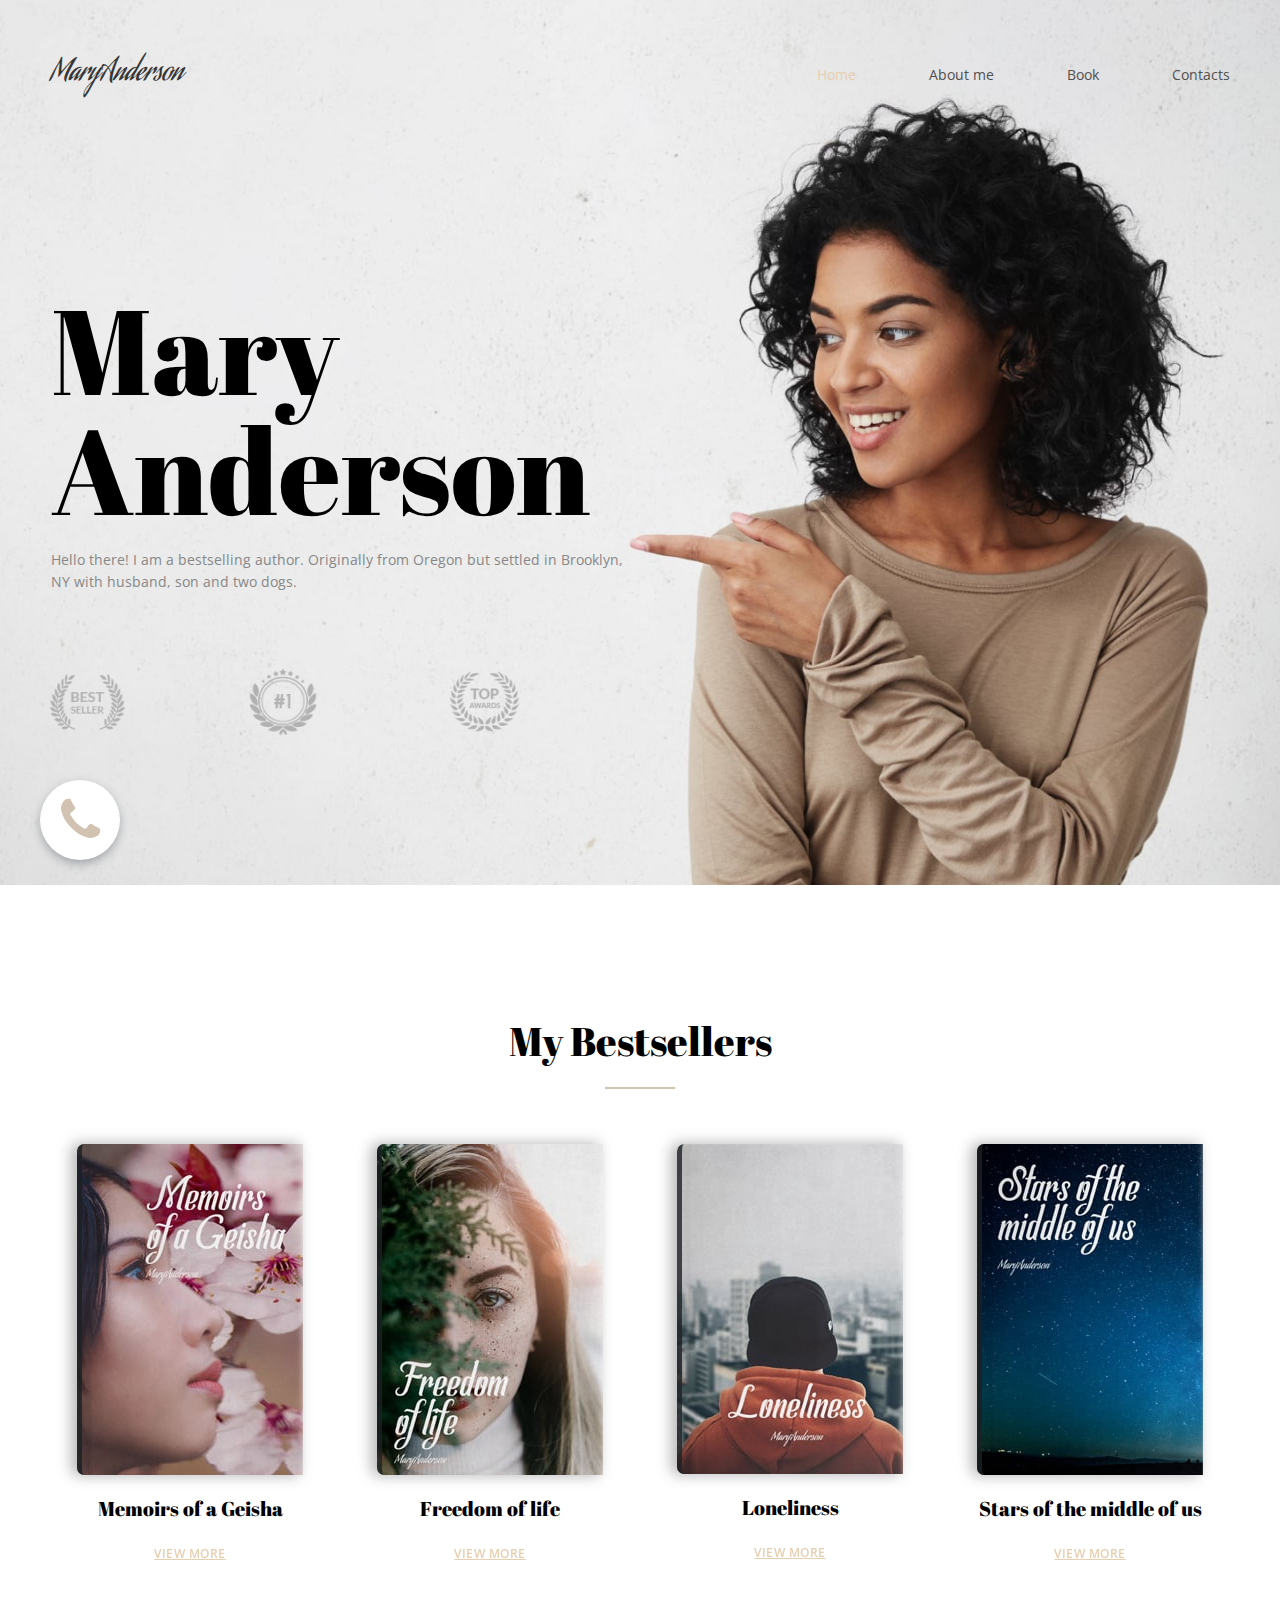
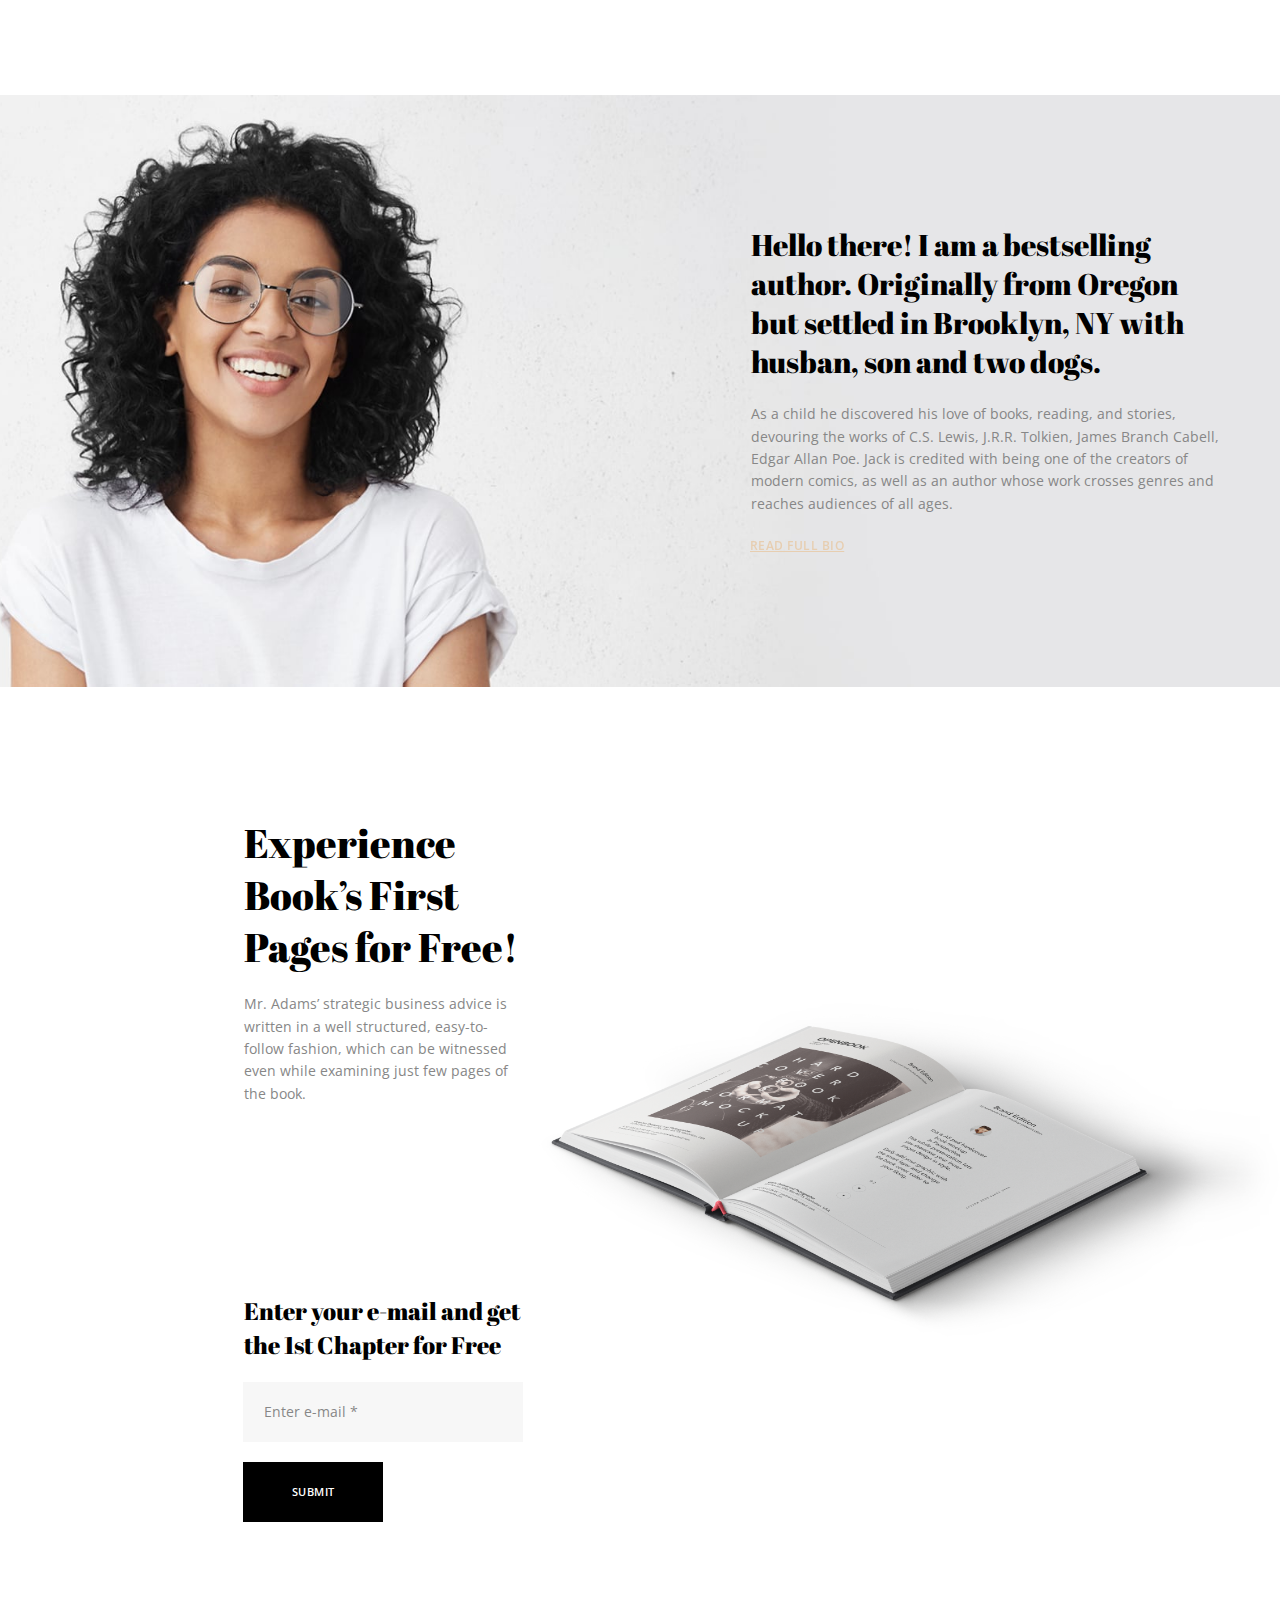
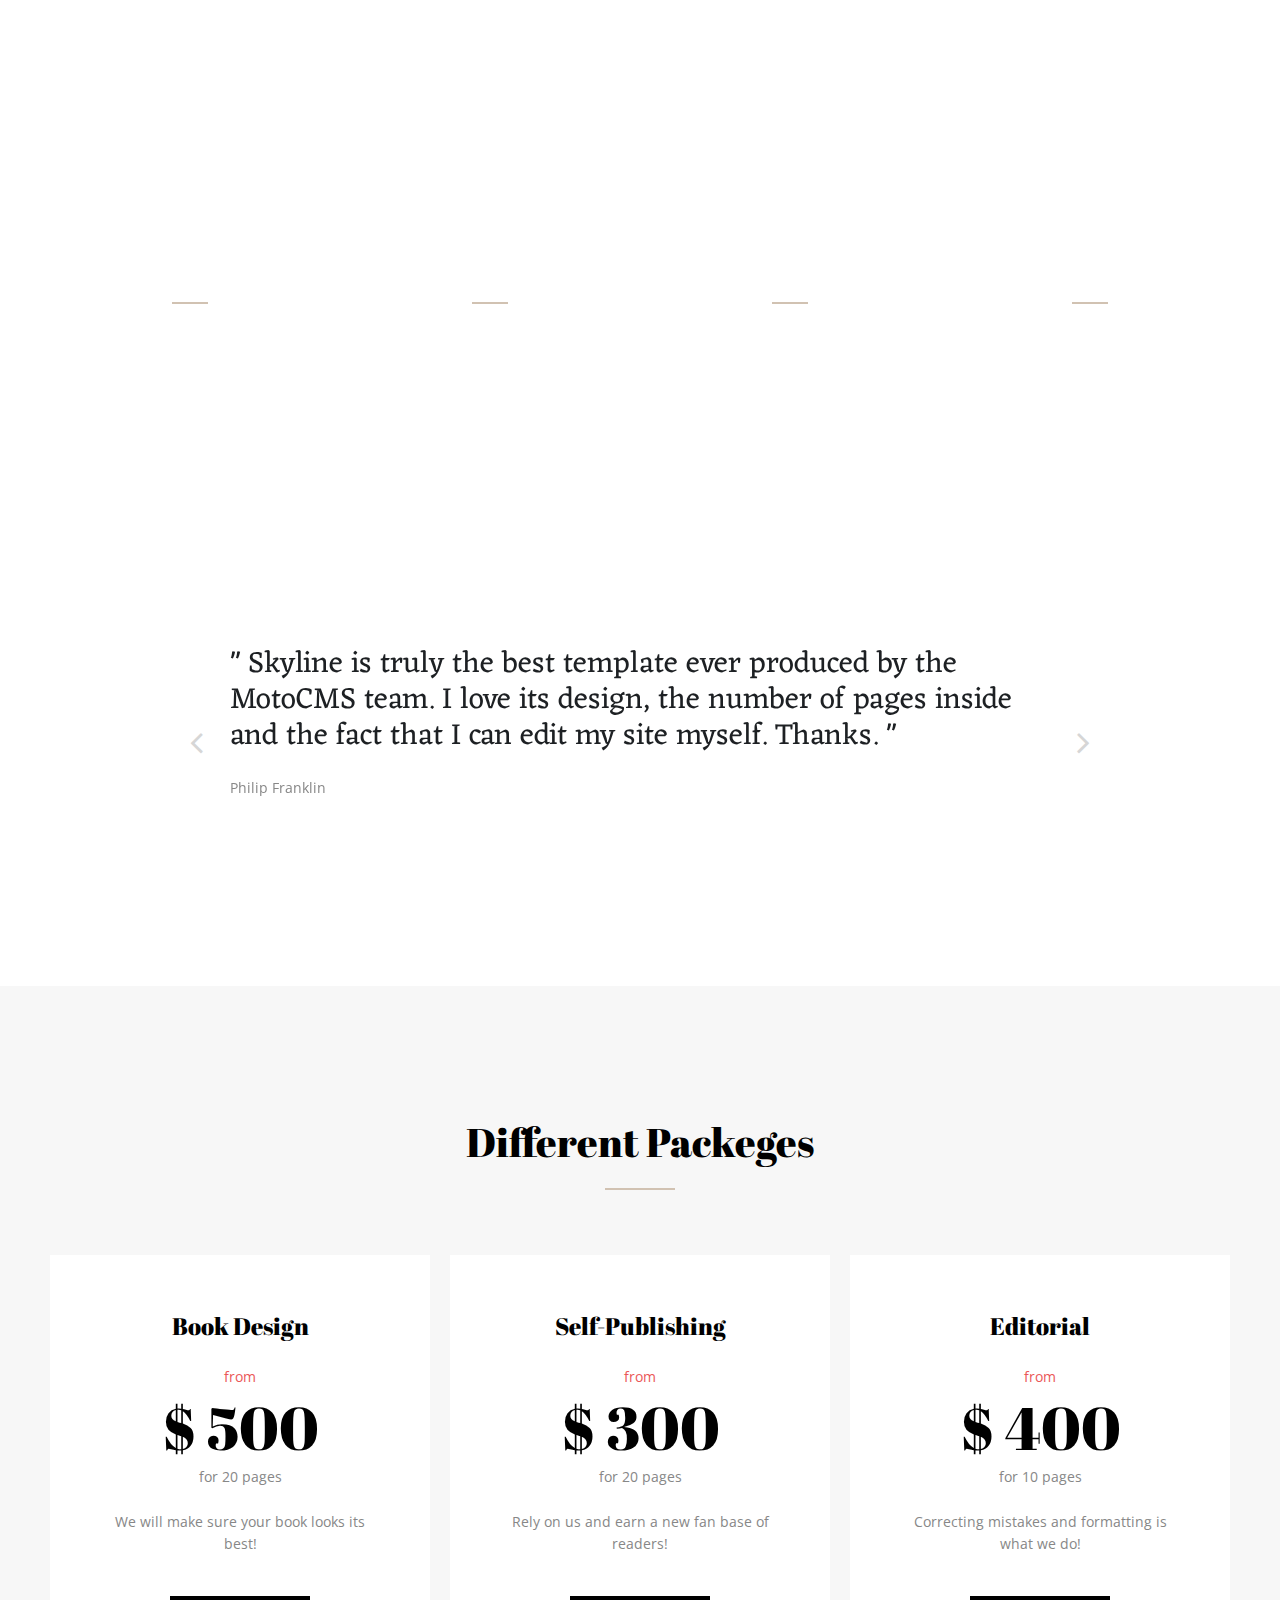
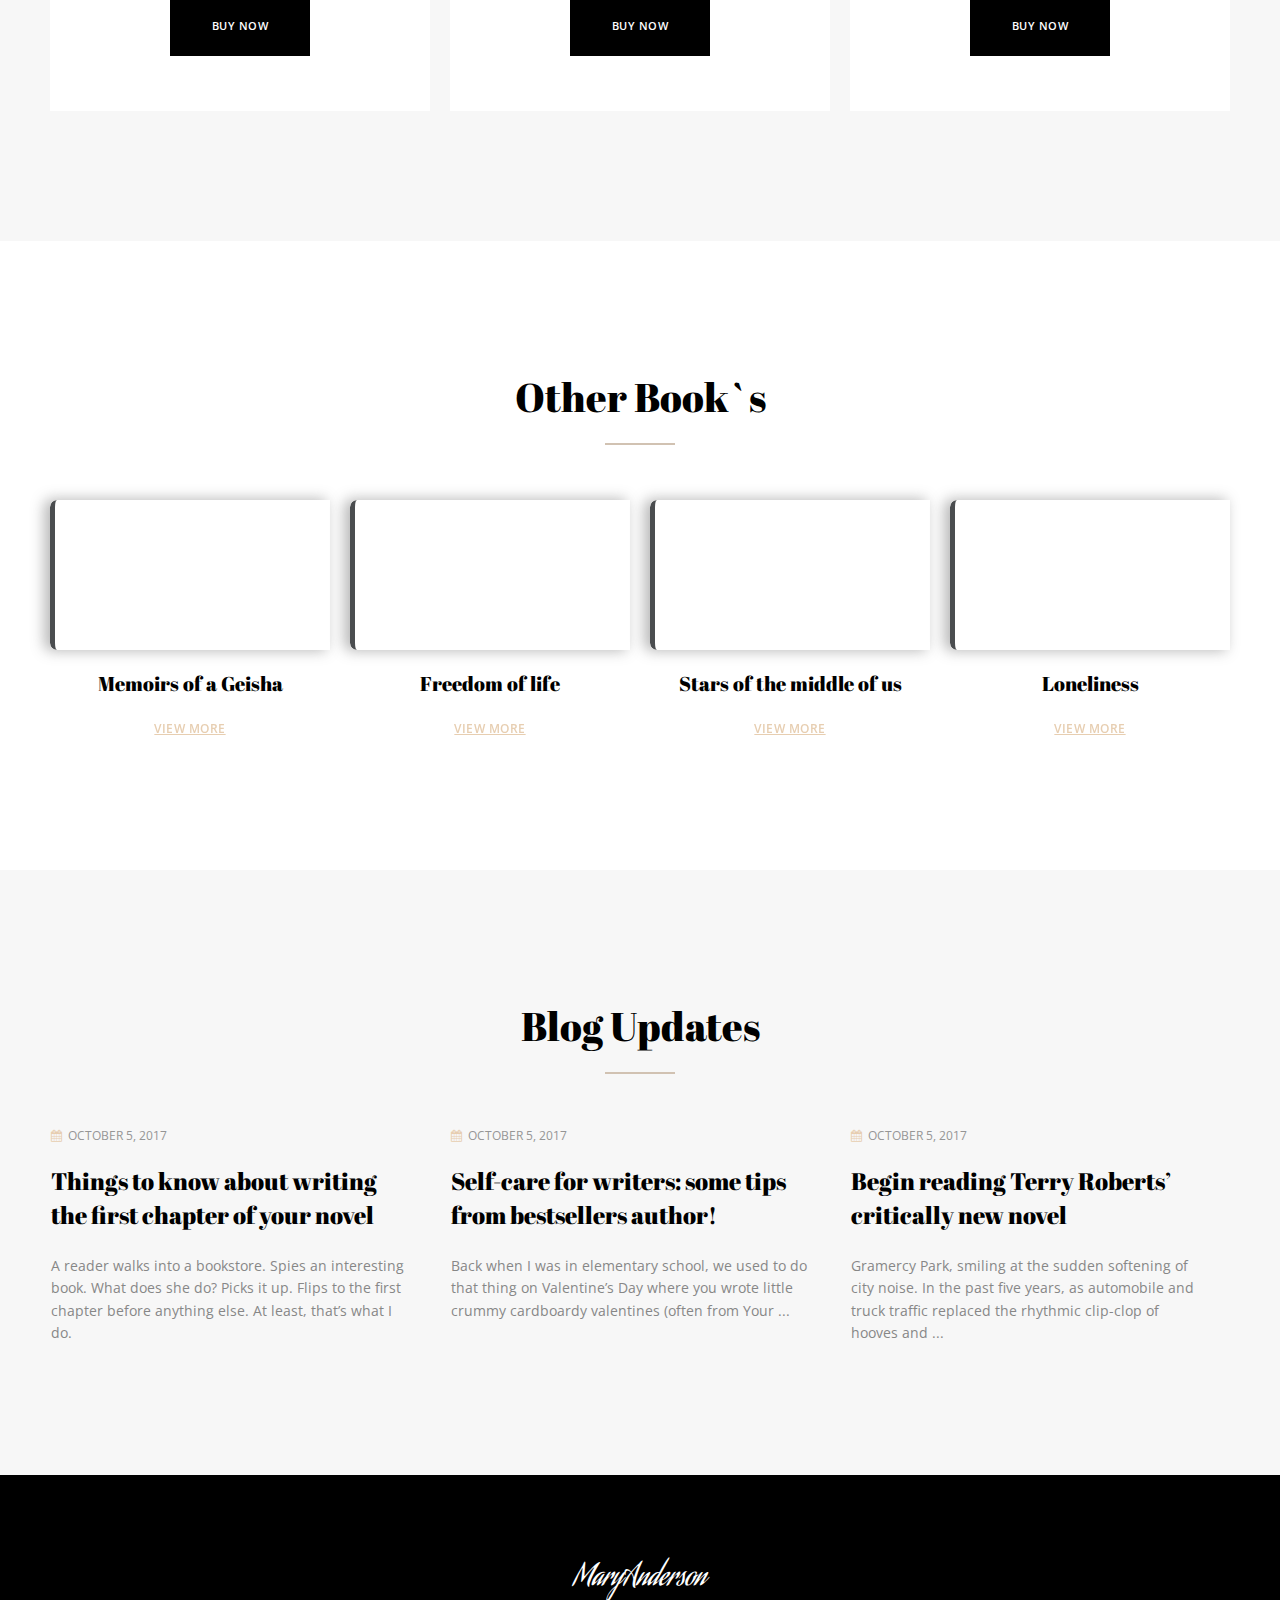
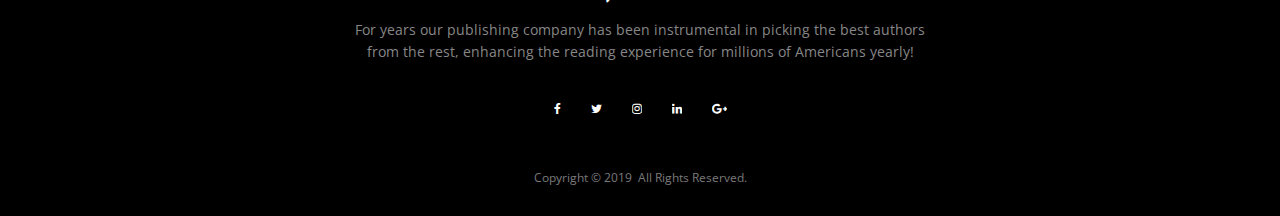
==== index.html @ b08235ab "chore: first commit" ====
<!DOCTYPE html>
<html lang="en" data-ng-app="website">

<head>
    <meta charset="utf-8">
    <title>Home</title>
    <link rel="SHORTCUT ICON" href="assets/images/favicon.ico" type="image/vnd.microsoft.icon">
    <link rel="canonical" href="https://template65305.motopreview.com/">
    <meta property="og:title" content="Home">
    <meta property="og:url" content="https://template65305.motopreview.com/">
    <meta property="og:type" content="website">
    <meta http-equiv="X-UA-Compatible" content="IE=Edge">
    <meta name="viewport" content="width=device-width, initial-scale=1.0">
    <link rel="preload" as="font" type="font/woff2" crossorigin href="assets/fonts/fontawesome-webfont.woff2?v=4.7.0">
    <link rel="stylesheet" href="assets/css/assets.min.css">
    <style>
        @import url(assets/css/css.css);
    </style>
    <link rel="stylesheet" href="assets/css/styles.css" id="moto-website-style">
</head>

<body class="moto-background moto-website_live">






    <div class="page">

        <header id="section-header" class="header moto-section" data-widget="section" data-container="section">
            <div class="moto-widget moto-widget-block moto-spacing-top-medium moto-spacing-right-auto moto-spacing-bottom-large moto-spacing-left-auto" data-widget="block" data-spacing="mala" style="background-image:url(assets/images/mt-1302-content-bg01.jpg);background-position:top;background-repeat:no-repeat;background-size:cover;"
                data-bg-image="2018/01/mt-1302-content-bg01.jpg" data-bg-position="top">

                <div class="container-fluid">
                    <div class="row">
                        <div class="moto-cell col-sm-12" data-container="container">

                            <div class="moto-widget moto-widget-row row-fixed moto-justify-content_center moto-spacing-top-auto moto-spacing-right-auto moto-spacing-bottom-auto moto-spacing-left-auto" data-grid-type="sm" data-widget="row" data-spacing="aaaa" style data-draggable-disabled
                                data-bg-position="left top">

                                <div class="container-fluid">
                                    <div class="row" data-container="container">


                                        <div class="moto-widget moto-widget-row__column moto-cell col-sm-3 moto-spacing-top-auto moto-spacing-right-auto moto-spacing-bottom-auto moto-spacing-left-auto" style data-widget="row.column" data-container="container" data-spacing="aaaa" data-bg-position="left top">

                                            <div class="moto-widget moto-widget-text moto-preset-default moto-spacing-top-auto moto-spacing-right-auto moto-spacing-bottom-auto moto-spacing-left-auto" data-widget="text" data-preset="default" data-spacing="aaaa" data-animation data-draggable-disabled>
                                                <div class="moto-widget-text-content moto-widget-text-editable">
                                                    <p class="moto-text_system_1"><a href="index.html" data-action="page" data-id="1" class="moto-link">MaryAnderson</a></p>
                                                </div>
                                            </div>
                                        </div>
                                        <div class="moto-widget moto-widget-row__column moto-cell col-sm-9 moto-spacing-top-auto moto-spacing-right-auto moto-spacing-bottom-auto moto-spacing-left-auto" style data-widget="row.column" data-container="container" data-spacing="aaaa" data-bg-position="left top">

                                            <div data-widget-id="wid_1514887620_1k9qmtarx" class="moto-widget moto-widget-menu moto-preset-default moto-align-right moto-align-center_mobile-h moto-spacing-top-auto moto-spacing-right-auto moto-spacing-bottom-auto moto-spacing-left-auto" data-preset="default"
                                                data-widget="menu">
                                                <a href="#" class="moto-widget-menu-toggle-btn"><i class="moto-widget-menu-toggle-btn-icon fa fa-bars"></i></a>
                                                <ul class="moto-widget-menu-list moto-widget-menu-list_horizontal">
                                                    <li class="moto-widget-menu-item">
                                                        <a href="index.html" data-action="page" class="moto-widget-menu-link moto-widget-menu-link-level-1 moto-widget-menu-link-active moto-link">Home</a>
                                                    </li>
                                                    <li class="moto-widget-menu-item moto-widget-menu-item-has-submenu">
                                                        <a href="about-me.html" data-action="page" class="moto-widget-menu-link moto-widget-menu-link-level-1 moto-widget-menu-link-submenu moto-link">About me<span class="fa moto-widget-menu-link-arrow"></span></a>
                                                    </li>
                                                    <li class="moto-widget-menu-item">
                                                        <a href="book.html" data-action="page" class="moto-widget-menu-link moto-widget-menu-link-level-1 moto-link">Book</a>
                                                    </li>
                                                    <li class="moto-widget-menu-item">
                                                        <a href="contacts.html" data-action="page" class="moto-widget-menu-link moto-widget-menu-link-level-1 moto-link">Contacts</a>
                                                    </li>
                                                </ul>
                                            </div>
                                        </div>



                                    </div>
                                </div>
                            </div>
                            <div data-widget-id="wid_1514894308_2rultzh0u" class="moto-widget moto-widget-spacer moto-preset-default moto-spacing-top-medium moto-spacing-right-auto moto-spacing-bottom-auto moto-spacing-left-auto moto-visible-on_desktop" data-widget="spacer" data-preset="default"
                                data-spacing="maaa" data-visible-on="desktop">
                                <div class="moto-widget-spacer-block" style="height:10px"></div>
                            </div>
                            <div class="moto-widget moto-widget-row row-fixed moto-spacing-top-large moto-spacing-right-auto moto-spacing-bottom-auto moto-spacing-left-auto" data-grid-type="xs" data-widget="row" data-spacing="laaa" style data-bg-position="left top">

                                <div class="container-fluid">
                                    <div class="row" data-container="container">


                                        <div class="moto-widget moto-widget-row__column moto-cell col-xs-6 moto-spacing-top-auto moto-spacing-right-auto moto-spacing-bottom-auto moto-spacing-left-auto" style data-widget="row.column" data-container="container" data-spacing="aaaa" data-bg-position="left top">

                                            <div class="moto-widget moto-widget-text moto-preset-default moto-spacing-top-auto moto-spacing-right-auto moto-spacing-bottom-small moto-spacing-left-auto" data-widget="text" data-preset="default" data-spacing="aasa" data-animation>
                                                <div class="moto-widget-text-content moto-widget-text-editable">
                                                    <h1 class="moto-text_system_3">Mary Anderson</h1>
                                                </div>
                                            </div>
                                            <div class="moto-widget moto-widget-text moto-preset-default moto-spacing-top-auto moto-spacing-right-auto moto-spacing-bottom-medium moto-spacing-left-auto" data-widget="text" data-preset="default" data-spacing="aama" data-animation>
                                                <div class="moto-widget-text-content moto-widget-text-editable">
                                                    <p class="moto-text_normal">Hello there! I am a bestselling author. Originally from Oregon but settled in Brooklyn, NY with husband, son and two dogs.</p>
                                                </div>
                                            </div>
                                            <div class="moto-widget moto-widget-row moto-justify-content_center moto-spacing-top-auto moto-spacing-right-auto moto-spacing-bottom-auto moto-spacing-left-auto" data-grid-type="xs" data-widget="row" data-spacing="aaaa" style data-bg-position="left top">

                                                <div class="container-fluid">
                                                    <div class="row" data-container="container">


                                                        <div class="moto-widget moto-widget-row__column moto-cell col-xs-4 moto-spacing-top-auto moto-spacing-right-auto moto-spacing-bottom-auto moto-spacing-left-auto" style data-widget="row.column" data-container="container" data-spacing="aaaa" data-bg-position="left top">

                                                            <div data-widget-id="wid_1514894178_jkrromp4s" class="moto-widget moto-widget-image moto-widget_with-deferred-content moto-preset-default moto-align-left moto-spacing-top-small moto-spacing-right-auto moto-spacing-bottom-small moto-spacing-left-auto  "
                                                                data-widget="image">
                                                                <span class="moto-widget-image-link">
                <img data-src="assets/images/mt-1302-home-icon01.png" src="data:image/svg+xml,%3Csvg xmlns=&#x27;http://www.w3.org/2000/svg&#x27; viewBox=&#x27;0 0  &#x27;%3E%3C/svg%3E" class="moto-widget-image-picture moto-widget-deferred-content lazyload" data-id="170" title alt>
            </span>
                                                            </div>
                                                        </div>
                                                        <div class="moto-widget moto-widget-row__column moto-cell col-xs-4 moto-spacing-top-auto moto-spacing-right-auto moto-spacing-bottom-auto moto-spacing-left-auto" style data-widget="row.column" data-container="container" data-spacing="aaaa" data-bg-position="left top">

                                                            <div data-widget-id="wid_1514894191_2c03gb74r" class="moto-widget moto-widget-image moto-widget_with-deferred-content moto-preset-default moto-align-left moto-spacing-top-small moto-spacing-right-auto moto-spacing-bottom-small moto-spacing-left-auto  "
                                                                data-widget="image">
                                                                <span class="moto-widget-image-link">
                <img data-src="assets/images/mt-1302-home-icon02.png" src="data:image/svg+xml,%3Csvg xmlns=&#x27;http://www.w3.org/2000/svg&#x27; viewBox=&#x27;0 0  &#x27;%3E%3C/svg%3E" class="moto-widget-image-picture moto-widget-deferred-content lazyload" data-id="172" title alt>
            </span>
                                                            </div>
                                                        </div>
                                                        <div class="moto-widget moto-widget-row__column moto-cell col-xs-4 moto-spacing-top-auto moto-spacing-right-auto moto-spacing-bottom-auto moto-spacing-left-auto" style data-widget="row.column" data-container="container" data-spacing="aaaa" data-bg-position="left top">

                                                            <div data-widget-id="wid_1514894195_hib9j2krj" class="moto-widget moto-widget-image moto-widget_with-deferred-content moto-preset-default moto-align-left moto-spacing-top-small moto-spacing-right-auto moto-spacing-bottom-small moto-spacing-left-auto  "
                                                                data-widget="image">
                                                                <span class="moto-widget-image-link">
                <img data-src="assets/images/mt-1302-home-icon03.png" src="data:image/svg+xml,%3Csvg xmlns=&#x27;http://www.w3.org/2000/svg&#x27; viewBox=&#x27;0 0  &#x27;%3E%3C/svg%3E" class="moto-widget-image-picture moto-widget-deferred-content lazyload" data-id="173" title alt>
            </span>
                                                            </div>
                                                        </div>



                                                    </div>
                                                </div>
                                            </div>
                                        </div>
                                        <div class="moto-widget moto-widget-row__column moto-cell col-xs-6 moto-spacing-top-auto moto-spacing-right-auto moto-spacing-bottom-auto moto-spacing-left-auto" style data-widget="row.column" data-container="container" data-spacing="aaaa" data-bg-position="left top">

                                        </div>



                                    </div>
                                </div>
                            </div>
                        </div>
                    </div>
                </div>
            </div>
        </header>

        <section id="section-content" class="content page-1 moto-section" data-widget="section" data-container="section">
            <div class="moto-widget moto-widget-block moto-spacing-top-large moto-spacing-right-auto moto-spacing-bottom-large moto-spacing-left-auto" data-widget="block" data-spacing="lala" style data-bg-position="left top">

                <div class="container-fluid">
                    <div class="row">
                        <div class="moto-cell col-sm-12" data-container="container">

                            <div class="moto-widget moto-widget-row row-fixed moto-spacing-top-auto moto-spacing-right-auto moto-spacing-bottom-auto moto-spacing-left-auto" data-grid-type="sm" data-widget="row" data-spacing="aaaa" style data-bg-position="left top">

                                <div class="container-fluid">
                                    <div class="row" data-container="container">


                                        <div class="moto-widget moto-widget-row__column moto-cell col-sm-12 moto-spacing-top-auto moto-spacing-right-auto moto-spacing-bottom-auto moto-spacing-left-auto" style data-widget="row.column" data-container="container" data-spacing="aaaa" data-bg-position="left top">

                                            <div class="moto-widget moto-widget-text moto-preset-default moto-spacing-top-auto moto-spacing-right-auto moto-spacing-bottom-auto moto-spacing-left-auto" data-widget="text" data-preset="default" data-spacing="aaaa" data-animation>
                                                <div class="moto-widget-text-content moto-widget-text-editable">
                                                    <h2 class="moto-text_system_8" style="text-align: center;">My Bestsellers</h2>
                                                </div>
                                            </div>
                                            <div data-widget-id="wid_1514890378_5pl8dmbt2" class="moto-widget moto-widget-divider moto-preset-default moto-align-center moto-spacing-top-small moto-spacing-right-auto moto-spacing-bottom-zero moto-spacing-left-auto  " data-widget="divider_horizontal"
                                                data-preset="default">
                                                <hr class="moto-widget-divider-line" style="max-width:100%;width:6%;">
                                            </div>
                                            <div class="moto-widget moto-widget-row moto-spacing-top-auto moto-spacing-right-auto moto-spacing-bottom-auto moto-spacing-left-auto" data-grid-type="sm" data-widget="row" data-spacing="aaaa" style data-bg-position="left top">

                                                <div class="container-fluid">
                                                    <div class="row" data-container="container">


                                                        <div class="moto-widget moto-widget-row__column moto-cell col-sm-3 moto-spacing-top-auto moto-spacing-right-auto moto-spacing-bottom-auto moto-spacing-left-auto" style data-widget="row.column" data-container="container" data-spacing="aaaa" data-bg-position="left top">

                                                            <div data-widget-id="wid_1514886761_5rmrgktd1" class="moto-widget moto-widget-image moto-widget_with-deferred-content moto-preset-3 moto-align-center moto-spacing-top-medium moto-spacing-right-auto moto-spacing-bottom-small moto-spacing-left-auto  " data-widget="image">
                                                                <span class="moto-widget-image-link">
                <img data-src="assets/images/mt-1302-home-img01.jpg" src="data:image/svg+xml,%3Csvg xmlns=&#x27;http://www.w3.org/2000/svg&#x27; viewBox=&#x27;0 0  &#x27;%3E%3C/svg%3E" class="moto-widget-image-picture moto-widget-deferred-content lazyload" data-id="174" title alt>
            </span>
                                                            </div>
                                                            <div class="moto-widget moto-widget-text moto-preset-default moto-spacing-top-auto moto-spacing-right-auto moto-spacing-bottom-small moto-spacing-left-auto" data-widget="text" data-preset="default" data-spacing="aasa" data-animation>
                                                                <div class="moto-widget-text-content moto-widget-text-editable">
                                                                    <h3 class="moto-text_system_9" style="text-align: center;"><a target="_self" data-action="url" class="moto-link" href="#">Memoirs of a Geisha</a></h3>
                                                                </div>
                                                            </div>
                                                            <div data-widget-id="wid_1514890466_bv6mpfcj9" class="moto-widget moto-widget-button moto-preset-5 moto-preset-provider-default moto-align-center moto-spacing-top-auto moto-spacing-right-auto moto-spacing-bottom-auto moto-spacing-left-auto  " data-widget="button">
                                                                <a href="/more/" data-action="page" class="moto-widget-button-link moto-size-medium moto-link"><span class="fa moto-widget-theme-icon"></span> <span class="moto-widget-button-label">VIEW MORE</span></a>
                                                            </div>
                                                        </div>
                                                        <div class="moto-widget moto-widget-row__column moto-cell col-sm-3 moto-spacing-top-auto moto-spacing-right-auto moto-spacing-bottom-auto moto-spacing-left-auto" style data-widget="row.column" data-container="container" data-spacing="aaaa" data-bg-position="left top">


                                                            <div data-widget-id="wid_1514890682_chz9a1miq" class="moto-widget moto-widget-image moto-widget_with-deferred-content moto-preset-3 moto-align-center moto-spacing-top-medium moto-spacing-right-auto moto-spacing-bottom-small moto-spacing-left-auto  " data-widget="image">
                                                                <span class="moto-widget-image-link">
                <img data-src="assets/images/mt-1302-home-img02.jpg" src="data:image/svg+xml,%3Csvg xmlns=&#x27;http://www.w3.org/2000/svg&#x27; viewBox=&#x27;0 0  &#x27;%3E%3C/svg%3E" class="moto-widget-image-picture moto-widget-deferred-content lazyload" data-id="175" title alt>
            </span>
                                                            </div>



                                                            <div class="moto-widget moto-widget-text moto-preset-default moto-spacing-top-auto moto-spacing-right-auto moto-spacing-bottom-small moto-spacing-left-auto" data-widget="text" data-preset="default" data-spacing="aasa" data-animation>
                                                                <div class="moto-widget-text-content moto-widget-text-editable">
                                                                    <h3 class="moto-text_system_9" style="text-align: center;"><a target="_self" data-action="url" class="moto-link" href="#">Freedom of life</a></h3>
                                                                </div>
                                                            </div>



                                                            <div data-widget-id="wid_1514890682_aopxlvz3a" class="moto-widget moto-widget-button moto-preset-5 moto-preset-provider-default moto-align-center moto-spacing-top-auto moto-spacing-right-auto moto-spacing-bottom-auto moto-spacing-left-auto  " data-widget="button">
                                                                <a href="/more/" data-action="page" class="moto-widget-button-link moto-size-medium moto-link"><span class="fa moto-widget-theme-icon"></span> <span class="moto-widget-button-label">VIEW MORE</span></a>
                                                            </div>


                                                        </div>
                                                        <div class="moto-widget moto-widget-row__column moto-cell col-sm-3 moto-spacing-top-auto moto-spacing-right-auto moto-spacing-bottom-auto moto-spacing-left-auto" style data-widget="row.column" data-container="container" data-spacing="aaaa" data-bg-position="left top">


                                                            <div data-widget-id="wid_1514890682_x271bhb07" class="moto-widget moto-widget-image moto-widget_with-deferred-content moto-preset-3 moto-align-center moto-spacing-top-medium moto-spacing-right-auto moto-spacing-bottom-small moto-spacing-left-auto  " data-widget="image">
                                                                <span class="moto-widget-image-link">
                <img data-src="assets/images/mt-1302-home-img04.jpg" src="data:image/svg+xml,%3Csvg xmlns=&#x27;http://www.w3.org/2000/svg&#x27; viewBox=&#x27;0 0  &#x27;%3E%3C/svg%3E" class="moto-widget-image-picture moto-widget-deferred-content lazyload" data-id="176" title alt>
            </span>
                                                            </div>



                                                            <div class="moto-widget moto-widget-text moto-preset-default moto-spacing-top-auto moto-spacing-right-auto moto-spacing-bottom-small moto-spacing-left-auto" data-widget="text" data-preset="default" data-spacing="aasa" data-animation>
                                                                <div class="moto-widget-text-content moto-widget-text-editable">
                                                                    <h3 class="moto-text_system_9" style="text-align: center;"><a target="_self" data-action="url" class="moto-link" href="#">Loneliness</a></h3>
                                                                </div>
                                                            </div>



                                                            <div data-widget-id="wid_1514890682_vuo8gjgym" class="moto-widget moto-widget-button moto-preset-5 moto-preset-provider-default moto-align-center moto-spacing-top-auto moto-spacing-right-auto moto-spacing-bottom-auto moto-spacing-left-auto  " data-widget="button">
                                                                <a href="/more/" data-action="page" class="moto-widget-button-link moto-size-medium moto-link"><span class="fa moto-widget-theme-icon"></span> <span class="moto-widget-button-label">VIEW MORE</span></a>
                                                            </div>


                                                        </div>



                                                        <div class="moto-widget moto-widget-row__column moto-cell col-sm-3 moto-spacing-top-auto moto-spacing-right-auto moto-spacing-bottom-auto moto-spacing-left-auto" style data-widget="row.column" data-container="container" data-spacing="aaaa" data-bg-position="left top">


                                                            <div data-widget-id="wid_1514890686_6smrvwv4f" class="moto-widget moto-widget-image moto-widget_with-deferred-content moto-preset-3 moto-align-center moto-spacing-top-medium moto-spacing-right-auto moto-spacing-bottom-small moto-spacing-left-auto  " data-widget="image">
                                                                <span class="moto-widget-image-link">
                <img data-src="assets/images/mt-1302-home-img03.jpg" src="data:image/svg+xml,%3Csvg xmlns=&#x27;http://www.w3.org/2000/svg&#x27; viewBox=&#x27;0 0  &#x27;%3E%3C/svg%3E" class="moto-widget-image-picture moto-widget-deferred-content lazyload" data-id="177" title alt>
            </span>
                                                            </div>



                                                            <div class="moto-widget moto-widget-text moto-preset-default moto-spacing-top-auto moto-spacing-right-auto moto-spacing-bottom-small moto-spacing-left-auto" data-widget="text" data-preset="default" data-spacing="aasa" data-animation>
                                                                <div class="moto-widget-text-content moto-widget-text-editable">
                                                                    <h3 class="moto-text_system_9" style="text-align: center;"><a target="_self" data-action="url" class="moto-link" href="#">Stars of the middle of us</a></h3>
                                                                </div>
                                                            </div>



                                                            <div data-widget-id="wid_1514890686_izjd4cp6x" class="moto-widget moto-widget-button moto-preset-5 moto-preset-provider-default moto-align-center moto-spacing-top-auto moto-spacing-right-auto moto-spacing-bottom-auto moto-spacing-left-auto  " data-widget="button">
                                                                <a href="/more/" data-action="page" class="moto-widget-button-link moto-size-medium moto-link"><span class="fa moto-widget-theme-icon"></span> <span class="moto-widget-button-label">VIEW MORE</span></a>
                                                            </div>


                                                        </div>
                                                    </div>
                                                </div>
                                            </div>
                                        </div>



                                    </div>
                                </div>
                            </div>
                        </div>
                    </div>
                </div>
            </div>
            <div class="moto-widget moto-widget-block moto-spacing-top-large moto-spacing-right-auto moto-spacing-bottom-large moto-spacing-left-auto" data-widget="block" data-spacing="lala" style="background-image:url(assets/images/mt-1302-content-bg02.jpg);background-position:right;background-repeat:no-repeat;background-size:cover;"
                data-bg-image="2018/01/mt-1302-content-bg02.jpg" data-bg-position="right">

                <div class="container-fluid">
                    <div class="row">
                        <div class="moto-cell col-sm-12" data-container="container">

                            <div class="moto-widget moto-widget-row row-fixed moto-spacing-top-auto moto-spacing-right-auto moto-spacing-bottom-auto moto-spacing-left-auto" data-grid-type="sm" data-widget="row" data-spacing="aaaa" style data-bg-position="left top">

                                <div class="container-fluid">
                                    <div class="row" data-container="container">


                                        <div class="moto-widget moto-widget-row__column moto-cell col-sm-7 moto-spacing-top-auto moto-spacing-right-auto moto-spacing-bottom-auto moto-spacing-left-auto" style data-widget="row.column" data-container="container" data-spacing="aaaa" data-bg-position="left top">

                                        </div>
                                        <div class="moto-widget moto-widget-row__column moto-cell col-sm-5 moto-spacing-top-auto moto-spacing-right-auto moto-spacing-bottom-auto moto-spacing-left-auto" style data-widget="row.column" data-container="container" data-spacing="aaaa" data-bg-position="left top">

                                            <div class="moto-widget moto-widget-text moto-preset-default moto-spacing-top-auto moto-spacing-right-auto moto-spacing-bottom-small moto-spacing-left-auto" data-widget="text" data-preset="default" data-spacing="aasa" data-animation>
                                                <div class="moto-widget-text-content moto-widget-text-editable">
                                                    <h2 class="moto-text_system_7">Hello there! I am a bestselling author. Originally from Oregon but settled in Brooklyn, NY with husban, son and two dogs.</h2>
                                                    <p class="moto-text_normal">&nbsp;</p>
                                                    <p class="moto-text_normal">As a child he discovered his love of books, reading, and stories, devouring the works of C.S. Lewis, J.R.R. Tolkien, James Branch Cabell, Edgar Allan Poe. Jack is credited with being one of the creators
                                                        of modern comics, as well as an author whose work crosses genres and reaches audiences of all ages.</p>
                                                </div>
                                            </div>
                                            <div data-widget-id="wid_1514894738_u54rqbf54" class="moto-widget moto-widget-button moto-preset-5 moto-preset-provider-default moto-align-left moto-spacing-top-auto moto-spacing-right-auto moto-spacing-bottom-auto moto-spacing-left-auto  " data-widget="button">
                                                <a href="about-me.html" data-action="page" class="moto-widget-button-link moto-size-medium moto-link"><span class="fa moto-widget-theme-icon"></span> <span class="moto-widget-button-label">READ FULL BIO</span></a>
                                            </div>
                                        </div>



                                    </div>
                                </div>
                            </div>
                        </div>
                    </div>
                </div>
            </div>
            <div class="moto-widget moto-widget-block moto-spacing-top-large moto-spacing-right-auto moto-spacing-bottom-large moto-spacing-left-auto" data-widget="block" data-spacing="lala" style data-bg-position="left top">

                <div class="container-fluid">
                    <div class="row">
                        <div class="moto-cell col-sm-12" data-container="container">

                            <div class="moto-widget moto-widget-row moto-spacing-top-auto moto-spacing-right-auto moto-spacing-bottom-auto moto-spacing-left-auto" data-grid-type="sm" data-widget="row" data-spacing="aaaa" style data-bg-position="left top">

                                <div class="container-fluid">
                                    <div class="row" data-container="container">


                                        <div class="moto-widget moto-widget-row__column moto-cell col-sm-2 moto-spacing-top-auto moto-spacing-right-auto moto-spacing-bottom-auto moto-spacing-left-auto" style data-widget="row.column" data-container="container" data-spacing="aaaa" data-bg-position="left top">

                                        </div>
                                        <div class="moto-widget moto-widget-row__column moto-cell col-sm-3 moto-spacing-top-auto moto-spacing-right-auto moto-spacing-bottom-auto moto-spacing-left-auto" style data-widget="row.column" data-container="container" data-spacing="aaaa" data-bg-position="left top">

                                            <div class="moto-widget moto-widget-text moto-preset-default moto-spacing-top-auto moto-spacing-right-auto moto-spacing-bottom-small moto-spacing-left-small" data-widget="text" data-preset="default" data-spacing="aass" data-animation>
                                                <div class="moto-widget-text-content moto-widget-text-editable">
                                                    <h2 class="moto-text_system_8">Experience Book’s First Pages for Free!</h2>
                                                </div>
                                            </div>
                                            <div class="moto-widget moto-widget-text moto-preset-default moto-spacing-top-auto moto-spacing-right-auto moto-spacing-bottom-auto moto-spacing-left-small" data-widget="text" data-preset="default" data-spacing="aaas" data-animation>
                                                <div class="moto-widget-text-content moto-widget-text-editable">
                                                    <p class="moto-text_normal">Mr. Adams’ strategic business advice is written in a well structured, easy-to-follow fashion, which can be witnessed even while examining just few pages of the book.</p>
                                                </div>
                                            </div>
                                            <div class="moto-widget moto-widget-row moto-justify-content_center moto-spacing-top-small moto-spacing-right-auto moto-spacing-bottom-small moto-spacing-left-auto" data-grid-type="xs" data-widget="row" data-spacing="sasa" style data-bg-position="left top">

                                                <div class="container-fluid">
                                                    <div class="row" data-container="container">


                                                        <div class="moto-widget moto-widget-row__column moto-cell col-xs-4 moto-spacing-top-auto moto-spacing-right-auto moto-spacing-bottom-auto moto-spacing-left-auto" style data-widget="row.column" data-container="container" data-spacing="aaaa" data-bg-position="left top">

                                                            <div data-widget-id="wid_1514894953_23d4f9g8e" class="moto-widget moto-widget-image moto-widget_with-deferred-content moto-preset-default  moto-spacing-top-auto moto-spacing-right-auto moto-spacing-bottom-auto moto-spacing-left-small  " data-widget="image">
                                                                <span class="moto-widget-image-link">
                <img data-src="assets/images/mt-1302-home-icon01.png" src="data:image/svg+xml,%3Csvg xmlns=&#x27;http://www.w3.org/2000/svg&#x27; viewBox=&#x27;0 0  &#x27;%3E%3C/svg%3E" class="moto-widget-image-picture moto-widget-deferred-content lazyload" data-id="170" title alt>
            </span>
                                                            </div>
                                                        </div>
                                                        <div class="moto-widget moto-widget-row__column moto-cell col-xs-4 moto-spacing-top-auto moto-spacing-right-auto moto-spacing-bottom-auto moto-spacing-left-auto" style data-widget="row.column" data-container="container" data-spacing="aaaa" data-bg-position="left top">

                                                            <div data-widget-id="wid_1514894961_842oximx3" class="moto-widget moto-widget-image moto-widget_with-deferred-content moto-preset-default  moto-spacing-top-auto moto-spacing-right-auto moto-spacing-bottom-auto moto-spacing-left-small  " data-widget="image">
                                                                <span class="moto-widget-image-link">
                <img data-src="assets/images/mt-1302-home-icon02.png" src="data:image/svg+xml,%3Csvg xmlns=&#x27;http://www.w3.org/2000/svg&#x27; viewBox=&#x27;0 0  &#x27;%3E%3C/svg%3E" class="moto-widget-image-picture moto-widget-deferred-content lazyload" data-id="172" title alt>
            </span>
                                                            </div>
                                                        </div>
                                                        <div class="moto-widget moto-widget-row__column moto-cell col-xs-4 moto-spacing-top-auto moto-spacing-right-auto moto-spacing-bottom-auto moto-spacing-left-auto" style data-widget="row.column" data-container="container" data-spacing="aaaa" data-bg-position="left top">

                                                            <div data-widget-id="wid_1514894966_k92b6vj4l" class="moto-widget moto-widget-image moto-widget_with-deferred-content moto-preset-default  moto-spacing-top-auto moto-spacing-right-auto moto-spacing-bottom-auto moto-spacing-left-small  " data-widget="image">
                                                                <span class="moto-widget-image-link">
                <img data-src="assets/images/mt-1302-home-icon03.png" src="data:image/svg+xml,%3Csvg xmlns=&#x27;http://www.w3.org/2000/svg&#x27; viewBox=&#x27;0 0  &#x27;%3E%3C/svg%3E" class="moto-widget-image-picture moto-widget-deferred-content lazyload" data-id="173" title alt>
            </span>
                                                            </div>
                                                        </div>



                                                    </div>
                                                </div>
                                            </div>
                                            <div class="moto-widget moto-widget-text moto-preset-default moto-spacing-top-auto moto-spacing-right-auto moto-spacing-bottom-small moto-spacing-left-small" data-widget="text" data-preset="default" data-spacing="aass" data-animation>
                                                <div class="moto-widget-text-content moto-widget-text-editable">
                                                    <p class="moto-text_system_12">Enter your e-mail and get the 1st Chapter for Free</p>
                                                </div>
                                            </div>
                                            <div id="wid_1514895124_vslf3h2gx" class="moto-widget moto-widget-mail_chimp moto-widget-contact_form moto-preset-default moto-spacing-top-auto moto-spacing-right-auto moto-spacing-bottom-auto moto-spacing-left-small  " data-widget="mail_chimp" data-preset="default">
                                                <div ng-controller="widget.MailChimp.Controller" ng-init="listId = '';actionAfterSubmission={&quot;action&quot;:&quot;none&quot;,&quot;url&quot;:&quot;&quot;,&quot;target&quot;:&quot;_self&quot;,&quot;id&quot;:&quot;&quot;};resetAfterSubmission=false;">


                                                    <form id="wid_1514895124_vslf3h2gx__form" class="moto-widget-contact_form-form" role="form" name="subscribeForm" ng-submit="submit()" novalidate>
                                                        <div ng-show="sending" class="contact-form-loading"></div>
                                                        <div class="moto-widget-contact_form-group">
                                                            <label for="field_email_wid_1514895124_vslf3h2gx" class="moto-widget-contact_form-label">Enter e-mail</label>
                                                            <input type="text" class="moto-widget-contact_form-field moto-widget-contact_form-input" placeholder="Enter e-mail *" ng-blur="validate('email')" required ng-model-options="{ updateOn: 'blur' }" name="email" id="field_email_wid_1514895124_vslf3h2gx" ng-model="message.email">
                                                            <span class="moto-widget-contact_form-field-error ng-cloak" ng-cloak ng-show="subscribeForm.email.$invalid && !subscribeForm.email.$pristine && !subscribeForm.email.emailInvalid">Field is required</span>
                                                            <span class="moto-widget-contact_form-field-error ng-cloak" ng-cloak ng-show="subscribeForm.email.emailInvalid && !subscribeForm.email.$pristine">Incorrect email</span>
                                                        </div>

                                                        <input type="hidden" name="status" value="subscribed">
                                                        <div class="moto-widget-contact_form-success ng-cloak" ng-cloak ng-show="showSuccessMessage">
                                                            You have successfully subscribed to the newsletter
                                                        </div>
                                                        <div class="moto-widget-contact_form-danger ng-cloak" ng-cloak ng-show="emailError && !isSubscribed">
                                                            You were not subscribed. Please try again
                                                        </div>
                                                        <div class="moto-widget-contact_form-danger ng-cloak" ng-cloak ng-show="emailError && isSubscribed">
                                                            You are already subscribed to this newsletter
                                                        </div>

                                                        <div class="moto-widget-contact_form-buttons">
                                                            <div class="moto-widget moto-widget-button moto-preset-default moto-preset-provider-default moto-align-left" data-preset="default" data-align="left">
                                                                <button type="submit" class="moto-widget-button-link moto-size-small" data-size="small"><span class="fa moto-widget-theme-icon"></span><span class="moto-widget-button-label">SUBMIT</span></button>
                                                            </div>
                                                        </div>
                                                    </form>
                                                </div>
                                            </div>
                                        </div>
                                        <div class="moto-widget moto-widget-row__column moto-cell col-sm-7 moto-spacing-top-auto moto-spacing-right-auto moto-spacing-bottom-auto moto-spacing-left-auto" style="background-image:url(assets/images/mt-1302-content-bg03.png);background-position:center;background-repeat:no-repeat;background-size:contain;"
                                            data-widget="row.column" data-container="container" data-spacing="aaaa" data-bg-image="2018/01/mt-1302-content-bg03.png" data-bg-position="center">

                                            <div data-widget-id="wid_1514895204_rozc5jlgf" class="moto-widget moto-widget-spacer moto-preset-default moto-spacing-top-auto moto-spacing-right-auto moto-spacing-bottom-auto moto-spacing-left-auto " data-widget="spacer" data-preset="default" data-spacing="aaaa"
                                                data-visible-on="mobile-v">
                                                <div class="moto-widget-spacer-block" style="height:300px"></div>
                                            </div>
                                        </div>



                                    </div>
                                </div>
                            </div>
                        </div>
                    </div>
                </div>
            </div>
            <div class="moto-widget moto-widget-block moto-background-fixed moto-spacing-top-large moto-spacing-right-auto moto-spacing-bottom-large moto-spacing-left-auto" data-widget="block" data-spacing="lala" style="background-image:url(assets/images/mt-1302-content-bg04.jpg);background-position:left top;background-repeat:no-repeat;background-size:cover;"
                data-bg-image="2018/01/mt-1302-content-bg04.jpg" data-bg-position="left top">

                <div class="container-fluid">
                    <div class="row">
                        <div class="moto-cell col-sm-12" data-container="container">

                            <div class="moto-widget moto-widget-row row-fixed moto-spacing-top-auto moto-spacing-right-auto moto-spacing-bottom-auto moto-spacing-left-auto" data-grid-type="sm" data-widget="row" data-spacing="aaaa" style data-bg-position="left top">

                                <div class="container-fluid">
                                    <div class="row" data-container="container">


                                        <div class="moto-widget moto-widget-row__column moto-cell col-sm-3 moto-spacing-top-auto moto-spacing-right-auto moto-spacing-bottom-auto moto-spacing-left-auto" style data-widget="row.column" data-container="container" data-spacing="aaaa" data-bg-position="left top">

                                            <div class="moto-widget moto-widget-text moto-preset-default moto-spacing-top-small moto-spacing-right-auto moto-spacing-bottom-auto moto-spacing-left-auto" data-widget="text" data-preset="default" data-spacing="saaa" data-animation>
                                                <div class="moto-widget-text-content moto-widget-text-editable">
                                                    <p class="moto-text_system_5" style="text-align: center;"><span class="moto-color5_5">736</span></p>
                                                </div>
                                            </div>
                                            <div data-widget-id="wid_1514895447_stwmb4l5l" class="moto-widget moto-widget-divider moto-preset-default moto-align-center moto-spacing-top-small moto-spacing-right-auto moto-spacing-bottom-small moto-spacing-left-auto  " data-widget="divider_horizontal"
                                                data-preset="default">
                                                <hr class="moto-widget-divider-line" style="max-width:100%;width:13%;">
                                            </div>
                                            <div class="moto-widget moto-widget-text moto-preset-default moto-spacing-top-auto moto-spacing-right-auto moto-spacing-bottom-small moto-spacing-left-auto" data-widget="text" data-preset="default" data-spacing="aasa" data-animation>
                                                <div class="moto-widget-text-content moto-widget-text-editable">
                                                    <p class="moto-text_normal" style="text-align: center;"><span class="moto-color5_5">Total Pages</span></p>
                                                </div>
                                            </div>
                                        </div>
                                        <div class="moto-widget moto-widget-row__column moto-cell col-sm-3 moto-spacing-top-auto moto-spacing-right-auto moto-spacing-bottom-auto moto-spacing-left-auto" style data-widget="row.column" data-container="container" data-spacing="aaaa" data-bg-position="left top">


                                            <div class="moto-widget moto-widget-text moto-preset-default moto-spacing-top-small moto-spacing-right-auto moto-spacing-bottom-auto moto-spacing-left-auto" data-widget="text" data-preset="default" data-spacing="saaa" data-animation>
                                                <div class="moto-widget-text-content moto-widget-text-editable">
                                                    <p class="moto-text_system_5" style="text-align: center;"><span class="moto-color5_5"></span><span class="moto-color5_5">1,5m</span><span class="moto-color5_5"></span></p>
                                                </div>
                                            </div>



                                            <div data-widget-id="wid_1514899151_d1ktp73ad" class="moto-widget moto-widget-divider moto-preset-default moto-align-center moto-spacing-top-small moto-spacing-right-auto moto-spacing-bottom-small moto-spacing-left-auto  " data-widget="divider_horizontal"
                                                data-preset="default">
                                                <hr class="moto-widget-divider-line" style="max-width:100%;width:13%;">
                                            </div>



                                            <div class="moto-widget moto-widget-text moto-preset-default moto-spacing-top-auto moto-spacing-right-auto moto-spacing-bottom-small moto-spacing-left-auto" data-widget="text" data-preset="default" data-spacing="aasa" data-animation>
                                                <div class="moto-widget-text-content moto-widget-text-editable">
                                                    <p class="moto-text_normal" style="text-align: center;"><span class="moto-color5_5"></span><span class="moto-color5_5">Active Readers</span><span class="moto-color5_5"></span></p>
                                                </div>
                                            </div>


                                        </div>
                                        <div class="moto-widget moto-widget-row__column moto-cell col-sm-3 moto-spacing-top-auto moto-spacing-right-auto moto-spacing-bottom-auto moto-spacing-left-auto" style data-widget="row.column" data-container="container" data-spacing="aaaa" data-bg-position="left top">


                                            <div class="moto-widget moto-widget-text moto-preset-default moto-spacing-top-small moto-spacing-right-auto moto-spacing-bottom-auto moto-spacing-left-auto" data-widget="text" data-preset="default" data-spacing="saaa" data-animation>
                                                <div class="moto-widget-text-content moto-widget-text-editable">
                                                    <p class="moto-text_system_5" style="text-align: center;"><span class="moto-color5_5"></span><span class="moto-color5_5">41k</span><span class="moto-color5_5"></span></p>
                                                </div>
                                            </div>



                                            <div data-widget-id="wid_1514899154_ebpr1f706" class="moto-widget moto-widget-divider moto-preset-default moto-align-center moto-spacing-top-small moto-spacing-right-auto moto-spacing-bottom-small moto-spacing-left-auto  " data-widget="divider_horizontal"
                                                data-preset="default">
                                                <hr class="moto-widget-divider-line" style="max-width:100%;width:13%;">
                                            </div>



                                            <div class="moto-widget moto-widget-text moto-preset-default moto-spacing-top-auto moto-spacing-right-auto moto-spacing-bottom-small moto-spacing-left-auto" data-widget="text" data-preset="default" data-spacing="aasa" data-animation>
                                                <div class="moto-widget-text-content moto-widget-text-editable">
                                                    <p class="moto-text_normal" style="text-align: center;"><span class="moto-color5_5"></span><span class="moto-color5_5">Working Hours</span><span class="moto-color5_5"></span></p>
                                                </div>
                                            </div>


                                        </div>
                                        <div class="moto-widget moto-widget-row__column moto-cell col-sm-3 moto-spacing-top-auto moto-spacing-right-auto moto-spacing-bottom-auto moto-spacing-left-auto" style data-widget="row.column" data-container="container" data-spacing="aaaa" data-bg-position="left top">


                                            <div class="moto-widget moto-widget-text moto-preset-default moto-spacing-top-small moto-spacing-right-auto moto-spacing-bottom-auto moto-spacing-left-auto" data-widget="text" data-preset="default" data-spacing="saaa" data-animation>
                                                <div class="moto-widget-text-content moto-widget-text-editable">
                                                    <p class="moto-text_system_5" style="text-align: center;"><span class="moto-color5_5"></span><span class="moto-color5_5">651</span><span class="moto-color5_5"></span></p>
                                                </div>
                                            </div>



                                            <div data-widget-id="wid_1514899150_wdjp3325y" class="moto-widget moto-widget-divider moto-preset-default moto-align-center moto-spacing-top-small moto-spacing-right-auto moto-spacing-bottom-small moto-spacing-left-auto  " data-widget="divider_horizontal"
                                                data-preset="default">
                                                <hr class="moto-widget-divider-line" style="max-width:100%;width:13%;">
                                            </div>
                                            <div class="moto-widget moto-widget-text moto-preset-default moto-spacing-top-auto moto-spacing-right-auto moto-spacing-bottom-small moto-spacing-left-auto" data-widget="text" data-preset="default" data-spacing="aasa" data-animation>
                                                <div class="moto-widget-text-content moto-widget-text-editable">
                                                    <p class="moto-text_normal" style="text-align: center;"><span class="moto-color5_5"></span><span class="moto-color5_5">Tea Cups</span><span class="moto-color5_5"></span></p>
                                                </div>
                                            </div>






                                        </div>



                                    </div>
                                </div>
                            </div>
                        </div>
                    </div>
                </div>
            </div>
            <div class="moto-widget moto-widget-block moto-spacing-top-large moto-spacing-right-auto moto-spacing-bottom-auto moto-spacing-left-auto" data-widget="block" data-spacing="laaa" style data-bg-position="left top">

                <div class="container-fluid">
                    <div class="row">
                        <div class="moto-cell col-sm-12" data-container="container">

                            <div class="moto-widget moto-widget-row row-fixed moto-spacing-top-auto moto-spacing-right-auto moto-spacing-bottom-auto moto-spacing-left-auto" data-grid-type="sm" data-widget="row" data-spacing="aaaa" style data-bg-position="left top">

                                <div class="container-fluid">
                                    <div class="row" data-container="container">


                                        <div class="moto-widget moto-widget-row__column moto-cell col-sm-12 moto-spacing-top-auto moto-spacing-right-auto moto-spacing-bottom-auto moto-spacing-left-auto" style data-widget="row.column" data-container="container" data-spacing="aaaa" data-bg-position="left top">

                                            <div data-widget-id="wid_1514899243_ssx8klmqi" class="moto-widget moto-widget-slider moto-widget-carousel moto-preset-default moto-spacing-top-auto moto-spacing-right-auto moto-spacing-bottom-auto moto-spacing-left-auto   moto-widget-carousel-loader"
                                                data-widget="carousel" data-preset="default">
                                                <div class="loading-block">
                                                    <div class="loading-circle">
                                                        <div></div>
                                                    </div>
                                                    <div class="loading-circle">
                                                        <div></div>
                                                    </div>
                                                    <div class="loading-circle">
                                                        <div></div>
                                                    </div>
                                                    <div class="loading-circle">
                                                        <div></div>
                                                    </div>
                                                </div>
                                                <div class="carousel-block">
                                                    <div class="moto-widget-carousel-list" data-moto-carousel-options="{&quot;slideshowEnabled&quot;:true,&quot;slideshowDelay&quot;:5,&quot;showNextPrev&quot;:true,&quot;showPaginationDots&quot;:false,&quot;slideWidth&quot;:900,&quot;minSlides&quot;:1,&quot;maxSlides&quot;:1,&quot;moveSlides&quot;:1,&quot;margins&quot;:20,&quot;itemsCount&quot;:3}">
                                                        <div class="moto-widget-carousel-item">
                                                            <a class="moto-widget-carousel-link moto-link"><img src="assets/images/mt-1302-carousel-img.png" alt="mt-1302-carousel-img.png"></a>
                                                            <div class="moto-widget-carousel-caption moto-widget-text">
                                                                <p class="moto-text_system_13">&quot; Skyline is truly the best template ever produced by the MotoCMS team. I love its design, the number of pages inside and the fact that I can edit my site myself. Thanks. &quot;</p>
                                                                <p class="moto-text_normal">&nbsp;</p>
                                                                <p class="moto-text_normal">Philip Franklin</p>
                                                            </div>
                                                        </div>
                                                        <div class="moto-widget-carousel-item">
                                                            <a class="moto-widget-carousel-link moto-link"><img src="assets/images/mt-1302-carousel-img.png" alt="mt-1302-carousel-img.png"></a>
                                                            <div class="moto-widget-carousel-caption moto-widget-text">
                                                                <p class="moto-text_system_13">I follow up on Jack Baker&rsquo;s bibliography since 2005. I&rsquo;ve read all his books, business ones and fiction as well. I find him a talented author who gives a lot of useful tips and
                                                                    generously sharing with his readers.</p>
                                                                <p class="moto-text_normal">&nbsp;</p>
                                                                <p class="moto-text_normal">Mary Chambers</p>
                                                            </div>
                                                        </div>
                                                        <div class="moto-widget-carousel-item">
                                                            <a class="moto-widget-carousel-link moto-link"><img src="assets/images/mt-1302-carousel-img.png" alt="mt-1302-carousel-img.png"></a>
                                                            <div class="moto-widget-carousel-caption moto-widget-text">
                                                                <p class="moto-text_system_13">I like to read while I&rsquo;m travelling. Last year I took The Immoralist by Jack Baker and was surprised with his vision, language and points of view. This year I&rsquo;m going to read
                                                                    Clerk &amp; Writer!</p>
                                                                <p class="moto-text_normal">&nbsp;</p>
                                                                <p class="moto-text_normal">Steven Larocette</p>
                                                            </div>
                                                        </div>
                                                    </div>
                                                </div>
                                            </div>
                                            <div data-widget-id="wid_1514900749_z6lp3pgtt" class="moto-widget moto-widget-spacer moto-preset-default moto-spacing-top-medium moto-spacing-right-auto moto-spacing-bottom-small moto-spacing-left-auto " data-widget="spacer" data-preset="default" data-spacing="masa"
                                                data-visible-on="mobile-v">
                                                <div class="moto-widget-spacer-block" style="height:10px"></div>
                                            </div>
                                        </div>



                                    </div>
                                </div>
                            </div>
                        </div>
                    </div>
                </div>
            </div>
            <div class="moto-widget moto-widget-block moto-bg-color5_3 moto-spacing-top-large moto-spacing-right-auto moto-spacing-bottom-large moto-spacing-left-auto" data-widget="block" data-spacing="lala" style data-bg-position="left top">

                <div class="container-fluid">
                    <div class="row">
                        <div class="moto-cell col-sm-12" data-container="container">

                            <div class="moto-widget moto-widget-row row-fixed moto-spacing-top-auto moto-spacing-right-auto moto-spacing-bottom-auto moto-spacing-left-auto" data-grid-type="sm" data-widget="row" data-spacing="aaaa" style data-bg-position="left top">

                                <div class="container-fluid">
                                    <div class="row" data-container="container">


                                        <div class="moto-widget moto-widget-row__column moto-cell col-sm-12 moto-spacing-top-auto moto-spacing-right-auto moto-spacing-bottom-auto moto-spacing-left-auto" style data-widget="row.column" data-container="container" data-spacing="aaaa" data-bg-position="left top">


                                            <div class="moto-widget moto-widget-text moto-preset-default moto-spacing-top-auto moto-spacing-right-auto moto-spacing-bottom-auto moto-spacing-left-auto" data-widget="text" data-preset="default" data-spacing="aaaa" data-animation>
                                                <div class="moto-widget-text-content moto-widget-text-editable">
                                                    <h2 class="moto-text_system_8" style="text-align: center;">Different Packeges</h2>
                                                </div>
                                            </div>



                                            <div data-widget-id="wid_1514900992_f4dc8qu5f" class="moto-widget moto-widget-divider moto-preset-default moto-align-center moto-spacing-top-small moto-spacing-right-auto moto-spacing-bottom-medium moto-spacing-left-auto  " data-widget="divider_horizontal"
                                                data-preset="default">
                                                <hr class="moto-widget-divider-line" style="max-width:100%;width:6%;">
                                            </div>



                                            <div class="moto-widget moto-widget-row moto-spacing-top-auto moto-spacing-right-auto moto-spacing-bottom-auto moto-spacing-left-auto" data-grid-type="sm" data-widget="row" data-spacing="aaaa" style data-bg-position="left top">

                                                <div class="container-fluid">
                                                    <div class="row" data-container="container">


                                                        <div class="moto-widget moto-widget-row__column moto-cell col-sm-4 moto-spacing-top-auto moto-spacing-right-auto moto-spacing-bottom-auto moto-spacing-left-auto" style data-widget="row.column" data-container="container" data-spacing="aaaa" data-bg-position="left top">

                                                            <div class="moto-widget moto-widget-container moto-container_content_5a4b8e1b1" data-widget="container" data-container="container" data-css-name="moto-container_content_5a4b8e1b1" data-bg-position="left top">


                                                                <div class="moto-widget moto-widget-text moto-preset-default moto-spacing-top-medium moto-spacing-right-medium moto-spacing-bottom-small moto-spacing-left-medium" data-widget="text" data-preset="default" data-spacing="mmsm" data-animation>
                                                                    <div class="moto-widget-text-content moto-widget-text-editable">
                                                                        <h3 class="moto-text_system_12" style="text-align: center;">Book Design</h3>
                                                                        <p class="moto-text_normal" style="text-align: center;">&nbsp;</p>
                                                                        <p style="text-align: center;" class="moto-text_normal"><span class="moto-color_custom4">from</span></p>
                                                                        <p style="text-align: center;" class="moto-text_system_6">$&nbsp;500</p>
                                                                        <p style="text-align: center;" class="moto-text_normal">for 20 pages</p>
                                                                        <p style="text-align: center;" class="moto-text_normal">&nbsp;</p>
                                                                        <p style="text-align: center;" class="moto-text_normal">We will make sure your book looks its best!</p>
                                                                    </div>
                                                                </div>
                                                                <div data-widget-id="wid_1514901701_vn7fvsqp5" class="moto-widget moto-widget-button moto-preset-default moto-preset-provider-default moto-align-center moto-spacing-top-small moto-spacing-right-auto moto-spacing-bottom-medium moto-spacing-left-auto  "
                                                                    data-widget="button">
                                                                    <a href="#" data-action="popup" data-popup-id="8" class="moto-widget-button-link moto-size-small moto-link"><span class="fa moto-widget-theme-icon"></span> <span class="moto-widget-button-label">BUY NOW</span></a>
                                                                </div>
                                                            </div>
                                                        </div>
                                                        <div class="moto-widget moto-widget-row__column moto-cell col-sm-4 moto-spacing-top-auto moto-spacing-right-auto moto-spacing-bottom-auto moto-spacing-left-auto" style data-widget="row.column" data-container="container" data-spacing="aaaa" data-bg-position="left top">


                                                            <div class="moto-widget moto-widget-container moto-container_content_5a4b91e53" data-widget="container" data-container="container" data-css-name="moto-container_content_5a4b91e53" data-bg-position="left top">



                                                                <div class="moto-widget moto-widget-text moto-preset-default moto-spacing-top-medium moto-spacing-right-medium moto-spacing-bottom-small moto-spacing-left-medium" data-widget="text" data-preset="default" data-spacing="mmsm" data-animation>
                                                                    <div class="moto-widget-text-content moto-widget-text-editable">
                                                                        <h3 class="moto-text_system_12" style="text-align: center;">Self-Publishing</h3>
                                                                        <p class="moto-text_normal" style="text-align: center;">&nbsp;</p>
                                                                        <p style="text-align: center;" class="moto-text_normal"><span class="moto-color_custom4">from</span></p>
                                                                        <p style="text-align: center;" class="moto-text_system_6">$&nbsp;300</p>
                                                                        <p style="text-align: center;" class="moto-text_normal">for 20 pages</p>
                                                                        <p style="text-align: center;" class="moto-text_normal">&nbsp;</p>
                                                                        <p style="text-align: center;" class="moto-text_normal">Rely on us and earn a new fan base of readers!</p>
                                                                    </div>
                                                                </div>



                                                                <div data-widget-id="wid_1514901989_8ngadrkvm" class="moto-widget moto-widget-button moto-preset-default moto-preset-provider-default moto-align-center moto-spacing-top-small moto-spacing-right-auto moto-spacing-bottom-medium moto-spacing-left-auto  "
                                                                    data-widget="button">
                                                                    <a href="#" data-action="popup" data-popup-id="8" class="moto-widget-button-link moto-size-small moto-link"><span class="fa moto-widget-theme-icon"></span> <span class="moto-widget-button-label">BUY NOW</span></a>
                                                                </div>


                                                            </div>


                                                        </div>
                                                        <div class="moto-widget moto-widget-row__column moto-cell col-sm-4 moto-spacing-top-auto moto-spacing-right-auto moto-spacing-bottom-auto moto-spacing-left-auto" style data-widget="row.column" data-container="container" data-spacing="aaaa" data-bg-position="left top">


                                                            <div class="moto-widget moto-widget-container moto-container_content_5a4b91e42" data-widget="container" data-container="container" data-css-name="moto-container_content_5a4b91e42" data-bg-position="left top">



                                                                <div class="moto-widget moto-widget-text moto-preset-default moto-spacing-top-medium moto-spacing-right-medium moto-spacing-bottom-small moto-spacing-left-medium" data-widget="text" data-preset="default" data-spacing="mmsm" data-animation>
                                                                    <div class="moto-widget-text-content moto-widget-text-editable">
                                                                        <h3 class="moto-text_system_12" style="text-align: center;">Editorial</h3>
                                                                        <p class="moto-text_normal" style="text-align: center;">&nbsp;</p>
                                                                        <p style="text-align: center;" class="moto-text_normal"><span class="moto-color_custom4">from</span></p>
                                                                        <p style="text-align: center;" class="moto-text_system_6">$&nbsp;400</p>
                                                                        <p style="text-align: center;" class="moto-text_normal">for 10 pages</p>
                                                                        <p style="text-align: center;" class="moto-text_normal">&nbsp;</p>
                                                                        <p style="text-align: center;" class="moto-text_normal">Correcting mistakes and formatting is what we do!</p>
                                                                    </div>
                                                                </div>



                                                                <div data-widget-id="wid_1514901988_iwd0mjl3s" class="moto-widget moto-widget-button moto-preset-default moto-preset-provider-default moto-align-center moto-spacing-top-small moto-spacing-right-auto moto-spacing-bottom-medium moto-spacing-left-auto  "
                                                                    data-widget="button">
                                                                    <a href="#" data-action="popup" data-popup-id="8" class="moto-widget-button-link moto-size-small moto-link"><span class="fa moto-widget-theme-icon"></span> <span class="moto-widget-button-label">BUY NOW</span></a>
                                                                </div>


                                                            </div>


                                                        </div>



                                                    </div>
                                                </div>
                                            </div>


                                        </div>



                                    </div>
                                </div>
                            </div>
                        </div>
                    </div>
                </div>
            </div>
            <div class="moto-widget moto-widget-block moto-spacing-top-large moto-spacing-right-auto moto-spacing-bottom-large moto-spacing-left-auto" data-widget="block" data-spacing="lala" style data-bg-position="left top">

                <div class="container-fluid">
                    <div class="row">
                        <div class="moto-cell col-sm-12" data-container="container">


                            <div class="moto-widget moto-widget-row row-fixed moto-spacing-top-auto moto-spacing-right-auto moto-spacing-bottom-auto moto-spacing-left-auto" data-grid-type="sm" data-widget="row" data-spacing="aaaa" style data-bg-position="left top">

                                <div class="container-fluid">
                                    <div class="row" data-container="container">


                                        <div class="moto-widget moto-widget-row__column moto-cell col-sm-12 moto-spacing-top-auto moto-spacing-right-auto moto-spacing-bottom-auto moto-spacing-left-auto" style data-widget="row.column" data-container="container" data-spacing="aaaa" data-bg-position="left top">


                                            <div class="moto-widget moto-widget-text moto-preset-default moto-spacing-top-auto moto-spacing-right-auto moto-spacing-bottom-auto moto-spacing-left-auto" data-widget="text" data-preset="default" data-spacing="aaaa" data-animation>
                                                <div class="moto-widget-text-content moto-widget-text-editable">
                                                    <h2 class="moto-text_system_8" style="text-align: center;">Other Book`s</h2>
                                                </div>
                                            </div>



                                            <div data-widget-id="wid_1514902203_n5z7ae7je" class="moto-widget moto-widget-divider moto-preset-default moto-align-center moto-spacing-top-small moto-spacing-right-auto moto-spacing-bottom-zero moto-spacing-left-auto  " data-widget="divider_horizontal"
                                                data-preset="default">
                                                <hr class="moto-widget-divider-line" style="max-width:100%;width:6%;">
                                            </div>



                                            <div class="moto-widget moto-widget-row moto-spacing-top-auto moto-spacing-right-auto moto-spacing-bottom-auto moto-spacing-left-auto" data-grid-type="sm" data-widget="row" data-spacing="aaaa" style data-bg-position="left top">

                                                <div class="container-fluid">
                                                    <div class="row" data-container="container">


                                                        <div class="moto-widget moto-widget-row__column moto-cell col-sm-3 moto-spacing-top-auto moto-spacing-right-auto moto-spacing-bottom-auto moto-spacing-left-auto" style data-widget="row.column" data-container="container" data-spacing="aaaa" data-bg-position="left top">


                                                            <div data-widget-id="wid_1514902203_oo46rhveb" class="moto-widget moto-widget-image moto-widget_with-deferred-content moto-preset-3 moto-align-center moto-spacing-top-medium moto-spacing-right-auto moto-spacing-bottom-small moto-spacing-left-auto  " data-widget="image">
                                                                <span class="moto-widget-image-link">
                <img data-src="assets/images/mt-1302-books-img01.jpg" src="data:image/svg+xml,%3Csvg xmlns=&#x27;http://www.w3.org/2000/svg&#x27; viewBox=&#x27;0 0  &#x27;%3E%3C/svg%3E" class="moto-widget-image-picture moto-widget-deferred-content lazyload" data-id="147" title alt>
            </span>
                                                            </div>



                                                            <div class="moto-widget moto-widget-text moto-preset-default moto-spacing-top-auto moto-spacing-right-auto moto-spacing-bottom-small moto-spacing-left-auto" data-widget="text" data-preset="default" data-spacing="aasa" data-animation>
                                                                <div class="moto-widget-text-content moto-widget-text-editable">
                                                                    <p class="moto-text_system_9" style="text-align: center;"><a target="_self" data-action="url" class="moto-link" href="#">Memoirs of a Geisha</a></p>
                                                                </div>
                                                            </div>



                                                            <div data-widget-id="wid_1514902203_jvlc2vvc6" class="moto-widget moto-widget-button moto-preset-5 moto-preset-provider-default moto-align-center moto-spacing-top-auto moto-spacing-right-auto moto-spacing-bottom-auto moto-spacing-left-auto  " data-widget="button">
                                                                <a href="/more/" data-action="page" class="moto-widget-button-link moto-size-medium moto-link"><span class="fa moto-widget-theme-icon"></span> <span class="moto-widget-button-label">VIEW MORE</span></a>
                                                            </div>


                                                        </div>




                                                        <div class="moto-widget moto-widget-row__column moto-cell col-sm-3 moto-spacing-top-auto moto-spacing-right-auto moto-spacing-bottom-auto moto-spacing-left-auto" style data-widget="row.column" data-container="container" data-spacing="aaaa" data-bg-position="left top">


                                                            <div data-widget-id="wid_1514902203_whdfr789h" class="moto-widget moto-widget-image moto-widget_with-deferred-content moto-preset-3 moto-align-center moto-spacing-top-medium moto-spacing-right-auto moto-spacing-bottom-small moto-spacing-left-auto  " data-widget="image">
                                                                <span class="moto-widget-image-link">
                <img data-src="assets/images/mt-1302-books-img02.jpg" src="data:image/svg+xml,%3Csvg xmlns=&#x27;http://www.w3.org/2000/svg&#x27; viewBox=&#x27;0 0  &#x27;%3E%3C/svg%3E" class="moto-widget-image-picture moto-widget-deferred-content lazyload" data-id="148" title alt>
            </span>
                                                            </div>



                                                            <div class="moto-widget moto-widget-text moto-preset-default moto-spacing-top-auto moto-spacing-right-auto moto-spacing-bottom-small moto-spacing-left-auto" data-widget="text" data-preset="default" data-spacing="aasa" data-animation>
                                                                <div class="moto-widget-text-content moto-widget-text-editable">
                                                                    <p class="moto-text_system_9" style="text-align: center;">
                                                                        <a target="_self" data-action="url" class="moto-link" href="#"></a><a href="#" target="_self" data-action="url" class="moto-link">Freedom of life​​​​​​​</a>
                                                                        <a target="_self" data-action="url" class="moto-link" href="#"></a>
                                                                    </p>
                                                                </div>
                                                            </div>



                                                            <div data-widget-id="wid_1514902203_uki49jd7s" class="moto-widget moto-widget-button moto-preset-5 moto-preset-provider-default moto-align-center moto-spacing-top-auto moto-spacing-right-auto moto-spacing-bottom-auto moto-spacing-left-auto  " data-widget="button">
                                                                <a href="/more/" data-action="page" class="moto-widget-button-link moto-size-medium moto-link"><span class="fa moto-widget-theme-icon"></span> <span class="moto-widget-button-label">VIEW MORE</span></a>
                                                            </div>


                                                        </div>




                                                        <div class="moto-widget moto-widget-row__column moto-cell col-sm-3 moto-spacing-top-auto moto-spacing-right-auto moto-spacing-bottom-auto moto-spacing-left-auto" style data-widget="row.column" data-container="container" data-spacing="aaaa" data-bg-position="left top">


                                                            <div data-widget-id="wid_1514902203_60dq3bn7j" class="moto-widget moto-widget-image moto-widget_with-deferred-content moto-preset-3 moto-align-center moto-spacing-top-medium moto-spacing-right-auto moto-spacing-bottom-small moto-spacing-left-auto  " data-widget="image">
                                                                <span class="moto-widget-image-link">
                <img data-src="assets/images/mt-1302-books-img03.jpg" src="data:image/svg+xml,%3Csvg xmlns=&#x27;http://www.w3.org/2000/svg&#x27; viewBox=&#x27;0 0  &#x27;%3E%3C/svg%3E" class="moto-widget-image-picture moto-widget-deferred-content lazyload" data-id="149" title alt>
            </span>
                                                            </div>



                                                            <div class="moto-widget moto-widget-text moto-preset-default moto-spacing-top-auto moto-spacing-right-auto moto-spacing-bottom-small moto-spacing-left-auto" data-widget="text" data-preset="default" data-spacing="aasa" data-animation>
                                                                <div class="moto-widget-text-content moto-widget-text-editable">
                                                                    <p class="moto-text_system_9" style="text-align: center;"><a href="#" target="_self" data-action="url" class="moto-link">Stars of the middle of us</a></p>
                                                                </div>
                                                            </div>



                                                            <div data-widget-id="wid_1514902203_l40re94yh" class="moto-widget moto-widget-button moto-preset-5 moto-preset-provider-default moto-align-center moto-spacing-top-auto moto-spacing-right-auto moto-spacing-bottom-auto moto-spacing-left-auto  " data-widget="button">
                                                                <a href="/more/" data-action="page" class="moto-widget-button-link moto-size-medium moto-link"><span class="fa moto-widget-theme-icon"></span> <span class="moto-widget-button-label">VIEW MORE</span></a>
                                                            </div>


                                                        </div>




                                                        <div class="moto-widget moto-widget-row__column moto-cell col-sm-3 moto-spacing-top-auto moto-spacing-right-auto moto-spacing-bottom-auto moto-spacing-left-auto" style data-widget="row.column" data-container="container" data-spacing="aaaa" data-bg-position="left top">


                                                            <div data-widget-id="wid_1514902203_zndu678wz" class="moto-widget moto-widget-image moto-widget_with-deferred-content moto-preset-3 moto-align-center moto-spacing-top-medium moto-spacing-right-auto moto-spacing-bottom-small moto-spacing-left-auto  " data-widget="image">
                                                                <span class="moto-widget-image-link">
                <img data-src="assets/images/mt-1302-books-img04.jpg" src="data:image/svg+xml,%3Csvg xmlns=&#x27;http://www.w3.org/2000/svg&#x27; viewBox=&#x27;0 0  &#x27;%3E%3C/svg%3E" class="moto-widget-image-picture moto-widget-deferred-content lazyload" data-id="150" title alt>
            </span>
                                                            </div>



                                                            <div class="moto-widget moto-widget-text moto-preset-default moto-spacing-top-auto moto-spacing-right-auto moto-spacing-bottom-small moto-spacing-left-auto" data-widget="text" data-preset="default" data-spacing="aasa" data-animation>
                                                                <div class="moto-widget-text-content moto-widget-text-editable">
                                                                    <p class="moto-text_system_9" style="text-align: center;"><a href="#" target="_self" data-action="url" class="moto-link">Loneliness</a></p>
                                                                </div>
                                                            </div>



                                                            <div data-widget-id="wid_1514902203_50zhf5ig9" class="moto-widget moto-widget-button moto-preset-5 moto-preset-provider-default moto-align-center moto-spacing-top-auto moto-spacing-right-auto moto-spacing-bottom-auto moto-spacing-left-auto  " data-widget="button">
                                                                <a href="/more/" data-action="page" class="moto-widget-button-link moto-size-medium moto-link"><span class="fa moto-widget-theme-icon"></span> <span class="moto-widget-button-label">VIEW MORE</span></a>
                                                            </div>


                                                        </div>



                                                    </div>
                                                </div>
                                            </div>


                                        </div>



                                    </div>
                                </div>
                            </div>


                        </div>
                    </div>
                </div>
            </div>
            <div class="moto-widget moto-widget-block moto-bg-color5_3 moto-spacing-top-large moto-spacing-right-auto moto-spacing-bottom-large moto-spacing-left-auto" data-widget="block" data-spacing="lala" style data-bg-position="left top">

                <div class="container-fluid">
                    <div class="row">
                        <div class="moto-cell col-sm-12" data-container="container">


                            <div class="moto-widget moto-widget-row row-fixed moto-spacing-top-auto moto-spacing-right-auto moto-spacing-bottom-auto moto-spacing-left-auto" data-grid-type="sm" data-widget="row" data-spacing="aaaa" style data-bg-position="left top">

                                <div class="container-fluid">
                                    <div class="row" data-container="container">


                                        <div class="moto-widget moto-widget-row__column moto-cell col-sm-12 moto-spacing-top-auto moto-spacing-right-auto moto-spacing-bottom-auto moto-spacing-left-auto" style data-widget="row.column" data-container="container" data-spacing="aaaa" data-bg-position="left top">


                                            <div class="moto-widget moto-widget-text moto-preset-default moto-spacing-top-auto moto-spacing-right-auto moto-spacing-bottom-auto moto-spacing-left-auto" data-widget="text" data-preset="default" data-spacing="aaaa" data-animation>
                                                <div class="moto-widget-text-content moto-widget-text-editable">
                                                    <h2 class="moto-text_system_8" style="text-align: center;">Blog Updates</h2>
                                                </div>
                                            </div>



                                            <div data-widget-id="wid_1514902384_k4zhyoo52" class="moto-widget moto-widget-divider moto-preset-default moto-align-center moto-spacing-top-small moto-spacing-right-auto moto-spacing-bottom-auto moto-spacing-left-auto  " data-widget="divider_horizontal"
                                                data-preset="default">
                                                <hr class="moto-widget-divider-line" style="max-width:100%;width:6%;">
                                            </div>



                                            <div class="moto-widget moto-widget-row moto-spacing-top-medium moto-spacing-right-auto moto-spacing-bottom-auto moto-spacing-left-auto" data-grid-type="sm" data-widget="row" data-spacing="maaa" style data-bg-position="left top">

                                                <div class="container-fluid">
                                                    <div class="row" data-container="container">


                                                        <div class="moto-widget moto-widget-row__column moto-cell col-sm-4 moto-spacing-top-auto moto-spacing-right-auto moto-spacing-bottom-auto moto-spacing-left-auto" style data-widget="row.column" data-container="container" data-spacing="aaaa" data-bg-position="left top">


                                                            <div class="moto-widget moto-widget-text moto-preset-default moto-spacing-top-auto moto-spacing-right-small moto-spacing-bottom-auto moto-spacing-left-auto" data-widget="text" data-preset="default" data-spacing="asaa" data-animation>
                                                                <div class="moto-widget-text-content moto-widget-text-editable">
                                                                    <p class="moto-text_system_10"><span class="moto-color2_3"><span class="fa"></span></span>&nbsp; OCTOBER 5, 2017</p>
                                                                    <p class="moto-text_normal">&nbsp;</p>
                                                                    <h3 class="moto-text_system_12"><a data-action="blog.index" data-id="3" class="moto-link" href="/blog/">Things to know about writing the first chapter of your novel</a></h3>
                                                                    <p class="moto-text_normal">&nbsp;</p>
                                                                    <p class="moto-text_normal">A reader walks into a bookstore. Spies an interesting book. What does she do? Picks it up. Flips to the first chapter before anything else. At least, that’s what I do.</p>
                                                                </div>
                                                            </div>


                                                        </div>













                                                        <div class="moto-widget moto-widget-row__column moto-cell col-sm-4 moto-spacing-top-auto moto-spacing-right-auto moto-spacing-bottom-auto moto-spacing-left-auto" style data-widget="row.column" data-container="container" data-spacing="aaaa" data-bg-position="left top">


                                                            <div class="moto-widget moto-widget-text moto-preset-default moto-spacing-top-auto moto-spacing-right-small moto-spacing-bottom-auto moto-spacing-left-auto" data-widget="text" data-preset="default" data-spacing="asaa" data-animation>
                                                                <div class="moto-widget-text-content moto-widget-text-editable">
                                                                    <p class="moto-text_system_10"><span class="moto-color2_3"><span class="fa"></span></span>&nbsp; OCTOBER 5, 2017</p>
                                                                    <p class="moto-text_normal">&nbsp;</p>
                                                                    <h3 class="moto-text_system_12"><a data-action="blog.index" data-id="3" class="moto-link" href="/blog/">Self-care for writers: some tips from bestsellers author!</a></h3>
                                                                    <p class="moto-text_normal">&nbsp;</p>
                                                                    <p class="moto-text_normal">Back when I was in elementary school, we used to do that thing on Valentine’s Day where you wrote little crummy cardboardy valentines (often from Your ...</p>
                                                                </div>
                                                            </div>


                                                        </div>
                                                        <div class="moto-widget moto-widget-row__column moto-cell col-sm-4 moto-spacing-top-auto moto-spacing-right-auto moto-spacing-bottom-auto moto-spacing-left-auto" style data-widget="row.column" data-container="container" data-spacing="aaaa" data-bg-position="left top">


                                                            <div class="moto-widget moto-widget-text moto-preset-default moto-spacing-top-auto moto-spacing-right-small moto-spacing-bottom-auto moto-spacing-left-auto" data-widget="text" data-preset="default" data-spacing="asaa" data-animation>
                                                                <div class="moto-widget-text-content moto-widget-text-editable">
                                                                    <p class="moto-text_system_10"><span class="moto-color2_3"><span class="fa"></span></span>&nbsp; OCTOBER 5, 2017</p>
                                                                    <p class="moto-text_normal">&nbsp;</p>
                                                                    <h3 class="moto-text_system_12"><a data-action="blog.index" data-id="3" class="moto-link" href="/blog/">Begin reading Terry Roberts’ critically new novel</a></h3>
                                                                    <p class="moto-text_normal">&nbsp;</p>
                                                                    <p class="moto-text_normal">Gramercy Park, smiling at the sudden softening of city noise. In the past five years, as automobile and truck traffic replaced the rhythmic clip-clop of hooves and ...</p>
                                                                </div>
                                                            </div>


                                                        </div>
                                                    </div>
                                                </div>
                                            </div>


                                        </div>



                                    </div>
                                </div>
                            </div>


                        </div>
                    </div>
                </div>
            </div>
        </section>
    </div>

    <footer id="section-footer" class="footer moto-section" data-widget="section" data-container="section" data-moto-sticky="{mode:'smallHeight', direction:'bottom', mobile: 0}">
        <div class="moto-widget moto-widget-block moto-bg-color_custom1 moto-spacing-top-auto moto-spacing-right-auto moto-spacing-bottom-auto moto-spacing-left-auto" data-widget="block" data-spacing="aaaa" style data-bg-position="left top">

            <div class="container-fluid">
                <div class="row">
                    <div class="moto-cell col-sm-12" data-container="container">

                        <div data-widget-id="wid_1514903255_umajjwga5" class="moto-widget moto-widget-spacer moto-preset-default moto-spacing-top-small moto-spacing-right-auto moto-spacing-bottom-medium moto-spacing-left-auto " data-widget="spacer" data-preset="default" data-spacing="sama"
                            data-visible-on="mobile-v">
                            <div class="moto-widget-spacer-block" style="height:10px"></div>
                        </div>
                        <div class="moto-widget moto-widget-row row-fixed moto-spacing-top-auto moto-spacing-right-auto moto-spacing-bottom-small moto-spacing-left-auto" data-grid-type="sm" data-widget="row" data-spacing="aasa" style data-bg-position="left top">

                            <div class="container-fluid">
                                <div class="row" data-container="container">


                                    <div class="moto-widget moto-widget-row__column moto-cell col-sm-3 moto-spacing-top-auto moto-spacing-right-auto moto-spacing-bottom-auto moto-spacing-left-auto" style data-widget="row.column" data-container="container" data-spacing="aaaa" data-bg-position="left top">

                                    </div>
                                    <div class="moto-widget moto-widget-row__column moto-cell col-sm-6 moto-spacing-top-auto moto-spacing-right-auto moto-spacing-bottom-auto moto-spacing-left-auto" style data-widget="row.column" data-container="container" data-spacing="aaaa" data-bg-position="left top">

                                        <div class="moto-widget moto-widget-text moto-preset-default moto-spacing-top-auto moto-spacing-right-auto moto-spacing-bottom-small moto-spacing-left-auto" data-widget="text" data-preset="default" data-spacing="aasa" data-animation>
                                            <div class="moto-widget-text-content moto-widget-text-editable">
                                                <p class="moto-text_system_1" style="text-align: center;"><span class="moto-color5_5"></span><a href="index.html" data-action="page" data-id="1" class="moto-link"><span class="moto-color5_5">MaryAnderson</span></a><span class="moto-color5_5"></span></p>
                                            </div>
                                        </div>
                                        <div class="moto-widget moto-widget-text moto-preset-default moto-spacing-top-auto moto-spacing-right-auto moto-spacing-bottom-auto moto-spacing-left-auto" data-widget="text" data-preset="default" data-spacing="aaaa" data-animation>
                                            <div class="moto-widget-text-content moto-widget-text-editable">
                                                <p class="moto-text_normal" style="text-align: center;">For years our publishing company has been instrumental in picking the best authors from the rest, enhancing the reading experience for millions of Americans yearly!</p>
                                            </div>
                                        </div>
                                    </div>
                                    <div class="moto-widget moto-widget-row__column moto-cell col-sm-3 moto-spacing-top-auto moto-spacing-right-auto moto-spacing-bottom-auto moto-spacing-left-auto" style data-widget="row.column" data-container="container" data-spacing="aaaa" data-bg-position="left top">

                                    </div>



                                </div>
                            </div>
                        </div>
                        <div id="wid_1549008863_8befmo5x1" data-widget-id="wid_1549008863_8befmo5x1" class="moto-widget moto-widget-social-links-extended moto-preset-3 moto-align-center moto-spacing-top-small moto-spacing-right-auto moto-spacing-bottom-medium moto-spacing-left-auto  "
                            data-widget="social_links_extended" data-preset="3">
                            <ul class="moto-widget-social-links-extended__list">
                                <li class="moto-widget-social-links-extended__item moto-widget-social-links-extended__item-1">
                                    <a href="#" class="moto-widget-social-links-extended__link" target="_self">
                                        <span class="moto-widget-social-links-extended__icon fa">&#xf09a;</span>
                                    </a>
                                </li>
                                <li class="moto-widget-social-links-extended__item moto-widget-social-links-extended__item-2">
                                    <a href="#" class="moto-widget-social-links-extended__link" target="_self">
                                        <span class="moto-widget-social-links-extended__icon fa">&#xf099;</span>
                                    </a>
                                </li>
                                <li class="moto-widget-social-links-extended__item moto-widget-social-links-extended__item-3">
                                    <a href="#" class="moto-widget-social-links-extended__link" target="_self">
                                        <span class="moto-widget-social-links-extended__icon fa">&#xf16d;</span>
                                    </a>
                                </li>
                                <li class="moto-widget-social-links-extended__item moto-widget-social-links-extended__item-4">
                                    <a href="#" class="moto-widget-social-links-extended__link" target="_self">
                                        <span class="moto-widget-social-links-extended__icon fa">&#xf0e1;</span>
                                    </a>
                                </li>
                                <li class="moto-widget-social-links-extended__item moto-widget-social-links-extended__item-5">
                                    <a href="#" class="moto-widget-social-links-extended__link" target="_self">
                                        <span class="moto-widget-social-links-extended__icon fa">&#xf0d5;</span>
                                    </a>
                                </li>
                            </ul>
                            <style type="text/css">

                            </style>
                        </div>
                        <div class="moto-widget moto-widget-text moto-preset-default moto-spacing-top-auto moto-spacing-right-auto moto-spacing-bottom-auto moto-spacing-left-auto" data-widget="text" data-preset="default" data-spacing="aaaa" data-animation>
                            <div class="moto-widget-text-content moto-widget-text-editable">
                                <p class="moto-text_system_14" style="text-align: center;">Copyright © 2019&nbsp;&nbsp;<a data-action="page" data-id="18" class="moto-link" href="privacy.html">All Rights Reserved</a>.</p>
                            </div>
                        </div>
                        <div data-widget-id="wid_1514903271_rjcw7czxf" class="moto-widget moto-widget-spacer moto-preset-default moto-spacing-top-small moto-spacing-right-auto moto-spacing-bottom-auto moto-spacing-left-auto " data-widget="spacer" data-preset="default" data-spacing="saaa"
                            data-visible-on="mobile-v">
                            <div class="moto-widget-spacer-block" style="height:10px"></div>
                        </div>
                    </div>
                </div>
            </div>
        </div>
    </footer>



    <div data-moto-back-to-top-button class="moto-back-to-top-button">
        <a ng-click="toTop($event)" class="moto-back-to-top-button-link">
            <span class="moto-back-to-top-button-icon fa"></span>
        </a>
    </div>

    <div data-moto-widget-callback class="moto-widget-callback moto-widget-callback_closed moto-preset-default">
        <div class="moto-widget-callback__wrapper">
            <div class="moto-widget-callback__open-button moto-widget-callback__thumbnail-wrapper moto-widget-callback__thumbnail-wrapper_icon">
                <div class="moto-widget-callback__overlay moto-widget-callback__overlay_open-button"></div>
                <div class="moto-widget-callback__thumbnail moto-widget-callback__thumbnail_icon fa fa-fw fa-phone"></div>

            </div>
            <div class="moto-widget-callback__body" style="display: none;">
                <div class="moto-widget-callback__agent moto-widget-callback__thumbnail-wrapper moto-widget-callback__thumbnail-wrapper_icon">
                    <div class="moto-widget-callback__thumbnail moto-widget-callback__thumbnail_icon fa fa-fw fa-user-circle-o"></div>

                </div>
                <div class="moto-widget-callback__description moto-widget-text">
                    <p class="moto-text_system_7" style="text-align: center;">John Smith</p>
                    <p class="moto-text_normal" style="text-align: center;">agent</p>
                    <p class="moto-text_system_9" style="text-align: center;"><a class="moto-link" data-action="call" href="tel:+112233445566"><span class="fa"></span> +112233445566</a></p>
                </div>
                <div class="moto-widget-callback__close-button fa fa-times"></div>
            </div>
        </div>
    </div>
    <script type="text/javascript" data-cfasync="false">
        var websiteConfig = websiteConfig || {};
        websiteConfig.address = 'https://template65305.motopreview.com/';
        websiteConfig.relativeAddress = '/';
        websiteConfig.addressHash = '30ef02d0d2da449922950bf3066dec87';
        websiteConfig.apiUrl = '/api.php';
        websiteConfig.preferredLocale = 'en_US';
        websiteConfig.preferredLanguage = websiteConfig.preferredLocale.substring(0, 2);
        websiteConfig.back_to_top_button = {
            "topOffset": 300,
            "animationTime": 500,
            "type": "theme"
        };
        websiteConfig.popup_preferences = {
            "loading_error_message": "The content could not be loaded."
        };
        websiteConfig.lazy_loading = {
            "enabled": true
        };
        websiteConfig.cookie_notification = {
            "enabled": false,
            "content": "<p class=\"moto-text_normal\">This website uses cookies to ensure you get the best experience on our website.<\/p>",
            "content_hash": "6610aef7f7138423e25ee33c75f23279",
            "controls": {
                "visible": "close,accept",
                "accept": {
                    "label": "Got it",
                    "preset": "default",
                    "size": "medium",
                    "cookie_lifetime": 365
                }
            }
        };
        if (window.websiteConfig.lazy_loading && !window.websiteConfig.lazy_loading.enabled) {
            window.lazySizesConfig = window.lazySizesConfig || {};
            window.lazySizesConfig.preloadAfterLoad = true;
        }
    </script>
    <script src="assets/js/website.assets.min.js" type="text/javascript" data-cfasync="false"></script>
    <script type="text/javascript" data-cfasync="false">
        angular.module('website.plugins', []);
    </script>
    <script src="assets/js/website.min.js" type="text/javascript" data-cfasync="false"></script>
    <script type="text/javascript">
        $.fn.motoGoogleMap.setApiKey('AIzaSyCPbz3W389x_owB2TlrqPuMEYCTFVuRvMY');
    </script>



</body>

</html>
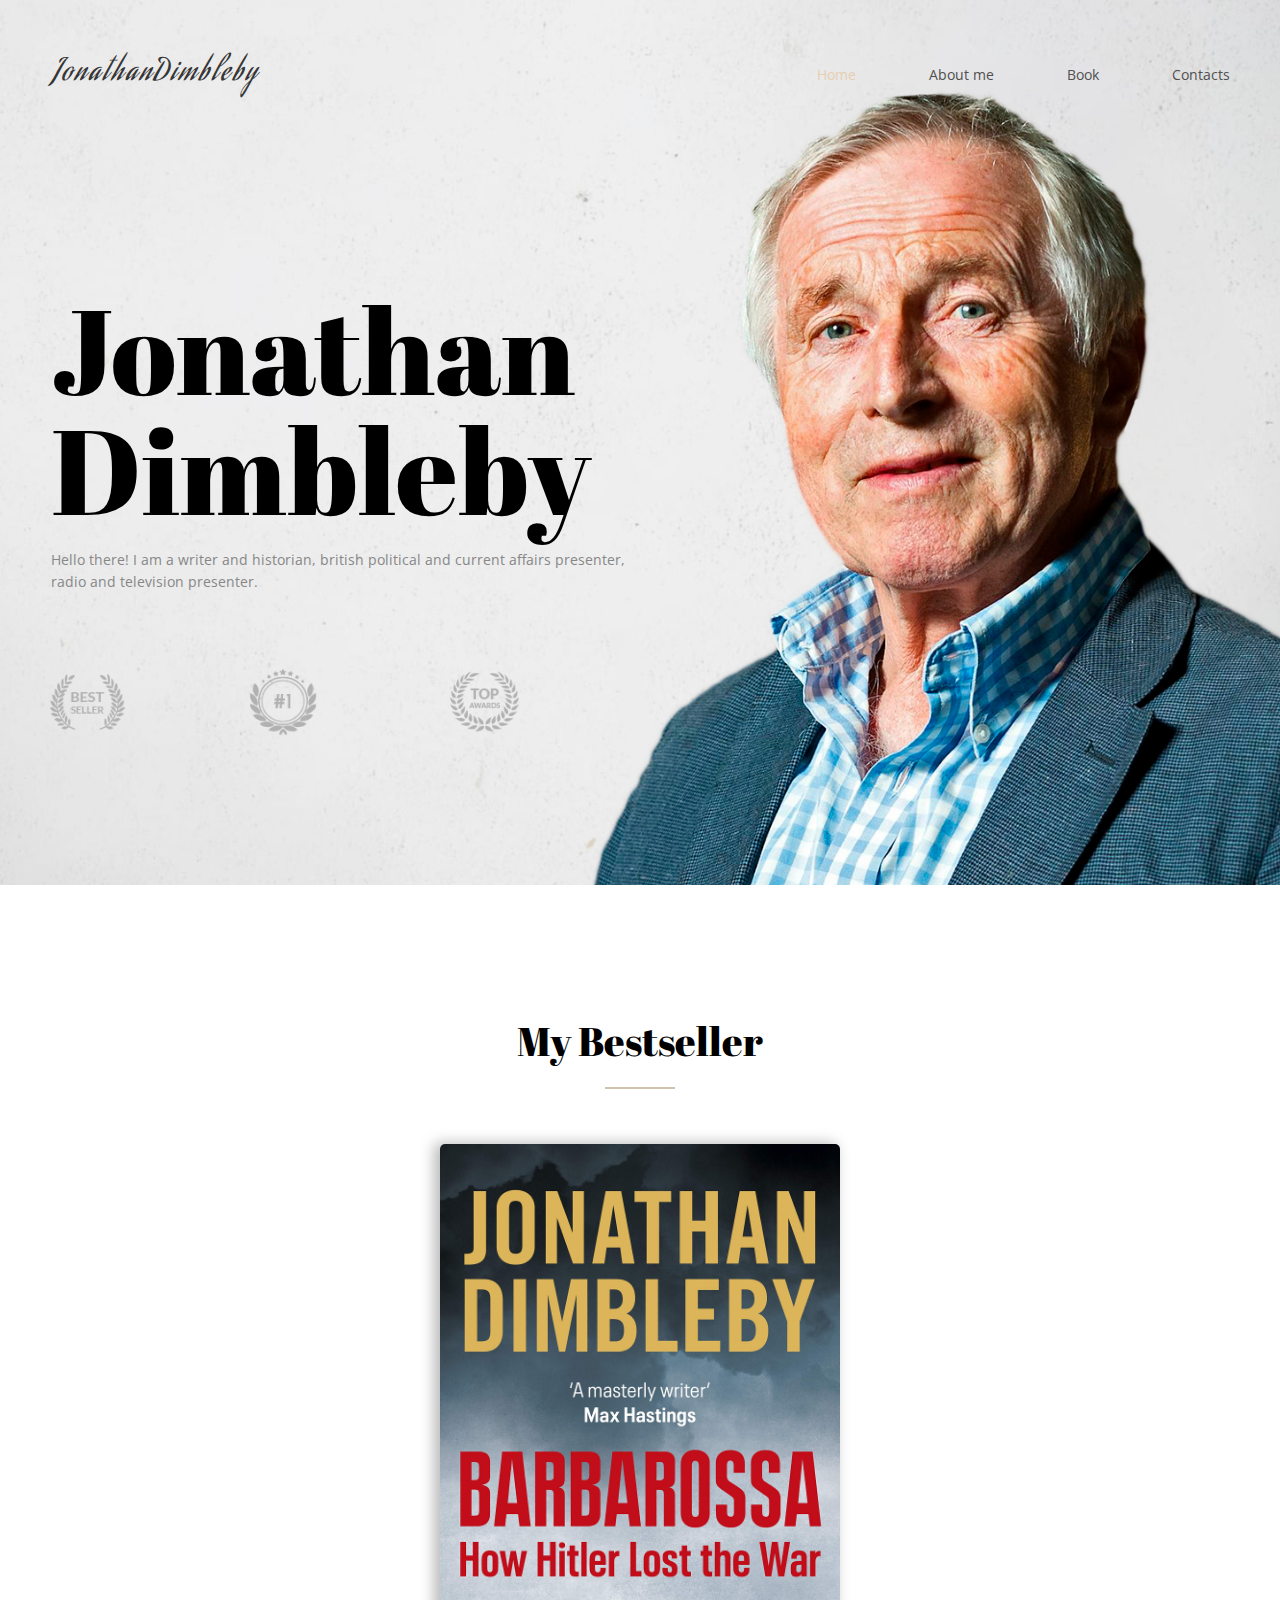
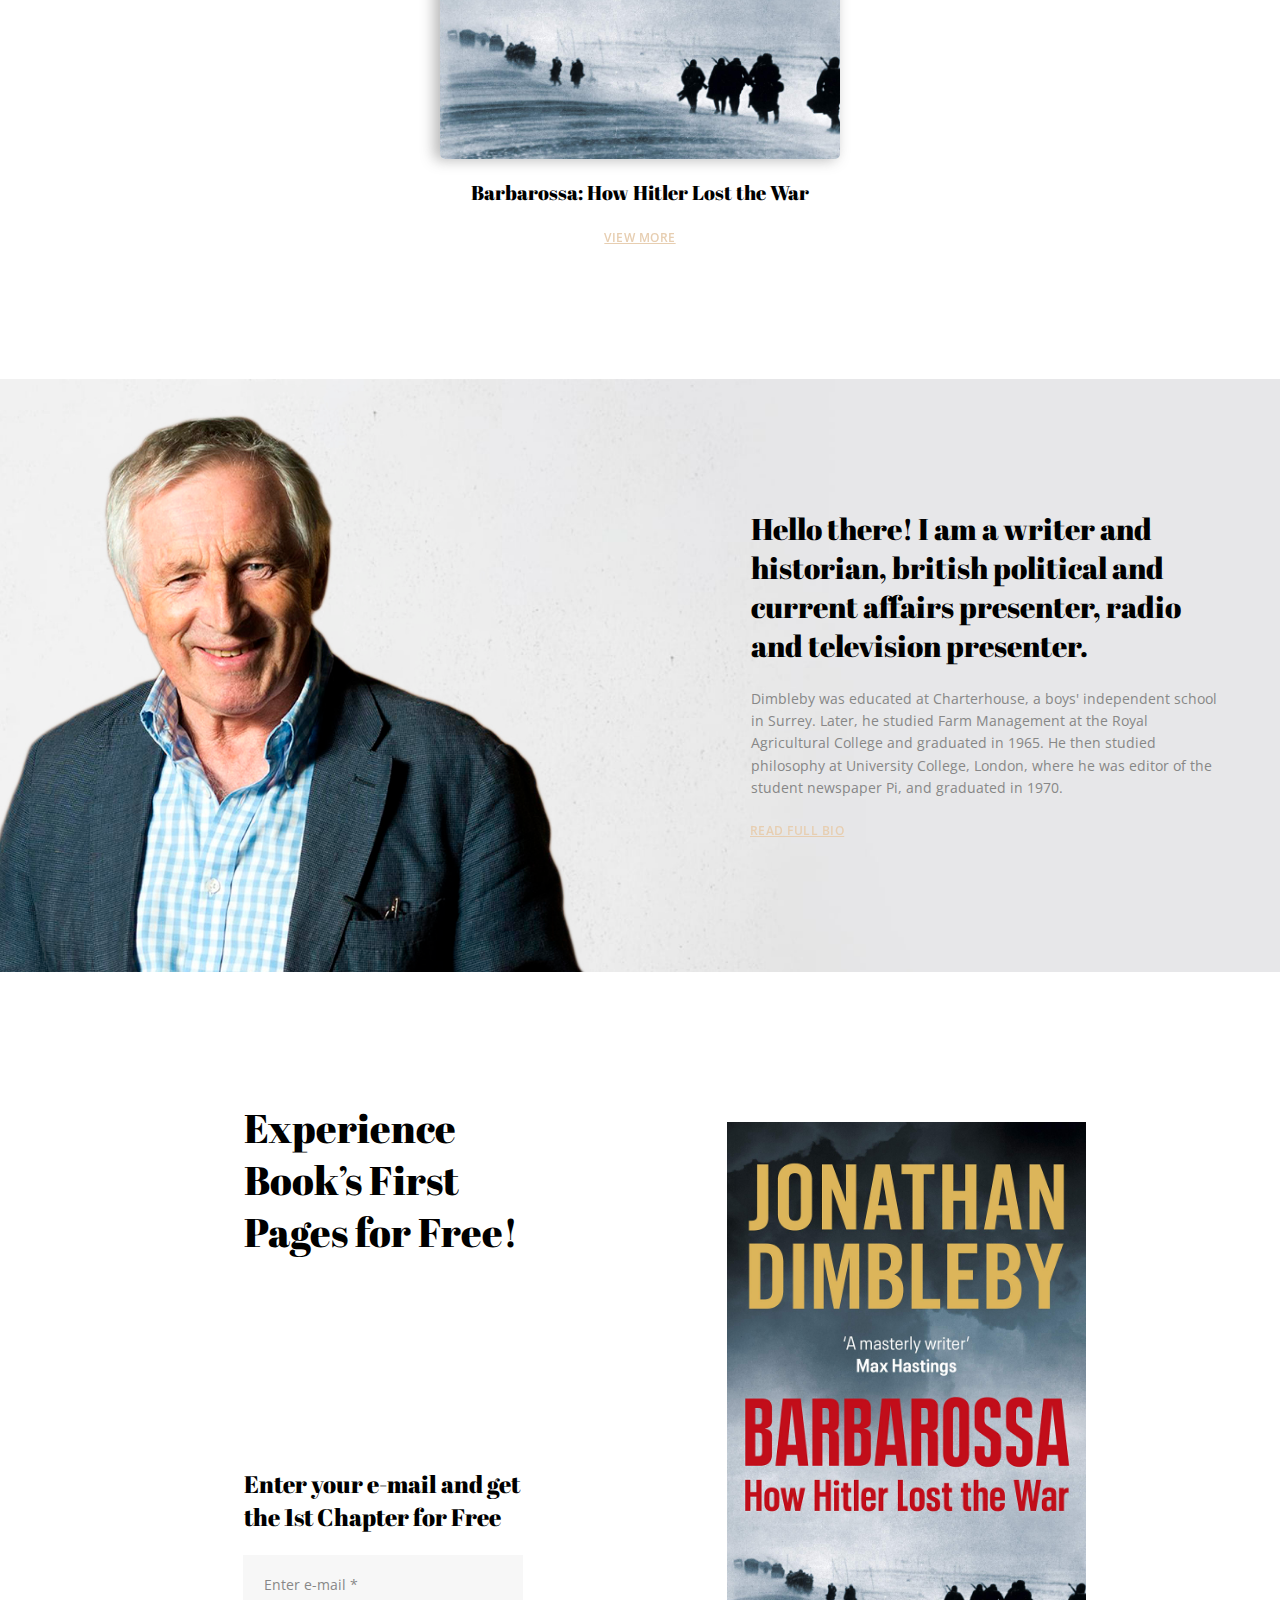
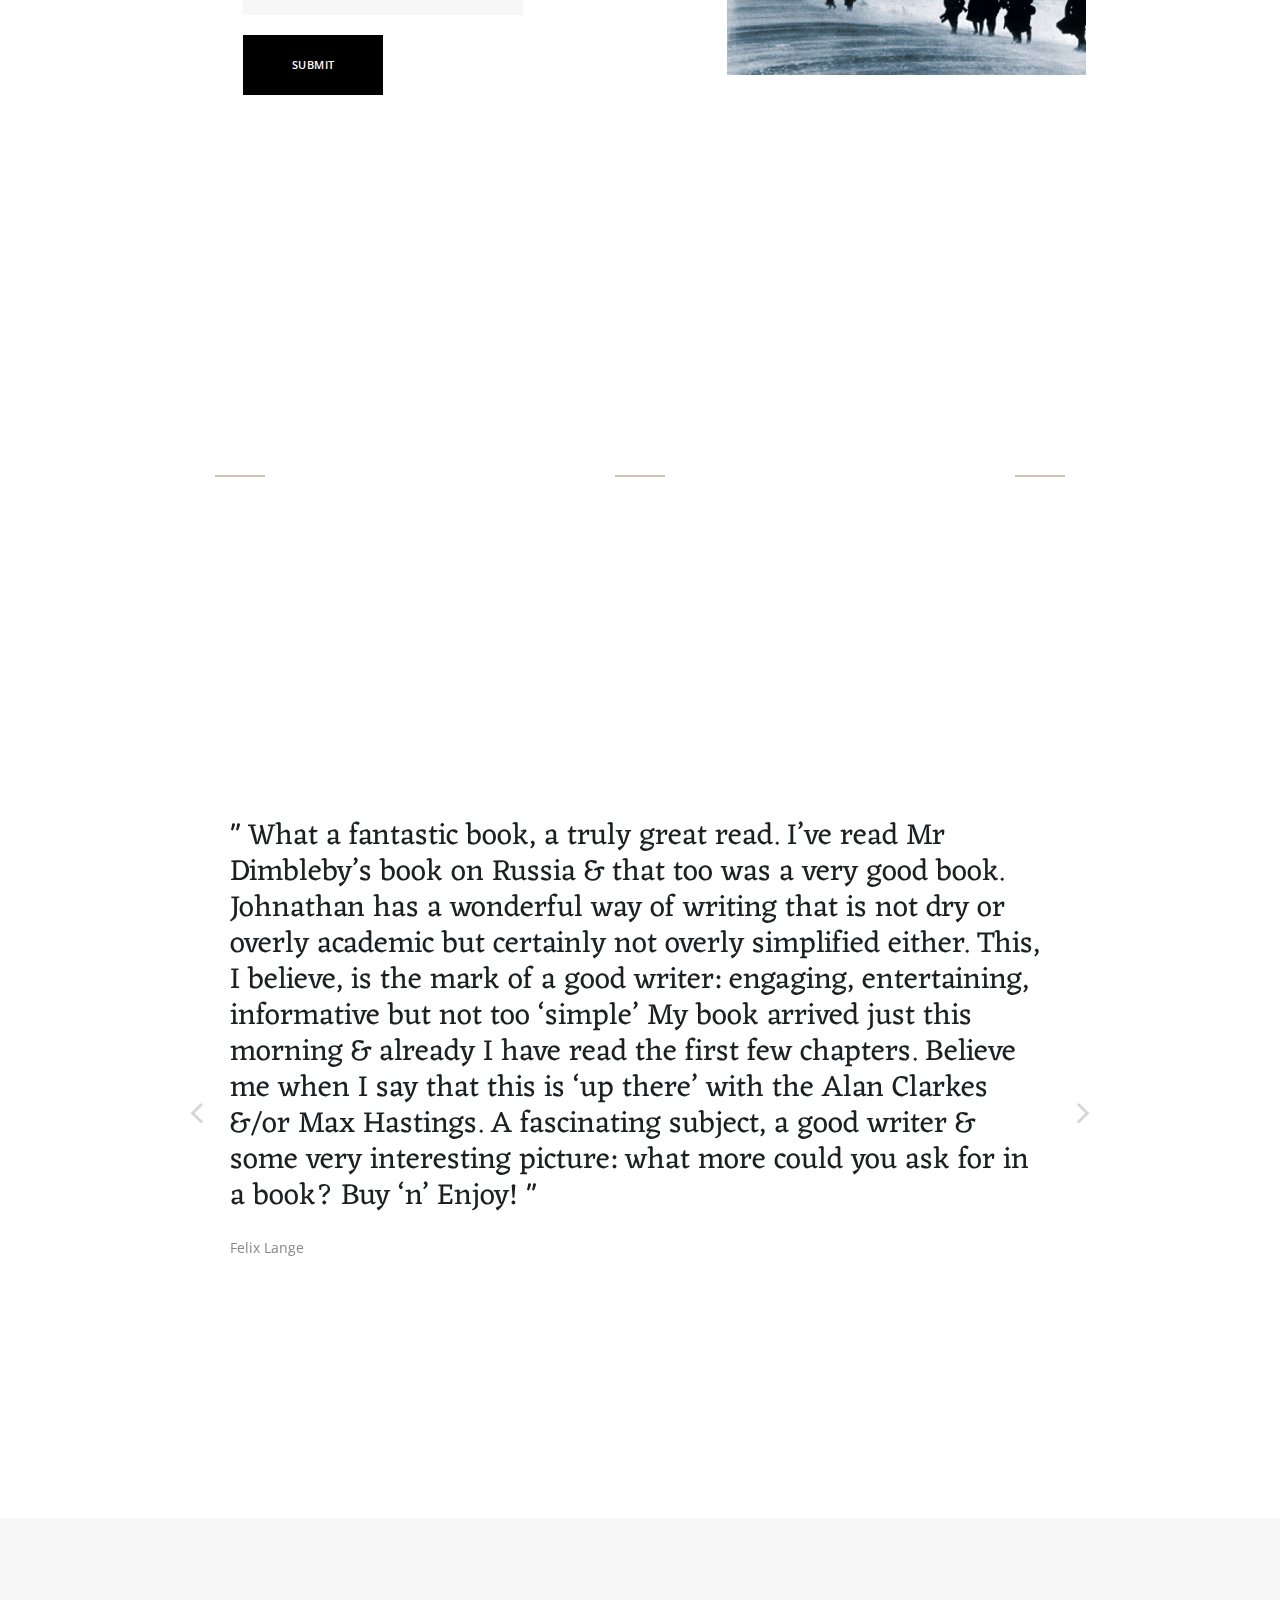
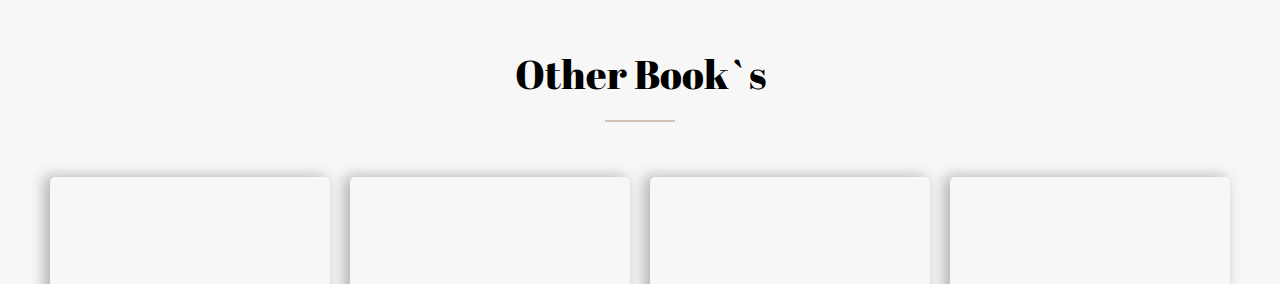
==== commit ad297e0a: "chore: progress" ====
--- a/index.html
+++ b/index.html
@@ -3,7 +3,7 @@
 
 <head>
     <meta charset="utf-8">
-    <title>Home</title>
+    <title>Jonathan Dimbleby</title>
     <link rel="SHORTCUT ICON" href="assets/images/favicon.ico" type="image/vnd.microsoft.icon">
     <link rel="canonical" href="https://template65305.motopreview.com/">
     <meta property="og:title" content="Home">
@@ -47,7 +47,7 @@
 
                                             <div class="moto-widget moto-widget-text moto-preset-default moto-spacing-top-auto moto-spacing-right-auto moto-spacing-bottom-auto moto-spacing-left-auto" data-widget="text" data-preset="default" data-spacing="aaaa" data-animation data-draggable-disabled>
                                                 <div class="moto-widget-text-content moto-widget-text-editable">
-                                                    <p class="moto-text_system_1"><a href="index.html" data-action="page" data-id="1" class="moto-link">MaryAnderson</a></p>
+                                                    <p class="moto-text_system_1"><a href="index.html" data-action="page" data-id="1" class="moto-link">JonathanDimbleby</a></p>
                                                 </div>
                                             </div>
                                         </div>
@@ -61,7 +61,7 @@
                                                         <a href="index.html" data-action="page" class="moto-widget-menu-link moto-widget-menu-link-level-1 moto-widget-menu-link-active moto-link">Home</a>
                                                     </li>
                                                     <li class="moto-widget-menu-item moto-widget-menu-item-has-submenu">
-                                                        <a href="about-me.html" data-action="page" class="moto-widget-menu-link moto-widget-menu-link-level-1 moto-widget-menu-link-submenu moto-link">About me<span class="fa moto-widget-menu-link-arrow"></span></a>
+                                                        <a href="about-me.html" data-action="page" class="moto-widget-menu-link moto-widget-menu-link-level-1 moto-widget-menu-link-submenu moto-link">About me</a>
                                                     </li>
                                                     <li class="moto-widget-menu-item">
                                                         <a href="book.html" data-action="page" class="moto-widget-menu-link moto-widget-menu-link-level-1 moto-link">Book</a>
@@ -92,12 +92,12 @@
 
                                             <div class="moto-widget moto-widget-text moto-preset-default moto-spacing-top-auto moto-spacing-right-auto moto-spacing-bottom-small moto-spacing-left-auto" data-widget="text" data-preset="default" data-spacing="aasa" data-animation>
                                                 <div class="moto-widget-text-content moto-widget-text-editable">
-                                                    <h1 class="moto-text_system_3">Mary Anderson</h1>
+                                                    <h1 class="moto-text_system_3">Jonathan Dimbleby</h1>
                                                 </div>
                                             </div>
                                             <div class="moto-widget moto-widget-text moto-preset-default moto-spacing-top-auto moto-spacing-right-auto moto-spacing-bottom-medium moto-spacing-left-auto" data-widget="text" data-preset="default" data-spacing="aama" data-animation>
                                                 <div class="moto-widget-text-content moto-widget-text-editable">
-                                                    <p class="moto-text_normal">Hello there! I am a bestselling author. Originally from Oregon but settled in Brooklyn, NY with husband, son and two dogs.</p>
+                                                    <p class="moto-text_normal">Hello there! I am a writer and historian, british political and current affairs presenter, radio and television presenter.</p>
                                                 </div>
                                             </div>
                                             <div class="moto-widget moto-widget-row moto-justify-content_center moto-spacing-top-auto moto-spacing-right-auto moto-spacing-bottom-auto moto-spacing-left-auto" data-grid-type="xs" data-widget="row" data-spacing="aaaa" style data-bg-position="left top">
@@ -108,7 +108,7 @@
 
                                                         <div class="moto-widget moto-widget-row__column moto-cell col-xs-4 moto-spacing-top-auto moto-spacing-right-auto moto-spacing-bottom-auto moto-spacing-left-auto" style data-widget="row.column" data-container="container" data-spacing="aaaa" data-bg-position="left top">
 
-                                                            <div data-widget-id="wid_1514894178_jkrromp4s" class="moto-widget moto-widget-image moto-widget_with-deferred-content moto-preset-default moto-align-left moto-spacing-top-small moto-spacing-right-auto moto-spacing-bottom-small moto-spacing-left-auto  "
+                                                            <div data-widget-id="wid_1514894178_jkrromp4s" class="moto-widget moto-widget-image moto-widget_with-deferred-content moto-preset-default moto-align-left moto-spacing-top-small moto-spacing-right-auto moto-spacing-bottom-small moto-spacing-left-auto "
                                                                 data-widget="image">
                                                                 <span class="moto-widget-image-link">
                 <img data-src="assets/images/mt-1302-home-icon01.png" src="data:image/svg+xml,%3Csvg xmlns=&#x27;http://www.w3.org/2000/svg&#x27; viewBox=&#x27;0 0  &#x27;%3E%3C/svg%3E" class="moto-widget-image-picture moto-widget-deferred-content lazyload" data-id="170" title alt>
@@ -117,7 +117,7 @@
                                                         </div>
                                                         <div class="moto-widget moto-widget-row__column moto-cell col-xs-4 moto-spacing-top-auto moto-spacing-right-auto moto-spacing-bottom-auto moto-spacing-left-auto" style data-widget="row.column" data-container="container" data-spacing="aaaa" data-bg-position="left top">
 
-                                                            <div data-widget-id="wid_1514894191_2c03gb74r" class="moto-widget moto-widget-image moto-widget_with-deferred-content moto-preset-default moto-align-left moto-spacing-top-small moto-spacing-right-auto moto-spacing-bottom-small moto-spacing-left-auto  "
+                                                            <div data-widget-id="wid_1514894191_2c03gb74r" class="moto-widget moto-widget-image moto-widget_with-deferred-content moto-preset-default moto-align-left moto-spacing-top-small moto-spacing-right-auto moto-spacing-bottom-small moto-spacing-left-auto "
                                                                 data-widget="image">
                                                                 <span class="moto-widget-image-link">
                 <img data-src="assets/images/mt-1302-home-icon02.png" src="data:image/svg+xml,%3Csvg xmlns=&#x27;http://www.w3.org/2000/svg&#x27; viewBox=&#x27;0 0  &#x27;%3E%3C/svg%3E" class="moto-widget-image-picture moto-widget-deferred-content lazyload" data-id="172" title alt>
@@ -126,7 +126,7 @@
                                                         </div>
                                                         <div class="moto-widget moto-widget-row__column moto-cell col-xs-4 moto-spacing-top-auto moto-spacing-right-auto moto-spacing-bottom-auto moto-spacing-left-auto" style data-widget="row.column" data-container="container" data-spacing="aaaa" data-bg-position="left top">
 
-                                                            <div data-widget-id="wid_1514894195_hib9j2krj" class="moto-widget moto-widget-image moto-widget_with-deferred-content moto-preset-default moto-align-left moto-spacing-top-small moto-spacing-right-auto moto-spacing-bottom-small moto-spacing-left-auto  "
+                                                            <div data-widget-id="wid_1514894195_hib9j2krj" class="moto-widget moto-widget-image moto-widget_with-deferred-content moto-preset-default moto-align-left moto-spacing-top-small moto-spacing-right-auto moto-spacing-bottom-small moto-spacing-left-auto "
                                                                 data-widget="image">
                                                                 <span class="moto-widget-image-link">
                 <img data-src="assets/images/mt-1302-home-icon03.png" src="data:image/svg+xml,%3Csvg xmlns=&#x27;http://www.w3.org/2000/svg&#x27; viewBox=&#x27;0 0  &#x27;%3E%3C/svg%3E" class="moto-widget-image-picture moto-widget-deferred-content lazyload" data-id="173" title alt>
@@ -172,10 +172,10 @@
 
                                             <div class="moto-widget moto-widget-text moto-preset-default moto-spacing-top-auto moto-spacing-right-auto moto-spacing-bottom-auto moto-spacing-left-auto" data-widget="text" data-preset="default" data-spacing="aaaa" data-animation>
                                                 <div class="moto-widget-text-content moto-widget-text-editable">
-                                                    <h2 class="moto-text_system_8" style="text-align: center;">My Bestsellers</h2>
-                                                </div>
-                                            </div>
-                                            <div data-widget-id="wid_1514890378_5pl8dmbt2" class="moto-widget moto-widget-divider moto-preset-default moto-align-center moto-spacing-top-small moto-spacing-right-auto moto-spacing-bottom-zero moto-spacing-left-auto  " data-widget="divider_horizontal"
+                                                    <h2 class="moto-text_system_8" style="text-align: center;">My Bestseller</h2>
+                                                </div>
+                                            </div>
+                                            <div data-widget-id="wid_1514890378_5pl8dmbt2" class="moto-widget moto-widget-divider moto-preset-default moto-align-center moto-spacing-top-small moto-spacing-right-auto moto-spacing-bottom-zero moto-spacing-left-auto " data-widget="divider_horizontal"
                                                 data-preset="default">
                                                 <hr class="moto-widget-divider-line" style="max-width:100%;width:6%;">
                                             </div>
@@ -185,99 +185,23 @@
                                                     <div class="row" data-container="container">
 
 
-                                                        <div class="moto-widget moto-widget-row__column moto-cell col-sm-3 moto-spacing-top-auto moto-spacing-right-auto moto-spacing-bottom-auto moto-spacing-left-auto" style data-widget="row.column" data-container="container" data-spacing="aaaa" data-bg-position="left top">
-
-                                                            <div data-widget-id="wid_1514886761_5rmrgktd1" class="moto-widget moto-widget-image moto-widget_with-deferred-content moto-preset-3 moto-align-center moto-spacing-top-medium moto-spacing-right-auto moto-spacing-bottom-small moto-spacing-left-auto  " data-widget="image">
-                                                                <span class="moto-widget-image-link">
-                <img data-src="assets/images/mt-1302-home-img01.jpg" src="data:image/svg+xml,%3Csvg xmlns=&#x27;http://www.w3.org/2000/svg&#x27; viewBox=&#x27;0 0  &#x27;%3E%3C/svg%3E" class="moto-widget-image-picture moto-widget-deferred-content lazyload" data-id="174" title alt>
-            </span>
+                                                        <div class="moto-widget moto-widget-row__column moto-cell col-12 moto-spacing-top-auto moto-spacing-right-auto moto-spacing-bottom-auto moto-spacing-left-auto" style data-widget="row.column" data-container="container" data-spacing="aaaa" data-bg-position="left top">
+
+                                                            <div data-widget-id="wid_1514886761_5rmrgktd1" class="moto-widget moto-widget-image moto-widget_with-deferred-content moto-preset-3 moto-align-center moto-spacing-top-medium moto-spacing-right-auto moto-spacing-bottom-small moto-spacing-left-auto " data-widget="image">
+                                                                <a href="book.html">
+                                                                    <span class="moto-widget-image-link">
+                                                                        <img data-src="assets/images/book-main.jpg" src="data:image/svg+xml,%3Csvg xmlns=&#x27;http://www.w3.org/2000/svg&#x27; viewBox=&#x27;0 0  &#x27;%3E%3C/svg%3E" class="moto-widget-image-picture moto-widget-image-picture_main moto-widget-deferred-content lazyload" data-id="174" title alt>
+                                                                    </span>
+                                                                </a>
                                                             </div>
                                                             <div class="moto-widget moto-widget-text moto-preset-default moto-spacing-top-auto moto-spacing-right-auto moto-spacing-bottom-small moto-spacing-left-auto" data-widget="text" data-preset="default" data-spacing="aasa" data-animation>
                                                                 <div class="moto-widget-text-content moto-widget-text-editable">
-                                                                    <h3 class="moto-text_system_9" style="text-align: center;"><a target="_self" data-action="url" class="moto-link" href="#">Memoirs of a Geisha</a></h3>
+                                                                    <h3 class="moto-text_system_9" style="text-align: center;"><a target="_self" data-action="url" class="moto-link" href="book.html">Barbarossa: How Hitler Lost the War</a></h3>
                                                                 </div>
                                                             </div>
-                                                            <div data-widget-id="wid_1514890466_bv6mpfcj9" class="moto-widget moto-widget-button moto-preset-5 moto-preset-provider-default moto-align-center moto-spacing-top-auto moto-spacing-right-auto moto-spacing-bottom-auto moto-spacing-left-auto  " data-widget="button">
-                                                                <a href="/more/" data-action="page" class="moto-widget-button-link moto-size-medium moto-link"><span class="fa moto-widget-theme-icon"></span> <span class="moto-widget-button-label">VIEW MORE</span></a>
-                                                            </div>
-                                                        </div>
-                                                        <div class="moto-widget moto-widget-row__column moto-cell col-sm-3 moto-spacing-top-auto moto-spacing-right-auto moto-spacing-bottom-auto moto-spacing-left-auto" style data-widget="row.column" data-container="container" data-spacing="aaaa" data-bg-position="left top">
-
-
-                                                            <div data-widget-id="wid_1514890682_chz9a1miq" class="moto-widget moto-widget-image moto-widget_with-deferred-content moto-preset-3 moto-align-center moto-spacing-top-medium moto-spacing-right-auto moto-spacing-bottom-small moto-spacing-left-auto  " data-widget="image">
-                                                                <span class="moto-widget-image-link">
-                <img data-src="assets/images/mt-1302-home-img02.jpg" src="data:image/svg+xml,%3Csvg xmlns=&#x27;http://www.w3.org/2000/svg&#x27; viewBox=&#x27;0 0  &#x27;%3E%3C/svg%3E" class="moto-widget-image-picture moto-widget-deferred-content lazyload" data-id="175" title alt>
-            </span>
-                                                            </div>
-
-
-
-                                                            <div class="moto-widget moto-widget-text moto-preset-default moto-spacing-top-auto moto-spacing-right-auto moto-spacing-bottom-small moto-spacing-left-auto" data-widget="text" data-preset="default" data-spacing="aasa" data-animation>
-                                                                <div class="moto-widget-text-content moto-widget-text-editable">
-                                                                    <h3 class="moto-text_system_9" style="text-align: center;"><a target="_self" data-action="url" class="moto-link" href="#">Freedom of life</a></h3>
-                                                                </div>
-                                                            </div>
-
-
-
-                                                            <div data-widget-id="wid_1514890682_aopxlvz3a" class="moto-widget moto-widget-button moto-preset-5 moto-preset-provider-default moto-align-center moto-spacing-top-auto moto-spacing-right-auto moto-spacing-bottom-auto moto-spacing-left-auto  " data-widget="button">
-                                                                <a href="/more/" data-action="page" class="moto-widget-button-link moto-size-medium moto-link"><span class="fa moto-widget-theme-icon"></span> <span class="moto-widget-button-label">VIEW MORE</span></a>
-                                                            </div>
-
-
-                                                        </div>
-                                                        <div class="moto-widget moto-widget-row__column moto-cell col-sm-3 moto-spacing-top-auto moto-spacing-right-auto moto-spacing-bottom-auto moto-spacing-left-auto" style data-widget="row.column" data-container="container" data-spacing="aaaa" data-bg-position="left top">
-
-
-                                                            <div data-widget-id="wid_1514890682_x271bhb07" class="moto-widget moto-widget-image moto-widget_with-deferred-content moto-preset-3 moto-align-center moto-spacing-top-medium moto-spacing-right-auto moto-spacing-bottom-small moto-spacing-left-auto  " data-widget="image">
-                                                                <span class="moto-widget-image-link">
-                <img data-src="assets/images/mt-1302-home-img04.jpg" src="data:image/svg+xml,%3Csvg xmlns=&#x27;http://www.w3.org/2000/svg&#x27; viewBox=&#x27;0 0  &#x27;%3E%3C/svg%3E" class="moto-widget-image-picture moto-widget-deferred-content lazyload" data-id="176" title alt>
-            </span>
-                                                            </div>
-
-
-
-                                                            <div class="moto-widget moto-widget-text moto-preset-default moto-spacing-top-auto moto-spacing-right-auto moto-spacing-bottom-small moto-spacing-left-auto" data-widget="text" data-preset="default" data-spacing="aasa" data-animation>
-                                                                <div class="moto-widget-text-content moto-widget-text-editable">
-                                                                    <h3 class="moto-text_system_9" style="text-align: center;"><a target="_self" data-action="url" class="moto-link" href="#">Loneliness</a></h3>
-                                                                </div>
-                                                            </div>
-
-
-
-                                                            <div data-widget-id="wid_1514890682_vuo8gjgym" class="moto-widget moto-widget-button moto-preset-5 moto-preset-provider-default moto-align-center moto-spacing-top-auto moto-spacing-right-auto moto-spacing-bottom-auto moto-spacing-left-auto  " data-widget="button">
-                                                                <a href="/more/" data-action="page" class="moto-widget-button-link moto-size-medium moto-link"><span class="fa moto-widget-theme-icon"></span> <span class="moto-widget-button-label">VIEW MORE</span></a>
-                                                            </div>
-
-
-                                                        </div>
-
-
-
-                                                        <div class="moto-widget moto-widget-row__column moto-cell col-sm-3 moto-spacing-top-auto moto-spacing-right-auto moto-spacing-bottom-auto moto-spacing-left-auto" style data-widget="row.column" data-container="container" data-spacing="aaaa" data-bg-position="left top">
-
-
-                                                            <div data-widget-id="wid_1514890686_6smrvwv4f" class="moto-widget moto-widget-image moto-widget_with-deferred-content moto-preset-3 moto-align-center moto-spacing-top-medium moto-spacing-right-auto moto-spacing-bottom-small moto-spacing-left-auto  " data-widget="image">
-                                                                <span class="moto-widget-image-link">
-                <img data-src="assets/images/mt-1302-home-img03.jpg" src="data:image/svg+xml,%3Csvg xmlns=&#x27;http://www.w3.org/2000/svg&#x27; viewBox=&#x27;0 0  &#x27;%3E%3C/svg%3E" class="moto-widget-image-picture moto-widget-deferred-content lazyload" data-id="177" title alt>
-            </span>
-                                                            </div>
-
-
-
-                                                            <div class="moto-widget moto-widget-text moto-preset-default moto-spacing-top-auto moto-spacing-right-auto moto-spacing-bottom-small moto-spacing-left-auto" data-widget="text" data-preset="default" data-spacing="aasa" data-animation>
-                                                                <div class="moto-widget-text-content moto-widget-text-editable">
-                                                                    <h3 class="moto-text_system_9" style="text-align: center;"><a target="_self" data-action="url" class="moto-link" href="#">Stars of the middle of us</a></h3>
-                                                                </div>
-                                                            </div>
-
-
-
-                                                            <div data-widget-id="wid_1514890686_izjd4cp6x" class="moto-widget moto-widget-button moto-preset-5 moto-preset-provider-default moto-align-center moto-spacing-top-auto moto-spacing-right-auto moto-spacing-bottom-auto moto-spacing-left-auto  " data-widget="button">
-                                                                <a href="/more/" data-action="page" class="moto-widget-button-link moto-size-medium moto-link"><span class="fa moto-widget-theme-icon"></span> <span class="moto-widget-button-label">VIEW MORE</span></a>
-                                                            </div>
-
-
+                                                            <div data-widget-id="wid_1514890466_bv6mpfcj9" class="moto-widget moto-widget-button moto-preset-5 moto-preset-provider-default moto-align-center moto-spacing-top-auto moto-spacing-right-auto moto-spacing-bottom-auto moto-spacing-left-auto " data-widget="button">
+                                                                <a href="book.html" data-action="page" class="moto-widget-button-link moto-size-medium moto-link"><span class="fa moto-widget-theme-icon"></span> <span class="moto-widget-button-label">VIEW MORE</span></a>
+                                                            </div>
                                                         </div>
                                                     </div>
                                                 </div>
@@ -313,13 +237,15 @@
 
                                             <div class="moto-widget moto-widget-text moto-preset-default moto-spacing-top-auto moto-spacing-right-auto moto-spacing-bottom-small moto-spacing-left-auto" data-widget="text" data-preset="default" data-spacing="aasa" data-animation>
                                                 <div class="moto-widget-text-content moto-widget-text-editable">
-                                                    <h2 class="moto-text_system_7">Hello there! I am a bestselling author. Originally from Oregon but settled in Brooklyn, NY with husban, son and two dogs.</h2>
+                                                    <h2 class="moto-text_system_7">Hello there! I am a writer and historian, british political and current affairs presenter, radio and television presenter.</h2>
                                                     <p class="moto-text_normal">&nbsp;</p>
-                                                    <p class="moto-text_normal">As a child he discovered his love of books, reading, and stories, devouring the works of C.S. Lewis, J.R.R. Tolkien, James Branch Cabell, Edgar Allan Poe. Jack is credited with being one of the creators
-                                                        of modern comics, as well as an author whose work crosses genres and reaches audiences of all ages.</p>
-                                                </div>
-                                            </div>
-                                            <div data-widget-id="wid_1514894738_u54rqbf54" class="moto-widget moto-widget-button moto-preset-5 moto-preset-provider-default moto-align-left moto-spacing-top-auto moto-spacing-right-auto moto-spacing-bottom-auto moto-spacing-left-auto  " data-widget="button">
+                                                    <p class="moto-text_normal">
+                                                        Dimbleby was educated at Charterhouse, a boys' independent school in Surrey. Later, he studied Farm Management at the Royal Agricultural College and graduated in 1965. He then studied philosophy at University College, London, where he was editor of the
+                                                        student newspaper Pi, and graduated in 1970.
+                                                    </p>
+                                                </div>
+                                            </div>
+                                            <div data-widget-id="wid_1514894738_u54rqbf54" class="moto-widget moto-widget-button moto-preset-5 moto-preset-provider-default moto-align-left moto-spacing-top-auto moto-spacing-right-auto moto-spacing-bottom-auto moto-spacing-left-auto " data-widget="button">
                                                 <a href="about-me.html" data-action="page" class="moto-widget-button-link moto-size-medium moto-link"><span class="fa moto-widget-theme-icon"></span> <span class="moto-widget-button-label">READ FULL BIO</span></a>
                                             </div>
                                         </div>
@@ -355,11 +281,6 @@
                                                     <h2 class="moto-text_system_8">Experience Book’s First Pages for Free!</h2>
                                                 </div>
                                             </div>
-                                            <div class="moto-widget moto-widget-text moto-preset-default moto-spacing-top-auto moto-spacing-right-auto moto-spacing-bottom-auto moto-spacing-left-small" data-widget="text" data-preset="default" data-spacing="aaas" data-animation>
-                                                <div class="moto-widget-text-content moto-widget-text-editable">
-                                                    <p class="moto-text_normal">Mr. Adams’ strategic business advice is written in a well structured, easy-to-follow fashion, which can be witnessed even while examining just few pages of the book.</p>
-                                                </div>
-                                            </div>
                                             <div class="moto-widget moto-widget-row moto-justify-content_center moto-spacing-top-small moto-spacing-right-auto moto-spacing-bottom-small moto-spacing-left-auto" data-grid-type="xs" data-widget="row" data-spacing="sasa" style data-bg-position="left top">
 
                                                 <div class="container-fluid">
@@ -368,7 +289,7 @@
 
                                                         <div class="moto-widget moto-widget-row__column moto-cell col-xs-4 moto-spacing-top-auto moto-spacing-right-auto moto-spacing-bottom-auto moto-spacing-left-auto" style data-widget="row.column" data-container="container" data-spacing="aaaa" data-bg-position="left top">
 
-                                                            <div data-widget-id="wid_1514894953_23d4f9g8e" class="moto-widget moto-widget-image moto-widget_with-deferred-content moto-preset-default  moto-spacing-top-auto moto-spacing-right-auto moto-spacing-bottom-auto moto-spacing-left-small  " data-widget="image">
+                                                            <div data-widget-id="wid_1514894953_23d4f9g8e" class="moto-widget moto-widget-image moto-widget_with-deferred-content moto-preset-default  moto-spacing-top-auto moto-spacing-right-auto moto-spacing-bottom-auto moto-spacing-left-small " data-widget="image">
                                                                 <span class="moto-widget-image-link">
                 <img data-src="assets/images/mt-1302-home-icon01.png" src="data:image/svg+xml,%3Csvg xmlns=&#x27;http://www.w3.org/2000/svg&#x27; viewBox=&#x27;0 0  &#x27;%3E%3C/svg%3E" class="moto-widget-image-picture moto-widget-deferred-content lazyload" data-id="170" title alt>
             </span>
@@ -376,7 +297,7 @@
                                                         </div>
                                                         <div class="moto-widget moto-widget-row__column moto-cell col-xs-4 moto-spacing-top-auto moto-spacing-right-auto moto-spacing-bottom-auto moto-spacing-left-auto" style data-widget="row.column" data-container="container" data-spacing="aaaa" data-bg-position="left top">
 
-                                                            <div data-widget-id="wid_1514894961_842oximx3" class="moto-widget moto-widget-image moto-widget_with-deferred-content moto-preset-default  moto-spacing-top-auto moto-spacing-right-auto moto-spacing-bottom-auto moto-spacing-left-small  " data-widget="image">
+                                                            <div data-widget-id="wid_1514894961_842oximx3" class="moto-widget moto-widget-image moto-widget_with-deferred-content moto-preset-default  moto-spacing-top-auto moto-spacing-right-auto moto-spacing-bottom-auto moto-spacing-left-small " data-widget="image">
                                                                 <span class="moto-widget-image-link">
                 <img data-src="assets/images/mt-1302-home-icon02.png" src="data:image/svg+xml,%3Csvg xmlns=&#x27;http://www.w3.org/2000/svg&#x27; viewBox=&#x27;0 0  &#x27;%3E%3C/svg%3E" class="moto-widget-image-picture moto-widget-deferred-content lazyload" data-id="172" title alt>
             </span>
@@ -384,7 +305,7 @@
                                                         </div>
                                                         <div class="moto-widget moto-widget-row__column moto-cell col-xs-4 moto-spacing-top-auto moto-spacing-right-auto moto-spacing-bottom-auto moto-spacing-left-auto" style data-widget="row.column" data-container="container" data-spacing="aaaa" data-bg-position="left top">
 
-                                                            <div data-widget-id="wid_1514894966_k92b6vj4l" class="moto-widget moto-widget-image moto-widget_with-deferred-content moto-preset-default  moto-spacing-top-auto moto-spacing-right-auto moto-spacing-bottom-auto moto-spacing-left-small  " data-widget="image">
+                                                            <div data-widget-id="wid_1514894966_k92b6vj4l" class="moto-widget moto-widget-image moto-widget_with-deferred-content moto-preset-default  moto-spacing-top-auto moto-spacing-right-auto moto-spacing-bottom-auto moto-spacing-left-small " data-widget="image">
                                                                 <span class="moto-widget-image-link">
                 <img data-src="assets/images/mt-1302-home-icon03.png" src="data:image/svg+xml,%3Csvg xmlns=&#x27;http://www.w3.org/2000/svg&#x27; viewBox=&#x27;0 0  &#x27;%3E%3C/svg%3E" class="moto-widget-image-picture moto-widget-deferred-content lazyload" data-id="173" title alt>
             </span>
@@ -401,7 +322,7 @@
                                                     <p class="moto-text_system_12">Enter your e-mail and get the 1st Chapter for Free</p>
                                                 </div>
                                             </div>
-                                            <div id="wid_1514895124_vslf3h2gx" class="moto-widget moto-widget-mail_chimp moto-widget-contact_form moto-preset-default moto-spacing-top-auto moto-spacing-right-auto moto-spacing-bottom-auto moto-spacing-left-small  " data-widget="mail_chimp" data-preset="default">
+                                            <div id="wid_1514895124_vslf3h2gx" class="moto-widget moto-widget-mail_chimp moto-widget-contact_form moto-preset-default moto-spacing-top-auto moto-spacing-right-auto moto-spacing-bottom-auto moto-spacing-left-small " data-widget="mail_chimp" data-preset="default">
                                                 <div ng-controller="widget.MailChimp.Controller" ng-init="listId = '';actionAfterSubmission={&quot;action&quot;:&quot;none&quot;,&quot;url&quot;:&quot;&quot;,&quot;target&quot;:&quot;_self&quot;,&quot;id&quot;:&quot;&quot;};resetAfterSubmission=false;">
 
 
@@ -434,10 +355,10 @@
                                                 </div>
                                             </div>
                                         </div>
-                                        <div class="moto-widget moto-widget-row__column moto-cell col-sm-7 moto-spacing-top-auto moto-spacing-right-auto moto-spacing-bottom-auto moto-spacing-left-auto" style="background-image:url(assets/images/mt-1302-content-bg03.png);background-position:center;background-repeat:no-repeat;background-size:contain;"
+                                        <div class="moto-widget moto-widget-row__column moto-cell col-sm-7 moto-spacing-top-auto moto-spacing-right-auto moto-spacing-bottom-auto moto-spacing-left-auto" style="background-image:url(assets/images/book-main.jpg);background-position:center;background-repeat:no-repeat;background-size:contain;margin: 20px 0;"
                                             data-widget="row.column" data-container="container" data-spacing="aaaa" data-bg-image="2018/01/mt-1302-content-bg03.png" data-bg-position="center">
 
-                                            <div data-widget-id="wid_1514895204_rozc5jlgf" class="moto-widget moto-widget-spacer moto-preset-default moto-spacing-top-auto moto-spacing-right-auto moto-spacing-bottom-auto moto-spacing-left-auto " data-widget="spacer" data-preset="default" data-spacing="aaaa"
+                                            <div data-widget-id="wid_1514895204_rozc5jlgf" class="moto-widget moto-widget-spacer moto-preset-default moto-spacing-top-auto moto-spacing-right-auto moto-spacing-bottom-auto moto-spacing-left-auto" data-widget="spacer" data-preset="default" data-spacing="aaaa"
                                                 data-visible-on="mobile-v">
                                                 <div class="moto-widget-spacer-block" style="height:300px"></div>
                                             </div>
@@ -465,35 +386,44 @@
                                     <div class="row" data-container="container">
 
 
-                                        <div class="moto-widget moto-widget-row__column moto-cell col-sm-3 moto-spacing-top-auto moto-spacing-right-auto moto-spacing-bottom-auto moto-spacing-left-auto" style data-widget="row.column" data-container="container" data-spacing="aaaa" data-bg-position="left top">
+                                        <div class="moto-widget moto-widget-row__column moto-cell col-sm-4 moto-spacing-top-auto moto-spacing-right-auto moto-spacing-bottom-auto moto-spacing-left-auto" style data-widget="row.column" data-container="container" data-spacing="aaaa" data-bg-position="left top">
+
 
                                             <div class="moto-widget moto-widget-text moto-preset-default moto-spacing-top-small moto-spacing-right-auto moto-spacing-bottom-auto moto-spacing-left-auto" data-widget="text" data-preset="default" data-spacing="saaa" data-animation>
                                                 <div class="moto-widget-text-content moto-widget-text-editable">
-                                                    <p class="moto-text_system_5" style="text-align: center;"><span class="moto-color5_5">736</span></p>
-                                                </div>
-                                            </div>
-                                            <div data-widget-id="wid_1514895447_stwmb4l5l" class="moto-widget moto-widget-divider moto-preset-default moto-align-center moto-spacing-top-small moto-spacing-right-auto moto-spacing-bottom-small moto-spacing-left-auto  " data-widget="divider_horizontal"
+                                                    <p class="moto-text_system_5" style="text-align: center;"><span class="moto-color5_5"></span><span class="moto-color5_5">1,5m</span><span class="moto-color5_5"></span></p>
+                                                </div>
+                                            </div>
+
+
+
+                                            <div data-widget-id="wid_1514899151_d1ktp73ad" class="moto-widget moto-widget-divider moto-preset-default moto-align-center moto-spacing-top-small moto-spacing-right-auto moto-spacing-bottom-small moto-spacing-left-auto " data-widget="divider_horizontal"
                                                 data-preset="default">
                                                 <hr class="moto-widget-divider-line" style="max-width:100%;width:13%;">
                                             </div>
+
+
+
                                             <div class="moto-widget moto-widget-text moto-preset-default moto-spacing-top-auto moto-spacing-right-auto moto-spacing-bottom-small moto-spacing-left-auto" data-widget="text" data-preset="default" data-spacing="aasa" data-animation>
                                                 <div class="moto-widget-text-content moto-widget-text-editable">
-                                                    <p class="moto-text_normal" style="text-align: center;"><span class="moto-color5_5">Total Pages</span></p>
-                                                </div>
-                                            </div>
-                                        </div>
-                                        <div class="moto-widget moto-widget-row__column moto-cell col-sm-3 moto-spacing-top-auto moto-spacing-right-auto moto-spacing-bottom-auto moto-spacing-left-auto" style data-widget="row.column" data-container="container" data-spacing="aaaa" data-bg-position="left top">
+                                                    <p class="moto-text_normal" style="text-align: center;"><span class="moto-color5_5"></span><span class="moto-color5_5">Active Readers</span><span class="moto-color5_5"></span></p>
+                                                </div>
+                                            </div>
+
+
+                                        </div>
+                                        <div class="moto-widget moto-widget-row__column moto-cell col-sm-4 moto-spacing-top-auto moto-spacing-right-auto moto-spacing-bottom-auto moto-spacing-left-auto" style data-widget="row.column" data-container="container" data-spacing="aaaa" data-bg-position="left top">
 
 
                                             <div class="moto-widget moto-widget-text moto-preset-default moto-spacing-top-small moto-spacing-right-auto moto-spacing-bottom-auto moto-spacing-left-auto" data-widget="text" data-preset="default" data-spacing="saaa" data-animation>
                                                 <div class="moto-widget-text-content moto-widget-text-editable">
-                                                    <p class="moto-text_system_5" style="text-align: center;"><span class="moto-color5_5"></span><span class="moto-color5_5">1,5m</span><span class="moto-color5_5"></span></p>
-                                                </div>
-                                            </div>
-
-
-
-                                            <div data-widget-id="wid_1514899151_d1ktp73ad" class="moto-widget moto-widget-divider moto-preset-default moto-align-center moto-spacing-top-small moto-spacing-right-auto moto-spacing-bottom-small moto-spacing-left-auto  " data-widget="divider_horizontal"
+                                                    <p class="moto-text_system_5" style="text-align: center;"><span class="moto-color5_5"></span><span class="moto-color5_5">41k</span><span class="moto-color5_5"></span></p>
+                                                </div>
+                                            </div>
+
+
+
+                                            <div data-widget-id="wid_1514899154_ebpr1f706" class="moto-widget moto-widget-divider moto-preset-default moto-align-center moto-spacing-top-small moto-spacing-right-auto moto-spacing-bottom-small moto-spacing-left-auto " data-widget="divider_horizontal"
                                                 data-preset="default">
                                                 <hr class="moto-widget-divider-line" style="max-width:100%;width:13%;">
                                             </div>
@@ -502,56 +432,30 @@
 
                                             <div class="moto-widget moto-widget-text moto-preset-default moto-spacing-top-auto moto-spacing-right-auto moto-spacing-bottom-small moto-spacing-left-auto" data-widget="text" data-preset="default" data-spacing="aasa" data-animation>
                                                 <div class="moto-widget-text-content moto-widget-text-editable">
-                                                    <p class="moto-text_normal" style="text-align: center;"><span class="moto-color5_5"></span><span class="moto-color5_5">Active Readers</span><span class="moto-color5_5"></span></p>
-                                                </div>
-                                            </div>
-
-
-                                        </div>
-                                        <div class="moto-widget moto-widget-row__column moto-cell col-sm-3 moto-spacing-top-auto moto-spacing-right-auto moto-spacing-bottom-auto moto-spacing-left-auto" style data-widget="row.column" data-container="container" data-spacing="aaaa" data-bg-position="left top">
+                                                    <p class="moto-text_normal" style="text-align: center;"><span class="moto-color5_5"></span><span class="moto-color5_5">Working Hours</span><span class="moto-color5_5"></span></p>
+                                                </div>
+                                            </div>
+
+
+                                        </div>
+                                        <div class="moto-widget moto-widget-row__column moto-cell col-sm-4 moto-spacing-top-auto moto-spacing-right-auto moto-spacing-bottom-auto moto-spacing-left-auto" style data-widget="row.column" data-container="container" data-spacing="aaaa" data-bg-position="left top">
 
 
                                             <div class="moto-widget moto-widget-text moto-preset-default moto-spacing-top-small moto-spacing-right-auto moto-spacing-bottom-auto moto-spacing-left-auto" data-widget="text" data-preset="default" data-spacing="saaa" data-animation>
                                                 <div class="moto-widget-text-content moto-widget-text-editable">
-                                                    <p class="moto-text_system_5" style="text-align: center;"><span class="moto-color5_5"></span><span class="moto-color5_5">41k</span><span class="moto-color5_5"></span></p>
-                                                </div>
-                                            </div>
-
-
-
-                                            <div data-widget-id="wid_1514899154_ebpr1f706" class="moto-widget moto-widget-divider moto-preset-default moto-align-center moto-spacing-top-small moto-spacing-right-auto moto-spacing-bottom-small moto-spacing-left-auto  " data-widget="divider_horizontal"
+                                                    <p class="moto-text_system_5" style="text-align: center;"><span class="moto-color5_5"></span><span class="moto-color5_5">651</span><span class="moto-color5_5"></span></p>
+                                                </div>
+                                            </div>
+
+
+
+                                            <div data-widget-id="wid_1514899150_wdjp3325y" class="moto-widget moto-widget-divider moto-preset-default moto-align-center moto-spacing-top-small moto-spacing-right-auto moto-spacing-bottom-small moto-spacing-left-auto " data-widget="divider_horizontal"
                                                 data-preset="default">
                                                 <hr class="moto-widget-divider-line" style="max-width:100%;width:13%;">
                                             </div>
-
-
-
                                             <div class="moto-widget moto-widget-text moto-preset-default moto-spacing-top-auto moto-spacing-right-auto moto-spacing-bottom-small moto-spacing-left-auto" data-widget="text" data-preset="default" data-spacing="aasa" data-animation>
                                                 <div class="moto-widget-text-content moto-widget-text-editable">
-                                                    <p class="moto-text_normal" style="text-align: center;"><span class="moto-color5_5"></span><span class="moto-color5_5">Working Hours</span><span class="moto-color5_5"></span></p>
-                                                </div>
-                                            </div>
-
-
-                                        </div>
-                                        <div class="moto-widget moto-widget-row__column moto-cell col-sm-3 moto-spacing-top-auto moto-spacing-right-auto moto-spacing-bottom-auto moto-spacing-left-auto" style data-widget="row.column" data-container="container" data-spacing="aaaa" data-bg-position="left top">
-
-
-                                            <div class="moto-widget moto-widget-text moto-preset-default moto-spacing-top-small moto-spacing-right-auto moto-spacing-bottom-auto moto-spacing-left-auto" data-widget="text" data-preset="default" data-spacing="saaa" data-animation>
-                                                <div class="moto-widget-text-content moto-widget-text-editable">
-                                                    <p class="moto-text_system_5" style="text-align: center;"><span class="moto-color5_5"></span><span class="moto-color5_5">651</span><span class="moto-color5_5"></span></p>
-                                                </div>
-                                            </div>
-
-
-
-                                            <div data-widget-id="wid_1514899150_wdjp3325y" class="moto-widget moto-widget-divider moto-preset-default moto-align-center moto-spacing-top-small moto-spacing-right-auto moto-spacing-bottom-small moto-spacing-left-auto  " data-widget="divider_horizontal"
-                                                data-preset="default">
-                                                <hr class="moto-widget-divider-line" style="max-width:100%;width:13%;">
-                                            </div>
-                                            <div class="moto-widget moto-widget-text moto-preset-default moto-spacing-top-auto moto-spacing-right-auto moto-spacing-bottom-small moto-spacing-left-auto" data-widget="text" data-preset="default" data-spacing="aasa" data-animation>
-                                                <div class="moto-widget-text-content moto-widget-text-editable">
-                                                    <p class="moto-text_normal" style="text-align: center;"><span class="moto-color5_5"></span><span class="moto-color5_5">Tea Cups</span><span class="moto-color5_5"></span></p>
+                                                    <p class="moto-text_normal" style="text-align: center;"><span class="moto-color5_5"></span><span class="moto-color5_5">Pages</span><span class="moto-color5_5"></span></p>
                                                 </div>
                                             </div>
 
@@ -606,33 +510,43 @@
                                                         <div class="moto-widget-carousel-item">
                                                             <a class="moto-widget-carousel-link moto-link"><img src="assets/images/mt-1302-carousel-img.png" alt="mt-1302-carousel-img.png"></a>
                                                             <div class="moto-widget-carousel-caption moto-widget-text">
-                                                                <p class="moto-text_system_13">&quot; Skyline is truly the best template ever produced by the MotoCMS team. I love its design, the number of pages inside and the fact that I can edit my site myself. Thanks. &quot;</p>
+                                                                <p class="moto-text_system_13">&quot; What a fantastic book, a truly great read. I’ve read Mr Dimbleby’s book on Russia & that too was a very good book. Johnathan has a wonderful way of writing that is not dry or overly
+                                                                    academic but certainly not overly simplified either. This, I believe, is the mark of a good writer: engaging, entertaining, informative but not too ‘simple’ My book arrived just this
+                                                                    morning & already I have read the first few chapters. Believe me when I say that this is ‘up there’ with the Alan Clarkes &/or Max Hastings. A fascinating subject, a good writer & some
+                                                                    very interesting picture: what more could you ask for in a book? Buy ‘n’ Enjoy! &quot;</p>
                                                                 <p class="moto-text_normal">&nbsp;</p>
-                                                                <p class="moto-text_normal">Philip Franklin</p>
+                                                                <p class="moto-text_normal">Felix Lange</p>
                                                             </div>
                                                         </div>
                                                         <div class="moto-widget-carousel-item">
                                                             <a class="moto-widget-carousel-link moto-link"><img src="assets/images/mt-1302-carousel-img.png" alt="mt-1302-carousel-img.png"></a>
                                                             <div class="moto-widget-carousel-caption moto-widget-text">
-                                                                <p class="moto-text_system_13">I follow up on Jack Baker&rsquo;s bibliography since 2005. I&rsquo;ve read all his books, business ones and fiction as well. I find him a talented author who gives a lot of useful tips and
-                                                                    generously sharing with his readers.</p>
+                                                                <p class="moto-text_system_13">
+                                                                    This was a terrific read - I could not put this down. The sheer number of people who died , the brutality of the German and Russian regimes , and the British / American need to keep Russia fighting . But the biggest idea was that Barbarossa's failure
+                                                                    made German defeat almost inevitable from 1941 - yet it took 3.5 more years to get it done. It does show as well just how the Germans gave Hitler dictator powers / the Russians did the
+                                                                    same for Stalin and both of them used those powers with little or no regard for the people affected.- but you do have to wonder that a Stalin was needed to beat a Hitler .. The behaviours
+                                                                    of the German in the countries they invaded was appalling and brutalised people. This shows you why we need never to do this again ... its gruesome , but difficult to look away.
+                                                                </p>
                                                                 <p class="moto-text_normal">&nbsp;</p>
-                                                                <p class="moto-text_normal">Mary Chambers</p>
+                                                                <p class="moto-text_normal">Maximilian Böhler</p>
                                                             </div>
                                                         </div>
                                                         <div class="moto-widget-carousel-item">
                                                             <a class="moto-widget-carousel-link moto-link"><img src="assets/images/mt-1302-carousel-img.png" alt="mt-1302-carousel-img.png"></a>
                                                             <div class="moto-widget-carousel-caption moto-widget-text">
-                                                                <p class="moto-text_system_13">I like to read while I&rsquo;m travelling. Last year I took The Immoralist by Jack Baker and was surprised with his vision, language and points of view. This year I&rsquo;m going to read
-                                                                    Clerk &amp; Writer!</p>
+                                                                <p class="moto-text_system_13">
+                                                                    The Dimbleby family are surely gifted in how they convey their presentations to us, the general public. This book arrived yesterday overnight shipping and it was very difficult to put down once you start reading. Jonathan Dimbleby is truly a master story
+                                                                    teller who entice you, the reader into his world of presenting hard facts in a very subtle fashion, whereby you feel he is revealing new found facts towards you, at a pace where you can
+                                                                    take it all in without overloading your brain.!
+                                                                </p>
                                                                 <p class="moto-text_normal">&nbsp;</p>
-                                                                <p class="moto-text_normal">Steven Larocette</p>
+                                                                <p class="moto-text_normal">Christian Glöckner</p>
                                                             </div>
                                                         </div>
                                                     </div>
                                                 </div>
                                             </div>
-                                            <div data-widget-id="wid_1514900749_z6lp3pgtt" class="moto-widget moto-widget-spacer moto-preset-default moto-spacing-top-medium moto-spacing-right-auto moto-spacing-bottom-small moto-spacing-left-auto " data-widget="spacer" data-preset="default" data-spacing="masa"
+                                            <div data-widget-id="wid_1514900749_z6lp3pgtt" class="moto-widget moto-widget-spacer moto-preset-default moto-spacing-top-medium moto-spacing-right-auto moto-spacing-bottom-small moto-spacing-left-auto" data-widget="spacer" data-preset="default" data-spacing="masa"
                                                 data-visible-on="mobile-v">
                                                 <div class="moto-widget-spacer-block" style="height:10px"></div>
                                             </div>
@@ -653,6 +567,7 @@
                     <div class="row">
                         <div class="moto-cell col-sm-12" data-container="container">
 
+
                             <div class="moto-widget moto-widget-row row-fixed moto-spacing-top-auto moto-spacing-right-auto moto-spacing-bottom-auto moto-spacing-left-auto" data-grid-type="sm" data-widget="row" data-spacing="aaaa" style data-bg-position="left top">
 
                                 <div class="container-fluid">
@@ -664,13 +579,13 @@
 
                                             <div class="moto-widget moto-widget-text moto-preset-default moto-spacing-top-auto moto-spacing-right-auto moto-spacing-bottom-auto moto-spacing-left-auto" data-widget="text" data-preset="default" data-spacing="aaaa" data-animation>
                                                 <div class="moto-widget-text-content moto-widget-text-editable">
-                                                    <h2 class="moto-text_system_8" style="text-align: center;">Different Packeges</h2>
-                                                </div>
-                                            </div>
-
-
-
-                                            <div data-widget-id="wid_1514900992_f4dc8qu5f" class="moto-widget moto-widget-divider moto-preset-default moto-align-center moto-spacing-top-small moto-spacing-right-auto moto-spacing-bottom-medium moto-spacing-left-auto  " data-widget="divider_horizontal"
+                                                    <h2 class="moto-text_system_8" style="text-align: center;">Other Book`s</h2>
+                                                </div>
+                                            </div>
+
+
+
+                                            <div data-widget-id="wid_1514902203_n5z7ae7je" class="moto-widget moto-widget-divider moto-preset-default moto-align-center moto-spacing-top-small moto-spacing-right-auto moto-spacing-bottom-zero moto-spacing-left-auto " data-widget="divider_horizontal"
                                                 data-preset="default">
                                                 <hr class="moto-widget-divider-line" style="max-width:100%;width:6%;">
                                             </div>
@@ -683,167 +598,29 @@
                                                     <div class="row" data-container="container">
 
 
-                                                        <div class="moto-widget moto-widget-row__column moto-cell col-sm-4 moto-spacing-top-auto moto-spacing-right-auto moto-spacing-bottom-auto moto-spacing-left-auto" style data-widget="row.column" data-container="container" data-spacing="aaaa" data-bg-position="left top">
-
-                                                            <div class="moto-widget moto-widget-container moto-container_content_5a4b8e1b1" data-widget="container" data-container="container" data-css-name="moto-container_content_5a4b8e1b1" data-bg-position="left top">
-
-
-                                                                <div class="moto-widget moto-widget-text moto-preset-default moto-spacing-top-medium moto-spacing-right-medium moto-spacing-bottom-small moto-spacing-left-medium" data-widget="text" data-preset="default" data-spacing="mmsm" data-animation>
-                                                                    <div class="moto-widget-text-content moto-widget-text-editable">
-                                                                        <h3 class="moto-text_system_12" style="text-align: center;">Book Design</h3>
-                                                                        <p class="moto-text_normal" style="text-align: center;">&nbsp;</p>
-                                                                        <p style="text-align: center;" class="moto-text_normal"><span class="moto-color_custom4">from</span></p>
-                                                                        <p style="text-align: center;" class="moto-text_system_6">$&nbsp;500</p>
-                                                                        <p style="text-align: center;" class="moto-text_normal">for 20 pages</p>
-                                                                        <p style="text-align: center;" class="moto-text_normal">&nbsp;</p>
-                                                                        <p style="text-align: center;" class="moto-text_normal">We will make sure your book looks its best!</p>
-                                                                    </div>
-                                                                </div>
-                                                                <div data-widget-id="wid_1514901701_vn7fvsqp5" class="moto-widget moto-widget-button moto-preset-default moto-preset-provider-default moto-align-center moto-spacing-top-small moto-spacing-right-auto moto-spacing-bottom-medium moto-spacing-left-auto  "
-                                                                    data-widget="button">
-                                                                    <a href="#" data-action="popup" data-popup-id="8" class="moto-widget-button-link moto-size-small moto-link"><span class="fa moto-widget-theme-icon"></span> <span class="moto-widget-button-label">BUY NOW</span></a>
-                                                                </div>
-                                                            </div>
-                                                        </div>
-                                                        <div class="moto-widget moto-widget-row__column moto-cell col-sm-4 moto-spacing-top-auto moto-spacing-right-auto moto-spacing-bottom-auto moto-spacing-left-auto" style data-widget="row.column" data-container="container" data-spacing="aaaa" data-bg-position="left top">
-
-
-                                                            <div class="moto-widget moto-widget-container moto-container_content_5a4b91e53" data-widget="container" data-container="container" data-css-name="moto-container_content_5a4b91e53" data-bg-position="left top">
-
-
-
-                                                                <div class="moto-widget moto-widget-text moto-preset-default moto-spacing-top-medium moto-spacing-right-medium moto-spacing-bottom-small moto-spacing-left-medium" data-widget="text" data-preset="default" data-spacing="mmsm" data-animation>
-                                                                    <div class="moto-widget-text-content moto-widget-text-editable">
-                                                                        <h3 class="moto-text_system_12" style="text-align: center;">Self-Publishing</h3>
-                                                                        <p class="moto-text_normal" style="text-align: center;">&nbsp;</p>
-                                                                        <p style="text-align: center;" class="moto-text_normal"><span class="moto-color_custom4">from</span></p>
-                                                                        <p style="text-align: center;" class="moto-text_system_6">$&nbsp;300</p>
-                                                                        <p style="text-align: center;" class="moto-text_normal">for 20 pages</p>
-                                                                        <p style="text-align: center;" class="moto-text_normal">&nbsp;</p>
-                                                                        <p style="text-align: center;" class="moto-text_normal">Rely on us and earn a new fan base of readers!</p>
-                                                                    </div>
-                                                                </div>
-
-
-
-                                                                <div data-widget-id="wid_1514901989_8ngadrkvm" class="moto-widget moto-widget-button moto-preset-default moto-preset-provider-default moto-align-center moto-spacing-top-small moto-spacing-right-auto moto-spacing-bottom-medium moto-spacing-left-auto  "
-                                                                    data-widget="button">
-                                                                    <a href="#" data-action="popup" data-popup-id="8" class="moto-widget-button-link moto-size-small moto-link"><span class="fa moto-widget-theme-icon"></span> <span class="moto-widget-button-label">BUY NOW</span></a>
-                                                                </div>
-
-
-                                                            </div>
-
-
-                                                        </div>
-                                                        <div class="moto-widget moto-widget-row__column moto-cell col-sm-4 moto-spacing-top-auto moto-spacing-right-auto moto-spacing-bottom-auto moto-spacing-left-auto" style data-widget="row.column" data-container="container" data-spacing="aaaa" data-bg-position="left top">
-
-
-                                                            <div class="moto-widget moto-widget-container moto-container_content_5a4b91e42" data-widget="container" data-container="container" data-css-name="moto-container_content_5a4b91e42" data-bg-position="left top">
-
-
-
-                                                                <div class="moto-widget moto-widget-text moto-preset-default moto-spacing-top-medium moto-spacing-right-medium moto-spacing-bottom-small moto-spacing-left-medium" data-widget="text" data-preset="default" data-spacing="mmsm" data-animation>
-                                                                    <div class="moto-widget-text-content moto-widget-text-editable">
-                                                                        <h3 class="moto-text_system_12" style="text-align: center;">Editorial</h3>
-                                                                        <p class="moto-text_normal" style="text-align: center;">&nbsp;</p>
-                                                                        <p style="text-align: center;" class="moto-text_normal"><span class="moto-color_custom4">from</span></p>
-                                                                        <p style="text-align: center;" class="moto-text_system_6">$&nbsp;400</p>
-                                                                        <p style="text-align: center;" class="moto-text_normal">for 10 pages</p>
-                                                                        <p style="text-align: center;" class="moto-text_normal">&nbsp;</p>
-                                                                        <p style="text-align: center;" class="moto-text_normal">Correcting mistakes and formatting is what we do!</p>
-                                                                    </div>
-                                                                </div>
-
-
-
-                                                                <div data-widget-id="wid_1514901988_iwd0mjl3s" class="moto-widget moto-widget-button moto-preset-default moto-preset-provider-default moto-align-center moto-spacing-top-small moto-spacing-right-auto moto-spacing-bottom-medium moto-spacing-left-auto  "
-                                                                    data-widget="button">
-                                                                    <a href="#" data-action="popup" data-popup-id="8" class="moto-widget-button-link moto-size-small moto-link"><span class="fa moto-widget-theme-icon"></span> <span class="moto-widget-button-label">BUY NOW</span></a>
-                                                                </div>
-
-
-                                                            </div>
-
-
-                                                        </div>
-
-
-
-                                                    </div>
-                                                </div>
-                                            </div>
-
-
-                                        </div>
-
-
-
-                                    </div>
-                                </div>
-                            </div>
-                        </div>
-                    </div>
-                </div>
-            </div>
-            <div class="moto-widget moto-widget-block moto-spacing-top-large moto-spacing-right-auto moto-spacing-bottom-large moto-spacing-left-auto" data-widget="block" data-spacing="lala" style data-bg-position="left top">
-
-                <div class="container-fluid">
-                    <div class="row">
-                        <div class="moto-cell col-sm-12" data-container="container">
-
-
-                            <div class="moto-widget moto-widget-row row-fixed moto-spacing-top-auto moto-spacing-right-auto moto-spacing-bottom-auto moto-spacing-left-auto" data-grid-type="sm" data-widget="row" data-spacing="aaaa" style data-bg-position="left top">
-
-                                <div class="container-fluid">
-                                    <div class="row" data-container="container">
-
-
-                                        <div class="moto-widget moto-widget-row__column moto-cell col-sm-12 moto-spacing-top-auto moto-spacing-right-auto moto-spacing-bottom-auto moto-spacing-left-auto" style data-widget="row.column" data-container="container" data-spacing="aaaa" data-bg-position="left top">
-
-
-                                            <div class="moto-widget moto-widget-text moto-preset-default moto-spacing-top-auto moto-spacing-right-auto moto-spacing-bottom-auto moto-spacing-left-auto" data-widget="text" data-preset="default" data-spacing="aaaa" data-animation>
-                                                <div class="moto-widget-text-content moto-widget-text-editable">
-                                                    <h2 class="moto-text_system_8" style="text-align: center;">Other Book`s</h2>
-                                                </div>
-                                            </div>
-
-
-
-                                            <div data-widget-id="wid_1514902203_n5z7ae7je" class="moto-widget moto-widget-divider moto-preset-default moto-align-center moto-spacing-top-small moto-spacing-right-auto moto-spacing-bottom-zero moto-spacing-left-auto  " data-widget="divider_horizontal"
-                                                data-preset="default">
-                                                <hr class="moto-widget-divider-line" style="max-width:100%;width:6%;">
-                                            </div>
-
-
-
-                                            <div class="moto-widget moto-widget-row moto-spacing-top-auto moto-spacing-right-auto moto-spacing-bottom-auto moto-spacing-left-auto" data-grid-type="sm" data-widget="row" data-spacing="aaaa" style data-bg-position="left top">
-
-                                                <div class="container-fluid">
-                                                    <div class="row" data-container="container">
-
-
                                                         <div class="moto-widget moto-widget-row__column moto-cell col-sm-3 moto-spacing-top-auto moto-spacing-right-auto moto-spacing-bottom-auto moto-spacing-left-auto" style data-widget="row.column" data-container="container" data-spacing="aaaa" data-bg-position="left top">
 
 
-                                                            <div data-widget-id="wid_1514902203_oo46rhveb" class="moto-widget moto-widget-image moto-widget_with-deferred-content moto-preset-3 moto-align-center moto-spacing-top-medium moto-spacing-right-auto moto-spacing-bottom-small moto-spacing-left-auto  " data-widget="image">
-                                                                <span class="moto-widget-image-link">
-                <img data-src="assets/images/mt-1302-books-img01.jpg" src="data:image/svg+xml,%3Csvg xmlns=&#x27;http://www.w3.org/2000/svg&#x27; viewBox=&#x27;0 0  &#x27;%3E%3C/svg%3E" class="moto-widget-image-picture moto-widget-deferred-content lazyload" data-id="147" title alt>
-            </span>
+                                                            <div data-widget-id="wid_1514902203_oo46rhveb" class="moto-widget moto-widget-image moto-widget_with-deferred-content moto-preset-3 moto-align-center moto-spacing-top-medium moto-spacing-right-auto moto-spacing-bottom-small moto-spacing-left-auto " data-widget="image">
+                                                                <a href="book-1.html">
+                                                                    <span class="moto-widget-image-link">
+                                                                        <img data-src="assets/images/book-1-226x331.jpg" src="data:image/svg+xml,%3Csvg xmlns=&#x27;http://www.w3.org/2000/svg&#x27; viewBox=&#x27;0 0  &#x27;%3E%3C/svg%3E" class="moto-widget-image-picture moto-widget-deferred-content lazyload" data-id="147" title alt>
+                                                                    </span>
+                                                                </a>
                                                             </div>
 
 
 
                                                             <div class="moto-widget moto-widget-text moto-preset-default moto-spacing-top-auto moto-spacing-right-auto moto-spacing-bottom-small moto-spacing-left-auto" data-widget="text" data-preset="default" data-spacing="aasa" data-animation>
                                                                 <div class="moto-widget-text-content moto-widget-text-editable">
-                                                                    <p class="moto-text_system_9" style="text-align: center;"><a target="_self" data-action="url" class="moto-link" href="#">Memoirs of a Geisha</a></p>
+                                                                    <p class="moto-text_system_9" style="text-align: center;"><a target="_self" data-action="url" class="moto-link" href="book-1.html">Operation Barbarossa: The History of a Cataclysm</a></p>
                                                                 </div>
                                                             </div>
 
 
 
-                                                            <div data-widget-id="wid_1514902203_jvlc2vvc6" class="moto-widget moto-widget-button moto-preset-5 moto-preset-provider-default moto-align-center moto-spacing-top-auto moto-spacing-right-auto moto-spacing-bottom-auto moto-spacing-left-auto  " data-widget="button">
-                                                                <a href="/more/" data-action="page" class="moto-widget-button-link moto-size-medium moto-link"><span class="fa moto-widget-theme-icon"></span> <span class="moto-widget-button-label">VIEW MORE</span></a>
+                                                            <div data-widget-id="wid_1514902203_jvlc2vvc6" class="moto-widget moto-widget-button moto-preset-5 moto-preset-provider-default moto-align-center moto-spacing-top-auto moto-spacing-right-auto moto-spacing-bottom-auto moto-spacing-left-auto " data-widget="button">
+                                                                <a href="book-1.html" data-action="page" class="moto-widget-button-link moto-size-medium moto-link"><span class="fa moto-widget-theme-icon"></span> <span class="moto-widget-button-label">VIEW MORE</span></a>
                                                             </div>
 
 
@@ -855,10 +632,12 @@
                                                         <div class="moto-widget moto-widget-row__column moto-cell col-sm-3 moto-spacing-top-auto moto-spacing-right-auto moto-spacing-bottom-auto moto-spacing-left-auto" style data-widget="row.column" data-container="container" data-spacing="aaaa" data-bg-position="left top">
 
 
-                                                            <div data-widget-id="wid_1514902203_whdfr789h" class="moto-widget moto-widget-image moto-widget_with-deferred-content moto-preset-3 moto-align-center moto-spacing-top-medium moto-spacing-right-auto moto-spacing-bottom-small moto-spacing-left-auto  " data-widget="image">
-                                                                <span class="moto-widget-image-link">
-                <img data-src="assets/images/mt-1302-books-img02.jpg" src="data:image/svg+xml,%3Csvg xmlns=&#x27;http://www.w3.org/2000/svg&#x27; viewBox=&#x27;0 0  &#x27;%3E%3C/svg%3E" class="moto-widget-image-picture moto-widget-deferred-content lazyload" data-id="148" title alt>
-            </span>
+                                                            <div data-widget-id="wid_1514902203_whdfr789h" class="moto-widget moto-widget-image moto-widget_with-deferred-content moto-preset-3 moto-align-center moto-spacing-top-medium moto-spacing-right-auto moto-spacing-bottom-small moto-spacing-left-auto " data-widget="image">
+                                                                <a href="book-2.html">
+                                                                    <span class="moto-widget-image-link">
+                                                                        <img data-src="assets/images/book-2-226x331.jpg" src="data:image/svg+xml,%3Csvg xmlns=&#x27;http://www.w3.org/2000/svg&#x27; viewBox=&#x27;0 0  &#x27;%3E%3C/svg%3E" class="moto-widget-image-picture moto-widget-deferred-content lazyload" data-id="148" title alt>
+                                                                    </span>
+                                                                </a>
                                                             </div>
 
 
@@ -866,7 +645,7 @@
                                                             <div class="moto-widget moto-widget-text moto-preset-default moto-spacing-top-auto moto-spacing-right-auto moto-spacing-bottom-small moto-spacing-left-auto" data-widget="text" data-preset="default" data-spacing="aasa" data-animation>
                                                                 <div class="moto-widget-text-content moto-widget-text-editable">
                                                                     <p class="moto-text_system_9" style="text-align: center;">
-                                                                        <a target="_self" data-action="url" class="moto-link" href="#"></a><a href="#" target="_self" data-action="url" class="moto-link">Freedom of life​​​​​​​</a>
+                                                                        <a target="_self" data-action="url" class="moto-link" href="#"></a><a href="book-2.html" target="_self" data-action="url" class="moto-link">The Battle of the Atlantic: How the Allies Won the War​​​​​​​</a>
                                                                         <a target="_self" data-action="url" class="moto-link" href="#"></a>
                                                                     </p>
                                                                 </div>
@@ -874,8 +653,8 @@
 
 
 
-                                                            <div data-widget-id="wid_1514902203_uki49jd7s" class="moto-widget moto-widget-button moto-preset-5 moto-preset-provider-default moto-align-center moto-spacing-top-auto moto-spacing-right-auto moto-spacing-bottom-auto moto-spacing-left-auto  " data-widget="button">
-                                                                <a href="/more/" data-action="page" class="moto-widget-button-link moto-size-medium moto-link"><span class="fa moto-widget-theme-icon"></span> <span class="moto-widget-button-label">VIEW MORE</span></a>
+                                                            <div data-widget-id="wid_1514902203_uki49jd7s" class="moto-widget moto-widget-button moto-preset-5 moto-preset-provider-default moto-align-center moto-spacing-top-auto moto-spacing-right-auto moto-spacing-bottom-auto moto-spacing-left-auto " data-widget="button">
+                                                                <a href="book-2.html" data-action="page" class="moto-widget-button-link moto-size-medium moto-link"><span class="fa moto-widget-theme-icon"></span> <span class="moto-widget-button-label">VIEW MORE</span></a>
                                                             </div>
 
 
@@ -887,24 +666,26 @@
                                                         <div class="moto-widget moto-widget-row__column moto-cell col-sm-3 moto-spacing-top-auto moto-spacing-right-auto moto-spacing-bottom-auto moto-spacing-left-auto" style data-widget="row.column" data-container="container" data-spacing="aaaa" data-bg-position="left top">
 
 
-                                                            <div data-widget-id="wid_1514902203_60dq3bn7j" class="moto-widget moto-widget-image moto-widget_with-deferred-content moto-preset-3 moto-align-center moto-spacing-top-medium moto-spacing-right-auto moto-spacing-bottom-small moto-spacing-left-auto  " data-widget="image">
-                                                                <span class="moto-widget-image-link">
-                <img data-src="assets/images/mt-1302-books-img03.jpg" src="data:image/svg+xml,%3Csvg xmlns=&#x27;http://www.w3.org/2000/svg&#x27; viewBox=&#x27;0 0  &#x27;%3E%3C/svg%3E" class="moto-widget-image-picture moto-widget-deferred-content lazyload" data-id="149" title alt>
-            </span>
+                                                            <div data-widget-id="wid_1514902203_60dq3bn7j" class="moto-widget moto-widget-image moto-widget_with-deferred-content moto-preset-3 moto-align-center moto-spacing-top-medium moto-spacing-right-auto moto-spacing-bottom-small moto-spacing-left-auto " data-widget="image">
+                                                                <a href="book-3.html">
+                                                                    <span class="moto-widget-image-link">
+                                                                        <img data-src="assets/images/book-3-226x331.jpg" src="data:image/svg+xml,%3Csvg xmlns=&#x27;http://www.w3.org/2000/svg&#x27; viewBox=&#x27;0 0  &#x27;%3E%3C/svg%3E" class="moto-widget-image-picture moto-widget-deferred-content lazyload" data-id="149" title alt>
+                                                                    </span>
+                                                                </a>
                                                             </div>
 
 
 
                                                             <div class="moto-widget moto-widget-text moto-preset-default moto-spacing-top-auto moto-spacing-right-auto moto-spacing-bottom-small moto-spacing-left-auto" data-widget="text" data-preset="default" data-spacing="aasa" data-animation>
                                                                 <div class="moto-widget-text-content moto-widget-text-editable">
-                                                                    <p class="moto-text_system_9" style="text-align: center;"><a href="#" target="_self" data-action="url" class="moto-link">Stars of the middle of us</a></p>
+                                                                    <p class="moto-text_system_9" style="text-align: center;"><a href="book-3.html" target="_self" data-action="url" class="moto-link">Destiny in the Desert: The road to El Alamein - the Battle that Turned the Tide</a></p>
                                                                 </div>
                                                             </div>
 
 
 
-                                                            <div data-widget-id="wid_1514902203_l40re94yh" class="moto-widget moto-widget-button moto-preset-5 moto-preset-provider-default moto-align-center moto-spacing-top-auto moto-spacing-right-auto moto-spacing-bottom-auto moto-spacing-left-auto  " data-widget="button">
-                                                                <a href="/more/" data-action="page" class="moto-widget-button-link moto-size-medium moto-link"><span class="fa moto-widget-theme-icon"></span> <span class="moto-widget-button-label">VIEW MORE</span></a>
+                                                            <div data-widget-id="wid_1514902203_l40re94yh" class="moto-widget moto-widget-button moto-preset-5 moto-preset-provider-default moto-align-center moto-spacing-top-auto moto-spacing-right-auto moto-spacing-bottom-auto moto-spacing-left-auto " data-widget="button">
+                                                                <a href="book-3.html" data-action="page" class="moto-widget-button-link moto-size-medium moto-link"><span class="fa moto-widget-theme-icon"></span> <span class="moto-widget-button-label">VIEW MORE</span></a>
                                                             </div>
 
 
@@ -916,144 +697,33 @@
                                                         <div class="moto-widget moto-widget-row__column moto-cell col-sm-3 moto-spacing-top-auto moto-spacing-right-auto moto-spacing-bottom-auto moto-spacing-left-auto" style data-widget="row.column" data-container="container" data-spacing="aaaa" data-bg-position="left top">
 
 
-                                                            <div data-widget-id="wid_1514902203_zndu678wz" class="moto-widget moto-widget-image moto-widget_with-deferred-content moto-preset-3 moto-align-center moto-spacing-top-medium moto-spacing-right-auto moto-spacing-bottom-small moto-spacing-left-auto  " data-widget="image">
-                                                                <span class="moto-widget-image-link">
-                <img data-src="assets/images/mt-1302-books-img04.jpg" src="data:image/svg+xml,%3Csvg xmlns=&#x27;http://www.w3.org/2000/svg&#x27; viewBox=&#x27;0 0  &#x27;%3E%3C/svg%3E" class="moto-widget-image-picture moto-widget-deferred-content lazyload" data-id="150" title alt>
-            </span>
+                                                            <div data-widget-id="wid_1514902203_zndu678wz" class="moto-widget moto-widget-image moto-widget_with-deferred-content moto-preset-3 moto-align-center moto-spacing-top-medium moto-spacing-right-auto moto-spacing-bottom-small moto-spacing-left-auto " data-widget="image">
+                                                                <a href="book-4.html">
+                                                                    <span class="moto-widget-image-link">
+                                                                        <img data-src="assets/images/book-4-226x331.jpg" src="data:image/svg+xml,%3Csvg xmlns=&#x27;http://www.w3.org/2000/svg&#x27; viewBox=&#x27;0 0  &#x27;%3E%3C/svg%3E" class="moto-widget-image-picture moto-widget-deferred-content lazyload" data-id="150" title alt>
+                                                                    </span>
+                                                                </a>
                                                             </div>
 
 
 
                                                             <div class="moto-widget moto-widget-text moto-preset-default moto-spacing-top-auto moto-spacing-right-auto moto-spacing-bottom-small moto-spacing-left-auto" data-widget="text" data-preset="default" data-spacing="aasa" data-animation>
                                                                 <div class="moto-widget-text-content moto-widget-text-editable">
-                                                                    <p class="moto-text_system_9" style="text-align: center;"><a href="#" target="_self" data-action="url" class="moto-link">Loneliness</a></p>
+                                                                    <p class="moto-text_system_9" style="text-align: center;"><a href="book-4.html" target="_self" data-action="url" class="moto-link">Russia: A Journey to the Heart of a Land and its People</a></p>
                                                                 </div>
                                                             </div>
 
 
 
-                                                            <div data-widget-id="wid_1514902203_50zhf5ig9" class="moto-widget moto-widget-button moto-preset-5 moto-preset-provider-default moto-align-center moto-spacing-top-auto moto-spacing-right-auto moto-spacing-bottom-auto moto-spacing-left-auto  " data-widget="button">
-                                                                <a href="/more/" data-action="page" class="moto-widget-button-link moto-size-medium moto-link"><span class="fa moto-widget-theme-icon"></span> <span class="moto-widget-button-label">VIEW MORE</span></a>
-                                                            </div>
-
-
-                                                        </div>
-
-
-
-                                                    </div>
-                                                </div>
-                                            </div>
-
-
-                                        </div>
-
-
-
-                                    </div>
-                                </div>
-                            </div>
-
-
-                        </div>
-                    </div>
-                </div>
-            </div>
-            <div class="moto-widget moto-widget-block moto-bg-color5_3 moto-spacing-top-large moto-spacing-right-auto moto-spacing-bottom-large moto-spacing-left-auto" data-widget="block" data-spacing="lala" style data-bg-position="left top">
-
-                <div class="container-fluid">
-                    <div class="row">
-                        <div class="moto-cell col-sm-12" data-container="container">
-
-
-                            <div class="moto-widget moto-widget-row row-fixed moto-spacing-top-auto moto-spacing-right-auto moto-spacing-bottom-auto moto-spacing-left-auto" data-grid-type="sm" data-widget="row" data-spacing="aaaa" style data-bg-position="left top">
-
-                                <div class="container-fluid">
-                                    <div class="row" data-container="container">
-
-
-                                        <div class="moto-widget moto-widget-row__column moto-cell col-sm-12 moto-spacing-top-auto moto-spacing-right-auto moto-spacing-bottom-auto moto-spacing-left-auto" style data-widget="row.column" data-container="container" data-spacing="aaaa" data-bg-position="left top">
-
-
-                                            <div class="moto-widget moto-widget-text moto-preset-default moto-spacing-top-auto moto-spacing-right-auto moto-spacing-bottom-auto moto-spacing-left-auto" data-widget="text" data-preset="default" data-spacing="aaaa" data-animation>
-                                                <div class="moto-widget-text-content moto-widget-text-editable">
-                                                    <h2 class="moto-text_system_8" style="text-align: center;">Blog Updates</h2>
-                                                </div>
-                                            </div>
-
-
-
-                                            <div data-widget-id="wid_1514902384_k4zhyoo52" class="moto-widget moto-widget-divider moto-preset-default moto-align-center moto-spacing-top-small moto-spacing-right-auto moto-spacing-bottom-auto moto-spacing-left-auto  " data-widget="divider_horizontal"
-                                                data-preset="default">
-                                                <hr class="moto-widget-divider-line" style="max-width:100%;width:6%;">
-                                            </div>
-
-
-
-                                            <div class="moto-widget moto-widget-row moto-spacing-top-medium moto-spacing-right-auto moto-spacing-bottom-auto moto-spacing-left-auto" data-grid-type="sm" data-widget="row" data-spacing="maaa" style data-bg-position="left top">
-
-                                                <div class="container-fluid">
-                                                    <div class="row" data-container="container">
-
-
-                                                        <div class="moto-widget moto-widget-row__column moto-cell col-sm-4 moto-spacing-top-auto moto-spacing-right-auto moto-spacing-bottom-auto moto-spacing-left-auto" style data-widget="row.column" data-container="container" data-spacing="aaaa" data-bg-position="left top">
-
-
-                                                            <div class="moto-widget moto-widget-text moto-preset-default moto-spacing-top-auto moto-spacing-right-small moto-spacing-bottom-auto moto-spacing-left-auto" data-widget="text" data-preset="default" data-spacing="asaa" data-animation>
-                                                                <div class="moto-widget-text-content moto-widget-text-editable">
-                                                                    <p class="moto-text_system_10"><span class="moto-color2_3"><span class="fa"></span></span>&nbsp; OCTOBER 5, 2017</p>
-                                                                    <p class="moto-text_normal">&nbsp;</p>
-                                                                    <h3 class="moto-text_system_12"><a data-action="blog.index" data-id="3" class="moto-link" href="/blog/">Things to know about writing the first chapter of your novel</a></h3>
-                                                                    <p class="moto-text_normal">&nbsp;</p>
-                                                                    <p class="moto-text_normal">A reader walks into a bookstore. Spies an interesting book. What does she do? Picks it up. Flips to the first chapter before anything else. At least, that’s what I do.</p>
-                                                                </div>
-                                                            </div>
-
-
-                                                        </div>
-
-
-
-
-
-
-
-
-
-
-
-
-
-                                                        <div class="moto-widget moto-widget-row__column moto-cell col-sm-4 moto-spacing-top-auto moto-spacing-right-auto moto-spacing-bottom-auto moto-spacing-left-auto" style data-widget="row.column" data-container="container" data-spacing="aaaa" data-bg-position="left top">
-
-
-                                                            <div class="moto-widget moto-widget-text moto-preset-default moto-spacing-top-auto moto-spacing-right-small moto-spacing-bottom-auto moto-spacing-left-auto" data-widget="text" data-preset="default" data-spacing="asaa" data-animation>
-                                                                <div class="moto-widget-text-content moto-widget-text-editable">
-                                                                    <p class="moto-text_system_10"><span class="moto-color2_3"><span class="fa"></span></span>&nbsp; OCTOBER 5, 2017</p>
-                                                                    <p class="moto-text_normal">&nbsp;</p>
-                                                                    <h3 class="moto-text_system_12"><a data-action="blog.index" data-id="3" class="moto-link" href="/blog/">Self-care for writers: some tips from bestsellers author!</a></h3>
-                                                                    <p class="moto-text_normal">&nbsp;</p>
-                                                                    <p class="moto-text_normal">Back when I was in elementary school, we used to do that thing on Valentine’s Day where you wrote little crummy cardboardy valentines (often from Your ...</p>
-                                                                </div>
-                                                            </div>
-
-
-                                                        </div>
-                                                        <div class="moto-widget moto-widget-row__column moto-cell col-sm-4 moto-spacing-top-auto moto-spacing-right-auto moto-spacing-bottom-auto moto-spacing-left-auto" style data-widget="row.column" data-container="container" data-spacing="aaaa" data-bg-position="left top">
-
-
-                                                            <div class="moto-widget moto-widget-text moto-preset-default moto-spacing-top-auto moto-spacing-right-small moto-spacing-bottom-auto moto-spacing-left-auto" data-widget="text" data-preset="default" data-spacing="asaa" data-animation>
-                                                                <div class="moto-widget-text-content moto-widget-text-editable">
-                                                                    <p class="moto-text_system_10"><span class="moto-color2_3"><span class="fa"></span></span>&nbsp; OCTOBER 5, 2017</p>
-                                                                    <p class="moto-text_normal">&nbsp;</p>
-                                                                    <h3 class="moto-text_system_12"><a data-action="blog.index" data-id="3" class="moto-link" href="/blog/">Begin reading Terry Roberts’ critically new novel</a></h3>
-                                                                    <p class="moto-text_normal">&nbsp;</p>
-                                                                    <p class="moto-text_normal">Gramercy Park, smiling at the sudden softening of city noise. In the past five years, as automobile and truck traffic replaced the rhythmic clip-clop of hooves and ...</p>
-                                                                </div>
-                                                            </div>
-
-
-                                                        </div>
+                                                            <div data-widget-id="wid_1514902203_50zhf5ig9" class="moto-widget moto-widget-button moto-preset-5 moto-preset-provider-default moto-align-center moto-spacing-top-auto moto-spacing-right-auto moto-spacing-bottom-auto moto-spacing-left-auto " data-widget="button">
+                                                                <a href="book-4.html" data-action="page" class="moto-widget-button-link moto-size-medium moto-link"><span class="fa moto-widget-theme-icon"></span> <span class="moto-widget-button-label">VIEW MORE</span></a>
+                                                            </div>
+
+
+                                                        </div>
+
+
+
                                                     </div>
                                                 </div>
                                             </div>
@@ -1082,7 +752,7 @@
                 <div class="row">
                     <div class="moto-cell col-sm-12" data-container="container">
 
-                        <div data-widget-id="wid_1514903255_umajjwga5" class="moto-widget moto-widget-spacer moto-preset-default moto-spacing-top-small moto-spacing-right-auto moto-spacing-bottom-medium moto-spacing-left-auto " data-widget="spacer" data-preset="default" data-spacing="sama"
+                        <div data-widget-id="wid_1514903255_umajjwga5" class="moto-widget moto-widget-spacer moto-preset-default moto-spacing-top-small moto-spacing-right-auto moto-spacing-bottom-medium moto-spacing-left-auto" data-widget="spacer" data-preset="default" data-spacing="sama"
                             data-visible-on="mobile-v">
                             <div class="moto-widget-spacer-block" style="height:10px"></div>
                         </div>
@@ -1099,12 +769,7 @@
 
                                         <div class="moto-widget moto-widget-text moto-preset-default moto-spacing-top-auto moto-spacing-right-auto moto-spacing-bottom-small moto-spacing-left-auto" data-widget="text" data-preset="default" data-spacing="aasa" data-animation>
                                             <div class="moto-widget-text-content moto-widget-text-editable">
-                                                <p class="moto-text_system_1" style="text-align: center;"><span class="moto-color5_5"></span><a href="index.html" data-action="page" data-id="1" class="moto-link"><span class="moto-color5_5">MaryAnderson</span></a><span class="moto-color5_5"></span></p>
-                                            </div>
-                                        </div>
-                                        <div class="moto-widget moto-widget-text moto-preset-default moto-spacing-top-auto moto-spacing-right-auto moto-spacing-bottom-auto moto-spacing-left-auto" data-widget="text" data-preset="default" data-spacing="aaaa" data-animation>
-                                            <div class="moto-widget-text-content moto-widget-text-editable">
-                                                <p class="moto-text_normal" style="text-align: center;">For years our publishing company has been instrumental in picking the best authors from the rest, enhancing the reading experience for millions of Americans yearly!</p>
+                                                <p class="moto-text_system_1" style="text-align: center;"><span class="moto-color5_5"></span><a href="index.html" data-action="page" data-id="1" class="moto-link"><span class="moto-color5_5">JonathanDimbleby</span></a><span class="moto-color5_5"></span></p>
                                             </div>
                                         </div>
                                     </div>
@@ -1117,7 +782,7 @@
                                 </div>
                             </div>
                         </div>
-                        <div id="wid_1549008863_8befmo5x1" data-widget-id="wid_1549008863_8befmo5x1" class="moto-widget moto-widget-social-links-extended moto-preset-3 moto-align-center moto-spacing-top-small moto-spacing-right-auto moto-spacing-bottom-medium moto-spacing-left-auto  "
+                        <div id="wid_1549008863_8befmo5x1" data-widget-id="wid_1549008863_8befmo5x1" class="moto-widget moto-widget-social-links-extended moto-preset-3 moto-align-center moto-spacing-top-small moto-spacing-right-auto moto-spacing-bottom-medium moto-spacing-left-auto "
                             data-widget="social_links_extended" data-preset="3">
                             <ul class="moto-widget-social-links-extended__list">
                                 <li class="moto-widget-social-links-extended__item moto-widget-social-links-extended__item-1">
@@ -1152,10 +817,10 @@
                         </div>
                         <div class="moto-widget moto-widget-text moto-preset-default moto-spacing-top-auto moto-spacing-right-auto moto-spacing-bottom-auto moto-spacing-left-auto" data-widget="text" data-preset="default" data-spacing="aaaa" data-animation>
                             <div class="moto-widget-text-content moto-widget-text-editable">
-                                <p class="moto-text_system_14" style="text-align: center;">Copyright © 2019&nbsp;&nbsp;<a data-action="page" data-id="18" class="moto-link" href="privacy.html">All Rights Reserved</a>.</p>
-                            </div>
-                        </div>
-                        <div data-widget-id="wid_1514903271_rjcw7czxf" class="moto-widget moto-widget-spacer moto-preset-default moto-spacing-top-small moto-spacing-right-auto moto-spacing-bottom-auto moto-spacing-left-auto " data-widget="spacer" data-preset="default" data-spacing="saaa"
+                                <p class="moto-text_system_14" style="text-align: center;">Copyright © 2022&nbsp;&nbsp;<a data-action="page" data-id="18" class="moto-link" href="privacy.html">All Rights Reserved</a>.</p>
+                            </div>
+                        </div>
+                        <div data-widget-id="wid_1514903271_rjcw7czxf" class="moto-widget moto-widget-spacer moto-preset-default moto-spacing-top-small moto-spacing-right-auto moto-spacing-bottom-auto moto-spacing-left-auto" data-widget="spacer" data-preset="default" data-spacing="saaa"
                             data-visible-on="mobile-v">
                             <div class="moto-widget-spacer-block" style="height:10px"></div>
                         </div>
@@ -1173,27 +838,7 @@
         </a>
     </div>
 
-    <div data-moto-widget-callback class="moto-widget-callback moto-widget-callback_closed moto-preset-default">
-        <div class="moto-widget-callback__wrapper">
-            <div class="moto-widget-callback__open-button moto-widget-callback__thumbnail-wrapper moto-widget-callback__thumbnail-wrapper_icon">
-                <div class="moto-widget-callback__overlay moto-widget-callback__overlay_open-button"></div>
-                <div class="moto-widget-callback__thumbnail moto-widget-callback__thumbnail_icon fa fa-fw fa-phone"></div>
-
-            </div>
-            <div class="moto-widget-callback__body" style="display: none;">
-                <div class="moto-widget-callback__agent moto-widget-callback__thumbnail-wrapper moto-widget-callback__thumbnail-wrapper_icon">
-                    <div class="moto-widget-callback__thumbnail moto-widget-callback__thumbnail_icon fa fa-fw fa-user-circle-o"></div>
-
-                </div>
-                <div class="moto-widget-callback__description moto-widget-text">
-                    <p class="moto-text_system_7" style="text-align: center;">John Smith</p>
-                    <p class="moto-text_normal" style="text-align: center;">agent</p>
-                    <p class="moto-text_system_9" style="text-align: center;"><a class="moto-link" data-action="call" href="tel:+112233445566"><span class="fa"></span> +112233445566</a></p>
-                </div>
-                <div class="moto-widget-callback__close-button fa fa-times"></div>
-            </div>
-        </div>
-    </div>
+
     <script type="text/javascript" data-cfasync="false">
         var websiteConfig = websiteConfig || {};
         websiteConfig.address = 'https://template65305.motopreview.com/';
--- a/assets/css/styles.css
+++ b/assets/css/styles.css
@@ -1,6076 +1,7211 @@
 @charset "UTF-8";
 .moto-color1 {
-  color: #4f4f4f;
-}
+    color: #4f4f4f;
+}
+
 .moto-color1_1 {
-  color: #363636;
-}
+    color: #363636;
+}
+
 .moto-color1_2 {
-  color: #424242;
-}
+    color: #424242;
+}
+
 .moto-color1_3 {
-  color: #4f4f4f;
-}
+    color: #4f4f4f;
+}
+
 .moto-color1_4 {
-  color: #5c5c5c;
-}
+    color: #5c5c5c;
+}
+
 .moto-color1_5 {
-  color: #696969;
-}
+    color: #696969;
+}
+
 .moto-color2 {
-  color: #e7ceb1;
-}
+    color: #e7ceb1;
+}
+
 .moto-color2_1 {
-  color: #dbb68a;
-}
+    color: #dbb68a;
+}
+
 .moto-color2_2 {
-  color: #e1c29e;
-}
+    color: #e1c29e;
+}
+
 .moto-color2_3 {
-  color: #e7ceb1;
-}
+    color: #e7ceb1;
+}
+
 .moto-color2_4 {
-  color: #eddac4;
-}
+    color: #eddac4;
+}
+
 .moto-color2_5 {
-  color: #f3e7d8;
-}
+    color: #f3e7d8;
+}
+
 .moto-color3 {
-  color: #959595;
-}
+    color: #959595;
+}
+
 .moto-color3_1 {
-  color: #7a7a7a;
-}
+    color: #7a7a7a;
+}
+
 .moto-color3_2 {
-  color: #878787;
-}
+    color: #878787;
+}
+
 .moto-color3_3 {
-  color: #959595;
-}
+    color: #959595;
+}
+
 .moto-color3_4 {
-  color: #a1a1a1;
-}
+    color: #a1a1a1;
+}
+
 .moto-color3_5 {
-  color: #adadad;
-}
+    color: #adadad;
+}
+
 .moto-color4 {
-  color: #bdbdbd;
-}
+    color: #bdbdbd;
+}
+
 .moto-color4_1 {
-  color: #a3a3a3;
-}
+    color: #a3a3a3;
+}
+
 .moto-color4_2 {
-  color: #b0b0b0;
-}
+    color: #b0b0b0;
+}
+
 .moto-color4_3 {
-  color: #bdbdbd;
-}
+    color: #bdbdbd;
+}
+
 .moto-color4_4 {
-  color: #c9c9c9;
-}
+    color: #c9c9c9;
+}
+
 .moto-color4_5 {
-  color: #d6d6d6;
-}
+    color: #d6d6d6;
+}
+
 .moto-color5 {
-  color: #f7f7f7;
-}
+    color: #f7f7f7;
+}
+
 .moto-color5_1 {
-  color: #dedede;
-}
+    color: #dedede;
+}
+
 .moto-color5_2 {
-  color: #ebebeb;
-}
+    color: #ebebeb;
+}
+
 .moto-color5_3 {
-  color: #f7f7f7;
-}
+    color: #f7f7f7;
+}
+
 .moto-color5_4 {
-  color: #ffffff;
-}
+    color: #ffffff;
+}
+
 .moto-color5_5 {
-  color: #ffffff;
-}
+    color: #ffffff;
+}
+
 .moto-color_custom1 {
-  color: #000000;
-}
+    color: #000000;
+}
+
 .moto-color_custom2 {
-  color: #d1c2b2;
-}
+    color: #d1c2b2;
+}
+
 .moto-color_custom3 {
-  color: #4ad313;
-}
+    color: #4ad313;
+}
+
 .moto-color_custom4 {
-  color: #eb5757;
-}
+    color: #eb5757;
+}
+
 .moto-color_custom5 {
-  color: #1d2023;
-}
+    color: #1d2023;
+}
+
 .moto-bg-color1 {
-  background: #4f4f4f;
-}
+    background: #4f4f4f;
+}
+
 .moto-bg-color1_1 {
-  background: #363636;
-}
+    background: #363636;
+}
+
 .moto-bg-color1_2 {
-  background: #424242;
-}
+    background: #424242;
+}
+
 .moto-bg-color1_3 {
-  background: #4f4f4f;
-}
+    background: #4f4f4f;
+}
+
 .moto-bg-color1_4 {
-  background: #5c5c5c;
-}
+    background: #5c5c5c;
+}
+
 .moto-bg-color1_5 {
-  background: #696969;
-}
+    background: #696969;
+}
+
 .moto-bg-color2 {
-  background: #e7ceb1;
-}
+    background: #e7ceb1;
+}
+
 .moto-bg-color2_1 {
-  background: #dbb68a;
-}
+    background: #dbb68a;
+}
+
 .moto-bg-color2_2 {
-  background: #e1c29e;
-}
+    background: #e1c29e;
+}
+
 .moto-bg-color2_3 {
-  background: #e7ceb1;
-}
+    background: #e7ceb1;
+}
+
 .moto-bg-color2_4 {
-  background: #eddac4;
-}
+    background: #eddac4;
+}
+
 .moto-bg-color2_5 {
-  background: #f3e7d8;
-}
+    background: #f3e7d8;
+}
+
 .moto-bg-color3 {
-  background: #959595;
-}
+    background: #959595;
+}
+
 .moto-bg-color3_1 {
-  background: #7a7a7a;
-}
+    background: #7a7a7a;
+}
+
 .moto-bg-color3_2 {
-  background: #878787;
-}
+    background: #878787;
+}
+
 .moto-bg-color3_3 {
-  background: #959595;
-}
+    background: #959595;
+}
+
 .moto-bg-color3_4 {
-  background: #a1a1a1;
-}
+    background: #a1a1a1;
+}
+
 .moto-bg-color3_5 {
-  background: #adadad;
-}
+    background: #adadad;
+}
+
 .moto-bg-color4 {
-  background: #bdbdbd;
-}
+    background: #bdbdbd;
+}
+
 .moto-bg-color4_1 {
-  background: #a3a3a3;
-}
+    background: #a3a3a3;
+}
+
 .moto-bg-color4_2 {
-  background: #b0b0b0;
-}
+    background: #b0b0b0;
+}
+
 .moto-bg-color4_3 {
-  background: #bdbdbd;
-}
+    background: #bdbdbd;
+}
+
 .moto-bg-color4_4 {
-  background: #c9c9c9;
-}
+    background: #c9c9c9;
+}
+
 .moto-bg-color4_5 {
-  background: #d6d6d6;
-}
+    background: #d6d6d6;
+}
+
 .moto-bg-color5 {
-  background: #f7f7f7;
-}
+    background: #f7f7f7;
+}
+
 .moto-bg-color5_1 {
-  background: #dedede;
-}
+    background: #dedede;
+}
+
 .moto-bg-color5_2 {
-  background: #ebebeb;
-}
+    background: #ebebeb;
+}
+
 .moto-bg-color5_3 {
-  background: #f7f7f7;
-}
+    background: #f7f7f7;
+}
+
 .moto-bg-color5_4 {
-  background: #ffffff;
-}
+    background: #ffffff;
+}
+
 .moto-bg-color5_5 {
-  background: #ffffff;
-}
+    background: #ffffff;
+}
+
 .moto-bg-color_custom1 {
-  background: #000000;
-}
+    background: #000000;
+}
+
 .moto-bg-color_custom2 {
-  background: #d1c2b2;
-}
+    background: #d1c2b2;
+}
+
 .moto-bg-color_custom3 {
-  background: #4ad313;
-}
+    background: #4ad313;
+}
+
 .moto-bg-color_custom4 {
-  background: #eb5757;
-}
+    background: #eb5757;
+}
+
 .moto-bg-color_custom5 {
-  background: #1d2023;
-}
+    background: #1d2023;
+}
+
 @media screen and (min-width: 1039px) {
-  .moto-parallax,
-  .moto-background-fixed {
-    background-attachment: fixed;
-  }
-}
+    .moto-parallax,
+    .moto-background-fixed {
+        background-attachment: fixed;
+    }
+}
+
 .moto-text_207 {
-  font-weight: 400;
-  font-style: normal;
-  font-family: 'Open Sans', sans-serif;
-  color: #878787;
-  font-size: 14px;
-  line-height: 1.2;
-  letter-spacing: 0px;
-}
-.moto-text_207 a {
-  color: #878787;
-  text-decoration: none;
-  font-weight: 400;
-  font-style: normal;
-}
-.moto-text_207 a:hover {
-  text-decoration: none;
-  font-weight: 400;
-  font-style: normal;
-  color: #e7ceb1;
-}
-@media (max-width: 1039px) {
-  .moto-text_207 {
+    font-weight: 400;
+    font-style: normal;
+    font-family: 'Open Sans', sans-serif;
+    color: #878787;
     font-size: 14px;
-    line-height: 1;
-    letter-spacing: 0px;
-  }
-}
-@media (max-width: 767px) {
-  .moto-text_207 {
-    font-size: 13px;
-    line-height: 1.1;
-    letter-spacing: 0px;
-  }
-}
-@media (max-width: 479px) {
-  .moto-text_207 {
-    font-size: 13px;
-    line-height: 1.1;
-    letter-spacing: 0px;
-  }
-}
-.moto-text_206 {
-  font-weight: 400;
-  font-style: normal;
-  font-family: 'Open Sans', sans-serif;
-  color: #878787;
-  font-size: 16px;
-  line-height: 1.7;
-  letter-spacing: 0px;
-}
-.moto-text_206 a {
-  color: #bdbdbd;
-  text-decoration: none;
-  font-weight: 400;
-  font-style: normal;
-}
-.moto-text_206 a:hover {
-  text-decoration: none;
-  font-weight: 400;
-  font-style: normal;
-  color: #e7ceb1;
-}
-.moto-container_header_5a4b99577 {
-  margin-top: 0px;
-  margin-bottom: 0px;
-  margin-left: 0px;
-  margin-right: 0px;
-  padding-top: 0px;
-  padding-bottom: 0px;
-  padding-left: 0px;
-  padding-right: 0px;
-  background-color: #ffffff;
-  border-style: none;
-  border-color: #fff;
-  border-left-width: 0px;
-  border-right-width: 0px;
-  border-top-width: 0px;
-  border-bottom-width: 0px;
-  border-top-left-radius: 0px;
-  border-top-right-radius: 0px;
-  border-bottom-left-radius: 0px;
-  border-bottom-right-radius: 0px;
-}
-.moto-container_content_5a4b91e42 {
-  margin-top: 10px;
-  background-color: #ffffff;
-  transition-duration: 0.4s;
-  transition-property: background-color, border-color;
-}
-.moto-container_content_5a4b91e42:hover {
-  background-color: rgba(243,231,216,0.7);
-}
-.moto-container_content_5a4b91e53 {
-  margin-top: 10px;
-  background-color: #ffffff;
-  transition-duration: 0.4s;
-  transition-property: background-color, border-color;
-}
-.moto-container_content_5a4b91e53:hover {
-  background-color: rgba(243,231,216,0.7);
-}
-.moto-container_content_5a4b8e1b1 {
-  margin-top: 10px;
-  background-color: #ffffff;
-  transition-duration: 0.4s;
-  transition-property: background-color, border-color;
-}
-.moto-container_content_5a4b8e1b1:hover {
-  background-color: rgba(243,231,216,0.7);
-}
-.moto-text_186 {
-  font-weight: 400;
-  font-style: normal;
-  font-family: 'Abril Fatface', display;
-  color: #000000;
-  font-size: 68px;
-  line-height: 1.2;
-  letter-spacing: 0px;
-}
-.moto-text_186 a {
-  color: #bdbdbd;
-  text-decoration: none;
-  font-weight: 400;
-  font-style: normal;
-}
-.moto-text_186 a:hover {
-  text-decoration: none;
-  font-weight: 400;
-  font-style: normal;
-  color: #d1c2b2;
-}
-@media (max-width: 1039px) {
-  .moto-text_186 {
-    font-size: 50px;
     line-height: 1.2;
     letter-spacing: 0px;
-  }
-}
+}
+
+.moto-text_207 a {
+    color: #878787;
+    text-decoration: none;
+    font-weight: 400;
+    font-style: normal;
+}
+
+.moto-text_207 a:hover {
+    text-decoration: none;
+    font-weight: 400;
+    font-style: normal;
+    color: #e7ceb1;
+}
+
+@media (max-width: 1039px) {
+    .moto-text_207 {
+        font-size: 14px;
+        line-height: 1;
+        letter-spacing: 0px;
+    }
+}
+
 @media (max-width: 767px) {
-  .moto-text_186 {
-    font-size: 45px;
+    .moto-text_207 {
+        font-size: 13px;
+        line-height: 1.1;
+        letter-spacing: 0px;
+    }
+}
+
+@media (max-width: 479px) {
+    .moto-text_207 {
+        font-size: 13px;
+        line-height: 1.1;
+        letter-spacing: 0px;
+    }
+}
+
+.moto-text_206 {
+    font-weight: 400;
+    font-style: normal;
+    font-family: 'Open Sans', sans-serif;
+    color: #878787;
+    font-size: 16px;
+    line-height: 1.7;
+    letter-spacing: 0px;
+}
+
+.moto-text_206 a {
+    color: #bdbdbd;
+    text-decoration: none;
+    font-weight: 400;
+    font-style: normal;
+}
+
+.moto-text_206 a:hover {
+    text-decoration: none;
+    font-weight: 400;
+    font-style: normal;
+    color: #e7ceb1;
+}
+
+.moto-container_header_5a4b99577 {
+    margin-top: 0px;
+    margin-bottom: 0px;
+    margin-left: 0px;
+    margin-right: 0px;
+    padding-top: 0px;
+    padding-bottom: 0px;
+    padding-left: 0px;
+    padding-right: 0px;
+    background-color: #ffffff;
+    border-style: none;
+    border-color: #fff;
+    border-left-width: 0px;
+    border-right-width: 0px;
+    border-top-width: 0px;
+    border-bottom-width: 0px;
+    border-top-left-radius: 0px;
+    border-top-right-radius: 0px;
+    border-bottom-left-radius: 0px;
+    border-bottom-right-radius: 0px;
+}
+
+.moto-container_content_5a4b91e42 {
+    margin-top: 10px;
+    background-color: #ffffff;
+    transition-duration: 0.4s;
+    transition-property: background-color, border-color;
+}
+
+.moto-container_content_5a4b91e42:hover {
+    background-color: rgba(243, 231, 216, 0.7);
+}
+
+.moto-container_content_5a4b91e53 {
+    margin-top: 10px;
+    background-color: #ffffff;
+    transition-duration: 0.4s;
+    transition-property: background-color, border-color;
+}
+
+.moto-container_content_5a4b91e53:hover {
+    background-color: rgba(243, 231, 216, 0.7);
+}
+
+.moto-container_content_5a4b8e1b1 {
+    margin-top: 10px;
+    background-color: #ffffff;
+    transition-duration: 0.4s;
+    transition-property: background-color, border-color;
+}
+
+.moto-container_content_5a4b8e1b1:hover {
+    background-color: rgba(243, 231, 216, 0.7);
+}
+
+.moto-text_186 {
+    font-weight: 400;
+    font-style: normal;
+    font-family: 'Abril Fatface', display;
+    color: #000000;
+    font-size: 68px;
     line-height: 1.2;
     letter-spacing: 0px;
-  }
-}
+}
+
+.moto-text_186 a {
+    color: #bdbdbd;
+    text-decoration: none;
+    font-weight: 400;
+    font-style: normal;
+}
+
+.moto-text_186 a:hover {
+    text-decoration: none;
+    font-weight: 400;
+    font-style: normal;
+    color: #d1c2b2;
+}
+
+@media (max-width: 1039px) {
+    .moto-text_186 {
+        font-size: 50px;
+        line-height: 1.2;
+        letter-spacing: 0px;
+    }
+}
+
+@media (max-width: 767px) {
+    .moto-text_186 {
+        font-size: 45px;
+        line-height: 1.2;
+        letter-spacing: 0px;
+    }
+}
+
 @media (max-width: 479px) {
-  .moto-text_186 {
-    font-size: 40px;
+    .moto-text_186 {
+        font-size: 40px;
+        line-height: 1.2;
+        letter-spacing: 0px;
+    }
+}
+
+.moto-background_2 {
+    background-color: #dbb68a;
+    background-size: cover;
+    background-position: center;
+    background-repeat: no-repeat;
+    background-attachment: fixed;
+    background-image: url(../images/mt-1103-content-bg.jpg);
+}
+
+.moto-background_1 {
+    background-color: #ffffff;
+    background-attachment: fixed;
+    background-image: url(../images/mt-1302-content-bg01.jpg);
+    background-size: cover;
+    background-position: top;
+    background-repeat: no-repeat;
+}
+
+.moto-background {
+    background-color: #ffffff;
+}
+
+.moto-text_system_14 {
+    font-weight: 400;
+    font-style: normal;
+    font-family: 'Open Sans', sans-serif;
+    color: #7a7a7a;
+    font-size: 12px;
+    line-height: 1.3;
+    letter-spacing: 0px;
+}
+
+.moto-text_system_14 a {
+    color: #7a7a7a;
+    text-decoration: none;
+    font-weight: 400;
+    font-style: normal;
+}
+
+.moto-text_system_14 a:hover {
+    text-decoration: none;
+    font-weight: 400;
+    font-style: normal;
+    color: #e7ceb1;
+}
+
+@media (max-width: 1039px) {
+    .moto-text_system_14 {
+        font-size: 12px;
+        line-height: 1.1;
+        letter-spacing: 0px;
+    }
+}
+
+@media (max-width: 767px) {
+    .moto-text_system_14 {
+        font-size: 12px;
+        line-height: 1.2;
+        letter-spacing: 0px;
+    }
+}
+
+@media (max-width: 479px) {
+    .moto-text_system_14 {
+        font-size: 12px;
+        line-height: 1.2;
+        letter-spacing: 0px;
+    }
+}
+
+.moto-text_system_13 {
+    font-weight: 400;
+    font-style: normal;
+    font-family: 'Eczar', serif;
+    color: #1d2023;
+    font-size: 30px;
     line-height: 1.2;
     letter-spacing: 0px;
-  }
-}
-.moto-background_2 {
-  background-color: #dbb68a;
-  background-size: cover;
-  background-position: center;
-  background-repeat: no-repeat;
-  background-attachment: fixed;
-  background-image: url(../images/mt-1103-content-bg.jpg);
-}
-.moto-background_1 {
-  background-color: #ffffff;
-  background-attachment: fixed;
-  background-image: url(../images/mt-1302-content-bg01.jpg);
-  background-size: cover;
-  background-position: top;
-  background-repeat: no-repeat;
-}
-.moto-background {
-  background-color: #ffffff;
-}
-.moto-text_system_14 {
-  font-weight: 400;
-  font-style: normal;
-  font-family: 'Open Sans', sans-serif;
-  color: #7a7a7a;
-  font-size: 12px;
-  line-height: 1.3;
-  letter-spacing: 0px;
-}
-.moto-text_system_14 a {
-  color: #7a7a7a;
-  text-decoration: none;
-  font-weight: 400;
-  font-style: normal;
-}
-.moto-text_system_14 a:hover {
-  text-decoration: none;
-  font-weight: 400;
-  font-style: normal;
-  color: #e7ceb1;
-}
+}
+
+.moto-text_system_13 a {
+    color: #e7ceb1;
+    text-decoration: none;
+    font-weight: 400;
+    font-style: normal;
+}
+
+.moto-text_system_13 a:hover {
+    text-decoration: none;
+    font-weight: 700;
+    font-style: italic;
+    color: #4f4f4f;
+}
+
 @media (max-width: 1039px) {
-  .moto-text_system_14 {
-    font-size: 12px;
-    line-height: 1.1;
+    .moto-text_system_13 {
+        font-size: 20px;
+        line-height: 1.2;
+        letter-spacing: 0px;
+    }
+}
+
+@media (max-width: 767px) {
+    .moto-text_system_13 {
+        font-size: 20px;
+        line-height: 1.2;
+        letter-spacing: 0px;
+    }
+}
+
+@media (max-width: 479px) {
+    .moto-text_system_13 {
+        font-size: 20px;
+        line-height: 1.4;
+        letter-spacing: 0px;
+    }
+}
+
+.moto-text_system_12 {
+    font-weight: 400;
+    font-style: normal;
+    font-family: 'Abril Fatface', display;
+    color: #000000;
+    font-size: 24px;
+    line-height: 1.4;
     letter-spacing: 0px;
-  }
-}
+}
+
+.moto-text_system_12 a {
+    color: #000000;
+    text-decoration: none;
+    font-weight: 400;
+    font-style: normal;
+}
+
+.moto-text_system_12 a:hover {
+    text-decoration: none;
+    font-weight: 400;
+    font-style: normal;
+    color: #e7ceb1;
+}
+
+@media (max-width: 1039px) {
+    .moto-text_system_12 {
+        font-size: 18px;
+        line-height: 1.3;
+        letter-spacing: 0px;
+    }
+}
+
 @media (max-width: 767px) {
-  .moto-text_system_14 {
+    .moto-text_system_12 {
+        font-size: 18px;
+        line-height: 1.5;
+        letter-spacing: 0px;
+    }
+}
+
+@media (max-width: 479px) {
+    .moto-text_system_12 {
+        font-size: 17px;
+        line-height: 1.3;
+        letter-spacing: 0px;
+    }
+}
+
+.moto-text_system_11 {
+    font-weight: 300;
+    font-style: normal;
+    font-family: 'Rubik', sans-serif;
+    color: #bdbdbd;
+    font-size: 14px;
+    line-height: 1.9;
+    letter-spacing: 0px;
+}
+
+.moto-text_system_11 a {
+    color: #bdbdbd;
+    text-decoration: none;
+    font-weight: 400;
+    font-style: normal;
+}
+
+.moto-text_system_11 a:hover {
+    text-decoration: none;
+    font-weight: 400;
+    font-style: normal;
+    color: #e7ceb1;
+}
+
+@media (max-width: 1039px) {
+    .moto-text_system_11 {
+        font-size: 13px;
+        line-height: 1.4;
+        letter-spacing: 0px;
+    }
+}
+
+@media (max-width: 767px) {
+    .moto-text_system_11 {
+        font-size: 12px;
+        line-height: 1.4;
+        letter-spacing: 0px;
+    }
+}
+
+@media (max-width: 479px) {
+    .moto-text_system_11 {
+        font-size: 12px;
+        line-height: 1.4;
+        letter-spacing: 0px;
+    }
+}
+
+.moto-text_system_10 {
+    font-weight: 400;
+    font-style: normal;
+    font-family: 'Open Sans', sans-serif;
+    color: #959595;
     font-size: 12px;
     line-height: 1.2;
     letter-spacing: 0px;
-  }
-}
+}
+
+.moto-text_system_10 a {
+    color: #ffffff;
+    text-decoration: underline;
+    font-weight: 400;
+    font-style: normal;
+}
+
+.moto-text_system_10 a:hover {
+    text-decoration: none;
+    font-weight: 400;
+    font-style: normal;
+    color: #ffffff;
+}
+
+@media (max-width: 1039px) {
+    .moto-text_system_10 {
+        font-size: 11px;
+        line-height: 1.8;
+        letter-spacing: 0px;
+    }
+}
+
+@media (max-width: 767px) {
+    .moto-text_system_10 {
+        font-size: 12px;
+        line-height: 1.5;
+        letter-spacing: 0px;
+    }
+}
+
 @media (max-width: 479px) {
-  .moto-text_system_14 {
-    font-size: 12px;
-    line-height: 1.2;
-    letter-spacing: 0px;
-  }
-}
-.moto-text_system_13 {
-  font-weight: 400;
-  font-style: normal;
-  font-family: 'Eczar', serif;
-  color: #1d2023;
-  font-size: 30px;
-  line-height: 1.2;
-  letter-spacing: 0px;
-}
-.moto-text_system_13 a {
-  color: #e7ceb1;
-  text-decoration: none;
-  font-weight: 400;
-  font-style: normal;
-}
-.moto-text_system_13 a:hover {
-  text-decoration: none;
-  font-weight: 700;
-  font-style: italic;
-  color: #4f4f4f;
-}
-@media (max-width: 1039px) {
-  .moto-text_system_13 {
-    font-size: 20px;
-    line-height: 1.2;
-    letter-spacing: 0px;
-  }
-}
-@media (max-width: 767px) {
-  .moto-text_system_13 {
-    font-size: 20px;
-    line-height: 1.2;
-    letter-spacing: 0px;
-  }
-}
-@media (max-width: 479px) {
-  .moto-text_system_13 {
+    .moto-text_system_10 {
+        font-size: 12px;
+        line-height: 1.4;
+        letter-spacing: 0px;
+    }
+}
+
+.moto-text_system_9 {
+    font-weight: 400;
+    font-style: normal;
+    font-family: 'Abril Fatface', display;
+    color: #000000;
     font-size: 20px;
     line-height: 1.4;
     letter-spacing: 0px;
-  }
-}
-.moto-text_system_12 {
-  font-weight: 400;
-  font-style: normal;
-  font-family: 'Abril Fatface', display;
-  color: #000000;
-  font-size: 24px;
-  line-height: 1.4;
-  letter-spacing: 0px;
-}
-.moto-text_system_12 a {
-  color: #000000;
-  text-decoration: none;
-  font-weight: 400;
-  font-style: normal;
-}
-.moto-text_system_12 a:hover {
-  text-decoration: none;
-  font-weight: 400;
-  font-style: normal;
-  color: #e7ceb1;
-}
+}
+
+.moto-text_system_9 a {
+    color: #000000;
+    text-decoration: none;
+    font-weight: 400;
+    font-style: normal;
+}
+
+.moto-text_system_9 a:hover {
+    text-decoration: none;
+    font-weight: 400;
+    font-style: normal;
+    color: #e7ceb1;
+}
+
 @media (max-width: 1039px) {
-  .moto-text_system_12 {
-    font-size: 18px;
-    line-height: 1.3;
-    letter-spacing: 0px;
-  }
-}
+    .moto-text_system_9 {
+        font-size: 18px;
+        line-height: 1.2;
+        letter-spacing: 0px;
+    }
+}
+
 @media (max-width: 767px) {
-  .moto-text_system_12 {
-    font-size: 18px;
-    line-height: 1.5;
-    letter-spacing: 0px;
-  }
-}
+    .moto-text_system_9 {
+        font-size: 15px;
+        line-height: 1.4;
+        letter-spacing: 0px;
+    }
+}
+
 @media (max-width: 479px) {
-  .moto-text_system_12 {
-    font-size: 17px;
-    line-height: 1.3;
-    letter-spacing: 0px;
-  }
-}
-.moto-text_system_11 {
-  font-weight: 300;
-  font-style: normal;
-  font-family: 'Rubik', sans-serif;
-  color: #bdbdbd;
-  font-size: 14px;
-  line-height: 1.9;
-  letter-spacing: 0px;
-}
-.moto-text_system_11 a {
-  color: #bdbdbd;
-  text-decoration: none;
-  font-weight: 400;
-  font-style: normal;
-}
-.moto-text_system_11 a:hover {
-  text-decoration: none;
-  font-weight: 400;
-  font-style: normal;
-  color: #e7ceb1;
-}
-@media (max-width: 1039px) {
-  .moto-text_system_11 {
-    font-size: 13px;
-    line-height: 1.4;
-    letter-spacing: 0px;
-  }
-}
-@media (max-width: 767px) {
-  .moto-text_system_11 {
-    font-size: 12px;
-    line-height: 1.4;
-    letter-spacing: 0px;
-  }
-}
-@media (max-width: 479px) {
-  .moto-text_system_11 {
-    font-size: 12px;
-    line-height: 1.4;
-    letter-spacing: 0px;
-  }
-}
-.moto-text_system_10 {
-  font-weight: 400;
-  font-style: normal;
-  font-family: 'Open Sans', sans-serif;
-  color: #959595;
-  font-size: 12px;
-  line-height: 1.2;
-  letter-spacing: 0px;
-}
-.moto-text_system_10 a {
-  color: #ffffff;
-  text-decoration: underline;
-  font-weight: 400;
-  font-style: normal;
-}
-.moto-text_system_10 a:hover {
-  text-decoration: none;
-  font-weight: 400;
-  font-style: normal;
-  color: #ffffff;
-}
-@media (max-width: 1039px) {
-  .moto-text_system_10 {
-    font-size: 11px;
-    line-height: 1.8;
-    letter-spacing: 0px;
-  }
-}
-@media (max-width: 767px) {
-  .moto-text_system_10 {
-    font-size: 12px;
-    line-height: 1.5;
-    letter-spacing: 0px;
-  }
-}
-@media (max-width: 479px) {
-  .moto-text_system_10 {
-    font-size: 12px;
-    line-height: 1.4;
-    letter-spacing: 0px;
-  }
-}
-.moto-text_system_9 {
-  font-weight: 400;
-  font-style: normal;
-  font-family: 'Abril Fatface', display;
-  color: #000000;
-  font-size: 20px;
-  line-height: 1.4;
-  letter-spacing: 0px;
-}
-.moto-text_system_9 a {
-  color: #000000;
-  text-decoration: none;
-  font-weight: 400;
-  font-style: normal;
-}
-.moto-text_system_9 a:hover {
-  text-decoration: none;
-  font-weight: 400;
-  font-style: normal;
-  color: #e7ceb1;
-}
-@media (max-width: 1039px) {
-  .moto-text_system_9 {
-    font-size: 18px;
-    line-height: 1.2;
-    letter-spacing: 0px;
-  }
-}
-@media (max-width: 767px) {
-  .moto-text_system_9 {
-    font-size: 15px;
-    line-height: 1.4;
-    letter-spacing: 0px;
-  }
-}
-@media (max-width: 479px) {
-  .moto-text_system_9 {
-    font-size: 14px;
-    line-height: 1.3;
-    letter-spacing: 0px;
-  }
-}
+    .moto-text_system_9 {
+        font-size: 14px;
+        line-height: 1.3;
+        letter-spacing: 0px;
+    }
+}
+
 .moto-text_system_8 {
-  font-weight: 400;
-  font-style: normal;
-  font-family: 'Abril Fatface', display;
-  color: #000000;
-  font-size: 40px;
-  line-height: 1.3;
-  letter-spacing: 0px;
-}
-.moto-text_system_8 a {
-  color: #000000;
-  text-decoration: none;
-  font-weight: 400;
-  font-style: normal;
-}
-.moto-text_system_8 a:hover {
-  text-decoration: none;
-  font-weight: 400;
-  font-style: normal;
-  color: #e7ceb1;
-}
-@media (max-width: 1039px) {
-  .moto-text_system_8 {
-    font-size: 25px;
-    line-height: 1.1;
-    letter-spacing: 0px;
-  }
-}
-@media (max-width: 767px) {
-  .moto-text_system_8 {
-    font-size: 25px;
-    line-height: 1.2;
-    letter-spacing: 0px;
-  }
-}
-@media (max-width: 479px) {
-  .moto-text_system_8 {
-    font-size: 25px;
-    line-height: 1.2;
-    letter-spacing: 0px;
-  }
-}
-.moto-text_system_7 {
-  font-weight: 400;
-  font-style: normal;
-  font-family: 'Abril Fatface', display;
-  color: #000000;
-  font-size: 30px;
-  line-height: 1.3;
-  letter-spacing: 0px;
-}
-.moto-text_system_7 a {
-  color: #000000;
-  text-decoration: none;
-  font-weight: 400;
-  font-style: normal;
-}
-.moto-text_system_7 a:hover {
-  text-decoration: none;
-  font-weight: 700;
-  font-style: normal;
-  color: #e7ceb1;
-}
-@media (max-width: 1039px) {
-  .moto-text_system_7 {
-    font-size: 20px;
-    line-height: 1.2;
-    letter-spacing: 0px;
-  }
-}
-@media (max-width: 767px) {
-  .moto-text_system_7 {
-    font-size: 20px;
-    line-height: 1.1;
-    letter-spacing: 0px;
-  }
-}
-@media (max-width: 479px) {
-  .moto-text_system_7 {
-    font-size: 18px;
-    line-height: 1.2;
-    letter-spacing: 0px;
-  }
-}
-.moto-text_system_6 {
-  font-weight: 400;
-  font-style: normal;
-  font-family: 'Abril Fatface', display;
-  color: #000000;
-  font-size: 60px;
-  line-height: 1.3;
-  letter-spacing: 0px;
-}
-.moto-text_system_6 a {
-  color: #959595;
-  text-decoration: none;
-  font-weight: 400;
-  font-style: normal;
-}
-.moto-text_system_6 a:hover {
-  text-decoration: none;
-  font-weight: 400;
-  font-style: normal;
-  color: #4f4f4f;
-}
-@media (max-width: 1039px) {
-  .moto-text_system_6 {
-    font-size: 50px;
-    line-height: 1.2;
-    letter-spacing: 0px;
-  }
-}
-@media (max-width: 767px) {
-  .moto-text_system_6 {
-    font-size: 40px;
-    line-height: 1.4;
-    letter-spacing: 0px;
-  }
-}
-@media (max-width: 479px) {
-  .moto-text_system_6 {
+    font-weight: 400;
+    font-style: normal;
+    font-family: 'Abril Fatface', display;
+    color: #000000;
     font-size: 40px;
     line-height: 1.3;
     letter-spacing: 0px;
-  }
-}
+}
+
+.moto-text_system_8 a {
+    color: #000000;
+    text-decoration: none;
+    font-weight: 400;
+    font-style: normal;
+}
+
+.moto-text_system_8 a:hover {
+    text-decoration: none;
+    font-weight: 400;
+    font-style: normal;
+    color: #e7ceb1;
+}
+
+@media (max-width: 1039px) {
+    .moto-text_system_8 {
+        font-size: 25px;
+        line-height: 1.1;
+        letter-spacing: 0px;
+    }
+}
+
+@media (max-width: 767px) {
+    .moto-text_system_8 {
+        font-size: 25px;
+        line-height: 1.2;
+        letter-spacing: 0px;
+    }
+}
+
+@media (max-width: 479px) {
+    .moto-text_system_8 {
+        font-size: 25px;
+        line-height: 1.2;
+        letter-spacing: 0px;
+    }
+}
+
+.moto-text_system_7 {
+    font-weight: 400;
+    font-style: normal;
+    font-family: 'Abril Fatface', display;
+    color: #000000;
+    font-size: 30px;
+    line-height: 1.3;
+    letter-spacing: 0px;
+}
+
+.moto-text_system_7 a {
+    color: #000000;
+    text-decoration: none;
+    font-weight: 400;
+    font-style: normal;
+}
+
+.moto-text_system_7 a:hover {
+    text-decoration: none;
+    font-weight: 700;
+    font-style: normal;
+    color: #e7ceb1;
+}
+
+@media (max-width: 1039px) {
+    .moto-text_system_7 {
+        font-size: 20px;
+        line-height: 1.2;
+        letter-spacing: 0px;
+    }
+}
+
+@media (max-width: 767px) {
+    .moto-text_system_7 {
+        font-size: 20px;
+        line-height: 1.1;
+        letter-spacing: 0px;
+    }
+}
+
+@media (max-width: 479px) {
+    .moto-text_system_7 {
+        font-size: 18px;
+        line-height: 1.2;
+        letter-spacing: 0px;
+    }
+}
+
+.moto-text_system_6 {
+    font-weight: 400;
+    font-style: normal;
+    font-family: 'Abril Fatface', display;
+    color: #000000;
+    font-size: 60px;
+    line-height: 1.3;
+    letter-spacing: 0px;
+}
+
+.moto-text_system_6 a {
+    color: #959595;
+    text-decoration: none;
+    font-weight: 400;
+    font-style: normal;
+}
+
+.moto-text_system_6 a:hover {
+    text-decoration: none;
+    font-weight: 400;
+    font-style: normal;
+    color: #4f4f4f;
+}
+
+@media (max-width: 1039px) {
+    .moto-text_system_6 {
+        font-size: 50px;
+        line-height: 1.2;
+        letter-spacing: 0px;
+    }
+}
+
+@media (max-width: 767px) {
+    .moto-text_system_6 {
+        font-size: 40px;
+        line-height: 1.4;
+        letter-spacing: 0px;
+    }
+}
+
+@media (max-width: 479px) {
+    .moto-text_system_6 {
+        font-size: 40px;
+        line-height: 1.3;
+        letter-spacing: 0px;
+    }
+}
+
 .moto-text_system_5 {
-  font-weight: 400;
-  font-style: normal;
-  font-family: 'Abril Fatface', display;
-  color: #000000;
-  font-size: 80px;
-  line-height: 1;
-  letter-spacing: 0px;
-}
-.moto-text_system_5 a {
-  color: #e7ceb1;
-  text-decoration: none;
-  font-weight: 400;
-  font-style: normal;
-}
-.moto-text_system_5 a:hover {
-  text-decoration: none;
-  font-weight: 400;
-  font-style: normal;
-  color: #4f4f4f;
-}
-@media (max-width: 1039px) {
-  .moto-text_system_5 {
-    font-size: 45px;
+    font-weight: 400;
+    font-style: normal;
+    font-family: 'Abril Fatface', display;
+    color: #000000;
+    font-size: 80px;
     line-height: 1;
     letter-spacing: 0px;
-  }
-}
+}
+
+.moto-text_system_5 a {
+    color: #e7ceb1;
+    text-decoration: none;
+    font-weight: 400;
+    font-style: normal;
+}
+
+.moto-text_system_5 a:hover {
+    text-decoration: none;
+    font-weight: 400;
+    font-style: normal;
+    color: #4f4f4f;
+}
+
+@media (max-width: 1039px) {
+    .moto-text_system_5 {
+        font-size: 45px;
+        line-height: 1;
+        letter-spacing: 0px;
+    }
+}
+
 @media (max-width: 767px) {
-  .moto-text_system_5 {
-    font-size: 35px;
-    line-height: 1.2;
-    letter-spacing: 0px;
-  }
-}
+    .moto-text_system_5 {
+        font-size: 35px;
+        line-height: 1.2;
+        letter-spacing: 0px;
+    }
+}
+
 @media (max-width: 479px) {
-  .moto-text_system_5 {
-    font-size: 35px;
-    line-height: 1.2;
-    letter-spacing: 0px;
-  }
-}
+    .moto-text_system_5 {
+        font-size: 35px;
+        line-height: 1.2;
+        letter-spacing: 0px;
+    }
+}
+
 .moto-text_system_4 {
-  font-weight: 300;
-  font-style: normal;
-  font-family: 'Rubik', sans-serif;
-  color: #ffffff;
-  font-size: 120px;
-  line-height: 1.3;
-  letter-spacing: 1px;
-}
+    font-weight: 300;
+    font-style: normal;
+    font-family: 'Rubik', sans-serif;
+    color: #ffffff;
+    font-size: 120px;
+    line-height: 1.3;
+    letter-spacing: 1px;
+}
+
 .moto-text_system_4 a {
-  color: #e7ceb1;
-  text-decoration: none;
-  font-weight: 400;
-  font-style: normal;
-}
+    color: #e7ceb1;
+    text-decoration: none;
+    font-weight: 400;
+    font-style: normal;
+}
+
 .moto-text_system_4 a:hover {
-  text-decoration: none;
-  font-weight: 400;
-  font-style: normal;
-  color: #4f4f4f;
-}
+    text-decoration: none;
+    font-weight: 400;
+    font-style: normal;
+    color: #4f4f4f;
+}
+
 @media (max-width: 1039px) {
-  .moto-text_system_4 {
-    font-size: 110px;
-    line-height: 0.9;
-    letter-spacing: 0px;
-  }
-}
+    .moto-text_system_4 {
+        font-size: 110px;
+        line-height: 0.9;
+        letter-spacing: 0px;
+    }
+}
+
 @media (max-width: 767px) {
-  .moto-text_system_4 {
-    font-size: 100px;
-    line-height: 1.2;
-    letter-spacing: 0px;
-  }
-}
+    .moto-text_system_4 {
+        font-size: 100px;
+        line-height: 1.2;
+        letter-spacing: 0px;
+    }
+}
+
 @media (max-width: 479px) {
-  .moto-text_system_4 {
-    font-size: 100px;
-    line-height: 1.2;
-    letter-spacing: 0px;
-  }
-}
+    .moto-text_system_4 {
+        font-size: 100px;
+        line-height: 1.2;
+        letter-spacing: 0px;
+    }
+}
+
 .moto-text_system_3 {
-  font-weight: 400;
-  font-style: normal;
-  font-family: 'Abril Fatface', display;
-  color: #000000;
-  font-size: 120px;
-  line-height: 1;
-  letter-spacing: 0px;
-}
-.moto-text_system_3 a {
-  color: #e7ceb1;
-  text-decoration: none;
-  font-weight: 400;
-  font-style: normal;
-}
-.moto-text_system_3 a:hover {
-  text-decoration: none;
-  font-weight: 700;
-  font-style: normal;
-  color: #4f4f4f;
-}
-@media (max-width: 1039px) {
-  .moto-text_system_3 {
-    font-size: 100px;
+    font-weight: 400;
+    font-style: normal;
+    font-family: 'Abril Fatface', display;
+    color: #000000;
+    font-size: 120px;
     line-height: 1;
     letter-spacing: 0px;
-  }
-}
+}
+
+.moto-text_system_3 a {
+    color: #e7ceb1;
+    text-decoration: none;
+    font-weight: 400;
+    font-style: normal;
+}
+
+.moto-text_system_3 a:hover {
+    text-decoration: none;
+    font-weight: 700;
+    font-style: normal;
+    color: #4f4f4f;
+}
+
+@media (max-width: 1039px) {
+    .moto-text_system_3 {
+        font-size: 100px;
+        line-height: 1;
+        letter-spacing: 0px;
+    }
+}
+
 @media (max-width: 767px) {
-  .moto-text_system_3 {
-    font-size: 80px;
-    line-height: 1.1;
-    letter-spacing: 0px;
-  }
-}
+    .moto-text_system_3 {
+        font-size: 80px;
+        line-height: 1.1;
+        letter-spacing: 0px;
+    }
+}
+
 @media (max-width: 479px) {
-  .moto-text_system_3 {
-    font-size: 65px;
-    line-height: 1.1;
-    letter-spacing: 0px;
-  }
-}
+    .moto-text_system_3 {
+        font-size: 65px;
+        line-height: 1.1;
+        letter-spacing: 0px;
+    }
+}
+
 .moto-text_system_2 {
-  font-weight: 300;
-  font-style: normal;
-  font-family: 'Rubik', sans-serif;
-  color: #ffffff;
-  font-size: 14px;
-  line-height: 1.5;
-  letter-spacing: 0px;
-}
-.moto-text_system_2 a {
-  color: #ffffff;
-  text-decoration: none;
-  font-weight: 300;
-  font-style: normal;
-}
-.moto-text_system_2 a:hover {
-  text-decoration: none;
-  font-weight: 300;
-  font-style: normal;
-  color: #ffffff;
-}
-@media (max-width: 1039px) {
-  .moto-text_system_2 {
-    font-size: 14px;
-    line-height: 1.4;
-    letter-spacing: 0px;
-  }
-}
-@media (max-width: 767px) {
-  .moto-text_system_2 {
+    font-weight: 300;
+    font-style: normal;
+    font-family: 'Rubik', sans-serif;
+    color: #ffffff;
     font-size: 14px;
     line-height: 1.5;
     letter-spacing: 0px;
-  }
-}
+}
+
+.moto-text_system_2 a {
+    color: #ffffff;
+    text-decoration: none;
+    font-weight: 300;
+    font-style: normal;
+}
+
+.moto-text_system_2 a:hover {
+    text-decoration: none;
+    font-weight: 300;
+    font-style: normal;
+    color: #ffffff;
+}
+
+@media (max-width: 1039px) {
+    .moto-text_system_2 {
+        font-size: 14px;
+        line-height: 1.4;
+        letter-spacing: 0px;
+    }
+}
+
+@media (max-width: 767px) {
+    .moto-text_system_2 {
+        font-size: 14px;
+        line-height: 1.5;
+        letter-spacing: 0px;
+    }
+}
+
 @media (max-width: 479px) {
-  .moto-text_system_2 {
+    .moto-text_system_2 {
+        font-size: 14px;
+        line-height: 1.6;
+        letter-spacing: 0px;
+    }
+}
+
+.moto-text_system_1 {
+    font-weight: 400;
+    font-style: normal;
+    font-family: 'Aguafina Script', handwriting;
+    color: #363636;
+    font-size: 30px;
+    line-height: 1.3;
+    letter-spacing: 0px;
+}
+
+.moto-text_system_1 a {
+    color: #363636;
+    text-decoration: none;
+    font-weight: 400;
+    font-style: normal;
+    letter-spacing: 3px;
+}
+
+.moto-text_system_1 a:hover {
+    text-decoration: none;
+    font-weight: 400;
+    font-style: normal;
+    color: #363636;
+}
+
+@media (max-width: 1039px) {
+    .moto-text_system_1 {
+        font-size: 26px;
+        line-height: 1.1;
+        letter-spacing: 0px;
+    }
+}
+
+@media (max-width: 767px) {
+    .moto-text_system_1 {
+        font-size: 26px;
+        line-height: 1.3;
+        letter-spacing: 0px;
+    }
+}
+
+@media (max-width: 479px) {
+    .moto-text_system_1 {
+        font-size: 26px;
+        line-height: 1.5;
+        letter-spacing: 0px;
+    }
+}
+
+.moto-text_normal {
+    font-weight: 400;
+    font-style: normal;
+    font-family: 'Open Sans', sans-serif;
+    color: #878787;
     font-size: 14px;
     line-height: 1.6;
     letter-spacing: 0px;
-  }
-}
-.moto-text_system_1 {
-  font-weight: 400;
-  font-style: normal;
-  font-family: 'Aguafina Script', handwriting;
-  color: #363636;
-  font-size: 30px;
-  line-height: 1.3;
-  letter-spacing: 0px;
-}
-.moto-text_system_1 a {
-  color: #363636;
-  text-decoration: none;
-  font-weight: 400;
-  font-style: normal;
-}
-.moto-text_system_1 a:hover {
-  text-decoration: none;
-  font-weight: 400;
-  font-style: normal;
-  color: #363636;
-}
+}
+
+.moto-text_normal a {
+    color: #878787;
+    text-decoration: none;
+    font-weight: 400;
+    font-style: normal;
+}
+
+.moto-text_normal a:hover {
+    text-decoration: none;
+    font-weight: 400;
+    font-style: normal;
+    color: #e7ceb1;
+}
+
 @media (max-width: 1039px) {
-  .moto-text_system_1 {
-    font-size: 26px;
-    line-height: 1.1;
-    letter-spacing: 0px;
-  }
-}
+    .moto-text_normal {
+        font-size: 13px;
+        line-height: 1.3;
+        letter-spacing: 0px;
+    }
+}
+
 @media (max-width: 767px) {
-  .moto-text_system_1 {
-    font-size: 26px;
-    line-height: 1.3;
-    letter-spacing: 0px;
-  }
-}
+    .moto-text_normal {
+        font-size: 13px;
+        line-height: 1.4;
+        letter-spacing: 0px;
+    }
+}
+
 @media (max-width: 479px) {
-  .moto-text_system_1 {
-    font-size: 26px;
-    line-height: 1.5;
-    letter-spacing: 0px;
-  }
-}
-.moto-text_normal {
-  font-weight: 400;
-  font-style: normal;
-  font-family: 'Open Sans', sans-serif;
-  color: #878787;
-  font-size: 14px;
-  line-height: 1.6;
-  letter-spacing: 0px;
-}
-.moto-text_normal a {
-  color: #878787;
-  text-decoration: none;
-  font-weight: 400;
-  font-style: normal;
-}
-.moto-text_normal a:hover {
-  text-decoration: none;
-  font-weight: 400;
-  font-style: normal;
-  color: #e7ceb1;
-}
-@media (max-width: 1039px) {
-  .moto-text_normal {
+    .moto-text_normal {
+        font-size: 13px;
+        line-height: 1.3;
+        letter-spacing: 0px;
+    }
+}
+
+.moto-widget-text * {
+    transition: .3s;
+}
+
+.moto-widget-text li {
+    position: relative;
+}
+
+.moto-widget-text ul li {
+    padding: 0 0 0 30px;
+}
+
+.moto-widget-text ul li:not(:last-child) {
+    margin-bottom: 10px;
+}
+
+@media screen and (max-width: 1039px) {
+    .moto-widget-text ul li {
+        padding: 0 0 0 18px;
+    }
+    .moto-widget-text ul li:not(:last-child) {
+        margin-bottom: 8px;
+    }
+}
+
+@media screen and (max-width: 767px) {
+    .moto-widget-text ul li {
+        padding: 0 0 0 12px;
+    }
+    .moto-widget-text ul li:not(:last-child) {
+        margin-bottom: 7px;
+    }
+}
+
+.moto-widget-text ul li:before {
+    position: absolute;
+    display: inline-block;
+    top: 50%;
+    left: 0;
+    -webkit-transform: translate(0, -50%);
+    transform: translate(0, -50%);
+    -ms-transform: translate(0, -50%);
+    z-index: 0;
+    font: 16px/1 FontAwesome;
+    color: #e7ceb1;
+    content: "\f105";
+}
+
+.moto-widget-text ol {
+    counter-reset: moto-counter;
+}
+
+.moto-widget-text ol li {
+    padding: 0 0 0 100px;
+}
+
+.moto-widget-text ol li:not(:last-child) {
+    margin-bottom: 25px;
+}
+
+.moto-widget-text ol li:before {
+    position: absolute;
+    display: inline-block;
+    top: 0;
+    left: 0;
+    z-index: 0;
+    font: 700 52px/1 'Open Sans', sans-serif;
+    color: #1d2023;
+    content: counter(moto-counter, decimal-leading-zero);
+    counter-increment: moto-counter;
+}
+
+.moto-widget-menu-toggle-btn {
+    width: 40px;
+    height: 40px;
+    padding: 0 8px;
+}
+
+.moto-widget-menu-toggle-btn-icon {
+    font-size: 24px;
+    line-height: 40px;
+}
+
+.moto-widget-menu-link {
+    padding: 10px 20px;
+    font-size: 14px;
+    line-height: 22px;
+    position: relative;
+    display: block;
+    text-align: left;
+    transition: .3s;
+    z-index: 1;
+}
+
+.moto-widget-menu .moto-widget-menu-list {
+    display: inline-block;
+}
+
+@media screen and (max-width: 767px) {
+    .moto-widget-menu .moto-widget-menu-list {
+        display: none;
+    }
+}
+
+.moto-widget-menu .moto-widget-menu-list>.moto-widget-menu-item .moto-widget-menu-sublist {
+    top: calc(100% + 15px);
+    min-width: 200px;
+    left: 0;
+    padding: 26px 0;
+}
+
+@media screen and (max-width: 1039px) {
+    .moto-widget-menu .moto-widget-menu-list>.moto-widget-menu-item .moto-widget-menu-sublist {
+        min-width: 150px;
+        padding: 15px 0;
+    }
+}
+
+.moto-widget-menu .moto-widget-menu-list>.moto-widget-menu-item .moto-widget-menu-sublist:before {
+    position: absolute;
+    top: -17px;
+    height: 17px;
+    left: 0;
+    width: 100%;
+    content: "";
+}
+
+.moto-widget-menu .moto-widget-menu-list>.moto-widget-menu-item .moto-widget-menu-sublist .moto-widget-menu-item .moto-widget-menu-link {
+    font-size: 14px;
+    line-height: 23px;
+    padding: 5px 20px;
+}
+
+@media screen and (max-width: 1039px) {
+    .moto-widget-menu .moto-widget-menu-list>.moto-widget-menu-item .moto-widget-menu-sublist .moto-widget-menu-item .moto-widget-menu-link {
+        padding: 5px 15px;
+        font-size: 13px;
+    }
+}
+
+.moto-widget-menu .moto-widget-menu-list>.moto-widget-menu-item .moto-widget-menu-sublist .moto-widget-menu-item .moto-widget-menu-sublist {
+    top: -26px;
+    left: calc(100% + 5px);
+}
+
+@media screen and (max-width: 1039px) {
+    .moto-widget-menu .moto-widget-menu-list>.moto-widget-menu-item .moto-widget-menu-sublist .moto-widget-menu-item .moto-widget-menu-sublist {
+        top: -15px;
+    }
+}
+
+.moto-widget-menu .moto-widget-menu-list>.moto-widget-menu-item .moto-widget-menu-sublist .moto-widget-menu-item .moto-widget-menu-sublist:before {
+    content: "";
+    width: 7px;
+    height: 100%;
+    top: 0;
+    left: -7px;
+    position: absolute;
+}
+
+.moto-widget-menu.moto-preset-default .moto-widget-menu-list>.moto-widget-menu-item:not(:first-child) {
+    margin-left: 69px;
+}
+
+@media screen and (max-width: 1039px) {
+    .moto-widget-menu.moto-preset-default .moto-widget-menu-list>.moto-widget-menu-item:not(:first-child) {
+        margin-left: 20px;
+    }
+}
+
+.moto-widget-menu.moto-preset-default .moto-widget-menu-list>.moto-widget-menu-item>.moto-widget-menu-link {
+    padding: 0;
+}
+
+.moto-widget-menu.moto-preset-default .moto-widget-menu-list>.moto-widget-menu-item .moto-widget-menu-sublist {
+    border-width: 1px;
+    border-style: solid;
+    box-shadow: 0 2px 10px 0 rgba(79, 79, 79, 0.2);
+}
+
+.moto-widget-menu.moto-preset-default .moto-widget-menu-list>.moto-widget-menu-item .moto-widget-menu-sublist .moto-widget-menu-item .moto-widget-menu-link .moto-widget-menu-link-arrow {
+    position: absolute;
+    right: 10px;
+    font: 16px 'FontAwesome';
+    transition: .33s all ease;
+    line-height: 23px;
+    transform: none;
+    -webkit-transform: none;
+}
+
+.moto-widget-menu.moto-preset-default .moto-widget-menu-list>.moto-widget-menu-item .moto-widget-menu-sublist .moto-widget-menu-item .moto-widget-menu-link .moto-widget-menu-link-arrow:before {
+    content: '\f105';
+}
+
+.moto-widget-menu.moto-preset-default .moto-widget-menu-list>.moto-widget-menu-item .moto-widget-menu-sublist .moto-widget-menu-item .moto-widget-menu-link:after {
+    content: '';
+    height: 1px;
+    position: absolute;
+    width: 100%;
+    bottom: 0;
+    left: 0;
+}
+
+.moto-widget-menu.moto-preset-default .moto-widget-menu-list>.moto-widget-menu-item .moto-widget-menu-sublist .moto-widget-menu-item:last-child .moto-widget-menu-link:after {
+    display: none;
+}
+
+.moto-widget-menu.moto-preset-default .moto-widget-menu-list>.moto-widget-menu-item .moto-widget-menu-sublist .moto-widget-menu-item .moto-widget-menu-sublist {
+    top: -27px;
+}
+
+@media screen and (max-width: 1039px) {
+    .moto-widget-menu.moto-preset-default .moto-widget-menu-list>.moto-widget-menu-item .moto-widget-menu-sublist .moto-widget-menu-item .moto-widget-menu-sublist {
+        top: -16px;
+    }
+}
+
+.moto-widget-menu.moto-preset-2 .moto-widget-menu-list>.moto-widget-menu-item:not(:first-child) {
+    margin-left: 12px;
+}
+
+@media screen and (max-width: 1039px) {
+    .moto-widget-menu.moto-preset-2 .moto-widget-menu-list>.moto-widget-menu-item:not(:first-child):not(:first-child) {
+        margin-left: 3px;
+    }
+}
+
+.moto-widget-menu.moto-preset-2 .moto-widget-menu-list>.moto-widget-menu-item>.moto-widget-menu-link {
+    line-height: 21px;
+    border: 2px solid;
+}
+
+@media screen and (max-width: 1039px) {
+    .moto-widget-menu.moto-preset-2 .moto-widget-menu-list>.moto-widget-menu-item>.moto-widget-menu-link {
+        font-size: 11px;
+    }
+}
+
+.moto-widget-menu.moto-preset-2 .moto-widget-menu-list>.moto-widget-menu-item .moto-widget-menu-sublist .moto-widget-menu-item .moto-widget-menu-link .moto-widget-menu-link-arrow {
+    position: relative;
+    font: 16px 'FontAwesome';
+    transition: .33s all ease;
+    padding-left: 5px;
+    line-height: 21px;
+    transform: none;
+    -webkit-transform: none;
+}
+
+.moto-widget-menu.moto-preset-2 .moto-widget-menu-list>.moto-widget-menu-item .moto-widget-menu-sublist .moto-widget-menu-item .moto-widget-menu-link .moto-widget-menu-link-arrow:before {
+    content: '\f105';
+}
+
+.moto-widget-menu.moto-preset-2 .moto-widget-menu-list>.moto-widget-menu-item .moto-widget-menu-sublist .moto-widget-menu-item .moto-widget-menu-link:after {
+    content: '';
+    height: 1px;
+    position: absolute;
+    width: 100%;
+    bottom: 0;
+    left: 0;
+}
+
+.moto-widget-menu.moto-preset-3 .moto-widget-menu-list>.moto-widget-menu-item:not(:first-child) {
+    margin-left: 51px;
+}
+
+@media screen and (max-width: 1039px) {
+    .moto-widget-menu.moto-preset-3 .moto-widget-menu-list>.moto-widget-menu-item:not(:first-child) {
+        margin-left: 20px;
+    }
+}
+
+.moto-widget-menu.moto-preset-3 .moto-widget-menu-list>.moto-widget-menu-item>.moto-widget-menu-link {
+    line-height: 17px;
+    padding: 0;
+}
+
+.moto-widget-menu.moto-preset-3 .moto-widget-menu-list>.moto-widget-menu-item .moto-widget-menu-sublist .moto-widget-menu-item .moto-widget-menu-link .moto-widget-menu-link-arrow {
+    position: absolute;
+    right: 10px;
+    font: 16px 'FontAwesome';
+    transition: .33s all ease;
+    line-height: 21px;
+    transform: none;
+    -webkit-transform: none;
+}
+
+.moto-widget-menu.moto-preset-3 .moto-widget-menu-list>.moto-widget-menu-item .moto-widget-menu-sublist .moto-widget-menu-item .moto-widget-menu-link .moto-widget-menu-link-arrow:before {
+    content: '\f105';
+}
+
+.moto-widget-menu.moto-preset-3 .moto-widget-menu-list>.moto-widget-menu-item .moto-widget-menu-sublist .moto-widget-menu-item .moto-widget-menu-link:after {
+    content: '';
+    height: 1px;
+    position: absolute;
+    width: 100%;
+    bottom: 0;
+    left: 0;
+}
+
+@media screen and (max-width: 767px) {
+    .moto-widget-menu.moto-widget-menu-mobile-open .moto-widget-menu-list {
+        border: 2px solid;
+        max-width: auto;
+    }
+    .moto-widget-menu.moto-widget-menu-mobile-open .moto-widget-menu-list .moto-widget-menu-item {
+        border: none;
+        margin: 0 !important;
+        padding: 0;
+    }
+    .moto-widget-menu.moto-widget-menu-mobile-open .moto-widget-menu-list .moto-widget-menu-item:after,
+    .moto-widget-menu.moto-widget-menu-mobile-open .moto-widget-menu-list .moto-widget-menu-item:before {
+        display: none;
+    }
+    .moto-widget-menu.moto-widget-menu-mobile-open .moto-widget-menu-list .moto-widget-menu-item .moto-widget-menu-link {
+        padding: 10px 50px 10px 20px;
+        font-size: 14px;
+        line-height: 1.2;
+        text-align: left;
+        border: none;
+        border-radius: 0;
+    }
+    .moto-widget-menu.moto-widget-menu-mobile-open .moto-widget-menu-list .moto-widget-menu-item .moto-widget-menu-link:after,
+    .moto-widget-menu.moto-widget-menu-mobile-open .moto-widget-menu-list .moto-widget-menu-item .moto-widget-menu-link:before {
+        display: none;
+    }
+    .moto-widget-menu.moto-widget-menu-mobile-open .moto-widget-menu-list .moto-widget-menu-item .moto-widget-menu-link .moto-widget-menu-link-arrow {
+        display: block !important;
+        position: absolute !important;
+        right: 0 !important;
+        top: 0;
+        text-align: center !important;
+        width: 50px !important;
+        height: 100%;
+        transition: .3s;
+        font-family: FontAwesome !important;
+        color: inherit !important;
+    }
+    .moto-widget-menu.moto-widget-menu-mobile-open .moto-widget-menu-list .moto-widget-menu-item .moto-widget-menu-link .moto-widget-menu-link-arrow:after {
+        content: "\f107";
+        display: -webkit-box;
+        display: -webkit-flex;
+        display: flex;
+        -webkit-box-pack: center;
+        -webkit-justify-content: center;
+        justify-content: center;
+        -webkit-box-align: center;
+        -webkit-align-items: center;
+        align-items: center;
+        height: 100%;
+        color: inherit !important;
+    }
+    .moto-widget-menu.moto-widget-menu-mobile-open .moto-widget-menu-list .moto-widget-menu-item .moto-widget-menu-link .moto-widget-menu-link-arrow:before {
+        display: none;
+    }
+    .moto-widget-menu.moto-widget-menu-mobile-open .moto-widget-menu-list .moto-widget-menu-item .moto-widget-menu-sublist {
+        width: 100%;
+        padding: 0;
+        border: none;
+        box-shadow: none;
+        border-radius: 0;
+        -webkit-transform: translate(0, 0);
+        transform: translate(0, 0);
+    }
+    .moto-widget-menu.moto-widget-menu-mobile-open .moto-widget-menu-list .moto-widget-menu-item .moto-widget-menu-sublist:before,
+    .moto-widget-menu.moto-widget-menu-mobile-open .moto-widget-menu-list .moto-widget-menu-item .moto-widget-menu-sublist:after {
+        content: none;
+    }
+    .moto-widget-menu.moto-widget-menu-mobile-open .moto-widget-menu-list .moto-widget-menu-item .moto-widget-menu-sublist .moto-widget-menu-item {
+        width: 100%;
+        border-bottom: none;
+    }
+    .moto-widget-menu.moto-widget-menu-mobile-open .moto-widget-menu-list .moto-widget-menu-item .moto-widget-menu-sublist .moto-widget-menu-item .moto-widget-menu-link {
+        padding: 7px 40px;
+        font-size: 14px;
+        margin: 0;
+        border: none;
+        text-align: left;
+    }
+    .moto-widget-menu.moto-widget-menu-mobile-open .moto-widget-menu-list .moto-widget-menu-item .moto-widget-menu-sublist .moto-widget-menu-item .moto-widget-menu-link:before,
+    .moto-widget-menu.moto-widget-menu-mobile-open .moto-widget-menu-list .moto-widget-menu-item .moto-widget-menu-sublist .moto-widget-menu-item .moto-widget-menu-link:after {
+        display: none;
+    }
+    .moto-widget-menu.moto-widget-menu-mobile-open .moto-widget-menu-list .moto-widget-menu-item .moto-widget-menu-sublist .moto-widget-menu-sublist .moto-widget-menu-item .moto-widget-menu-link {
+        padding: 7px 40px 7px 60px;
+    }
+}
+
+.moto-widget-button .moto-widget-button-link {
+    position: relative;
+    text-align: center;
+    z-index: 1;
+    -webkit-backface-visibility: hidden;
+    transition: .3s;
+    line-height: 22px;
+    border: 2px solid;
+    letter-spacing: .48px;
+}
+
+.moto-widget-button .moto-widget-button-link.moto-size-small {
+    font-size: 11px;
+    padding: 17px 15px;
+    min-width: 140px;
+}
+
+@media screen and (max-width: 1039px) {
+    .moto-widget-button .moto-widget-button-link.moto-size-small {
+        min-width: 100px;
+        padding: 11px 5px;
+    }
+}
+
+.moto-widget-button .moto-widget-button-link.moto-size-medium {
+    font-size: 12px;
+    padding: 17px 10px;
+    min-width: 180px;
+}
+
+@media screen and (max-width: 1039px) {
+    .moto-widget-button .moto-widget-button-link.moto-size-medium {
+        min-width: 124px;
+        padding: 11px 8px;
+    }
+}
+
+.moto-widget-button .moto-widget-button-link.moto-size-large {
     font-size: 13px;
-    line-height: 1.3;
-    letter-spacing: 0px;
-  }
-}
-@media (max-width: 767px) {
-  .moto-text_normal {
-    font-size: 13px;
-    line-height: 1.4;
-    letter-spacing: 0px;
-  }
-}
-@media (max-width: 479px) {
-  .moto-text_normal {
-    font-size: 13px;
-    line-height: 1.3;
-    letter-spacing: 0px;
-  }
-}
-.moto-widget-text * {
-  transition: .3s;
-}
-.moto-widget-text li {
-  position: relative;
-}
-.moto-widget-text ul li {
-  padding: 0 0 0 30px;
-}
-.moto-widget-text ul li:not(:last-child) {
-  margin-bottom: 10px;
-}
+    padding: 17px 15px;
+    min-width: 200px;
+}
+
 @media screen and (max-width: 1039px) {
-  .moto-widget-text ul li {
-    padding: 0 0 0 18px;
-  }
-  .moto-widget-text ul li:not(:last-child) {
-    margin-bottom: 8px;
-  }
-}
-@media screen and (max-width: 767px) {
-  .moto-widget-text ul li {
-    padding: 0 0 0 12px;
-  }
-  .moto-widget-text ul li:not(:last-child) {
-    margin-bottom: 7px;
-  }
-}
-.moto-widget-text ul li:before {
-  position: absolute;
-  display: inline-block;
-  top: 50%;
-  left: 0;
-  -webkit-transform: translate(0,-50%);
-  transform: translate(0,-50%);
-  -ms-transform: translate(0,-50%);
-  z-index: 0;
-  font: 16px/1 FontAwesome;
-  color: #e7ceb1;
-  content: "\f105";
-}
-.moto-widget-text ol {
-  counter-reset: moto-counter;
-}
-.moto-widget-text ol li {
-  padding: 0 0 0 100px;
-}
-.moto-widget-text ol li:not(:last-child) {
-  margin-bottom: 25px;
-}
-.moto-widget-text ol li:before {
-  position: absolute;
-  display: inline-block;
-  top: 0;
-  left: 0;
-  z-index: 0;
-  font: 700 52px/1 'Open Sans', sans-serif;
-  color: #1d2023;
-  content: counter(moto-counter,decimal-leading-zero);
-  counter-increment: moto-counter;
-}
-.moto-widget-menu-toggle-btn {
-  width: 40px;
-  height: 40px;
-  padding: 0 8px;
-}
-.moto-widget-menu-toggle-btn-icon {
-  font-size: 24px;
-  line-height: 40px;
-}
-.moto-widget-menu-link {
-  padding: 10px 20px;
-  font-size: 14px;
-  line-height: 22px;
-  position: relative;
-  display: block;
-  text-align: left;
-  transition: .3s;
-  z-index: 1;
-}
-.moto-widget-menu .moto-widget-menu-list {
-  display: inline-block;
-}
-@media screen and (max-width: 767px) {
-  .moto-widget-menu .moto-widget-menu-list {
-    display: none;
-  }
-}
-.moto-widget-menu .moto-widget-menu-list >.moto-widget-menu-item .moto-widget-menu-sublist {
-  top: calc(100% + 15px);
-  min-width: 200px;
-  left: 0;
-  padding: 26px 0;
-}
-@media screen and (max-width: 1039px) {
-  .moto-widget-menu .moto-widget-menu-list >.moto-widget-menu-item .moto-widget-menu-sublist {
-    min-width: 150px;
-    padding: 15px 0;
-  }
-}
-.moto-widget-menu .moto-widget-menu-list >.moto-widget-menu-item .moto-widget-menu-sublist:before {
-  position: absolute;
-  top: -17px;
-  height: 17px;
-  left: 0;
-  width: 100%;
-  content: "";
-}
-.moto-widget-menu .moto-widget-menu-list >.moto-widget-menu-item .moto-widget-menu-sublist .moto-widget-menu-item .moto-widget-menu-link {
-  font-size: 14px;
-  line-height: 23px;
-  padding: 5px 20px;
-}
-@media screen and (max-width: 1039px) {
-  .moto-widget-menu .moto-widget-menu-list >.moto-widget-menu-item .moto-widget-menu-sublist .moto-widget-menu-item .moto-widget-menu-link {
-    padding: 5px 15px;
-    font-size: 13px;
-  }
-}
-.moto-widget-menu .moto-widget-menu-list >.moto-widget-menu-item .moto-widget-menu-sublist .moto-widget-menu-item .moto-widget-menu-sublist {
-  top: -26px;
-  left: calc(100% + 5px);
-}
-@media screen and (max-width: 1039px) {
-  .moto-widget-menu .moto-widget-menu-list >.moto-widget-menu-item .moto-widget-menu-sublist .moto-widget-menu-item .moto-widget-menu-sublist {
-    top: -15px;
-  }
-}
-.moto-widget-menu .moto-widget-menu-list >.moto-widget-menu-item .moto-widget-menu-sublist .moto-widget-menu-item .moto-widget-menu-sublist:before {
-  content: "";
-  width: 7px;
-  height: 100%;
-  top: 0;
-  left: -7px;
-  position: absolute;
-}
-.moto-widget-menu.moto-preset-default .moto-widget-menu-list >.moto-widget-menu-item:not(:first-child) {
-  margin-left: 69px;
-}
-@media screen and (max-width: 1039px) {
-  .moto-widget-menu.moto-preset-default .moto-widget-menu-list >.moto-widget-menu-item:not(:first-child) {
-    margin-left: 20px;
-  }
-}
-.moto-widget-menu.moto-preset-default .moto-widget-menu-list >.moto-widget-menu-item >.moto-widget-menu-link {
-  padding: 0;
-}
-.moto-widget-menu.moto-preset-default .moto-widget-menu-list >.moto-widget-menu-item .moto-widget-menu-sublist {
-  border-width: 1px;
-  border-style: solid;
-  box-shadow: 0 2px 10px 0 rgba(79,79,79,0.2);
-}
-.moto-widget-menu.moto-preset-default .moto-widget-menu-list >.moto-widget-menu-item .moto-widget-menu-sublist .moto-widget-menu-item .moto-widget-menu-link .moto-widget-menu-link-arrow {
-  position: absolute;
-  right: 10px;
-  font: 16px 'FontAwesome';
-  transition: .33s all ease;
-  line-height: 23px;
-  transform: none;
-  -webkit-transform: none;
-}
-.moto-widget-menu.moto-preset-default .moto-widget-menu-list >.moto-widget-menu-item .moto-widget-menu-sublist .moto-widget-menu-item .moto-widget-menu-link .moto-widget-menu-link-arrow:before {
-  content: '\f105';
-}
-.moto-widget-menu.moto-preset-default .moto-widget-menu-list >.moto-widget-menu-item .moto-widget-menu-sublist .moto-widget-menu-item .moto-widget-menu-link:after {
-  content: '';
-  height: 1px;
-  position: absolute;
-  width: 100%;
-  bottom: 0;
-  left: 0;
-}
-.moto-widget-menu.moto-preset-default .moto-widget-menu-list >.moto-widget-menu-item .moto-widget-menu-sublist .moto-widget-menu-item:last-child .moto-widget-menu-link:after {
-  display: none;
-}
-.moto-widget-menu.moto-preset-default .moto-widget-menu-list >.moto-widget-menu-item .moto-widget-menu-sublist .moto-widget-menu-item .moto-widget-menu-sublist {
-  top: -27px;
-}
-@media screen and (max-width: 1039px) {
-  .moto-widget-menu.moto-preset-default .moto-widget-menu-list >.moto-widget-menu-item .moto-widget-menu-sublist .moto-widget-menu-item .moto-widget-menu-sublist {
-    top: -16px;
-  }
-}
-.moto-widget-menu.moto-preset-2 .moto-widget-menu-list >.moto-widget-menu-item:not(:first-child) {
-  margin-left: 12px;
-}
-@media screen and (max-width: 1039px) {
-  .moto-widget-menu.moto-preset-2 .moto-widget-menu-list >.moto-widget-menu-item:not(:first-child):not(:first-child) {
-    margin-left: 3px;
-  }
-}
-.moto-widget-menu.moto-preset-2 .moto-widget-menu-list >.moto-widget-menu-item >.moto-widget-menu-link {
-  line-height: 21px;
-  border: 2px solid;
-}
-@media screen and (max-width: 1039px) {
-  .moto-widget-menu.moto-preset-2 .moto-widget-menu-list >.moto-widget-menu-item >.moto-widget-menu-link {
-    font-size: 11px;
-  }
-}
-.moto-widget-menu.moto-preset-2 .moto-widget-menu-list >.moto-widget-menu-item .moto-widget-menu-sublist .moto-widget-menu-item .moto-widget-menu-link .moto-widget-menu-link-arrow {
-  position: relative;
-  font: 16px 'FontAwesome';
-  transition: .33s all ease;
-  padding-left: 5px;
-  line-height: 21px;
-  transform: none;
-  -webkit-transform: none;
-}
-.moto-widget-menu.moto-preset-2 .moto-widget-menu-list >.moto-widget-menu-item .moto-widget-menu-sublist .moto-widget-menu-item .moto-widget-menu-link .moto-widget-menu-link-arrow:before {
-  content: '\f105';
-}
-.moto-widget-menu.moto-preset-2 .moto-widget-menu-list >.moto-widget-menu-item .moto-widget-menu-sublist .moto-widget-menu-item .moto-widget-menu-link:after {
-  content: '';
-  height: 1px;
-  position: absolute;
-  width: 100%;
-  bottom: 0;
-  left: 0;
-}
-.moto-widget-menu.moto-preset-3 .moto-widget-menu-list >.moto-widget-menu-item:not(:first-child) {
-  margin-left: 51px;
-}
-@media screen and (max-width: 1039px) {
-  .moto-widget-menu.moto-preset-3 .moto-widget-menu-list >.moto-widget-menu-item:not(:first-child) {
-    margin-left: 20px;
-  }
-}
-.moto-widget-menu.moto-preset-3 .moto-widget-menu-list >.moto-widget-menu-item >.moto-widget-menu-link {
-  line-height: 17px;
-  padding: 0;
-}
-.moto-widget-menu.moto-preset-3 .moto-widget-menu-list >.moto-widget-menu-item .moto-widget-menu-sublist .moto-widget-menu-item .moto-widget-menu-link .moto-widget-menu-link-arrow {
-  position: absolute;
-  right: 10px;
-  font: 16px 'FontAwesome';
-  transition: .33s all ease;
-  line-height: 21px;
-  transform: none;
-  -webkit-transform: none;
-}
-.moto-widget-menu.moto-preset-3 .moto-widget-menu-list >.moto-widget-menu-item .moto-widget-menu-sublist .moto-widget-menu-item .moto-widget-menu-link .moto-widget-menu-link-arrow:before {
-  content: '\f105';
-}
-.moto-widget-menu.moto-preset-3 .moto-widget-menu-list >.moto-widget-menu-item .moto-widget-menu-sublist .moto-widget-menu-item .moto-widget-menu-link:after {
-  content: '';
-  height: 1px;
-  position: absolute;
-  width: 100%;
-  bottom: 0;
-  left: 0;
-}
-@media screen and (max-width: 767px) {
-  .moto-widget-menu.moto-widget-menu-mobile-open .moto-widget-menu-list {
-    border: 2px solid;
-    max-width: auto;
-  }
-  .moto-widget-menu.moto-widget-menu-mobile-open .moto-widget-menu-list .moto-widget-menu-item {
-    border: none;
-    margin: 0 !important;
+    .moto-widget-button .moto-widget-button-link.moto-size-large {
+        min-width: 160px;
+        padding: 11px 8px;
+    }
+}
+
+.moto-widget-button.moto-preset-4 .moto-widget-button-link {
     padding: 0;
-  }
-  .moto-widget-menu.moto-widget-menu-mobile-open .moto-widget-menu-list .moto-widget-menu-item:after,
-  .moto-widget-menu.moto-widget-menu-mobile-open .moto-widget-menu-list .moto-widget-menu-item:before {
-    display: none;
-  }
-  .moto-widget-menu.moto-widget-menu-mobile-open .moto-widget-menu-list .moto-widget-menu-item .moto-widget-menu-link {
-    padding: 10px 50px 10px 20px;
-    font-size: 14px;
-    line-height: 1.2;
-    text-align: left;
     border: none;
     border-radius: 0;
-  }
-  .moto-widget-menu.moto-widget-menu-mobile-open .moto-widget-menu-list .moto-widget-menu-item .moto-widget-menu-link:after,
-  .moto-widget-menu.moto-widget-menu-mobile-open .moto-widget-menu-list .moto-widget-menu-item .moto-widget-menu-link:before {
-    display: none;
-  }
-  .moto-widget-menu.moto-widget-menu-mobile-open .moto-widget-menu-list .moto-widget-menu-item .moto-widget-menu-link .moto-widget-menu-link-arrow {
-    display: block !important;
-    position: absolute !important;
-    right: 0 !important;
-    top: 0;
-    text-align: center !important;
-    width: 50px !important;
-    height: 100%;
-    transition: .3s;
-    font-family: FontAwesome !important;
-    color: inherit !important;
-  }
-  .moto-widget-menu.moto-widget-menu-mobile-open .moto-widget-menu-list .moto-widget-menu-item .moto-widget-menu-link .moto-widget-menu-link-arrow:after {
-    content: "\f107";
-    display: -webkit-box;
-    display: -webkit-flex;
-    display: flex;
-    -webkit-box-pack: center;
-    -webkit-justify-content: center;
-    justify-content: center;
-    -webkit-box-align: center;
-    -webkit-align-items: center;
-    align-items: center;
-    height: 100%;
-    color: inherit !important;
-  }
-  .moto-widget-menu.moto-widget-menu-mobile-open .moto-widget-menu-list .moto-widget-menu-item .moto-widget-menu-link .moto-widget-menu-link-arrow:before {
-    display: none;
-  }
-  .moto-widget-menu.moto-widget-menu-mobile-open .moto-widget-menu-list .moto-widget-menu-item .moto-widget-menu-sublist {
-    width: 100%;
+    min-width: 0;
+    min-height: auto;
+}
+
+.moto-widget-button.moto-preset-5 .moto-widget-button-link {
     padding: 0;
     border: none;
-    box-shadow: none;
     border-radius: 0;
-    -webkit-transform: translate(0,0);
-    transform: translate(0,0);
-  }
-  .moto-widget-menu.moto-widget-menu-mobile-open .moto-widget-menu-list .moto-widget-menu-item .moto-widget-menu-sublist:before,
-  .moto-widget-menu.moto-widget-menu-mobile-open .moto-widget-menu-list .moto-widget-menu-item .moto-widget-menu-sublist:after {
-    content: none;
-  }
-  .moto-widget-menu.moto-widget-menu-mobile-open .moto-widget-menu-list .moto-widget-menu-item .moto-widget-menu-sublist .moto-widget-menu-item {
-    width: 100%;
-    border-bottom: none;
-  }
-  .moto-widget-menu.moto-widget-menu-mobile-open .moto-widget-menu-list .moto-widget-menu-item .moto-widget-menu-sublist .moto-widget-menu-item .moto-widget-menu-link {
-    padding: 7px 40px;
-    font-size: 14px;
-    margin: 0;
-    border: none;
-    text-align: left;
-  }
-  .moto-widget-menu.moto-widget-menu-mobile-open .moto-widget-menu-list .moto-widget-menu-item .moto-widget-menu-sublist .moto-widget-menu-item .moto-widget-menu-link:before,
-  .moto-widget-menu.moto-widget-menu-mobile-open .moto-widget-menu-list .moto-widget-menu-item .moto-widget-menu-sublist .moto-widget-menu-item .moto-widget-menu-link:after {
-    display: none;
-  }
-  .moto-widget-menu.moto-widget-menu-mobile-open .moto-widget-menu-list .moto-widget-menu-item .moto-widget-menu-sublist .moto-widget-menu-sublist .moto-widget-menu-item .moto-widget-menu-link {
-    padding: 7px 40px 7px 60px;
-  }
-}
-.moto-widget-button .moto-widget-button-link {
-  position: relative;
-  text-align: center;
-  z-index: 1;
-  -webkit-backface-visibility: hidden;
-  transition: .3s;
-  line-height: 22px;
-  border: 2px solid;
-  letter-spacing: .48px;
-}
-.moto-widget-button .moto-widget-button-link.moto-size-small {
-  font-size: 11px;
-  padding: 17px 15px;
-  min-width: 140px;
-}
-@media screen and (max-width: 1039px) {
-  .moto-widget-button .moto-widget-button-link.moto-size-small {
-    min-width: 100px;
-    padding: 11px 5px;
-  }
-}
-.moto-widget-button .moto-widget-button-link.moto-size-medium {
-  font-size: 12px;
-  padding: 17px 10px;
-  min-width: 180px;
-}
-@media screen and (max-width: 1039px) {
-  .moto-widget-button .moto-widget-button-link.moto-size-medium {
-    min-width: 124px;
-    padding: 11px 8px;
-  }
-}
-.moto-widget-button .moto-widget-button-link.moto-size-large {
-  font-size: 13px;
-  padding: 17px 15px;
-  min-width: 200px;
-}
-@media screen and (max-width: 1039px) {
-  .moto-widget-button .moto-widget-button-link.moto-size-large {
-    min-width: 160px;
-    padding: 11px 8px;
-  }
-}
-.moto-widget-button.moto-preset-4 .moto-widget-button-link {
-  padding: 0;
-  border: none;
-  border-radius: 0;
-  min-width: 0;
-  min-height: auto;
-}
-.moto-widget-button.moto-preset-5 .moto-widget-button-link {
-  padding: 0;
-  border: none;
-  border-radius: 0;
-  min-width: 0;
-  min-height: auto;
-}
+    min-width: 0;
+    min-height: auto;
+}
+
 .moto-widget-button.moto-preset-5 .moto-widget-button-link.moto-size-small {
-  font-size: 11px;
-}
+    font-size: 11px;
+}
+
 .moto-widget-button.moto-preset-5 .moto-widget-button-link.moto-size-medium {
-  font-size: 12px;
-}
+    font-size: 12px;
+}
+
 .moto-widget-button.moto-preset-5 .moto-widget-button-link.moto-size-large {
-  font-size: 13px;
-}
+    font-size: 13px;
+}
+
 .moto-widget-image .moto-widget-image-link {
-  position: relative;
-  overflow: hidden;
-  transition: .3s;
-}
+    position: relative;
+    overflow: hidden;
+    transition: .3s;
+}
+
 .moto-widget-image .moto-widget-image-link .moto-widget-image-picture {
-  transition: .3s;
-}
+    transition: .3s;
+}
+
 .moto-widget-image .moto-widget-image-link:before,
 .moto-widget-image .moto-widget-image-link:after {
-  content: "";
-  position: absolute;
-  transition: all .3s ease-in-out;
-}
+    content: "";
+    position: absolute;
+    transition: all .3s ease-in-out;
+}
+
 .moto-widget-image .moto-widget-image-link:before {
-  left: 0;
-  bottom: 0;
-  width: 100%;
-  height: 100%;
-  z-index: 1;
-  border: 1px solid;
-}
+    left: 0;
+    bottom: 0;
+    width: 100%;
+    height: 100%;
+    z-index: 1;
+    border: 1px solid;
+}
+
 .moto-widget-image .moto-widget-image-link:after {
-  top: 50%;
-  left: 50%;
-  font-family: FontAwesome;
-  font-size: 34px;
-  z-index: 5;
-  -webkit-transform: translate(-50%,-50%);
-  transform: translate(-50%,-50%);
-  -ms-transform: translate(-50%,-50%);
-}
+    top: 50%;
+    left: 50%;
+    font-family: FontAwesome;
+    font-size: 34px;
+    z-index: 5;
+    -webkit-transform: translate(-50%, -50%);
+    transform: translate(-50%, -50%);
+    -ms-transform: translate(-50%, -50%);
+}
+
 .moto-widget-image.moto-preset-default .moto-widget-image-link:before,
 .moto-widget-image.moto-preset-default .moto-widget-image-link:after {
-  display: none;
-}
+    display: none;
+}
+
 .moto-widget-image.moto-preset-2 .moto-widget-image-link {
-  border-radius: 50%;
-}
+    border-radius: 50%;
+}
+
 .moto-widget-image.moto-preset-2 .moto-widget-image-link:before,
 .moto-widget-image.moto-preset-2 .moto-widget-image-link:after {
-  display: none;
-}
+    display: none;
+}
+
 .moto-widget-image.moto-preset-3 .moto-widget-image-link {
-  border-top-left-radius: 7px;
-  border-bottom-left-radius: 7px;
-  box-shadow: -5px 0px 14px 1px rgba(79,79,79,0.4);
-}
+    border-radius: 5px;
+    box-shadow: -5px 0px 14px 1px rgba(79, 79, 79, 0.4);
+}
+
 .moto-widget-image.moto-preset-3 .moto-widget-image-link:before {
-  border: none;
-  border-left: 5px solid;
-  border-top-left-radius: 7px;
-  border-bottom-left-radius: 7px;
-}
+    border: none;
+    border-radius: 7px;
+}
+
 .moto-widget-image.moto-preset-3 .moto-widget-image-link:after {
-  top: 70%;
-  content: "\f002";
-}
+    top: 70%;
+    content: "\f002";
+}
+
 .moto-widget-image.moto-preset-3 .moto-widget-image-link:hover:after {
-  top: 50%;
-}
+    top: 50%;
+}
+
 .moto-widget-image.moto-preset-4 .moto-widget-image-link:before {
-  border: 2px solid;
-}
+    border: 2px solid;
+}
+
 .moto-widget-image.moto-preset-4 .moto-widget-image-link:after {
-  content: "\f03e";
-  font-size: 40px;
-}
+    content: "\f03e";
+    font-size: 40px;
+}
+
 .moto-widget-image.moto-preset-5 .moto-widget-image-link:before {
-  border: 2px solid;
-}
+    border: 2px solid;
+}
+
 .moto-widget-image.moto-preset-5 .moto-widget-image-link:after {
-  font-size: 24px;
-  content: '\f00e';
-}
+    font-size: 24px;
+    content: '\f00e';
+}
+
 .moto-widget-grid-gallery .moto-widget-grid-gallery-item .moto-widget-grid-gallery-image {
-  transition: .35s;
-}
+    transition: .35s;
+}
+
 .moto-widget-grid-gallery .moto-widget-grid-gallery-item .caption {
-  position: absolute;
-  z-index: 99;
-  display: block;
-  width: auto;
-  padding: 5px;
-  opacity: 0;
-  transition: .35s;
-}
+    position: absolute;
+    z-index: 99;
+    display: block;
+    width: auto;
+    padding: 5px;
+    opacity: 0;
+    transition: .35s;
+}
+
 .moto-widget-grid-gallery .moto-widget-grid-gallery-item .caption_text {
-  text-align: center;
-  font-size: 22px;
-  line-height: 1.4;
-  letter-spacing: .88px;
-}
+    text-align: center;
+    font-size: 22px;
+    line-height: 1.4;
+    letter-spacing: .88px;
+}
+
 .moto-widget-grid-gallery .moto-widget-grid-gallery-item .caption-visible {
-  opacity: 1;
-  transition: .35s;
-}
+    opacity: 1;
+    transition: .35s;
+}
+
 .moto-widget-grid-gallery .moto-widget-grid-gallery-item:before,
 .moto-widget-grid-gallery .moto-widget-grid-gallery-item:after {
-  position: absolute;
-  transition: .35s;
-}
+    position: absolute;
+    transition: .35s;
+}
+
 .moto-widget-grid-gallery .moto-widget-grid-gallery-item:before {
-  content: "";
-  top: 0;
-  left: 0;
-  z-index: 1;
-  width: 100%;
-  height: 100%;
-  border-width: 1px;
-  border-style: solid;
-}
+    content: "";
+    top: 0;
+    left: 0;
+    z-index: 1;
+    width: 100%;
+    height: 100%;
+    border-width: 1px;
+    border-style: solid;
+}
+
 .moto-widget-grid-gallery .moto-widget-grid-gallery-item:after {
-  z-index: 10;
-  font-family: FontAwesome;
-  font-size: 32px;
-}
+    z-index: 10;
+    font-family: FontAwesome;
+    font-size: 32px;
+}
+
 .moto-widget-grid-gallery.moto-preset-default .moto-widget-grid-gallery-item .caption {
-  opacity: 1;
-  right: auto;
-  top: 75%;
-  left: 50%;
-  width: 78%;
-  transform: translate(-50%,-50%);
-  -webkit-transform: translate(-50%,-50%);
-}
+    opacity: 1;
+    right: auto;
+    top: 75%;
+    left: 50%;
+    width: 78%;
+    transform: translate(-50%, -50%);
+    -webkit-transform: translate(-50%, -50%);
+}
+
 .moto-widget-grid-gallery.moto-preset-default .moto-widget-grid-gallery-item .caption_text {
-  font-size: 18px;
-  line-height: 24px;
-  letter-spacing: 1.08px;
-  width: 100%;
-  text-align: left;
-}
+    font-size: 18px;
+    line-height: 24px;
+    letter-spacing: 1.08px;
+    width: 100%;
+    text-align: left;
+}
+
 .moto-widget-grid-gallery.moto-preset-default .moto-widget-grid-gallery-item:after {
-  top: 50%;
-  right: auto;
-  left: 50%;
-  transform: translate(-50%,-50%);
-  -webkit-transform: translate(-50%,-50%);
-  text-align: center;
-  content: "\f030";
-  font-size: 40px;
-  z-index: 99;
-  transition: 0.3s all ease;
-}
+    top: 50%;
+    right: auto;
+    left: 50%;
+    transform: translate(-50%, -50%);
+    -webkit-transform: translate(-50%, -50%);
+    text-align: center;
+    content: "\f030";
+    font-size: 40px;
+    z-index: 99;
+    transition: 0.3s all ease;
+}
+
 .moto-widget-grid-gallery.moto-preset-2 .moto-widget-grid-gallery-items .moto-widget-grid-gallery-item .caption {
-  top: 65%;
-  left: 50%;
-  font-size: 24px;
-  text-align: center;
-  opacity: 0;
-  transition: all .3s;
-  -webkit-transform: translateX(-50%);
-  transform: translateX(-50%);
-  width: 100%;
-}
+    top: 65%;
+    left: 50%;
+    font-size: 24px;
+    text-align: center;
+    opacity: 0;
+    transition: all .3s;
+    -webkit-transform: translateX(-50%);
+    transform: translateX(-50%);
+    width: 100%;
+}
+
 .moto-widget-grid-gallery.moto-preset-2 .moto-widget-grid-gallery-items .moto-widget-grid-gallery-item .caption-visible {
-  top: 60%;
-  opacity: 1;
-}
+    top: 60%;
+    opacity: 1;
+}
+
 .moto-widget-grid-gallery.moto-preset-2 .moto-widget-grid-gallery-items .moto-widget-grid-gallery-item:after {
-  bottom: 50%;
-  width: auto;
-  right: 50%;
-  text-align: center;
-  content: "\f065";
-  transform: translate(50%,50%) scale(0);
-  -webkit-transform: translate(50%,50%) scale(0);
-  font-size: 35px;
-}
+    bottom: 50%;
+    width: auto;
+    right: 50%;
+    text-align: center;
+    content: "\f065";
+    transform: translate(50%, 50%) scale(0);
+    -webkit-transform: translate(50%, 50%) scale(0);
+    font-size: 35px;
+}
+
 .moto-widget-grid-gallery.moto-preset-2 .moto-widget-grid-gallery-items .moto-widget-grid-gallery-item:hover:after {
-  transform: translate(50%,50%) scale(1);
-  -webkit-transform: translate(50%,50%) scale(1);
-}
+    transform: translate(50%, 50%) scale(1);
+    -webkit-transform: translate(50%, 50%) scale(1);
+}
+
 .moto-widget-grid-gallery.moto-preset-3 .moto-widget-grid-gallery-items .moto-widget-grid-gallery-item .caption {
-  width: 70%;
-  padding: 5px 20px;
-  bottom: auto;
-  top: 80%;
-  left: 50%;
-  transform: translate(-50%,-50%);
-  -webkit-transform: translate(-50%,-50%);
-  opacity: 0;
-}
+    width: 70%;
+    padding: 5px 20px;
+    bottom: auto;
+    top: 80%;
+    left: 50%;
+    transform: translate(-50%, -50%);
+    -webkit-transform: translate(-50%, -50%);
+    opacity: 0;
+}
+
 .moto-widget-grid-gallery.moto-preset-3 .moto-widget-grid-gallery-items .moto-widget-grid-gallery-item .caption-visible {
-  transform: translate(-50%,-50%);
-  -webkit-transform: translate(-50%,-50%);
-  opacity: 1;
-}
+    transform: translate(-50%, -50%);
+    -webkit-transform: translate(-50%, -50%);
+    opacity: 1;
+}
+
 .moto-widget-grid-gallery.moto-preset-3 .moto-widget-grid-gallery-items .moto-widget-grid-gallery-item:after {
-  bottom: 50%;
-  width: 100%;
-  text-align: center;
-  content: "\f002";
-  transform: translateY(50%);
-  -webkit-transform: translateY(50%);
-  font-size: 50px;
-}
+    bottom: 50%;
+    width: 100%;
+    text-align: center;
+    content: "\f002";
+    transform: translateY(50%);
+    -webkit-transform: translateY(50%);
+    font-size: 50px;
+}
+
 .moto-widget-slider .bx-wrapper .bx-controls {
-  font-size: 0;
-}
+    font-size: 0;
+}
+
 .moto-widget-slider .bx-wrapper .bx-controls a {
-  transition: .3s;
-}
+    transition: .3s;
+}
+
 .moto-widget-slider .bx-wrapper .bx-controls .bx-pager {
-  position: absolute;
-  bottom: 75px;
-}
+    position: absolute;
+    bottom: 75px;
+}
+
 @media screen and (max-width: 1039px) {
-  .moto-widget-slider .bx-wrapper .bx-controls .bx-pager {
-    bottom: 10px;
-  }
-}
+    .moto-widget-slider .bx-wrapper .bx-controls .bx-pager {
+        bottom: 10px;
+    }
+}
+
 .moto-widget-slider .bx-wrapper .bx-controls .bx-pager .bx-pager-item:not(:first-child) {
-  margin-left: 4px;
-}
+    margin-left: 4px;
+}
+
 .moto-widget-slider .bx-wrapper .bx-controls .bx-pager .bx-pager-item .bx-pager-link {
-  border-width: 3px;
-  border-style: solid;
-  width: 16px;
-  height: 16px;
-  transition: .3s;
-  border-radius: 50%;
-}
+    border-width: 3px;
+    border-style: solid;
+    width: 16px;
+    height: 16px;
+    transition: .3s;
+    border-radius: 50%;
+}
+
 .moto-widget-slider .bx-wrapper .bx-controls .bx-controls-direction a {
-  z-index: 1;
-}
+    z-index: 1;
+}
+
 .moto-widget-slider .bx-wrapper .bx-controls .bx-controls-direction .bx-prev,
 .moto-widget-slider .bx-wrapper .bx-controls .bx-controls-direction .bx-next {
-  display: block;
-  position: absolute;
-  text-align: center;
-  top: 50%;
-  -webkit-transform: translate(0,-50%);
-  transform: translate(0,-50%);
-  -ms-transform: translate(0,-50%);
-  border-width: 2px;
-  border-style: solid;
-  width: 60px;
-  height: 60px;
-  transition: .3s;
-}
+    display: block;
+    position: absolute;
+    text-align: center;
+    top: 50%;
+    -webkit-transform: translate(0, -50%);
+    transform: translate(0, -50%);
+    -ms-transform: translate(0, -50%);
+    border-width: 2px;
+    border-style: solid;
+    width: 60px;
+    height: 60px;
+    transition: .3s;
+}
+
 .moto-widget-slider .bx-wrapper .bx-controls .bx-controls-direction .bx-prev:before,
 .moto-widget-slider .bx-wrapper .bx-controls .bx-controls-direction .bx-next:before {
-  transition: .3s;
-  font: 26px/56px FontAwesome;
-}
+    transition: .3s;
+    font: 26px/56px FontAwesome;
+}
+
 .moto-widget-slider .bx-wrapper .bx-controls .bx-controls-direction .bx-prev {
-  left: 40px;
-}
+    left: 40px;
+}
+
 @media screen and (max-width: 1039px) {
-  .moto-widget-slider .bx-wrapper .bx-controls .bx-controls-direction .bx-prev {
-    left: 10px;
-  }
-}
+    .moto-widget-slider .bx-wrapper .bx-controls .bx-controls-direction .bx-prev {
+        left: 10px;
+    }
+}
+
 .moto-widget-slider .bx-wrapper .bx-controls .bx-controls-direction .bx-prev:before {
-  content: "\f104";
-}
+    content: "\f104";
+}
+
 .moto-widget-slider .bx-wrapper .bx-controls .bx-controls-direction .bx-next {
-  right: 40px;
-}
+    right: 40px;
+}
+
 @media screen and (max-width: 1039px) {
-  .moto-widget-slider .bx-wrapper .bx-controls .bx-controls-direction .bx-next {
-    right: 10px;
-  }
-}
+    .moto-widget-slider .bx-wrapper .bx-controls .bx-controls-direction .bx-next {
+        right: 10px;
+    }
+}
+
 .moto-widget-slider .bx-wrapper .bx-controls .bx-controls-direction .bx-next:before {
-  content: "\f105";
-}
+    content: "\f105";
+}
+
 .moto-widget-slider .bx-caption {
-  left: 0;
-  right: 0;
-  margin: 0 auto;
-  top: 50%;
-  -webkit-transform: translate(0,-50%);
-  transform: translate(0,-50%);
-  -ms-transform: translate(0,-50%);
-  padding: 10px 20px;
-  width: 61%;
-}
+    left: 0;
+    right: 0;
+    margin: 0 auto;
+    top: 50%;
+    -webkit-transform: translate(0, -50%);
+    transform: translate(0, -50%);
+    -ms-transform: translate(0, -50%);
+    padding: 10px 20px;
+    width: 61%;
+}
+
 .moto-widget-slider .bx-caption_text {
-  text-align: center;
-  font-size: 100px;
-  line-height: 1.2;
-}
+    text-align: center;
+    font-size: 100px;
+    line-height: 1.2;
+}
+
 @media screen and (max-width: 1039px) {
-  .moto-widget-slider .bx-caption_text {
-    font-size: 18px;
-  }
-}
+    .moto-widget-slider .bx-caption_text {
+        font-size: 18px;
+    }
+}
+
 @media screen and (max-width: 1039px) {
-  .moto-widget-slider .bx-caption {
-    padding: 10px;
-    width: 75%;
-  }
-}
+    .moto-widget-slider .bx-caption {
+        padding: 10px;
+        width: 75%;
+    }
+}
+
 .moto-widget-slider .carousel-block {
-  padding-bottom: 65px;
-}
+    padding-bottom: 65px;
+}
+
 @media screen and (max-width: 1039px) {
-  .moto-widget-slider .carousel-block {
-    padding-bottom: 35px;
-  }
-}
+    .moto-widget-slider .carousel-block {
+        padding-bottom: 35px;
+    }
+}
+
 @media screen and (max-width: 767px) {
-  .moto-widget-slider .carousel-block {
-    padding-bottom: 15px;
-  }
-}
+    .moto-widget-slider .carousel-block {
+        padding-bottom: 15px;
+    }
+}
+
 .moto-widget-slider .carousel-block .bx-wrapper {
-  padding: 0 60px;
-}
+    padding: 0 60px;
+}
+
 .moto-widget-slider .carousel-block .bx-wrapper .bx-controls .bx-pager {
-  position: relative;
-  right: 0;
-  left: 0;
-  margin: 0 auto;
-  width: 100%;
-  bottom: -10px;
-  text-align: left;
-}
+    position: relative;
+    right: 0;
+    left: 0;
+    margin: 0 auto;
+    width: 100%;
+    bottom: -10px;
+    text-align: left;
+}
+
 @media screen and (max-width: 767px) {
-  .moto-widget-slider .carousel-block .bx-wrapper .bx-controls .bx-pager {
-    text-align: center;
-    bottom: -10px;
-  }
-}
+    .moto-widget-slider .carousel-block .bx-wrapper .bx-controls .bx-pager {
+        text-align: center;
+        bottom: -10px;
+    }
+}
+
 .moto-widget-slider.moto-widget-slider-loader li:first-child:after {
-  border-top-color: rgba(66,66,66,0.2);
-  border-right-color: rgba(66,66,66,0.2);
-  border-bottom-color: rgba(66,66,66,0.2);
-  border-left-color: #424242;
-}
+    border-top-color: rgba(66, 66, 66, 0.2);
+    border-right-color: rgba(66, 66, 66, 0.2);
+    border-bottom-color: rgba(66, 66, 66, 0.2);
+    border-left-color: #424242;
+}
+
 .moto-widget-slider.moto-preset-default .bx-wrapper .bx-controls .bx-pager {
-  width: 100%;
-  position: absolute;
-  bottom: 30px;
-}
+    width: 100%;
+    position: absolute;
+    bottom: 30px;
+}
+
 @media screen and (max-width: 1039px) {
-  .moto-widget-slider.moto-preset-default .bx-wrapper .bx-controls .bx-pager {
-    bottom: 10px;
-  }
-}
+    .moto-widget-slider.moto-preset-default .bx-wrapper .bx-controls .bx-pager {
+        bottom: 10px;
+    }
+}
+
 .moto-widget-slider.moto-preset-default .bx-wrapper .bx-controls .bx-pager .bx-pager-item:not(:first-child) {
-  margin-left: 22px;
-}
+    margin-left: 22px;
+}
+
 .moto-widget-slider.moto-preset-default .bx-wrapper .bx-controls .bx-pager .bx-pager-item .bx-pager-link {
-  width: 10px;
-  height: 10px;
-  transition: .3s;
-  border-radius: 50%;
-  border: none;
-}
+    width: 10px;
+    height: 10px;
+    transition: .3s;
+    border-radius: 50%;
+    border: none;
+}
+
 .moto-widget-slider.moto-preset-default .bx-wrapper .bx-controls .bx-pager .bx-pager-item .bx-pager-link.active,
 .moto-widget-slider.moto-preset-default .bx-wrapper .bx-controls .bx-pager .bx-pager-item .bx-pager-link:hover {
-  transform: scale(1.5);
-  -webkit-transform: scale(1.5);
-}
+    transform: scale(1.5);
+    -webkit-transform: scale(1.5);
+}
+
 .moto-widget-slider.moto-preset-default .bx-wrapper .bx-controls .bx-controls-direction .bx-prev,
 .moto-widget-slider.moto-preset-default .bx-wrapper .bx-controls .bx-controls-direction .bx-next {
-  border: none;
-  display: block;
-  position: absolute;
-  text-align: center;
-  top: 55%;
-  -webkit-transform: translate(0,-50%);
-  transform: translate(0,-50%);
-  -ms-transform: translate(0,-50%);
-  width: 60px;
-  height: 60px;
-  transition: .3s;
-}
+    border: none;
+    display: block;
+    position: absolute;
+    text-align: center;
+    top: 55%;
+    -webkit-transform: translate(0, -50%);
+    transform: translate(0, -50%);
+    -ms-transform: translate(0, -50%);
+    width: 60px;
+    height: 60px;
+    transition: .3s;
+}
+
 @media screen and (max-width: 1039px) {
-  .moto-widget-slider.moto-preset-default .bx-wrapper .bx-controls .bx-controls-direction .bx-prev,
-  .moto-widget-slider.moto-preset-default .bx-wrapper .bx-controls .bx-controls-direction .bx-next {
-    top: 50%;
-  }
-}
+    .moto-widget-slider.moto-preset-default .bx-wrapper .bx-controls .bx-controls-direction .bx-prev,
+    .moto-widget-slider.moto-preset-default .bx-wrapper .bx-controls .bx-controls-direction .bx-next {
+        top: 50%;
+    }
+}
+
 .moto-widget-slider.moto-preset-default .bx-wrapper .bx-controls .bx-controls-direction .bx-prev:before,
 .moto-widget-slider.moto-preset-default .bx-wrapper .bx-controls .bx-controls-direction .bx-next:before {
-  transition: .3s;
-  font: 36px/60px FontAwesome;
-}
+    transition: .3s;
+    font: 36px/60px FontAwesome;
+}
+
 .moto-widget-slider.moto-preset-default .bx-wrapper .bx-controls .bx-controls-direction .bx-prev {
-  left: 0;
-}
+    left: 0;
+}
+
 .moto-widget-slider.moto-preset-default .bx-wrapper .bx-controls .bx-controls-direction .bx-next {
-  right: 0;
-}
+    right: 0;
+}
+
 .moto-widget-slider.moto-preset-default .bx-wrapper .bx-controls .bx-pager {
-  bottom: 35px;
-  width: 100%;
-  text-align: center;
-}
+    bottom: 35px;
+    width: 100%;
+    text-align: center;
+}
+
 @media screen and (max-width: 1039px) {
-  .moto-widget-slider.moto-preset-default .bx-wrapper .bx-controls .bx-pager {
-    bottom: 10px;
-  }
-}
+    .moto-widget-slider.moto-preset-default .bx-wrapper .bx-controls .bx-pager {
+        bottom: 10px;
+    }
+}
+
 .moto-widget-slider.moto-preset-default .carousel-block .bx-wrapper {
-  padding: 0 40px;
-}
+    padding: 0 40px;
+}
+
 @media screen and (max-width: 767px) {
-  .moto-widget-slider.moto-preset-default .carousel-block .bx-wrapper {
-    padding: 0 20px;
-  }
-}
+    .moto-widget-slider.moto-preset-default .carousel-block .bx-wrapper {
+        padding: 0 20px;
+    }
+}
+
 .moto-widget-slider.moto-preset-default .carousel-block .bx-wrapper .bx-controls .bx-controls-direction .bx-prev,
 .moto-widget-slider.moto-preset-default .carousel-block .bx-wrapper .bx-controls .bx-controls-direction .bx-next {
-  width: auto;
-}
+    width: auto;
+}
+
 .moto-widget-slider.moto-preset-default .carousel-block .bx-wrapper .bx-controls .bx-pager {
-  bottom: -35px;
-  width: 100%;
-  text-align: center;
-}
+    bottom: -35px;
+    width: 100%;
+    text-align: center;
+}
+
 @media screen and (max-width: 1039px) {
-  .moto-widget-slider.moto-preset-default .carousel-block .bx-wrapper .bx-controls .bx-pager {
-    bottom: -20px;
-  }
-}
+    .moto-widget-slider.moto-preset-default .carousel-block .bx-wrapper .bx-controls .bx-pager {
+        bottom: -20px;
+    }
+}
+
 .moto-widget-slider.moto-preset-2 .bx-wrapper .bx-controls .bx-pager {
-  bottom: 150px;
-}
+    bottom: 150px;
+}
+
 .moto-widget-slider.moto-preset-2 .bx-wrapper .bx-controls .bx-pager .bx-pager-item:not(:first-child) {
-  margin-left: 30px;
-}
+    margin-left: 30px;
+}
+
 .moto-widget-slider.moto-preset-2 .bx-wrapper .bx-controls .bx-pager .bx-pager-item .bx-pager-link {
-  width: 14px;
-  height: 14px;
-  border-width: 2px;
-}
+    width: 14px;
+    height: 14px;
+    border-width: 2px;
+}
+
 @media screen and (max-width: 767px) {
-  .moto-widget-slider.moto-preset-2 .bx-wrapper .bx-controls .bx-prev,
-  .moto-widget-slider.moto-preset-2 .bx-wrapper .bx-controls .bx-next {
+    .moto-widget-slider.moto-preset-2 .bx-wrapper .bx-controls .bx-prev,
+    .moto-widget-slider.moto-preset-2 .bx-wrapper .bx-controls .bx-next {
+        width: 40px;
+        height: 40px;
+    }
+    .moto-widget-slider.moto-preset-2 .bx-wrapper .bx-controls .bx-prev:before,
+    .moto-widget-slider.moto-preset-2 .bx-wrapper .bx-controls .bx-next:before {
+        font: 16px/36px FontAwesome;
+    }
+}
+
+.moto-widget-slider.moto-preset-2 .bx-wrapper .bx-controls .bx-prev {
+    left: 0;
+}
+
+@media screen and (max-width: 1039px) {
+    .moto-widget-slider.moto-preset-2 .bx-wrapper .bx-controls .bx-prev {
+        left: 0;
+    }
+}
+
+.moto-widget-slider.moto-preset-2 .bx-wrapper .bx-controls .bx-next {
+    right: 0;
+}
+
+@media screen and (max-width: 1039px) {
+    .moto-widget-slider.moto-preset-2 .bx-wrapper .bx-controls .bx-next {
+        right: 0;
+    }
+}
+
+@media screen and (max-width: 767px) {
+    .moto-widget-slider.moto-preset-2 .carousel-block .bx-wrapper {
+        padding: 0 40px;
+    }
+}
+
+.moto-widget-slider.moto-preset-2 .carousel-block .bx-wrapper .bx-controls .bx-controls-direction .bx-prev {
+    left: -60px;
+}
+
+@media screen and (max-width: 1039px) {
+    .moto-widget-slider.moto-preset-2 .carousel-block .bx-wrapper .bx-controls .bx-controls-direction .bx-prev {
+        left: 0;
+    }
+}
+
+@media screen and (max-width: 767px) {
+    .moto-widget-slider.moto-preset-2 .carousel-block .bx-wrapper .bx-controls .bx-controls-direction .bx-prev {
+        left: -5px;
+    }
+}
+
+.moto-widget-slider.moto-preset-2 .carousel-block .bx-wrapper .bx-controls .bx-controls-direction .bx-next {
+    right: -60px;
+}
+
+@media screen and (max-width: 1039px) {
+    .moto-widget-slider.moto-preset-2 .carousel-block .bx-wrapper .bx-controls .bx-controls-direction .bx-next {
+        right: 0;
+    }
+}
+
+@media screen and (max-width: 767px) {
+    .moto-widget-slider.moto-preset-2 .carousel-block .bx-wrapper .bx-controls .bx-controls-direction .bx-next {
+        right: -5px;
+    }
+}
+
+.moto-widget-slider.moto-preset-2 .carousel-block .bx-wrapper .bx-controls .bx-pager {
+    bottom: -35px;
+    width: 100%;
+    text-align: center;
+}
+
+@media screen and (max-width: 1039px) {
+    .moto-widget-slider.moto-preset-2 .carousel-block .bx-wrapper .bx-controls .bx-pager {
+        bottom: -20px;
+    }
+}
+
+.moto-widget-social-links .moto-widget-social-links-item:not(:first-child) {
+    margin-left: 10px;
+}
+
+.moto-widget-social-links .moto-widget-social-links-item .moto-widget-social-links-link {
+    position: relative;
+    display: inline-block;
+    text-align: center;
+    transition: all .3s ease;
+    border-width: 2px;
+    border-style: solid;
     width: 40px;
     height: 40px;
-  }
-  .moto-widget-slider.moto-preset-2 .bx-wrapper .bx-controls .bx-prev:before,
-  .moto-widget-slider.moto-preset-2 .bx-wrapper .bx-controls .bx-next:before {
-    font: 16px/36px FontAwesome;
-  }
-}
-.moto-widget-slider.moto-preset-2 .bx-wrapper .bx-controls .bx-prev {
-  left: 0;
-}
+    line-height: 40px;
+    font-size: 16px;
+}
+
+.moto-widget-social-links .moto-widget-social-links-item .moto-widget-social-links-link:before {
+    display: block;
+    transition: .3s;
+    font-family: FontAwesome;
+}
+
+.moto-widget-social-links .moto-widget-social-links-link_facebook:before {
+    content: "\f09a";
+}
+
+.moto-widget-social-links .moto-widget-social-links-link_googleplus:before {
+    content: "\f0d5";
+}
+
+.moto-widget-social-links .moto-widget-social-links-link_twitter:before {
+    content: "\f099";
+}
+
+.moto-widget-social-links .moto-widget-social-links-link_pinterest:before {
+    content: "\f0d2";
+}
+
+.moto-widget-social-links .moto-widget-social-links-link_linkedin:before {
+    content: "\f0e1";
+}
+
+.moto-widget-social-links .moto-widget-social-links-link_instagram:before {
+    content: "\f16d";
+}
+
+.moto-widget-social-links.moto-preset-default .moto-widget-social-links-item:not(:first-child) {
+    margin-left: 42px;
+}
+
 @media screen and (max-width: 1039px) {
-  .moto-widget-slider.moto-preset-2 .bx-wrapper .bx-controls .bx-prev {
-    left: 0;
-  }
-}
-.moto-widget-slider.moto-preset-2 .bx-wrapper .bx-controls .bx-next {
-  right: 0;
-}
+    .moto-widget-social-links.moto-preset-default .moto-widget-social-links-item:not(:first-child) {
+        margin-left: 22px;
+    }
+}
+
+.moto-widget-social-links.moto-preset-default .moto-widget-social-links-item .moto-widget-social-links-link {
+    width: auto;
+    height: auto;
+    line-height: 1;
+    font-size: 12px;
+    border: none;
+}
+
+.moto-widget-social-links.moto-preset-2 .moto-widget-social-links-item:not(:first-child) {
+    margin-left: 10px;
+}
+
 @media screen and (max-width: 1039px) {
-  .moto-widget-slider.moto-preset-2 .bx-wrapper .bx-controls .bx-next {
-    right: 0;
-  }
-}
-@media screen and (max-width: 767px) {
-  .moto-widget-slider.moto-preset-2 .carousel-block .bx-wrapper {
-    padding: 0 40px;
-  }
-}
-.moto-widget-slider.moto-preset-2 .carousel-block .bx-wrapper .bx-controls .bx-controls-direction .bx-prev {
-  left: -60px;
-}
+    .moto-widget-social-links.moto-preset-2 .moto-widget-social-links-item:not(:first-child) {
+        margin-left: 4px;
+    }
+}
+
+.moto-widget-social-links.moto-preset-2 .moto-widget-social-links-item .moto-widget-social-links-link {
+    line-height: 28px;
+    width: 32px;
+    height: 32px;
+    font-size: 12px;
+    border-radius: 50%;
+}
+
 @media screen and (max-width: 1039px) {
-  .moto-widget-slider.moto-preset-2 .carousel-block .bx-wrapper .bx-controls .bx-controls-direction .bx-prev {
-    left: 0;
-  }
-}
-@media screen and (max-width: 767px) {
-  .moto-widget-slider.moto-preset-2 .carousel-block .bx-wrapper .bx-controls .bx-controls-direction .bx-prev {
-    left: -5px;
-  }
-}
-.moto-widget-slider.moto-preset-2 .carousel-block .bx-wrapper .bx-controls .bx-controls-direction .bx-next {
-  right: -60px;
-}
+    .moto-widget-social-links.moto-preset-2 .moto-widget-social-links-item .moto-widget-social-links-link {
+        width: 28px;
+        height: 28px;
+        line-height: 24px;
+    }
+}
+
+.moto-widget-social-links.moto-preset-3 .moto-widget-social-links-item:not(:first-child) {
+    margin-left: 30px;
+}
+
 @media screen and (max-width: 1039px) {
-  .moto-widget-slider.moto-preset-2 .carousel-block .bx-wrapper .bx-controls .bx-controls-direction .bx-next {
-    right: 0;
-  }
-}
-@media screen and (max-width: 767px) {
-  .moto-widget-slider.moto-preset-2 .carousel-block .bx-wrapper .bx-controls .bx-controls-direction .bx-next {
-    right: -5px;
-  }
-}
-.moto-widget-slider.moto-preset-2 .carousel-block .bx-wrapper .bx-controls .bx-pager {
-  bottom: -35px;
-  width: 100%;
-  text-align: center;
-}
-@media screen and (max-width: 1039px) {
-  .moto-widget-slider.moto-preset-2 .carousel-block .bx-wrapper .bx-controls .bx-pager {
-    bottom: -20px;
-  }
-}
-.moto-widget-social-links .moto-widget-social-links-item:not(:first-child) {
-  margin-left: 10px;
-}
-.moto-widget-social-links .moto-widget-social-links-item .moto-widget-social-links-link {
-  position: relative;
-  display: inline-block;
-  text-align: center;
-  transition: all .3s ease;
-  border-width: 2px;
-  border-style: solid;
-  width: 40px;
-  height: 40px;
-  line-height: 40px;
-  font-size: 16px;
-}
-.moto-widget-social-links .moto-widget-social-links-item .moto-widget-social-links-link:before {
-  display: block;
-  transition: .3s;
-  font-family: FontAwesome;
-}
-.moto-widget-social-links .moto-widget-social-links-link_facebook:before {
-  content: "\f09a";
-}
-.moto-widget-social-links .moto-widget-social-links-link_googleplus:before {
-  content: "\f0d5";
-}
-.moto-widget-social-links .moto-widget-social-links-link_twitter:before {
-  content: "\f099";
-}
-.moto-widget-social-links .moto-widget-social-links-link_pinterest:before {
-  content: "\f0d2";
-}
-.moto-widget-social-links .moto-widget-social-links-link_linkedin:before {
-  content: "\f0e1";
-}
-.moto-widget-social-links .moto-widget-social-links-link_instagram:before {
-  content: "\f16d";
-}
-.moto-widget-social-links.moto-preset-default .moto-widget-social-links-item:not(:first-child) {
-  margin-left: 42px;
-}
-@media screen and (max-width: 1039px) {
-  .moto-widget-social-links.moto-preset-default .moto-widget-social-links-item:not(:first-child) {
-    margin-left: 22px;
-  }
-}
-.moto-widget-social-links.moto-preset-default .moto-widget-social-links-item .moto-widget-social-links-link {
-  width: auto;
-  height: auto;
-  line-height: 1;
-  font-size: 12px;
-  border: none;
-}
-.moto-widget-social-links.moto-preset-2 .moto-widget-social-links-item:not(:first-child) {
-  margin-left: 10px;
-}
-@media screen and (max-width: 1039px) {
-  .moto-widget-social-links.moto-preset-2 .moto-widget-social-links-item:not(:first-child) {
-    margin-left: 4px;
-  }
-}
-.moto-widget-social-links.moto-preset-2 .moto-widget-social-links-item .moto-widget-social-links-link {
-  line-height: 28px;
-  width: 32px;
-  height: 32px;
-  font-size: 12px;
-  border-radius: 50%;
-}
-@media screen and (max-width: 1039px) {
-  .moto-widget-social-links.moto-preset-2 .moto-widget-social-links-item .moto-widget-social-links-link {
-    width: 28px;
-    height: 28px;
-    line-height: 24px;
-  }
-}
-.moto-widget-social-links.moto-preset-3 .moto-widget-social-links-item:not(:first-child) {
-  margin-left: 30px;
-}
-@media screen and (max-width: 1039px) {
-  .moto-widget-social-links.moto-preset-3 .moto-widget-social-links-item:not(:first-child) {
-    margin-left: 22px;
-  }
-}
+    .moto-widget-social-links.moto-preset-3 .moto-widget-social-links-item:not(:first-child) {
+        margin-left: 22px;
+    }
+}
+
 .moto-widget-social-links.moto-preset-3 .moto-widget-social-links-item .moto-widget-social-links-link {
-  width: auto;
-  height: auto;
-  font-size: 12px;
-  line-height: 12px;
-  border: none;
-}
+    width: auto;
+    height: auto;
+    font-size: 12px;
+    line-height: 12px;
+    border: none;
+}
+
 .moto-widget-contact_form input[type="text"]:focus {
-  outline: none;
-  background-color: transparent;
-}
+    outline: none;
+    background-color: transparent;
+}
+
 .moto-widget-contact_form textarea:focus {
-  outline: none;
-}
+    outline: none;
+}
+
 .moto-widget-contact_form .moto-widget-contact_form-success,
 .moto-widget-contact_form .moto-widget-contact_form-danger {
-  position: relative;
-  font-size: 13px;
-  top: 5px;
-}
+    position: relative;
+    font-size: 13px;
+    top: 5px;
+}
+
 .moto-widget-contact_form .moto-widget-contact_form-form {
-  overflow: visible;
-}
+    overflow: visible;
+}
+
 .moto-widget-contact_form .moto-widget-contact_form-label {
-  display: none;
-}
+    display: none;
+}
+
 .moto-widget-contact_form .moto-widget-contact_form-group .moto-widget-contact_form-field {
-  border: 1px solid;
-  padding: 18px 20px;
-  font-size: 14px;
-  line-height: 22px;
-  margin-bottom: 5px;
-}
+    border: 1px solid;
+    padding: 18px 20px;
+    font-size: 14px;
+    line-height: 22px;
+    margin-bottom: 5px;
+}
+
 .moto-widget-contact_form .moto-widget-contact_form-group .moto-widget-contact_form-field.moto-widget-contact_form-textarea {
-  min-height: 110px;
-  margin-bottom: 20px;
-}
+    min-height: 110px;
+    margin-bottom: 20px;
+}
+
 .moto-widget-contact_form .moto-widget-contact_form-buttons {
-  margin-top: 20px;
-}
+    margin-top: 20px;
+}
+
 .moto-widget-contact_form .moto-widget-contact_form-field-error {
-  right: 23px;
-  top: 3px;
-  font-size: 10px;
-  position: absolute;
-}
+    right: 23px;
+    top: 3px;
+    font-size: 10px;
+    position: absolute;
+}
+
 .moto-widget-contact_form.moto-preset-2 .moto-widget-contact_form-group .moto-widget-contact_form-field {
-  border: none;
-  border-bottom: 1px solid;
-}
+    border: none;
+    border-bottom: 1px solid;
+}
+
 .moto-widget-contact_form.moto-preset-2 .moto-widget-contact_form-group .moto-widget-contact_form-field-error {
-  right: 3px;
-}
+    right: 3px;
+}
+
 .moto-widget-contact_form.moto-preset-3 .moto-widget-contact_form-group .moto-widget-contact_form-field {
-  border-radius: 5px;
-}
+    border-radius: 5px;
+}
+
 .moto-back-to-top-button {
-  right: 40px;
-  bottom: -50px;
-  transition: .3s;
-}
+    right: 40px;
+    bottom: -50px;
+    transition: .3s;
+}
+
 .moto-back-to-top-button.moto-back-to-top-button_visible {
-  bottom: 40px;
-}
+    bottom: 40px;
+}
+
 @media screen and (max-width: 1280px) {
-  .moto-back-to-top-button.moto-back-to-top-button_visible {
-    bottom: 10px;
-  }
-}
+    .moto-back-to-top-button.moto-back-to-top-button_visible {
+        bottom: 10px;
+    }
+}
+
 @media screen and (max-width: 1039px) {
-  .moto-back-to-top-button.moto-back-to-top-button_visible {
-    bottom: 80px;
-  }
-}
+    .moto-back-to-top-button.moto-back-to-top-button_visible {
+        bottom: 80px;
+    }
+}
+
 @media screen and (max-width: 767px) {
-  .moto-back-to-top-button.moto-back-to-top-button_visible {
-    bottom: 30px;
-    right: 10px;
-  }
-}
+    .moto-back-to-top-button.moto-back-to-top-button_visible {
+        bottom: 30px;
+        right: 10px;
+    }
+}
+
 .moto-back-to-top-button .moto-back-to-top-button-link {
-  transition: .3s;
-  color: #ffffff;
-  background: #e7ceb1;
-  font: 26px/46px 'FontAwesome';
-  text-align: center;
-  height: 48px;
-  width: 48px;
-}
+    transition: .3s;
+    color: #ffffff;
+    background: #e7ceb1;
+    font: 26px/46px 'FontAwesome';
+    text-align: center;
+    height: 48px;
+    width: 48px;
+}
+
 @media screen and (max-width: 767px) {
-  .moto-back-to-top-button .moto-back-to-top-button-link {
-    height: 40px;
-    width: 40px;
-    font: 18px/40px 'FontAwesome';
-  }
-}
+    .moto-back-to-top-button .moto-back-to-top-button-link {
+        height: 40px;
+        width: 40px;
+        font: 18px/40px 'FontAwesome';
+    }
+}
+
 .moto-back-to-top-button .moto-back-to-top-button-link:hover {
-  background: #696969;
-}
+    background: #696969;
+}
+
 .moto-back-to-top-button .moto-back-to-top-button-link .moto-back-to-top-button-icon:before {
-  content: "\f106";
-}
+    content: "\f106";
+}
+
 .moto-widget-accordion.moto-preset-default .moto-widget-accordion__header {
-  padding: 31px 0;
-}
+    padding: 31px 0;
+}
+
 .moto-widget-accordion.moto-preset-default .moto-widget-accordion__content {
-  padding: 0 46px 30px;
-  border-right: 0;
-}
+    padding: 0 46px 30px;
+    border-right: 0;
+}
+
 .moto-widget-accordion.moto-preset-default .moto-widget-accordion__header-item {
-  margin: 0;
-  margin-right: 25px;
-}
+    margin: 0;
+    margin-right: 25px;
+}
+
 .moto-widget-divider.moto-preset-default .moto-widget-divider-line {
-  border-top-width: 2px;
-  border-top-style: solid;
-  border-top-color: #d1c2b2;
-}
+    border-top-width: 2px;
+    border-top-style: solid;
+    border-top-color: #d1c2b2;
+}
+
 .moto-divider-line_top.moto-preset-default {
-  border-top-width: 2px;
-  border-top-style: solid;
-  border-top-color: #d1c2b2;
-}
+    border-top-width: 2px;
+    border-top-style: solid;
+    border-top-color: #d1c2b2;
+}
+
 .moto-divider-line_left.moto-preset-default {
-  border-left-color: #d1c2b2;
-  border-left-width: 2px;
-  border-left-style: solid;
-}
+    border-left-color: #d1c2b2;
+    border-left-width: 2px;
+    border-left-style: solid;
+}
+
 .moto-divider-line_bottom.moto-preset-default {
-  border-bottom-color: #d1c2b2;
-  border-bottom-width: 2px;
-  border-bottom-style: solid;
-}
+    border-bottom-color: #d1c2b2;
+    border-bottom-width: 2px;
+    border-bottom-style: solid;
+}
+
 .moto-divider-line_right.moto-preset-default {
-  border-right-color: #d1c2b2;
-  border-right-width: 2px;
-  border-right-style: solid;
-}
+    border-right-color: #d1c2b2;
+    border-right-width: 2px;
+    border-right-style: solid;
+}
+
 .moto-widget-divider.moto-preset-2 .moto-widget-divider-line {
-  border-top-width: 2px;
-  border-top-style: solid;
-  border-top-color: #000000;
-}
+    border-top-width: 2px;
+    border-top-style: solid;
+    border-top-color: #000000;
+}
+
 .moto-divider-line_top.moto-preset-2 {
-  border-top-width: 2px;
-  border-top-style: solid;
-  border-top-color: #000000;
-}
+    border-top-width: 2px;
+    border-top-style: solid;
+    border-top-color: #000000;
+}
+
 .moto-divider-line_left.moto-preset-2 {
-  border-left-color: #000000;
-  border-left-width: 2px;
-  border-left-style: solid;
-}
+    border-left-color: #000000;
+    border-left-width: 2px;
+    border-left-style: solid;
+}
+
 .moto-divider-line_bottom.moto-preset-2 {
-  border-bottom-color: #000000;
-  border-bottom-width: 2px;
-  border-bottom-style: solid;
-}
+    border-bottom-color: #000000;
+    border-bottom-width: 2px;
+    border-bottom-style: solid;
+}
+
 .moto-divider-line_right.moto-preset-2 {
-  border-right-color: #000000;
-  border-right-width: 2px;
-  border-right-style: solid;
-}
+    border-right-color: #000000;
+    border-right-width: 2px;
+    border-right-style: solid;
+}
+
 .moto-widget-divider.moto-preset-3 .moto-widget-divider-line {
-  border-top-width: 2px;
-  border-top-style: solid;
-  border-top-color: #ffffff;
-}
+    border-top-width: 2px;
+    border-top-style: solid;
+    border-top-color: #ffffff;
+}
+
 .moto-divider-line_top.moto-preset-3 {
-  border-top-width: 2px;
-  border-top-style: solid;
-  border-top-color: #ffffff;
-}
+    border-top-width: 2px;
+    border-top-style: solid;
+    border-top-color: #ffffff;
+}
+
 .moto-divider-line_left.moto-preset-3 {
-  border-left-color: #ffffff;
-  border-left-width: 2px;
-  border-left-style: solid;
-}
+    border-left-color: #ffffff;
+    border-left-width: 2px;
+    border-left-style: solid;
+}
+
 .moto-divider-line_bottom.moto-preset-3 {
-  border-bottom-color: #ffffff;
-  border-bottom-width: 2px;
-  border-bottom-style: solid;
-}
+    border-bottom-color: #ffffff;
+    border-bottom-width: 2px;
+    border-bottom-style: solid;
+}
+
 .moto-divider-line_right.moto-preset-3 {
-  border-right-color: #ffffff;
-  border-right-width: 2px;
-  border-right-style: solid;
-}
+    border-right-color: #ffffff;
+    border-right-width: 2px;
+    border-right-style: solid;
+}
+
 .moto-widget-image.moto-preset-3 .moto-widget-image-link:after {
-  color: transparent;
-}
+    color: transparent;
+}
+
 .moto-widget-image.moto-preset-3 .moto-widget-image-link:before {
-  background-color: transparent;
-  border-color: rgba(29,32,35,0.8);
-}
+    background-color: transparent;
+    border-color: rgba(29, 32, 35, 0.8);
+}
+
 .moto-widget-image.moto-preset-3 .moto-widget-image-link:hover:after {
-  color: transparent;
-}
+    color: transparent;
+}
+
 .moto-widget-image.moto-preset-3 .moto-widget-image-link:hover:before {
-  border-color: rgba(29,32,35,0.8);
-}
+    border-color: rgba(29, 32, 35, 0.8);
+}
+
 .moto-widget-image.moto-preset-4 .moto-widget-image-link:after {
-  color: #4f4f4f;
-}
+    color: #4f4f4f;
+}
+
 .moto-widget-image.moto-preset-4 .moto-widget-image-link:before {
-  background-color: transparent;
-  border-color: transparent;
-}
+    background-color: transparent;
+    border-color: transparent;
+}
+
 .moto-widget-image.moto-preset-4 .moto-widget-image-link:hover:after {
-  color: #e7ceb1;
-}
+    color: #e7ceb1;
+}
+
 .moto-widget-image.moto-preset-4 .moto-widget-image-link:hover:before {
-  background-color: transparent;
-}
+    background-color: transparent;
+}
+
 .moto-widget-image.moto-preset-5 .moto-widget-image-link:after {
-  color: transparent;
-}
+    color: transparent;
+}
+
 .moto-widget-image.moto-preset-5 .moto-widget-image-link:before {
-  background-color: transparent;
-  border-color: transparent;
-}
+    background-color: transparent;
+    border-color: transparent;
+}
+
 .moto-widget-image.moto-preset-5 .moto-widget-image-link:hover:after {
-  color: #ffffff;
-}
+    color: #ffffff;
+}
+
 .moto-widget-image.moto-preset-5 .moto-widget-image-link:hover:before {
-  background-color: #4f4f4f;
-  border-color: transparent;
-}
+    background-color: #4f4f4f;
+    border-color: transparent;
+}
+
 .moto-widget-button.moto-preset-default .moto-widget-button-link {
-  font-family: 'Open Sans', sans-serif;
-  font-weight: 600;
-  font-style: normal;
-  color: #ffffff;
-  background-color: #000000;
-  border-color: #000000;
-}
+    font-family: 'Open Sans', sans-serif;
+    font-weight: 600;
+    font-style: normal;
+    color: #ffffff;
+    background-color: #000000;
+    border-color: #000000;
+}
+
 .moto-widget-button.moto-preset-default .moto-widget-button-link:hover {
-  color: #ffffff;
-  background-color: #e1c29e;
-  border-color: #e1c29e;
-}
+    color: #ffffff;
+    background-color: #e1c29e;
+    border-color: #e1c29e;
+}
+
 .moto-widget-button.moto-preset-default .moto-widget-button-link .moto-widget-button-label {
-  text-decoration: none;
-}
+    text-decoration: none;
+}
+
 .moto-widget-button.moto-preset-2 .moto-widget-button-link {
-  font-family: 'Open Sans', sans-serif;
-  font-weight: 600;
-  font-style: normal;
-  color: #000000;
-  background-color: transparent;
-  border-color: #000000;
-}
+    font-family: 'Open Sans', sans-serif;
+    font-weight: 600;
+    font-style: normal;
+    color: #000000;
+    background-color: transparent;
+    border-color: #000000;
+}
+
 .moto-widget-button.moto-preset-2 .moto-widget-button-link:hover {
-  color: #ffffff;
-  background-color: #000000;
-  border-color: #000000;
-}
+    color: #ffffff;
+    background-color: #000000;
+    border-color: #000000;
+}
+
 .moto-widget-button.moto-preset-2 .moto-widget-button-link .moto-widget-button-label {
-  text-decoration: none;
-}
+    text-decoration: none;
+}
+
 .moto-widget-button.moto-preset-3 .moto-widget-button-link {
-  font-family: 'Open Sans', sans-serif;
-  font-weight: 600;
-  font-style: normal;
-  color: #ffffff;
-  background-color: #e7ceb1;
-  border-color: #e7ceb1;
-}
+    font-family: 'Open Sans', sans-serif;
+    font-weight: 600;
+    font-style: normal;
+    color: #ffffff;
+    background-color: #e7ceb1;
+    border-color: #e7ceb1;
+}
+
 .moto-widget-button.moto-preset-3 .moto-widget-button-link:hover {
-  color: #e7ceb1;
-  background-color: #ffffff;
-  border-color: #e7ceb1;
-}
+    color: #e7ceb1;
+    background-color: #ffffff;
+    border-color: #e7ceb1;
+}
+
 .moto-widget-button.moto-preset-3 .moto-widget-button-link .moto-widget-button-label {
-  text-decoration: none;
-}
+    text-decoration: none;
+}
+
 .moto-widget-button.moto-preset-4 .moto-widget-button-link {
-  font-family: 'Open Sans', sans-serif;
-  font-weight: 600;
-  font-style: normal;
-  color: #d1c2b2;
-}
+    font-family: 'Open Sans', sans-serif;
+    font-weight: 600;
+    font-style: normal;
+    color: #d1c2b2;
+}
+
 .moto-widget-button.moto-preset-4 .moto-widget-button-link:hover {
-  color: #000000;
-}
+    color: #000000;
+}
+
 .moto-widget-button.moto-preset-4 .moto-widget-button-link:hover .moto-widget-button-label {
-  text-decoration: underline;
-}
+    text-decoration: underline;
+}
+
 .moto-widget-button.moto-preset-4 .moto-widget-button-link .moto-widget-button-label {
-  text-decoration: underline;
-}
+    text-decoration: underline;
+}
+
 .moto-widget-button.moto-preset-5 .moto-widget-button-link {
-  font-family: 'Open Sans', sans-serif;
-  font-weight: 600;
-  font-style: normal;
-  color: #e7ceb1;
-}
+    font-family: 'Open Sans', sans-serif;
+    font-weight: 600;
+    font-style: normal;
+    color: #e7ceb1;
+}
+
 .moto-widget-button.moto-preset-5 .moto-widget-button-link:hover {
-  color: #4f4f4f;
-}
+    color: #4f4f4f;
+}
+
 .moto-widget-button.moto-preset-5 .moto-widget-button-link:hover .moto-widget-button-label {
-  text-decoration: underline;
-}
+    text-decoration: underline;
+}
+
 .moto-widget-button.moto-preset-5 .moto-widget-button-link .moto-widget-button-label {
-  text-decoration: underline;
-}
+    text-decoration: underline;
+}
+
 .moto-widget-social-links.moto-preset-default .moto-widget-social-links-link:before {
-  color: #000000;
-}
+    color: #000000;
+}
+
 .moto-widget-social-links.moto-preset-default .moto-widget-social-links-link:hover:before {
-  color: #e7ceb1;
-}
+    color: #e7ceb1;
+}
+
 .moto-widget-social-links.moto-preset-2 .moto-widget-social-links-link {
-  border-color: #e7ceb1;
-  background-color: #e7ceb1;
-}
+    border-color: #e7ceb1;
+    background-color: #e7ceb1;
+}
+
 .moto-widget-social-links.moto-preset-2 .moto-widget-social-links-link:before {
-  color: #ffffff;
-}
+    color: #ffffff;
+}
+
 .moto-widget-social-links.moto-preset-2 .moto-widget-social-links-link:hover {
-  border-color: #e7ceb1;
-  background-color: #ffffff;
-}
+    border-color: #e7ceb1;
+    background-color: #ffffff;
+}
+
 .moto-widget-social-links.moto-preset-2 .moto-widget-social-links-link:hover:before {
-  color: #e7ceb1;
-}
+    color: #e7ceb1;
+}
+
 .moto-widget-social-links.moto-preset-3 .moto-widget-social-links-link:before {
-  color: #ffffff;
-}
+    color: #ffffff;
+}
+
 .moto-widget-social-links.moto-preset-3 .moto-widget-social-links-link:hover:before {
-  color: #e7ceb1;
-}
+    color: #e7ceb1;
+}
+
 .moto-widget-slider.moto-preset-default .bx-caption {
-  background-color: transparent;
-}
+    background-color: transparent;
+}
+
 .moto-widget-slider.moto-preset-default .bx-caption_text {
-  font-family: 'Open Sans', sans-serif;
-  font-weight: 700;
-  font-style: normal;
-  color: #ffffff;
-  text-decoration: none;
-}
+    font-family: 'Open Sans', sans-serif;
+    font-weight: 700;
+    font-style: normal;
+    color: #ffffff;
+    text-decoration: none;
+}
+
 .moto-widget-slider.moto-preset-default .bx-controls-direction .bx-prev:before,
 .moto-widget-slider.moto-preset-default .bx-controls-direction .bx-next:before {
-  color: #d6d6d6;
-}
+    color: #d6d6d6;
+}
+
 .moto-widget-slider.moto-preset-default .bx-controls-direction .bx-prev:hover:before,
 .moto-widget-slider.moto-preset-default .bx-controls-direction .bx-next:hover:before {
-  color: #000000;
-}
+    color: #000000;
+}
+
 .moto-widget-slider.moto-preset-default .bx-pager-link {
-  background-color: #bdbdbd;
-}
+    background-color: #bdbdbd;
+}
+
 .moto-widget-slider.moto-preset-default .bx-pager-link:hover {
-  background-color: #e7ceb1;
-}
+    background-color: #e7ceb1;
+}
+
 .moto-widget-slider.moto-preset-default .bx-pager-link.active {
-  background-color: #e7ceb1;
-}
+    background-color: #e7ceb1;
+}
+
 .moto-widget-slider.moto-preset-default .bx-pager-link.active:hover {
-  background-color: #e7ceb1;
-}
+    background-color: #e7ceb1;
+}
+
 .moto-widget-slider.moto-preset-default .moto-widget-slider__thumbnail-pagination {
-  margin-top: 0px;
-}
+    margin-top: 0px;
+}
+
 .moto-widget-slider.moto-preset-default .moto-widget-slider__thumbnail-pagination-item {
-  height: 75px;
-  width: 100px;
-  margin-right: 5px;
-  border-style: solid;
-  border-left-width: 1px;
-  border-top-width: 1px;
-  border-right-width: 1px;
-  border-bottom-width: 1px;
-  border-radius: 10px;
-  border-color: #d3d8db;
-}
+    height: 75px;
+    width: 100px;
+    margin-right: 5px;
+    border-style: solid;
+    border-left-width: 1px;
+    border-top-width: 1px;
+    border-right-width: 1px;
+    border-bottom-width: 1px;
+    border-radius: 10px;
+    border-color: #d3d8db;
+}
+
 .moto-widget-slider.moto-preset-default .moto-widget-slider__thumbnail-pagination-item:before {
-  background-color: rgba(0,0,0,0);
-}
+    background-color: rgba(0, 0, 0, 0);
+}
+
 .moto-widget-slider.moto-preset-default .moto-widget-slider__thumbnail-pagination-item:hover {
-  border-color: rgba(0,0,0,0.15);
-}
+    border-color: rgba(0, 0, 0, 0.15);
+}
+
 .moto-widget-slider.moto-preset-default .moto-widget-slider__thumbnail-pagination-item:hover:before {
-  background-color: rgba(0,0,0,0.15);
-}
+    background-color: rgba(0, 0, 0, 0.15);
+}
+
 .moto-widget-slider.moto-preset-default .moto-widget-slider__thumbnail-pagination-item.active {
-  border-color: #d3d8db;
-}
+    border-color: #d3d8db;
+}
+
 .moto-widget-slider.moto-preset-default .moto-widget-slider__thumbnail-pagination-item.active:before {
-  background-color: rgba(0,0,0,0.05);
-}
+    background-color: rgba(0, 0, 0, 0.05);
+}
+
 .moto-widget-slider.moto-preset-default .moto-widget-slider__thumbnail-pagination-item.active:hover {
-  border-color: rgba(0,0,0,0.15);
-}
+    border-color: rgba(0, 0, 0, 0.15);
+}
+
 .moto-widget-slider.moto-preset-default .moto-widget-slider__thumbnail-pagination-item.active:hover:before {
-  background-color: rgba(0,0,0,0.15);
-}
+    background-color: rgba(0, 0, 0, 0.15);
+}
+
 .moto-widget.moto-widget-carousel.moto-preset-default .moto-widget-carousel-caption {
-  background-color: transparent;
-}
+    background-color: transparent;
+}
+
 .moto-widget-slider.moto-preset-2 .bx-caption {
-  background-color: transparent;
-}
+    background-color: transparent;
+}
+
 .moto-widget-slider.moto-preset-2 .bx-caption_text {
-  font-family: 'Open Sans', sans-serif;
-  font-weight: 700;
-  font-style: normal;
-  color: #ffffff;
-  text-decoration: none;
-}
+    font-family: 'Open Sans', sans-serif;
+    font-weight: 700;
+    font-style: normal;
+    color: #ffffff;
+    text-decoration: none;
+}
+
 .moto-widget-slider.moto-preset-2 .bx-controls-direction .bx-prev,
 .moto-widget-slider.moto-preset-2 .bx-controls-direction .bx-next {
-  background-color: #ffffff;
-  border-color: transparent;
-}
+    background-color: #ffffff;
+    border-color: transparent;
+}
+
 .moto-widget-slider.moto-preset-2 .bx-controls-direction .bx-prev:before,
 .moto-widget-slider.moto-preset-2 .bx-controls-direction .bx-next:before {
-  color: #4f4f4f;
-}
+    color: #4f4f4f;
+}
+
 .moto-widget-slider.moto-preset-2 .bx-controls-direction .bx-prev:hover:before,
 .moto-widget-slider.moto-preset-2 .bx-controls-direction .bx-next:hover:before {
-  color: #e7ceb1;
-}
+    color: #e7ceb1;
+}
+
 .moto-widget-slider.moto-preset-2 .bx-pager-link {
-  border-color: transparent;
-  background-color: #ffffff;
-}
+    border-color: transparent;
+    background-color: #ffffff;
+}
+
 .moto-widget-slider.moto-preset-2 .bx-pager-link:hover {
-  background-color: #e7ceb1;
-}
+    background-color: #e7ceb1;
+}
+
 .moto-widget-slider.moto-preset-2 .bx-pager-link.active {
-  border-color: transparent;
-  background-color: #e7ceb1;
-}
+    border-color: transparent;
+    background-color: #e7ceb1;
+}
+
 .moto-widget-slider.moto-preset-2 .bx-pager-link.active:hover {
-  background-color: #e7ceb1;
-}
+    background-color: #e7ceb1;
+}
+
 .moto-widget-slider.moto-preset-2 .moto-widget-slider__thumbnail-pagination {
-  margin-top: 0px;
-}
+    margin-top: 0px;
+}
+
 .moto-widget-slider.moto-preset-2 .moto-widget-slider__thumbnail-pagination-item {
-  height: 75px;
-  width: 100px;
-  margin-right: 5px;
-  border-style: solid;
-  border-left-width: 1px;
-  border-top-width: 1px;
-  border-right-width: 1px;
-  border-bottom-width: 1px;
-  border-radius: 10px;
-  border-color: #d3d8db;
-}
+    height: 75px;
+    width: 100px;
+    margin-right: 5px;
+    border-style: solid;
+    border-left-width: 1px;
+    border-top-width: 1px;
+    border-right-width: 1px;
+    border-bottom-width: 1px;
+    border-radius: 10px;
+    border-color: #d3d8db;
+}
+
 .moto-widget-slider.moto-preset-2 .moto-widget-slider__thumbnail-pagination-item:before {
-  background-color: rgba(0,0,0,0);
-}
+    background-color: rgba(0, 0, 0, 0);
+}
+
 .moto-widget-slider.moto-preset-2 .moto-widget-slider__thumbnail-pagination-item:hover {
-  border-color: rgba(0,0,0,0.15);
-}
+    border-color: rgba(0, 0, 0, 0.15);
+}
+
 .moto-widget-slider.moto-preset-2 .moto-widget-slider__thumbnail-pagination-item:hover:before {
-  background-color: rgba(0,0,0,0.15);
-}
+    background-color: rgba(0, 0, 0, 0.15);
+}
+
 .moto-widget-slider.moto-preset-2 .moto-widget-slider__thumbnail-pagination-item.active {
-  border-color: #d3d8db;
-}
+    border-color: #d3d8db;
+}
+
 .moto-widget-slider.moto-preset-2 .moto-widget-slider__thumbnail-pagination-item.active:before {
-  background-color: rgba(0,0,0,0.05);
-}
+    background-color: rgba(0, 0, 0, 0.05);
+}
+
 .moto-widget-slider.moto-preset-2 .moto-widget-slider__thumbnail-pagination-item.active:hover {
-  border-color: rgba(0,0,0,0.15);
-}
+    border-color: rgba(0, 0, 0, 0.15);
+}
+
 .moto-widget-slider.moto-preset-2 .moto-widget-slider__thumbnail-pagination-item.active:hover:before {
-  background-color: rgba(0,0,0,0.15);
-}
+    background-color: rgba(0, 0, 0, 0.15);
+}
+
 .moto-widget.moto-widget-carousel.moto-preset-2 .moto-widget-carousel-caption {
-  background-color: transparent;
-}
+    background-color: transparent;
+}
+
 .moto-widget-grid-gallery.moto-preset-default .caption_text {
-  font-family: 'Open Sans', sans-serif;
-  font-weight: 700;
-  font-style: normal;
-  text-decoration: none;
-  color: #ffffff;
-}
+    font-family: 'Open Sans', sans-serif;
+    font-weight: 700;
+    font-style: normal;
+    text-decoration: none;
+    color: #ffffff;
+}
+
 .moto-widget-grid-gallery.moto-preset-default .caption {
-  background-color: transparent;
-}
+    background-color: transparent;
+}
+
 .moto-widget-grid-gallery.moto-preset-default .moto-widget-grid-gallery-item:before {
-  background-color: transparent;
-  border-color: transparent;
-}
+    background-color: transparent;
+    border-color: transparent;
+}
+
 .moto-widget-grid-gallery.moto-preset-default .moto-widget-grid-gallery-item:after {
-  color: transparent;
-}
+    color: transparent;
+}
+
 .moto-widget-grid-gallery.moto-preset-default .moto-widget-grid-gallery-item:hover:before {
-  background-color: rgba(231,206,177,0.6);
-}
+    background-color: rgba(231, 206, 177, 0.6);
+}
+
 .moto-widget-grid-gallery.moto-preset-default .moto-widget-grid-gallery-item:hover:after {
-  color: #ffffff;
-}
+    color: #ffffff;
+}
+
 .moto-widget-grid-gallery.moto-preset-2 .caption_text {
-  font-family: 'Open Sans', sans-serif;
-  font-weight: 700;
-  font-style: normal;
-  text-decoration: none;
-  color: #ffffff;
-}
+    font-family: 'Open Sans', sans-serif;
+    font-weight: 700;
+    font-style: normal;
+    text-decoration: none;
+    color: #ffffff;
+}
+
 .moto-widget-grid-gallery.moto-preset-2 .caption {
-  background-color: transparent;
-}
+    background-color: transparent;
+}
+
 .moto-widget-grid-gallery.moto-preset-2 .moto-widget-grid-gallery-item:before {
-  background-color: transparent;
-  border-color: transparent;
-}
+    background-color: transparent;
+    border-color: transparent;
+}
+
 .moto-widget-grid-gallery.moto-preset-2 .moto-widget-grid-gallery-item:after {
-  color: transparent;
-}
+    color: transparent;
+}
+
 .moto-widget-grid-gallery.moto-preset-2 .moto-widget-grid-gallery-item:hover:before {
-  background-color: rgba(0,0,0,0.5);
-}
+    background-color: rgba(0, 0, 0, 0.5);
+}
+
 .moto-widget-grid-gallery.moto-preset-2 .moto-widget-grid-gallery-item:hover:after {
-  color: #ffffff;
-}
+    color: #ffffff;
+}
+
 .moto-widget-grid-gallery.moto-preset-3 .caption_text {
-  font-family: 'Open Sans', sans-serif;
-  font-weight: 700;
-  font-style: normal;
-  text-decoration: none;
-  color: #ffffff;
-}
+    font-family: 'Open Sans', sans-serif;
+    font-weight: 700;
+    font-style: normal;
+    text-decoration: none;
+    color: #ffffff;
+}
+
 .moto-widget-grid-gallery.moto-preset-3 .caption {
-  background-color: transparent;
-}
+    background-color: transparent;
+}
+
 .moto-widget-grid-gallery.moto-preset-3 .moto-widget-grid-gallery-item:before {
-  background-color: transparent;
-  border-color: transparent;
-}
+    background-color: transparent;
+    border-color: transparent;
+}
+
 .moto-widget-grid-gallery.moto-preset-3 .moto-widget-grid-gallery-item:after {
-  color: transparent;
-}
+    color: transparent;
+}
+
 .moto-widget-grid-gallery.moto-preset-3 .moto-widget-grid-gallery-item:hover:before {
-  background-color: rgba(45,46,46,0.5);
-}
+    background-color: rgba(45, 46, 46, 0.5);
+}
+
 .moto-widget-grid-gallery.moto-preset-3 .moto-widget-grid-gallery-item:hover:after {
-  color: #ffffff;
-}
+    color: #ffffff;
+}
+
 .moto-widget-contact_form.moto-preset-default .moto-widget-contact_form-form {
-  font-family: 'Open Sans', sans-serif;
-}
+    font-family: 'Open Sans', sans-serif;
+}
+
 .moto-widget-contact_form.moto-preset-default .moto-widget-contact_form-form .moto-widget-contact_form-field {
-  color: #878787;
-  background-color: #f7f7f7;
-  font-style: normal;
-  font-weight: 400;
-  border-color: #f7f7f7;
-}
+    color: #878787;
+    background-color: #f7f7f7;
+    font-style: normal;
+    font-weight: 400;
+    border-color: #f7f7f7;
+}
+
 .moto-widget-contact_form.moto-preset-default .moto-widget-contact_form-form .moto-widget-contact_form-field.ng-touched.ng-invalid {
-  color: #878787;
-  background-color: #f7f7f7;
-  border-color: #eb5757;
-}
+    color: #878787;
+    background-color: #f7f7f7;
+    border-color: #eb5757;
+}
+
 .moto-widget-contact_form.moto-preset-default .moto-widget-contact_form-form .moto-widget-contact_form-field::-webkit-input-placeholder {
-  color: #878787;
-}
+    color: #878787;
+}
+
 .moto-widget-contact_form.moto-preset-default .moto-widget-contact_form-form .moto-widget-contact_form-field::-moz-placeholder {
-  color: #878787;
-}
+    color: #878787;
+}
+
 .moto-widget-contact_form.moto-preset-default .moto-widget-contact_form-form .moto-widget-contact_form-field:-ms-input-placeholder {
-  color: #878787;
-}
+    color: #878787;
+}
+
 .moto-widget-contact_form.moto-preset-default .moto-widget-contact_form-form .moto-widget-contact_form-field-error {
-  font-style: normal;
-  font-weight: 400;
-  color: #eb5757;
-}
+    font-style: normal;
+    font-weight: 400;
+    color: #eb5757;
+}
+
 .moto-widget-contact_form.moto-preset-default .moto-widget-contact_form-form .moto-widget-contact_form-success {
-  font-style: normal;
-  font-weight: 400;
-  color: #4ad313;
-}
+    font-style: normal;
+    font-weight: 400;
+    color: #4ad313;
+}
+
 .moto-widget-contact_form.moto-preset-default .moto-widget-contact_form-form .moto-widget-contact_form-danger {
-  font-style: normal;
-  font-weight: 400;
-  color: #eb5757;
-}
+    font-style: normal;
+    font-weight: 400;
+    color: #eb5757;
+}
+
 .moto-widget-contact_form.moto-preset-default .moto-widget-contact_form-form .moto-widget-contact_form-checkbox-icon {
-  width: 16px;
-  height: 16px;
-  font-size: 16px;
-  border-color: #81868c;
-  color: #55616d;
-}
+    width: 16px;
+    height: 16px;
+    font-size: 16px;
+    border-color: #81868c;
+    color: #55616d;
+}
+
 .moto-widget-contact_form.moto-preset-default .moto-widget-contact_form-form .moto-widget-contact_form-group-not-valid .moto-widget-contact_form-checkbox-icon {
-  border-color: #ff0000;
-}
+    border-color: #ff0000;
+}
+
 .moto-widget-contact_form.moto-preset-2 .moto-widget-contact_form-form {
-  font-family: 'Open Sans', sans-serif;
-  background-color: transparent;
-}
+    font-family: 'Open Sans', sans-serif;
+    background-color: transparent;
+}
+
 .moto-widget-contact_form.moto-preset-2 .moto-widget-contact_form-form .moto-widget-contact_form-field {
-  color: #ffffff;
-  background-color: #4f4f4f;
-  font-style: normal;
-  font-weight: 400;
-  border-color: #4f4f4f;
-}
+    color: #ffffff;
+    background-color: #4f4f4f;
+    font-style: normal;
+    font-weight: 400;
+    border-color: #4f4f4f;
+}
+
 .moto-widget-contact_form.moto-preset-2 .moto-widget-contact_form-form .moto-widget-contact_form-field.ng-touched.ng-invalid {
-  color: #ffffff;
-  background-color: #4f4f4f;
-  border-color: #eb5757;
-}
+    color: #ffffff;
+    background-color: #4f4f4f;
+    border-color: #eb5757;
+}
+
 .moto-widget-contact_form.moto-preset-2 .moto-widget-contact_form-form .moto-widget-contact_form-field::-webkit-input-placeholder {
-  color: #ffffff;
-}
+    color: #ffffff;
+}
+
 .moto-widget-contact_form.moto-preset-2 .moto-widget-contact_form-form .moto-widget-contact_form-field::-moz-placeholder {
-  color: #ffffff;
-}
+    color: #ffffff;
+}
+
 .moto-widget-contact_form.moto-preset-2 .moto-widget-contact_form-form .moto-widget-contact_form-field:-ms-input-placeholder {
-  color: #ffffff;
-}
+    color: #ffffff;
+}
+
 .moto-widget-contact_form.moto-preset-2 .moto-widget-contact_form-form .moto-widget-contact_form-field-error {
-  font-style: normal;
-  font-weight: 400;
-  color: #eb5757;
-}
+    font-style: normal;
+    font-weight: 400;
+    color: #eb5757;
+}
+
 .moto-widget-contact_form.moto-preset-2 .moto-widget-contact_form-form .moto-widget-contact_form-success {
-  font-style: normal;
-  font-weight: 400;
-  color: #4ad313;
-}
+    font-style: normal;
+    font-weight: 400;
+    color: #4ad313;
+}
+
 .moto-widget-contact_form.moto-preset-2 .moto-widget-contact_form-form .moto-widget-contact_form-danger {
-  font-style: normal;
-  font-weight: 400;
-  color: #eb5757;
-}
+    font-style: normal;
+    font-weight: 400;
+    color: #eb5757;
+}
+
 .moto-widget-contact_form.moto-preset-2 .moto-widget-contact_form-form .moto-widget-contact_form-checkbox-icon {
-  width: 16px;
-  height: 16px;
-  font-size: 16px;
-  border-color: #81868c;
-  color: #55616d;
-}
+    width: 16px;
+    height: 16px;
+    font-size: 16px;
+    border-color: #81868c;
+    color: #55616d;
+}
+
 .moto-widget-contact_form.moto-preset-2 .moto-widget-contact_form-form .moto-widget-contact_form-group-not-valid .moto-widget-contact_form-checkbox-icon {
-  border-color: #ff0000;
-}
+    border-color: #ff0000;
+}
+
 .moto-widget-contact_form.moto-preset-3 .moto-widget-contact_form-form {
-  font-family: 'Open Sans', sans-serif;
-  background-color: transparent;
-}
+    font-family: 'Open Sans', sans-serif;
+    background-color: transparent;
+}
+
 .moto-widget-contact_form.moto-preset-3 .moto-widget-contact_form-form .moto-widget-contact_form-field {
-  color: #bdbdbd;
-  background-color: #ffffff;
-  font-style: normal;
-  font-weight: 400;
-  border-color: #ffffff;
-}
+    color: #bdbdbd;
+    background-color: #ffffff;
+    font-style: normal;
+    font-weight: 400;
+    border-color: #ffffff;
+}
+
 .moto-widget-contact_form.moto-preset-3 .moto-widget-contact_form-form .moto-widget-contact_form-field.ng-touched.ng-invalid {
-  color: #bdbdbd;
-  background-color: #ffffff;
-  border-color: #eb5757;
-}
+    color: #bdbdbd;
+    background-color: #ffffff;
+    border-color: #eb5757;
+}
+
 .moto-widget-contact_form.moto-preset-3 .moto-widget-contact_form-form .moto-widget-contact_form-field::-webkit-input-placeholder {
-  color: #bdbdbd;
-}
+    color: #bdbdbd;
+}
+
 .moto-widget-contact_form.moto-preset-3 .moto-widget-contact_form-form .moto-widget-contact_form-field::-moz-placeholder {
-  color: #bdbdbd;
-}
+    color: #bdbdbd;
+}
+
 .moto-widget-contact_form.moto-preset-3 .moto-widget-contact_form-form .moto-widget-contact_form-field:-ms-input-placeholder {
-  color: #bdbdbd;
-}
+    color: #bdbdbd;
+}
+
 .moto-widget-contact_form.moto-preset-3 .moto-widget-contact_form-form .moto-widget-contact_form-field-error {
-  font-style: normal;
-  font-weight: 400;
-  color: #eb5757;
-}
+    font-style: normal;
+    font-weight: 400;
+    color: #eb5757;
+}
+
 .moto-widget-contact_form.moto-preset-3 .moto-widget-contact_form-form .moto-widget-contact_form-success {
-  font-style: normal;
-  font-weight: 400;
-  color: #4ad313;
-}
+    font-style: normal;
+    font-weight: 400;
+    color: #4ad313;
+}
+
 .moto-widget-contact_form.moto-preset-3 .moto-widget-contact_form-form .moto-widget-contact_form-danger {
-  font-style: normal;
-  font-weight: 400;
-  color: #eb5757;
-}
+    font-style: normal;
+    font-weight: 400;
+    color: #eb5757;
+}
+
 .moto-widget-contact_form.moto-preset-3 .moto-widget-contact_form-form .moto-widget-contact_form-checkbox-icon {
-  width: 16px;
-  height: 16px;
-  font-size: 16px;
-  border-color: #81868c;
-  color: #55616d;
-}
+    width: 16px;
+    height: 16px;
+    font-size: 16px;
+    border-color: #81868c;
+    color: #55616d;
+}
+
 .moto-widget-contact_form.moto-preset-3 .moto-widget-contact_form-form .moto-widget-contact_form-group-not-valid .moto-widget-contact_form-checkbox-icon {
-  border-color: #ff0000;
-}
+    border-color: #ff0000;
+}
+
 .moto-widget-menu.moto-preset-default .moto-widget-menu-list .moto-widget-menu-item:hover .moto-widget-menu-link-level-1 {
-  color: #e7ceb1;
-}
+    color: #e7ceb1;
+}
+
 .moto-widget-menu.moto-preset-default .moto-widget-menu-list .moto-widget-menu-item .moto-widget-menu-link-level-1 {
-  font-family: 'Open Sans', sans-serif;
-  font-weight: 400;
-  font-style: normal;
-  color: #4f4f4f;
-  text-decoration: none;
-}
+    font-family: 'Open Sans', sans-serif;
+    font-weight: 400;
+    font-style: normal;
+    color: #4f4f4f;
+    text-decoration: none;
+}
+
 .moto-widget-menu.moto-preset-default .moto-widget-menu-list .moto-widget-menu-item .moto-widget-menu-link-level-1.moto-widget-menu-link-active {
-  color: #e7ceb1;
-  text-decoration: none;
-}
+    color: #e7ceb1;
+    text-decoration: none;
+}
+
 .moto-widget-menu.moto-preset-default .moto-widget-menu-sublist {
-  background-color: #ffffff;
-  border-color: transparent;
-}
-.moto-widget-menu.moto-preset-default .moto-widget-menu-sublist .moto-widget-menu-item:hover > .moto-widget-menu-link {
-  color: #e7ceb1;
-}
-.moto-widget-menu.moto-preset-default .moto-widget-menu-sublist .moto-widget-menu-item:hover > .moto-widget-menu-link .moto-widget-menu-link-arrow {
-  color: #e7ceb1;
-}
+    background-color: #ffffff;
+    border-color: transparent;
+}
+
+.moto-widget-menu.moto-preset-default .moto-widget-menu-sublist .moto-widget-menu-item:hover>.moto-widget-menu-link {
+    color: #e7ceb1;
+}
+
+.moto-widget-menu.moto-preset-default .moto-widget-menu-sublist .moto-widget-menu-item:hover>.moto-widget-menu-link .moto-widget-menu-link-arrow {
+    color: #e7ceb1;
+}
+
 .moto-widget-menu.moto-preset-default .moto-widget-menu-sublist .moto-widget-menu-item .moto-widget-menu-link {
-  font-family: 'Open Sans', sans-serif;
-  font-weight: 400;
-  font-style: normal;
-  color: #4f4f4f;
-  text-decoration: none;
-  background-color: transparent;
-}
+    font-family: 'Open Sans', sans-serif;
+    font-weight: 400;
+    font-style: normal;
+    color: #4f4f4f;
+    text-decoration: none;
+    background-color: transparent;
+}
+
 .moto-widget-menu.moto-preset-default .moto-widget-menu-sublist .moto-widget-menu-item .moto-widget-menu-link:after {
-  background-color: transparent;
-}
+    background-color: transparent;
+}
+
 .moto-widget-menu.moto-preset-default .moto-widget-menu-sublist .moto-widget-menu-item .moto-widget-menu-link.moto-widget-menu-link-active {
-  color: #e7ceb1;
-  text-decoration: none;
-  background-color: transparent;
-}
+    color: #e7ceb1;
+    text-decoration: none;
+    background-color: transparent;
+}
+
 .moto-widget-menu.moto-preset-default .moto-widget-menu-sublist .moto-widget-menu-item .moto-widget-menu-link.moto-widget-menu-link-active .moto-widget-menu-link-arrow {
-  color: #e7ceb1;
-}
+    color: #e7ceb1;
+}
+
 .moto-widget-menu.moto-preset-default .moto-widget-menu-sublist .moto-widget-menu-item .moto-widget-menu-link.moto-widget-menu-link-active:hover {
-  color: #e7ceb1;
-}
+    color: #e7ceb1;
+}
+
 .moto-widget-menu.moto-preset-default .moto-widget-menu-sublist .moto-widget-menu-item .moto-widget-menu-link.moto-widget-menu-link-active:hover .moto-widget-menu-link-arrow {
-  color: #e7ceb1;
-}
+    color: #e7ceb1;
+}
+
 .moto-widget-menu.moto-preset-default .moto-widget-menu-sublist .moto-widget-menu-item .moto-widget-menu-link-arrow {
-  color: #4f4f4f;
-}
+    color: #4f4f4f;
+}
+
 .moto-widget-menu.moto-preset-default .moto-widget-menu-toggle-btn {
-  color: #4f4f4f;
-  background-color: #ffffff;
-}
+    color: #4f4f4f;
+    background-color: #ffffff;
+}
+
 @media screen and (max-width: 767px) {
-  .moto-widget-menu.moto-preset-default.moto-widget-menu-mobile-open .moto-widget-menu-toggle-btn {
-    color: #ffffff;
+    .moto-widget-menu.moto-preset-default.moto-widget-menu-mobile-open .moto-widget-menu-toggle-btn {
+        color: #ffffff;
+        background-color: #4f4f4f;
+    }
+    .moto-widget-menu.moto-preset-default.moto-widget-menu-mobile-open .moto-widget-menu-list {
+        background-color: #ffffff;
+        border-color: #4f4f4f;
+    }
+    .moto-widget-menu.moto-preset-default.moto-widget-menu-mobile-open .moto-widget-menu-list .moto-widget-menu-item {
+        border-color: transparent;
+    }
+    .moto-widget-menu.moto-preset-default.moto-widget-menu-mobile-open .moto-widget-menu-list .moto-widget-menu-item .moto-widget-menu-link {
+        color: #e7ceb1;
+        text-decoration: none;
+        background-color: transparent;
+    }
+    .moto-widget-menu.moto-preset-default.moto-widget-menu-mobile-open .moto-widget-menu-list .moto-widget-menu-item .moto-widget-menu-link.moto-widget-menu-link-active {
+        color: #ffffff;
+        text-decoration: none;
+        background-color: #4f4f4f;
+    }
+    .moto-widget-menu.moto-preset-default.moto-widget-menu-mobile-open .moto-widget-menu-list .moto-widget-menu-sublist {
+        background-color: #ffffff;
+    }
+    .moto-widget-menu.moto-preset-default.moto-widget-menu-mobile-open .moto-widget-menu-list .moto-widget-menu-sublist .moto-widget-menu-link {
+        color: #e7ceb1;
+        text-decoration: none;
+        background-color: transparent;
+    }
+    .moto-widget-menu.moto-preset-default.moto-widget-menu-mobile-open .moto-widget-menu-list .moto-widget-menu-sublist .moto-widget-menu-link.moto-widget-menu-link-active {
+        color: #4f4f4f;
+        text-decoration: none;
+        background-color: transparent;
+    }
+}
+
+.moto-widget-menu.moto-preset-2 .moto-widget-menu-list .moto-widget-menu-item:hover .moto-widget-menu-link-level-1 {
+    color: #ffffff;
+    background-color: #e7ceb1;
+    border-color: #e7ceb1;
+}
+
+.moto-widget-menu.moto-preset-2 .moto-widget-menu-list .moto-widget-menu-item .moto-widget-menu-link-level-1 {
+    font-family: 'Open Sans', sans-serif;
+    font-weight: 700;
+    font-style: normal;
+    color: #ffffff;
+    text-decoration: none;
+    background-color: transparent;
+    border-color: transparent;
+}
+
+.moto-widget-menu.moto-preset-2 .moto-widget-menu-list .moto-widget-menu-item .moto-widget-menu-link-level-1.moto-widget-menu-link-active {
+    color: #ffffff;
+    text-decoration: none;
+    background-color: #e7ceb1;
+    border-color: #e7ceb1;
+}
+
+.moto-widget-menu.moto-preset-2 .moto-widget-menu-list .moto-widget-menu-item .moto-widget-menu-link-level-1.moto-widget-menu-link-active:hover {
+    color: #ffffff;
+    background-color: #e7ceb1;
+    border-color: #e7ceb1;
+}
+
+.moto-widget-menu.moto-preset-2 .moto-widget-menu-sublist {
+    background-color: #ffffff;
+}
+
+.moto-widget-menu.moto-preset-2 .moto-widget-menu-sublist .moto-widget-menu-item:hover>.moto-widget-menu-link {
+    color: #4f4f4f;
+    background-color: transparent;
+}
+
+.moto-widget-menu.moto-preset-2 .moto-widget-menu-sublist .moto-widget-menu-item:hover>.moto-widget-menu-link .moto-widget-menu-link-arrow {
+    color: #4f4f4f;
+}
+
+.moto-widget-menu.moto-preset-2 .moto-widget-menu-sublist .moto-widget-menu-item .moto-widget-menu-link {
+    font-family: 'Open Sans', sans-serif;
+    font-weight: 400;
+    font-style: normal;
+    color: #e7ceb1;
+    text-decoration: none;
+    background-color: transparent;
+}
+
+.moto-widget-menu.moto-preset-2 .moto-widget-menu-sublist .moto-widget-menu-item .moto-widget-menu-link:after {
+    background-color: transparent;
+}
+
+.moto-widget-menu.moto-preset-2 .moto-widget-menu-sublist .moto-widget-menu-item .moto-widget-menu-link.moto-widget-menu-link-active {
+    color: #4f4f4f;
+    text-decoration: none;
+    background-color: transparent;
+}
+
+.moto-widget-menu.moto-preset-2 .moto-widget-menu-sublist .moto-widget-menu-item .moto-widget-menu-link.moto-widget-menu-link-active .moto-widget-menu-link-arrow {
+    color: #4f4f4f;
+}
+
+.moto-widget-menu.moto-preset-2 .moto-widget-menu-sublist .moto-widget-menu-item .moto-widget-menu-link.moto-widget-menu-link-active:hover {
+    color: #4f4f4f;
+}
+
+.moto-widget-menu.moto-preset-2 .moto-widget-menu-sublist .moto-widget-menu-item .moto-widget-menu-link-arrow {
+    color: #e7ceb1;
+}
+
+.moto-widget-menu.moto-preset-2 .moto-widget-menu-toggle-btn {
+    color: #4f4f4f;
+    background-color: #ffffff;
+}
+
+@media screen and (max-width: 767px) {
+    .moto-widget-menu.moto-preset-2.moto-widget-menu-mobile-open .moto-widget-menu-toggle-btn {
+        color: #ffffff;
+        background-color: #4f4f4f;
+    }
+    .moto-widget-menu.moto-preset-2.moto-widget-menu-mobile-open .moto-widget-menu-list {
+        background-color: #4f4f4f;
+        border-color: #4f4f4f;
+    }
+    .moto-widget-menu.moto-preset-2.moto-widget-menu-mobile-open .moto-widget-menu-list .moto-widget-menu-item {
+        border-color: transparent;
+    }
+    .moto-widget-menu.moto-preset-2.moto-widget-menu-mobile-open .moto-widget-menu-list .moto-widget-menu-item .moto-widget-menu-link {
+        color: #ffffff;
+        text-decoration: none;
+        background-color: transparent;
+    }
+    .moto-widget-menu.moto-preset-2.moto-widget-menu-mobile-open .moto-widget-menu-list .moto-widget-menu-item .moto-widget-menu-link.moto-widget-menu-link-active {
+        color: #ffffff;
+        text-decoration: none;
+        background-color: #4f4f4f;
+    }
+    .moto-widget-menu.moto-preset-2.moto-widget-menu-mobile-open .moto-widget-menu-list .moto-widget-menu-sublist {
+        background-color: #ffffff;
+    }
+    .moto-widget-menu.moto-preset-2.moto-widget-menu-mobile-open .moto-widget-menu-list .moto-widget-menu-sublist .moto-widget-menu-link {
+        color: #e7ceb1;
+        text-decoration: none;
+        background-color: transparent;
+    }
+    .moto-widget-menu.moto-preset-2.moto-widget-menu-mobile-open .moto-widget-menu-list .moto-widget-menu-sublist .moto-widget-menu-link.moto-widget-menu-link-active {
+        color: #4f4f4f;
+        text-decoration: none;
+        background-color: transparent;
+    }
+}
+
+.moto-widget-menu.moto-preset-3 .moto-widget-menu-list .moto-widget-menu-item:hover .moto-widget-menu-link-level-1 {
+    color: #e7ceb1;
+}
+
+.moto-widget-menu.moto-preset-3 .moto-widget-menu-list .moto-widget-menu-item .moto-widget-menu-link-level-1 {
+    font-family: 'Open Sans', sans-serif;
+    font-weight: 700;
+    font-style: normal;
+    color: #4f4f4f;
+    text-decoration: none;
+}
+
+.moto-widget-menu.moto-preset-3 .moto-widget-menu-list .moto-widget-menu-item .moto-widget-menu-link-level-1.moto-widget-menu-link-active {
+    color: #e7ceb1;
+    text-decoration: none;
+}
+
+.moto-widget-menu.moto-preset-3 .moto-widget-menu-sublist {
     background-color: #4f4f4f;
-  }
-  .moto-widget-menu.moto-preset-default.moto-widget-menu-mobile-open .moto-widget-menu-list {
+}
+
+.moto-widget-menu.moto-preset-3 .moto-widget-menu-sublist .moto-widget-menu-item:hover>.moto-widget-menu-link {
+    color: #e7ceb1;
+}
+
+.moto-widget-menu.moto-preset-3 .moto-widget-menu-sublist .moto-widget-menu-item:hover>.moto-widget-menu-link .moto-widget-menu-link-arrow {
+    color: #e7ceb1;
+}
+
+.moto-widget-menu.moto-preset-3 .moto-widget-menu-sublist .moto-widget-menu-item .moto-widget-menu-link {
+    font-family: 'Open Sans', sans-serif;
+    font-weight: 400;
+    font-style: normal;
+    color: #ffffff;
+    text-decoration: none;
+    background-color: transparent;
+}
+
+.moto-widget-menu.moto-preset-3 .moto-widget-menu-sublist .moto-widget-menu-item .moto-widget-menu-link.moto-widget-menu-link-active {
+    color: #e7ceb1;
+    text-decoration: none;
+    background-color: transparent;
+}
+
+.moto-widget-menu.moto-preset-3 .moto-widget-menu-sublist .moto-widget-menu-item .moto-widget-menu-link.moto-widget-menu-link-active .moto-widget-menu-link-arrow {
+    color: #e7ceb1;
+}
+
+.moto-widget-menu.moto-preset-3 .moto-widget-menu-sublist .moto-widget-menu-item .moto-widget-menu-link.moto-widget-menu-link-active:hover {
+    color: #e7ceb1;
+    background-color: transparent;
+}
+
+.moto-widget-menu.moto-preset-3 .moto-widget-menu-sublist .moto-widget-menu-item .moto-widget-menu-link.moto-widget-menu-link-active:hover .moto-widget-menu-link-arrow {
+    color: #e7ceb1;
+}
+
+.moto-widget-menu.moto-preset-3 .moto-widget-menu-sublist .moto-widget-menu-item .moto-widget-menu-link-arrow {
+    color: #ffffff;
+}
+
+.moto-widget-menu.moto-preset-3 .moto-widget-menu-toggle-btn {
+    color: #4f4f4f;
     background-color: #ffffff;
-    border-color: #4f4f4f;
-  }
-  .moto-widget-menu.moto-preset-default.moto-widget-menu-mobile-open .moto-widget-menu-list .moto-widget-menu-item {
-    border-color: transparent;
-  }
-  .moto-widget-menu.moto-preset-default.moto-widget-menu-mobile-open .moto-widget-menu-list .moto-widget-menu-item .moto-widget-menu-link {
-    color: #e7ceb1;
-    text-decoration: none;
-    background-color: transparent;
-  }
-  .moto-widget-menu.moto-preset-default.moto-widget-menu-mobile-open .moto-widget-menu-list .moto-widget-menu-item .moto-widget-menu-link.moto-widget-menu-link-active {
-    color: #ffffff;
-    text-decoration: none;
-    background-color: #4f4f4f;
-  }
-  .moto-widget-menu.moto-preset-default.moto-widget-menu-mobile-open .moto-widget-menu-list .moto-widget-menu-sublist {
-    background-color: #ffffff;
-  }
-  .moto-widget-menu.moto-preset-default.moto-widget-menu-mobile-open .moto-widget-menu-list .moto-widget-menu-sublist .moto-widget-menu-link {
-    color: #e7ceb1;
-    text-decoration: none;
-    background-color: transparent;
-  }
-  .moto-widget-menu.moto-preset-default.moto-widget-menu-mobile-open .moto-widget-menu-list .moto-widget-menu-sublist .moto-widget-menu-link.moto-widget-menu-link-active {
-    color: #4f4f4f;
-    text-decoration: none;
-    background-color: transparent;
-  }
-}
-.moto-widget-menu.moto-preset-2 .moto-widget-menu-list .moto-widget-menu-item:hover .moto-widget-menu-link-level-1 {
-  color: #ffffff;
-  background-color: #e7ceb1;
-  border-color: #e7ceb1;
-}
-.moto-widget-menu.moto-preset-2 .moto-widget-menu-list .moto-widget-menu-item .moto-widget-menu-link-level-1 {
-  font-family: 'Open Sans', sans-serif;
-  font-weight: 700;
-  font-style: normal;
-  color: #ffffff;
-  text-decoration: none;
-  background-color: transparent;
-  border-color: transparent;
-}
-.moto-widget-menu.moto-preset-2 .moto-widget-menu-list .moto-widget-menu-item .moto-widget-menu-link-level-1.moto-widget-menu-link-active {
-  color: #ffffff;
-  text-decoration: none;
-  background-color: #e7ceb1;
-  border-color: #e7ceb1;
-}
-.moto-widget-menu.moto-preset-2 .moto-widget-menu-list .moto-widget-menu-item .moto-widget-menu-link-level-1.moto-widget-menu-link-active:hover {
-  color: #ffffff;
-  background-color: #e7ceb1;
-  border-color: #e7ceb1;
-}
-.moto-widget-menu.moto-preset-2 .moto-widget-menu-sublist {
-  background-color: #ffffff;
-}
-.moto-widget-menu.moto-preset-2 .moto-widget-menu-sublist .moto-widget-menu-item:hover > .moto-widget-menu-link {
-  color: #4f4f4f;
-  background-color: transparent;
-}
-.moto-widget-menu.moto-preset-2 .moto-widget-menu-sublist .moto-widget-menu-item:hover > .moto-widget-menu-link .moto-widget-menu-link-arrow {
-  color: #4f4f4f;
-}
-.moto-widget-menu.moto-preset-2 .moto-widget-menu-sublist .moto-widget-menu-item .moto-widget-menu-link {
-  font-family: 'Open Sans', sans-serif;
-  font-weight: 400;
-  font-style: normal;
-  color: #e7ceb1;
-  text-decoration: none;
-  background-color: transparent;
-}
-.moto-widget-menu.moto-preset-2 .moto-widget-menu-sublist .moto-widget-menu-item .moto-widget-menu-link:after {
-  background-color: transparent;
-}
-.moto-widget-menu.moto-preset-2 .moto-widget-menu-sublist .moto-widget-menu-item .moto-widget-menu-link.moto-widget-menu-link-active {
-  color: #4f4f4f;
-  text-decoration: none;
-  background-color: transparent;
-}
-.moto-widget-menu.moto-preset-2 .moto-widget-menu-sublist .moto-widget-menu-item .moto-widget-menu-link.moto-widget-menu-link-active .moto-widget-menu-link-arrow {
-  color: #4f4f4f;
-}
-.moto-widget-menu.moto-preset-2 .moto-widget-menu-sublist .moto-widget-menu-item .moto-widget-menu-link.moto-widget-menu-link-active:hover {
-  color: #4f4f4f;
-}
-.moto-widget-menu.moto-preset-2 .moto-widget-menu-sublist .moto-widget-menu-item .moto-widget-menu-link-arrow {
-  color: #e7ceb1;
-}
-.moto-widget-menu.moto-preset-2 .moto-widget-menu-toggle-btn {
-  color: #4f4f4f;
-  background-color: #ffffff;
-}
+}
+
 @media screen and (max-width: 767px) {
-  .moto-widget-menu.moto-preset-2.moto-widget-menu-mobile-open .moto-widget-menu-toggle-btn {
-    color: #ffffff;
-    background-color: #4f4f4f;
-  }
-  .moto-widget-menu.moto-preset-2.moto-widget-menu-mobile-open .moto-widget-menu-list {
-    background-color: #4f4f4f;
-    border-color: #4f4f4f;
-  }
-  .moto-widget-menu.moto-preset-2.moto-widget-menu-mobile-open .moto-widget-menu-list .moto-widget-menu-item {
-    border-color: transparent;
-  }
-  .moto-widget-menu.moto-preset-2.moto-widget-menu-mobile-open .moto-widget-menu-list .moto-widget-menu-item .moto-widget-menu-link {
-    color: #ffffff;
-    text-decoration: none;
-    background-color: transparent;
-  }
-  .moto-widget-menu.moto-preset-2.moto-widget-menu-mobile-open .moto-widget-menu-list .moto-widget-menu-item .moto-widget-menu-link.moto-widget-menu-link-active {
-    color: #ffffff;
-    text-decoration: none;
-    background-color: #4f4f4f;
-  }
-  .moto-widget-menu.moto-preset-2.moto-widget-menu-mobile-open .moto-widget-menu-list .moto-widget-menu-sublist {
-    background-color: #ffffff;
-  }
-  .moto-widget-menu.moto-preset-2.moto-widget-menu-mobile-open .moto-widget-menu-list .moto-widget-menu-sublist .moto-widget-menu-link {
-    color: #e7ceb1;
-    text-decoration: none;
-    background-color: transparent;
-  }
-  .moto-widget-menu.moto-preset-2.moto-widget-menu-mobile-open .moto-widget-menu-list .moto-widget-menu-sublist .moto-widget-menu-link.moto-widget-menu-link-active {
-    color: #4f4f4f;
-    text-decoration: none;
-    background-color: transparent;
-  }
-}
-.moto-widget-menu.moto-preset-3 .moto-widget-menu-list .moto-widget-menu-item:hover .moto-widget-menu-link-level-1 {
-  color: #e7ceb1;
-}
-.moto-widget-menu.moto-preset-3 .moto-widget-menu-list .moto-widget-menu-item .moto-widget-menu-link-level-1 {
-  font-family: 'Open Sans', sans-serif;
-  font-weight: 700;
-  font-style: normal;
-  color: #4f4f4f;
-  text-decoration: none;
-}
-.moto-widget-menu.moto-preset-3 .moto-widget-menu-list .moto-widget-menu-item .moto-widget-menu-link-level-1.moto-widget-menu-link-active {
-  color: #e7ceb1;
-  text-decoration: none;
-}
-.moto-widget-menu.moto-preset-3 .moto-widget-menu-sublist {
-  background-color: #4f4f4f;
-}
-.moto-widget-menu.moto-preset-3 .moto-widget-menu-sublist .moto-widget-menu-item:hover > .moto-widget-menu-link {
-  color: #e7ceb1;
-}
-.moto-widget-menu.moto-preset-3 .moto-widget-menu-sublist .moto-widget-menu-item:hover > .moto-widget-menu-link .moto-widget-menu-link-arrow {
-  color: #e7ceb1;
-}
-.moto-widget-menu.moto-preset-3 .moto-widget-menu-sublist .moto-widget-menu-item .moto-widget-menu-link {
-  font-family: 'Open Sans', sans-serif;
-  font-weight: 400;
-  font-style: normal;
-  color: #ffffff;
-  text-decoration: none;
-  background-color: transparent;
-}
-.moto-widget-menu.moto-preset-3 .moto-widget-menu-sublist .moto-widget-menu-item .moto-widget-menu-link.moto-widget-menu-link-active {
-  color: #e7ceb1;
-  text-decoration: none;
-  background-color: transparent;
-}
-.moto-widget-menu.moto-preset-3 .moto-widget-menu-sublist .moto-widget-menu-item .moto-widget-menu-link.moto-widget-menu-link-active .moto-widget-menu-link-arrow {
-  color: #e7ceb1;
-}
-.moto-widget-menu.moto-preset-3 .moto-widget-menu-sublist .moto-widget-menu-item .moto-widget-menu-link.moto-widget-menu-link-active:hover {
-  color: #e7ceb1;
-  background-color: transparent;
-}
-.moto-widget-menu.moto-preset-3 .moto-widget-menu-sublist .moto-widget-menu-item .moto-widget-menu-link.moto-widget-menu-link-active:hover .moto-widget-menu-link-arrow {
-  color: #e7ceb1;
-}
-.moto-widget-menu.moto-preset-3 .moto-widget-menu-sublist .moto-widget-menu-item .moto-widget-menu-link-arrow {
-  color: #ffffff;
-}
-.moto-widget-menu.moto-preset-3 .moto-widget-menu-toggle-btn {
-  color: #4f4f4f;
-  background-color: #ffffff;
-}
-@media screen and (max-width: 767px) {
-  .moto-widget-menu.moto-preset-3.moto-widget-menu-mobile-open .moto-widget-menu-toggle-btn {
-    color: #ffffff;
-    background-color: #4f4f4f;
-  }
-  .moto-widget-menu.moto-preset-3.moto-widget-menu-mobile-open .moto-widget-menu-list {
-    background-color: #ffffff;
-    border-color: #4f4f4f;
-  }
-  .moto-widget-menu.moto-preset-3.moto-widget-menu-mobile-open .moto-widget-menu-list .moto-widget-menu-item {
-    border-color: transparent;
-  }
-  .moto-widget-menu.moto-preset-3.moto-widget-menu-mobile-open .moto-widget-menu-list .moto-widget-menu-item .moto-widget-menu-link {
-    color: #e7ceb1;
-    text-decoration: none;
-    background-color: transparent;
-  }
-  .moto-widget-menu.moto-preset-3.moto-widget-menu-mobile-open .moto-widget-menu-list .moto-widget-menu-item .moto-widget-menu-link.moto-widget-menu-link-active {
-    color: #ffffff;
-    text-decoration: none;
-    background-color: #4f4f4f;
-  }
-  .moto-widget-menu.moto-preset-3.moto-widget-menu-mobile-open .moto-widget-menu-list .moto-widget-menu-sublist {
-    background-color: #ffffff;
-  }
-  .moto-widget-menu.moto-preset-3.moto-widget-menu-mobile-open .moto-widget-menu-list .moto-widget-menu-sublist .moto-widget-menu-link {
-    color: #e7ceb1;
-    text-decoration: none;
-    background-color: transparent;
-  }
-  .moto-widget-menu.moto-preset-3.moto-widget-menu-mobile-open .moto-widget-menu-list .moto-widget-menu-sublist .moto-widget-menu-link.moto-widget-menu-link-active {
-    color: #4f4f4f;
-    text-decoration: none;
-    background-color: transparent;
-  }
-}
+    .moto-widget-menu.moto-preset-3.moto-widget-menu-mobile-open .moto-widget-menu-toggle-btn {
+        color: #ffffff;
+        background-color: #4f4f4f;
+    }
+    .moto-widget-menu.moto-preset-3.moto-widget-menu-mobile-open .moto-widget-menu-list {
+        background-color: #ffffff;
+        border-color: #4f4f4f;
+    }
+    .moto-widget-menu.moto-preset-3.moto-widget-menu-mobile-open .moto-widget-menu-list .moto-widget-menu-item {
+        border-color: transparent;
+    }
+    .moto-widget-menu.moto-preset-3.moto-widget-menu-mobile-open .moto-widget-menu-list .moto-widget-menu-item .moto-widget-menu-link {
+        color: #e7ceb1;
+        text-decoration: none;
+        background-color: transparent;
+    }
+    .moto-widget-menu.moto-preset-3.moto-widget-menu-mobile-open .moto-widget-menu-list .moto-widget-menu-item .moto-widget-menu-link.moto-widget-menu-link-active {
+        color: #ffffff;
+        text-decoration: none;
+        background-color: #4f4f4f;
+    }
+    .moto-widget-menu.moto-preset-3.moto-widget-menu-mobile-open .moto-widget-menu-list .moto-widget-menu-sublist {
+        background-color: #ffffff;
+    }
+    .moto-widget-menu.moto-preset-3.moto-widget-menu-mobile-open .moto-widget-menu-list .moto-widget-menu-sublist .moto-widget-menu-link {
+        color: #e7ceb1;
+        text-decoration: none;
+        background-color: transparent;
+    }
+    .moto-widget-menu.moto-preset-3.moto-widget-menu-mobile-open .moto-widget-menu-list .moto-widget-menu-sublist .moto-widget-menu-link.moto-widget-menu-link-active {
+        color: #4f4f4f;
+        text-decoration: none;
+        background-color: transparent;
+    }
+}
+
 .moto-widget-pagination.moto-preset-default {
-  font-family: 'Open Sans', sans-serif;
-  font-style: normal;
-  font-weight: 300;
-  font-size: 14px;
-}
+    font-family: 'Open Sans', sans-serif;
+    font-style: normal;
+    font-weight: 300;
+    font-size: 14px;
+}
+
 .moto-widget-pagination.moto-preset-default .moto-pagination-item,
 .moto-widget-pagination.moto-preset-default li {
-  margin-right: 5px;
-}
+    margin-right: 5px;
+}
+
 .moto-widget-pagination.moto-preset-default .moto-pagination-link,
 .moto-widget-pagination.moto-preset-default a {
-  color: #4f4f4f;
-  background-color: transparent;
-  border-color: transparent;
-  border-width: 1px;
-  border-radius: 0%;
-  border-style: solid;
-  text-decoration: none;
-  width: 31px;
-  height: 31px;
-}
+    color: #4f4f4f;
+    background-color: transparent;
+    border-color: transparent;
+    border-width: 1px;
+    border-radius: 0%;
+    border-style: solid;
+    text-decoration: none;
+    width: 31px;
+    height: 31px;
+}
+
 .moto-widget-pagination.moto-preset-default .moto-pagination-link:hover,
 .moto-widget-pagination.moto-preset-default a:hover {
-  color: #e7ceb1;
-  border-color: transparent;
-}
+    color: #e7ceb1;
+    border-color: transparent;
+}
+
 .moto-widget-pagination.moto-preset-default .moto-pagination-link_active,
 .moto-widget-pagination.moto-preset-default li.active a {
-  font-style: normal;
-  font-weight: 400;
-  color: #4f4f4f;
-  border-color: transparent;
-  text-decoration: none;
-}
+    font-style: normal;
+    font-weight: 400;
+    color: #4f4f4f;
+    border-color: transparent;
+    text-decoration: none;
+}
+
 .moto-widget-pagination.moto-preset-default .moto-pagination-link_active:hover,
 .moto-widget-pagination.moto-preset-default li.active a:hover {
-  font-style: normal;
-  font-weight: 400;
-  color: #4f4f4f;
-  border-color: transparent;
-  text-decoration: none;
-}
+    font-style: normal;
+    font-weight: 400;
+    color: #4f4f4f;
+    border-color: transparent;
+    text-decoration: none;
+}
+
 .moto-media-player.moto-preset-default .mejs-inner .mejs-controls .mejs-button.mejs-button_active button,
 .moto-media-player.moto-preset-default .mejs-inner .mejs-controls .mejs-button.mejs-button_active.mejs-moto-download-button a {
-  background-color: #d3d8db;
-}
+    background-color: #d3d8db;
+}
+
 .moto-media-player.moto-preset-default .mejs-inner .mejs-controls .mejs-button.mejs-button_active button:before,
 .moto-media-player.moto-preset-default .mejs-inner .mejs-controls .mejs-button.mejs-button_active.mejs-moto-download-button a:before {
-  color: #55616d;
-}
+    color: #55616d;
+}
+
 .moto-media-player.moto-preset-default .mejs-controls .mejs-button button,
 .moto-media-player.moto-preset-default .mejs-controls .mejs-volume-button button,
 .moto-media-player.moto-preset-default .mejs-overlay-button,
 .moto-media-player.moto-preset-default .mejs-controls .mejs-button.mejs-moto-download-button a {
-  background-color: transparent;
-}
+    background-color: transparent;
+}
+
 .moto-media-player.moto-preset-default .mejs-controls .mejs-button button:before,
 .moto-media-player.moto-preset-default .mejs-controls .mejs-volume-button button:before,
 .moto-media-player.moto-preset-default .mejs-overlay-button:before,
 .moto-media-player.moto-preset-default .mejs-controls .mejs-button.mejs-moto-download-button a:before {
-  color: #d3d8db;
-}
+    color: #d3d8db;
+}
+
 .moto-media-player.moto-preset-default .mejs-controls .mejs-button button:hover:before,
 .moto-media-player.moto-preset-default .mejs-controls .mejs-volume-button button:hover:before,
 .moto-media-player.moto-preset-default .mejs-overlay-button:hover:before,
 .moto-media-player.moto-preset-default .mejs-controls .mejs-button.mejs-moto-download-button a:hover:before {
-  color: #7f878a;
-}
+    color: #7f878a;
+}
+
 .moto-media-player.moto-preset-default .mejs-controls {
-  font-family: 'Open Sans', sans-serif;
-  font-weight: 400;
-  font-style: normal;
-  color: #81868c;
-  background-color: #ffffff;
-  font-size: 12px;
-  border-color: #d3d8db;
-}
+    font-family: 'Open Sans', sans-serif;
+    font-weight: 400;
+    font-style: normal;
+    color: #81868c;
+    background-color: #ffffff;
+    font-size: 12px;
+    border-color: #d3d8db;
+}
+
 .moto-media-player.moto-preset-default .mejs-controls .mejs-time-current,
 .moto-media-player.moto-preset-default .mejs-controls .mejs-time-handle {
-  background-color: #7f878a;
-}
+    background-color: #7f878a;
+}
+
 .moto-media-player.moto-preset-default .mejs-controls .mejs-horizontal-volume-current,
 .moto-media-player.moto-preset-default .mejs-controls .mejs-horizontal-volume-handle {
-  background-color: #7f878a;
-}
+    background-color: #7f878a;
+}
+
 .moto-media-player.moto-preset-default .mejs-controls .mejs-time-loaded {
-  background-color: rgba(127,135,138,0.25);
-}
+    background-color: rgba(127, 135, 138, 0.25);
+}
+
 .moto-media-player.moto-preset-default .mejs-controls .mejs-time-total {
-  background-color: rgba(127,135,138,0.25);
-}
+    background-color: rgba(127, 135, 138, 0.25);
+}
+
 .moto-media-player.moto-preset-default .mejs-controls .mejs-time-handle {
-  box-shadow: 0px 0px 4px 0px #7f878a;
-}
+    box-shadow: 0px 0px 4px 0px #7f878a;
+}
+
 .moto-media-player.moto-preset-default .mejs-controls .mejs-horizontal-volume-total {
-  background-color: rgba(127,135,138,0.5);
-}
+    background-color: rgba(127, 135, 138, 0.5);
+}
+
 .moto-media-player.moto-preset-default .mejs-controls .mejs-horizontal-volume-handle {
-  box-shadow: 0px 0px 4px 0px #7f878a;
-}
+    box-shadow: 0px 0px 4px 0px #7f878a;
+}
+
 .moto-media-player.moto-preset-default .mejs__playlist {
-  border-color: #d3d8db;
-}
+    border-color: #d3d8db;
+}
+
 .moto-media-player.moto-preset-default .mejs__playlist li {
-  font-family: 'Open Sans', sans-serif;
-  font-style: normal;
-  font-size: 12px;
-  color: #81868c;
-  background-color: #ffffff;
-}
+    font-family: 'Open Sans', sans-serif;
+    font-style: normal;
+    font-size: 12px;
+    color: #81868c;
+    background-color: #ffffff;
+}
+
 .moto-media-player.moto-preset-default .mejs__playlist li.current {
-  color: #55616d;
-  background-color: transparent;
-}
+    color: #55616d;
+    background-color: transparent;
+}
+
 .moto-widget-countdown.moto-preset-default .countdown-item-amount {
-  color: #ffffff;
-  font-style: normal;
-  font-weight: 400;
-  font-size: 30px;
-}
+    color: #ffffff;
+    font-style: normal;
+    font-weight: 400;
+    font-size: 30px;
+}
+
 .moto-widget-countdown.moto-preset-default .countdown-item-unit {
-  color: #ffffff;
-  font-style: normal;
-  font-weight: 400;
-  font-size: 13px;
-}
+    color: #ffffff;
+    font-style: normal;
+    font-weight: 400;
+    font-size: 13px;
+}
+
 .moto-widget-countdown.moto-preset-default .countdown-item-delimiter {
-  min-width: 20px;
-  font-size: 26px;
-  color: #ffffff;
-}
+    min-width: 20px;
+    font-size: 26px;
+    color: #ffffff;
+}
+
 .moto-widget-countdown.moto-preset-default .countdown-item-block {
-  font-family: 'Open Sans', sans-serif;
-  font-weight: 400;
-  font-style: normal;
-  color: #81868c;
-  background-color: #4f4f4f;
-  font-size: 12px;
-  height: 85px;
-  width: 85px;
-  border-top-width: 0px;
-  border-left-width: 0px;
-  border-right-width: 0px;
-  border-bottom-width: 0px;
-  border-style: none;
-  border-radius: 40px;
-}
+    font-family: 'Open Sans', sans-serif;
+    font-weight: 400;
+    font-style: normal;
+    color: #81868c;
+    background-color: #4f4f4f;
+    font-size: 12px;
+    height: 85px;
+    width: 85px;
+    border-top-width: 0px;
+    border-left-width: 0px;
+    border-right-width: 0px;
+    border-bottom-width: 0px;
+    border-style: none;
+    border-radius: 40px;
+}
+
 .moto-widget-countdown.moto-preset-2 .countdown-item-amount {
-  color: #ffffff;
-  font-style: normal;
-  font-weight: 400;
-  font-size: 22px;
-}
+    color: #ffffff;
+    font-style: normal;
+    font-weight: 400;
+    font-size: 22px;
+}
+
 .moto-widget-countdown.moto-preset-2 .countdown-item-unit {
-  color: #ffffff;
-  font-style: normal;
-  font-weight: 400;
-  font-size: 10px;
-}
+    color: #ffffff;
+    font-style: normal;
+    font-weight: 400;
+    font-size: 10px;
+}
+
 .moto-widget-countdown.moto-preset-2 .countdown-item-delimiter {
-  min-width: 30px;
-  font-size: 22px;
-  color: #4f4f4f;
-}
+    min-width: 30px;
+    font-size: 22px;
+    color: #4f4f4f;
+}
+
 .moto-widget-countdown.moto-preset-2 .countdown-item-block {
-  font-family: trebuchet ms, geneva;
-  font-weight: 400;
-  font-style: normal;
-  color: #81868c;
-  background-color: #4f4f4f;
-  font-size: 12px;
-  height: 80px;
-  width: 80px;
-  border-color: #ffffff;
-  border-top-width: 5px;
-  border-left-width: 5px;
-  border-right-width: 5px;
-  border-bottom-width: 5px;
-  border-style: dotted;
-  border-radius: 2px;
-}
+    font-family: trebuchet ms, geneva;
+    font-weight: 400;
+    font-style: normal;
+    color: #81868c;
+    background-color: #4f4f4f;
+    font-size: 12px;
+    height: 80px;
+    width: 80px;
+    border-color: #ffffff;
+    border-top-width: 5px;
+    border-left-width: 5px;
+    border-right-width: 5px;
+    border-bottom-width: 5px;
+    border-style: dotted;
+    border-radius: 2px;
+}
+
 .moto-widget-countdown.moto-preset-3 .countdown-item-amount {
-  color: #f3e7d8;
-  font-style: normal;
-  font-weight: 400;
-  font-size: 30px;
-}
+    color: #f3e7d8;
+    font-style: normal;
+    font-weight: 400;
+    font-size: 30px;
+}
+
 .moto-widget-countdown.moto-preset-3 .countdown-item-unit {
-  color: #f3e7d8;
-  font-style: normal;
-  font-weight: 400;
-  font-size: 13px;
-}
+    color: #f3e7d8;
+    font-style: normal;
+    font-weight: 400;
+    font-size: 13px;
+}
+
 .moto-widget-countdown.moto-preset-3 .countdown-item-delimiter {
-  min-width: 20px;
-  font-size: 30px;
-  color: #f3e7d8;
-}
+    min-width: 20px;
+    font-size: 30px;
+    color: #f3e7d8;
+}
+
 .moto-widget-countdown.moto-preset-3 .countdown-item-block {
-  font-family: helvetica;
-  font-weight: 400;
-  font-style: normal;
-  color: #81868c;
-  background-color: transparent;
-  font-size: 12px;
-  height: 80px;
-  width: 80px;
-  border-color: #f3e7d8;
-  border-top-width: 3px;
-  border-left-width: 3px;
-  border-right-width: 3px;
-  border-bottom-width: 3px;
-  border-style: solid;
-  border-radius: 40px;
-}
+    font-family: helvetica;
+    font-weight: 400;
+    font-style: normal;
+    color: #81868c;
+    background-color: transparent;
+    font-size: 12px;
+    height: 80px;
+    width: 80px;
+    border-color: #f3e7d8;
+    border-top-width: 3px;
+    border-left-width: 3px;
+    border-right-width: 3px;
+    border-bottom-width: 3px;
+    border-style: solid;
+    border-radius: 40px;
+}
+
 .moto-widget-accordion.moto-preset-default .moto-widget-accordion__header {
-  background-color: transparent;
-  border-bottom-width: 0px;
-  border-color: transparent;
-  border-left-width: 0px;
-  border-radius: 0px;
-  border-right-width: 0px;
-  border-style: none;
-  border-top-width: 0px;
-  color: #4f4f4f;
-  font-family: 'Open Sans', sans-serif;
-  font-size: 20px;
-  font-style: normal;
-  font-weight: 700;
-}
+    background-color: transparent;
+    border-bottom-width: 0px;
+    border-color: transparent;
+    border-left-width: 0px;
+    border-radius: 0px;
+    border-right-width: 0px;
+    border-style: none;
+    border-top-width: 0px;
+    color: #4f4f4f;
+    font-family: 'Open Sans', sans-serif;
+    font-size: 20px;
+    font-style: normal;
+    font-weight: 700;
+}
+
 .moto-widget-accordion.moto-preset-default .moto-widget-accordion__header-icon {
-  color: #4f4f4f;
-  font-size: 18px;
-}
+    color: #4f4f4f;
+    font-size: 18px;
+}
+
 .moto-widget-accordion.moto-preset-default .moto-widget-accordion__collapse-icon {
-  color: #000000;
-  font-size: 18px;
-}
+    color: #000000;
+    font-size: 18px;
+}
+
 .moto-widget-accordion.moto-preset-default .moto-widget-accordion__collapse-icon:before {
-  content: "\f067";
-}
+    content: "\f067";
+}
+
 @media screen and (max-width: 1039px) {
-  .moto-widget-accordion.moto-preset-default .moto-widget-accordion__header {
+    .moto-widget-accordion.moto-preset-default .moto-widget-accordion__header {
+        font-size: 15px;
+    }
+}
+
+@media screen and (max-width: 767px) {
+    .moto-widget-accordion.moto-preset-default .moto-widget-accordion__header {
+        font-size: 15px;
+    }
+    .moto-widget-accordion.moto-preset-default .moto-widget-accordion__header-icon {
+        font-size: 19px;
+    }
+}
+
+@media screen and (max-width: 479px) {
+    .moto-widget-accordion.moto-preset-default .moto-widget-accordion__header {
+        font-size: 14px;
+    }
+}
+
+.moto-widget-accordion.moto-preset-default .moto-widget-accordion__item {
+    border-bottom-width: 1px;
+    border-color: #ebebeb;
+    border-left-width: 0px;
+    border-radius: 0px;
+    border-right-width: 0px;
+    border-style: solid;
+    border-top-width: 0px;
+    margin-bottom: 0px;
+}
+
+.moto-widget-accordion.moto-preset-default .moto-widget-accordion__item .moto-widget-accordion__header-title {
+    text-decoration: none;
+}
+
+.moto-widget-accordion.moto-preset-default .moto-widget-accordion__item .moto-widget-accordion__content {
+    background-color: transparent;
+    border-bottom-width: 0px;
+    border-color: transparent;
+    border-left-width: 0px;
+    border-radius: 0px;
+    border-style: solid;
+    border-top-width: 1px;
+}
+
+.moto-widget-accordion.moto-preset-default .moto-widget-accordion__item:hover {
+    border-color: #ebebeb;
+}
+
+.moto-widget-accordion.moto-preset-default .moto-widget-accordion__item:hover .moto-widget-accordion__header {
+    color: #4f4f4f;
+}
+
+.moto-widget-accordion.moto-preset-default .moto-widget-accordion__item:hover .moto-widget-accordion__header-icon {
+    color: #4f4f4f;
+}
+
+.moto-widget-accordion.moto-preset-default .moto-widget-accordion__item:hover .moto-widget-accordion__collapse-icon {
+    color: #000000;
+}
+
+.moto-widget-accordion.moto-preset-default .moto-widget-accordion__item:hover .moto-widget-accordion__content {
+    background-color: transparent;
+    border-color: transparent;
+}
+
+.moto-widget-accordion.moto-preset-default .moto-widget-accordion__item.moto-widget-accordion__item_open {
+    border-bottom-width: 1px;
+    border-color: #ebebeb;
+    border-left-width: 0px;
+    border-radius: 0px;
+    border-style: solid;
+    border-top-width: 0px;
+    border-right-width: 0px;
+}
+
+.moto-widget-accordion.moto-preset-default .moto-widget-accordion__item.moto-widget-accordion__item_open .moto-widget-accordion__header-title {
+    text-decoration: none;
+}
+
+.moto-widget-accordion.moto-preset-default .moto-widget-accordion__item.moto-widget-accordion__item_open .moto-widget-accordion__header {
+    background-color: transparent;
+    border-bottom-width: 0px;
+    border-color: transparent;
+    border-radius: 0px;
+    border-style: none;
+    color: #4f4f4f;
+    border-left-width: 0px;
+    border-top-width: 0px;
+    border-right-width: 0px;
+}
+
+.moto-widget-accordion.moto-preset-default .moto-widget-accordion__item.moto-widget-accordion__item_open .moto-widget-accordion__header-icon {
+    color: #4f4f4f;
+}
+
+.moto-widget-accordion.moto-preset-default .moto-widget-accordion__item.moto-widget-accordion__item_open .moto-widget-accordion__collapse-icon {
+    color: #000000;
+}
+
+.moto-widget-accordion.moto-preset-default .moto-widget-accordion__item.moto-widget-accordion__item_open .moto-widget-accordion__collapse-icon:before {
+    content: "\f068";
+}
+
+.moto-widget-accordion.moto-preset-default .moto-widget-accordion__item.moto-widget-accordion__item_open:hover {
+    border-color: #ebebeb;
+}
+
+.moto-widget-accordion.moto-preset-default .moto-widget-accordion__item.moto-widget-accordion__item_open:hover .moto-widget-accordion__header {
+    border-color: transparent;
+    color: #4f4f4f;
+    background-color: transparent;
+}
+
+.moto-widget-accordion.moto-preset-default .moto-widget-accordion__item.moto-widget-accordion__item_open:hover .moto-widget-accordion__header-icon {
+    color: #4f4f4f;
+}
+
+.moto-widget-accordion.moto-preset-default .moto-widget-accordion__item.moto-widget-accordion__item_open:hover .moto-widget-accordion__collapse-icon {
+    color: #000000;
+}
+
+.moto-widget-accordion.moto-preset-2 .moto-widget-accordion__header {
+    background-color: transparent;
+    border-bottom-width: 0px;
+    border-color: transparent;
+    border-left-width: 0px;
+    border-radius: 0px;
+    border-right-width: 0px;
+    border-style: none;
+    border-top-width: 0px;
+    color: #4f4f4f;
+    font-family: 'Eczar', serif;
+    font-size: 23px;
+    font-style: normal;
+    font-weight: 500;
+}
+
+.moto-widget-accordion.moto-preset-2 .moto-widget-accordion__header-icon {
+    color: #80868b;
+    font-size: 20px;
+}
+
+.moto-widget-accordion.moto-preset-2 .moto-widget-accordion__collapse-icon {
+    color: #4f4f4f;
+    font-size: 20px;
+}
+
+.moto-widget-accordion.moto-preset-2 .moto-widget-accordion__collapse-icon:before {
+    content: "\f054";
+}
+
+.moto-widget-accordion.moto-preset-2 .moto-widget-accordion__item {
+    border-bottom-width: 1px;
+    border-color: #7a7a7a;
+    border-left-width: 1px;
+    border-radius: 0px;
+    border-right-width: 1px;
+    border-style: solid;
+    border-top-width: 1px;
+    margin-bottom: 10px;
+}
+
+.moto-widget-accordion.moto-preset-2 .moto-widget-accordion__item .moto-widget-accordion__header-title {
+    text-decoration: none;
+}
+
+.moto-widget-accordion.moto-preset-2 .moto-widget-accordion__item .moto-widget-accordion__content {
+    background-color: transparent;
+    border-bottom-width: 0px;
+    border-color: #7a7a7a;
+    border-left-width: 0px;
+    border-radius: 0px;
+    border-style: none;
+    border-top-width: 0px;
+}
+
+.moto-widget-accordion.moto-preset-2 .moto-widget-accordion__item:hover {
+    border-color: #adadad;
+}
+
+.moto-widget-accordion.moto-preset-2 .moto-widget-accordion__item:hover .moto-widget-accordion__header {
+    background-color: transparent;
+    border-color: #adadad;
+    color: #dbb68a;
+}
+
+.moto-widget-accordion.moto-preset-2 .moto-widget-accordion__item:hover .moto-widget-accordion__header-icon {
+    color: #dbb68a;
+}
+
+.moto-widget-accordion.moto-preset-2 .moto-widget-accordion__item:hover .moto-widget-accordion__collapse-icon {
+    color: #dbb68a;
+}
+
+.moto-widget-accordion.moto-preset-2 .moto-widget-accordion__item:hover .moto-widget-accordion__content {
+    background-color: transparent;
+}
+
+.moto-widget-accordion.moto-preset-2 .moto-widget-accordion__item.moto-widget-accordion__item_open {
+    border-bottom-width: 1px;
+    border-color: #7a7a7a;
+    border-left-width: 1px;
+    border-radius: 0px;
+    border-right-width: 1px;
+    border-style: solid;
+    border-top-width: 1px;
+}
+
+.moto-widget-accordion.moto-preset-2 .moto-widget-accordion__item.moto-widget-accordion__item_open .moto-widget-accordion__header-title {
+    text-decoration: none;
+}
+
+.moto-widget-accordion.moto-preset-2 .moto-widget-accordion__item.moto-widget-accordion__item_open .moto-widget-accordion__header {
+    background-color: transparent;
+    border-bottom-width: 0px;
+    border-color: transparent;
+    border-radius: 0px;
+    border-style: none;
+    color: #4f4f4f;
+}
+
+.moto-widget-accordion.moto-preset-2 .moto-widget-accordion__item.moto-widget-accordion__item_open .moto-widget-accordion__header-icon {
+    color: #ffffff;
+}
+
+.moto-widget-accordion.moto-preset-2 .moto-widget-accordion__item.moto-widget-accordion__item_open .moto-widget-accordion__collapse-icon {
+    color: #4f4f4f;
+}
+
+.moto-widget-accordion.moto-preset-2 .moto-widget-accordion__item.moto-widget-accordion__item_open .moto-widget-accordion__collapse-icon:before {
+    content: "\f078";
+}
+
+.moto-widget-accordion.moto-preset-2 .moto-widget-accordion__item.moto-widget-accordion__item_open:hover .moto-widget-accordion__header {
+    color: #dbb68a;
+}
+
+.moto-widget-accordion.moto-preset-2 .moto-widget-accordion__item.moto-widget-accordion__item_open:hover .moto-widget-accordion__collapse-icon {
+    color: #dbb68a;
+}
+
+.moto-widget-accordion.moto-preset-3 .moto-widget-accordion__header {
+    background-color: transparent;
+    border-bottom-width: 0px;
+    border-color: transparent;
+    border-left-width: 0px;
+    border-radius: 0px;
+    border-right-width: 0px;
+    border-style: none;
+    border-top-width: 0px;
+    color: #4f4f4f;
+    font-family: 'Open Sans', sans-serif;
+    font-size: 18px;
+    font-style: italic;
+    font-weight: 700;
+}
+
+.moto-widget-accordion.moto-preset-3 .moto-widget-accordion__header-icon {
+    color: #4f4f4f;
+    font-size: 20px;
+}
+
+.moto-widget-accordion.moto-preset-3 .moto-widget-accordion__collapse-icon {
+    color: #ffffff;
     font-size: 15px;
-  }
-}
+}
+
+.moto-widget-accordion.moto-preset-3 .moto-widget-accordion__collapse-icon:before {
+    content: "\f105";
+}
+
+.moto-widget-accordion.moto-preset-3 .moto-widget-accordion__item {
+    border-bottom-width: 0px;
+    border-color: transparent;
+    border-left-width: 0px;
+    border-radius: 0px;
+    border-right-width: 0px;
+    border-style: none;
+    border-top-width: 0px;
+    margin-bottom: 5px;
+}
+
+.moto-widget-accordion.moto-preset-3 .moto-widget-accordion__item .moto-widget-accordion__header-title {
+    text-decoration: none;
+}
+
+.moto-widget-accordion.moto-preset-3 .moto-widget-accordion__item .moto-widget-accordion__content {
+    background-color: transparent;
+    border-bottom-width: 0px;
+    border-color: #4f4f4f;
+    border-left-width: 0px;
+    border-radius: 0px;
+    border-style: none;
+    border-top-width: 0px;
+}
+
+.moto-widget-accordion.moto-preset-3 .moto-widget-accordion__item:hover .moto-widget-accordion__header {
+    background-color: transparent;
+    color: #ffffff;
+}
+
+.moto-widget-accordion.moto-preset-3 .moto-widget-accordion__item:hover .moto-widget-accordion__header-icon {
+    color: #ffffff;
+}
+
+.moto-widget-accordion.moto-preset-3 .moto-widget-accordion__item:hover .moto-widget-accordion__collapse-icon {
+    color: #ffffff;
+}
+
+.moto-widget-accordion.moto-preset-3 .moto-widget-accordion__item.moto-widget-accordion__item_open {
+    border-bottom-width: 1px;
+    border-color: transparent;
+    border-left-width: 1px;
+    border-radius: 1px;
+    border-style: solid;
+    border-top-width: 1px;
+    border-right-width: 1px;
+}
+
+.moto-widget-accordion.moto-preset-3 .moto-widget-accordion__item.moto-widget-accordion__item_open .moto-widget-accordion__header-title {
+    text-decoration: none;
+}
+
+.moto-widget-accordion.moto-preset-3 .moto-widget-accordion__item.moto-widget-accordion__item_open .moto-widget-accordion__header {
+    background-color: #7a7a7a;
+    border-bottom-width: 1px;
+    border-color: transparent;
+    border-radius: 0px;
+    border-style: solid;
+    color: #ffffff;
+}
+
+.moto-widget-accordion.moto-preset-3 .moto-widget-accordion__item.moto-widget-accordion__item_open .moto-widget-accordion__header-icon {
+    color: #ffffff;
+}
+
+.moto-widget-accordion.moto-preset-3 .moto-widget-accordion__item.moto-widget-accordion__item_open .moto-widget-accordion__collapse-icon {
+    color: #ffffff;
+}
+
+.moto-widget-accordion.moto-preset-3 .moto-widget-accordion__item.moto-widget-accordion__item_open .moto-widget-accordion__collapse-icon:before {
+    content: "\f107";
+}
+
+.moto-widget-back-to-top {
+    top: auto;
+    bottom: 60px;
+    right: 40px;
+    left: auto;
+}
+
+.moto-widget-back-to-top.moto-back-to-top-button_visible {
+    -webkit-animation-name: none;
+    animation-name: none;
+}
+
+@media screen and (max-width: 1039px) {
+    .moto-widget-back-to-top {
+        top: auto;
+        bottom: 20px;
+        right: 20px;
+        left: auto;
+    }
+}
+
 @media screen and (max-width: 767px) {
-  .moto-widget-accordion.moto-preset-default .moto-widget-accordion__header {
-    font-size: 15px;
-  }
-  .moto-widget-accordion.moto-preset-default .moto-widget-accordion__header-icon {
-    font-size: 19px;
-  }
-}
+    .moto-widget-back-to-top {
+        top: auto;
+        left: auto;
+    }
+}
+
 @media screen and (max-width: 479px) {
-  .moto-widget-accordion.moto-preset-default .moto-widget-accordion__header {
-    font-size: 14px;
-  }
-}
-.moto-widget-accordion.moto-preset-default .moto-widget-accordion__item {
-  border-bottom-width: 1px;
-  border-color: #ebebeb;
-  border-left-width: 0px;
-  border-radius: 0px;
-  border-right-width: 0px;
-  border-style: solid;
-  border-top-width: 0px;
-  margin-bottom: 0px;
-}
-.moto-widget-accordion.moto-preset-default .moto-widget-accordion__item .moto-widget-accordion__header-title {
-  text-decoration: none;
-}
-.moto-widget-accordion.moto-preset-default .moto-widget-accordion__item .moto-widget-accordion__content {
-  background-color: transparent;
-  border-bottom-width: 0px;
-  border-color: transparent;
-  border-left-width: 0px;
-  border-radius: 0px;
-  border-style: solid;
-  border-top-width: 1px;
-}
-.moto-widget-accordion.moto-preset-default .moto-widget-accordion__item:hover {
-  border-color: #ebebeb;
-}
-.moto-widget-accordion.moto-preset-default .moto-widget-accordion__item:hover .moto-widget-accordion__header {
-  color: #4f4f4f;
-}
-.moto-widget-accordion.moto-preset-default .moto-widget-accordion__item:hover .moto-widget-accordion__header-icon {
-  color: #4f4f4f;
-}
-.moto-widget-accordion.moto-preset-default .moto-widget-accordion__item:hover .moto-widget-accordion__collapse-icon {
-  color: #000000;
-}
-.moto-widget-accordion.moto-preset-default .moto-widget-accordion__item:hover .moto-widget-accordion__content {
-  background-color: transparent;
-  border-color: transparent;
-}
-.moto-widget-accordion.moto-preset-default .moto-widget-accordion__item.moto-widget-accordion__item_open {
-  border-bottom-width: 1px;
-  border-color: #ebebeb;
-  border-left-width: 0px;
-  border-radius: 0px;
-  border-style: solid;
-  border-top-width: 0px;
-  border-right-width: 0px;
-}
-.moto-widget-accordion.moto-preset-default .moto-widget-accordion__item.moto-widget-accordion__item_open .moto-widget-accordion__header-title {
-  text-decoration: none;
-}
-.moto-widget-accordion.moto-preset-default .moto-widget-accordion__item.moto-widget-accordion__item_open .moto-widget-accordion__header {
-  background-color: transparent;
-  border-bottom-width: 0px;
-  border-color: transparent;
-  border-radius: 0px;
-  border-style: none;
-  color: #4f4f4f;
-  border-left-width: 0px;
-  border-top-width: 0px;
-  border-right-width: 0px;
-}
-.moto-widget-accordion.moto-preset-default .moto-widget-accordion__item.moto-widget-accordion__item_open .moto-widget-accordion__header-icon {
-  color: #4f4f4f;
-}
-.moto-widget-accordion.moto-preset-default .moto-widget-accordion__item.moto-widget-accordion__item_open .moto-widget-accordion__collapse-icon {
-  color: #000000;
-}
-.moto-widget-accordion.moto-preset-default .moto-widget-accordion__item.moto-widget-accordion__item_open .moto-widget-accordion__collapse-icon:before {
-  content: "\f068";
-}
-.moto-widget-accordion.moto-preset-default .moto-widget-accordion__item.moto-widget-accordion__item_open:hover {
-  border-color: #ebebeb;
-}
-.moto-widget-accordion.moto-preset-default .moto-widget-accordion__item.moto-widget-accordion__item_open:hover .moto-widget-accordion__header {
-  border-color: transparent;
-  color: #4f4f4f;
-  background-color: transparent;
-}
-.moto-widget-accordion.moto-preset-default .moto-widget-accordion__item.moto-widget-accordion__item_open:hover .moto-widget-accordion__header-icon {
-  color: #4f4f4f;
-}
-.moto-widget-accordion.moto-preset-default .moto-widget-accordion__item.moto-widget-accordion__item_open:hover .moto-widget-accordion__collapse-icon {
-  color: #000000;
-}
-.moto-widget-accordion.moto-preset-2 .moto-widget-accordion__header {
-  background-color: transparent;
-  border-bottom-width: 0px;
-  border-color: transparent;
-  border-left-width: 0px;
-  border-radius: 0px;
-  border-right-width: 0px;
-  border-style: none;
-  border-top-width: 0px;
-  color: #4f4f4f;
-  font-family: 'Eczar', serif;
-  font-size: 23px;
-  font-style: normal;
-  font-weight: 500;
-}
-.moto-widget-accordion.moto-preset-2 .moto-widget-accordion__header-icon {
-  color: #80868b;
-  font-size: 20px;
-}
-.moto-widget-accordion.moto-preset-2 .moto-widget-accordion__collapse-icon {
-  color: #4f4f4f;
-  font-size: 20px;
-}
-.moto-widget-accordion.moto-preset-2 .moto-widget-accordion__collapse-icon:before {
-  content: "\f054";
-}
-.moto-widget-accordion.moto-preset-2 .moto-widget-accordion__item {
-  border-bottom-width: 1px;
-  border-color: #7a7a7a;
-  border-left-width: 1px;
-  border-radius: 0px;
-  border-right-width: 1px;
-  border-style: solid;
-  border-top-width: 1px;
-  margin-bottom: 10px;
-}
-.moto-widget-accordion.moto-preset-2 .moto-widget-accordion__item .moto-widget-accordion__header-title {
-  text-decoration: none;
-}
-.moto-widget-accordion.moto-preset-2 .moto-widget-accordion__item .moto-widget-accordion__content {
-  background-color: transparent;
-  border-bottom-width: 0px;
-  border-color: #7a7a7a;
-  border-left-width: 0px;
-  border-radius: 0px;
-  border-style: none;
-  border-top-width: 0px;
-}
-.moto-widget-accordion.moto-preset-2 .moto-widget-accordion__item:hover {
-  border-color: #adadad;
-}
-.moto-widget-accordion.moto-preset-2 .moto-widget-accordion__item:hover .moto-widget-accordion__header {
-  background-color: transparent;
-  border-color: #adadad;
-  color: #dbb68a;
-}
-.moto-widget-accordion.moto-preset-2 .moto-widget-accordion__item:hover .moto-widget-accordion__header-icon {
-  color: #dbb68a;
-}
-.moto-widget-accordion.moto-preset-2 .moto-widget-accordion__item:hover .moto-widget-accordion__collapse-icon {
-  color: #dbb68a;
-}
-.moto-widget-accordion.moto-preset-2 .moto-widget-accordion__item:hover .moto-widget-accordion__content {
-  background-color: transparent;
-}
-.moto-widget-accordion.moto-preset-2 .moto-widget-accordion__item.moto-widget-accordion__item_open {
-  border-bottom-width: 1px;
-  border-color: #7a7a7a;
-  border-left-width: 1px;
-  border-radius: 0px;
-  border-right-width: 1px;
-  border-style: solid;
-  border-top-width: 1px;
-}
-.moto-widget-accordion.moto-preset-2 .moto-widget-accordion__item.moto-widget-accordion__item_open .moto-widget-accordion__header-title {
-  text-decoration: none;
-}
-.moto-widget-accordion.moto-preset-2 .moto-widget-accordion__item.moto-widget-accordion__item_open .moto-widget-accordion__header {
-  background-color: transparent;
-  border-bottom-width: 0px;
-  border-color: transparent;
-  border-radius: 0px;
-  border-style: none;
-  color: #4f4f4f;
-}
-.moto-widget-accordion.moto-preset-2 .moto-widget-accordion__item.moto-widget-accordion__item_open .moto-widget-accordion__header-icon {
-  color: #ffffff;
-}
-.moto-widget-accordion.moto-preset-2 .moto-widget-accordion__item.moto-widget-accordion__item_open .moto-widget-accordion__collapse-icon {
-  color: #4f4f4f;
-}
-.moto-widget-accordion.moto-preset-2 .moto-widget-accordion__item.moto-widget-accordion__item_open .moto-widget-accordion__collapse-icon:before {
-  content: "\f078";
-}
-.moto-widget-accordion.moto-preset-2 .moto-widget-accordion__item.moto-widget-accordion__item_open:hover .moto-widget-accordion__header {
-  color: #dbb68a;
-}
-.moto-widget-accordion.moto-preset-2 .moto-widget-accordion__item.moto-widget-accordion__item_open:hover .moto-widget-accordion__collapse-icon {
-  color: #dbb68a;
-}
-.moto-widget-accordion.moto-preset-3 .moto-widget-accordion__header {
-  background-color: transparent;
-  border-bottom-width: 0px;
-  border-color: transparent;
-  border-left-width: 0px;
-  border-radius: 0px;
-  border-right-width: 0px;
-  border-style: none;
-  border-top-width: 0px;
-  color: #4f4f4f;
-  font-family: 'Open Sans', sans-serif;
-  font-size: 18px;
-  font-style: italic;
-  font-weight: 700;
-}
-.moto-widget-accordion.moto-preset-3 .moto-widget-accordion__header-icon {
-  color: #4f4f4f;
-  font-size: 20px;
-}
-.moto-widget-accordion.moto-preset-3 .moto-widget-accordion__collapse-icon {
-  color: #ffffff;
-  font-size: 15px;
-}
-.moto-widget-accordion.moto-preset-3 .moto-widget-accordion__collapse-icon:before {
-  content: "\f105";
-}
-.moto-widget-accordion.moto-preset-3 .moto-widget-accordion__item {
-  border-bottom-width: 0px;
-  border-color: transparent;
-  border-left-width: 0px;
-  border-radius: 0px;
-  border-right-width: 0px;
-  border-style: none;
-  border-top-width: 0px;
-  margin-bottom: 5px;
-}
-.moto-widget-accordion.moto-preset-3 .moto-widget-accordion__item .moto-widget-accordion__header-title {
-  text-decoration: none;
-}
-.moto-widget-accordion.moto-preset-3 .moto-widget-accordion__item .moto-widget-accordion__content {
-  background-color: transparent;
-  border-bottom-width: 0px;
-  border-color: #4f4f4f;
-  border-left-width: 0px;
-  border-radius: 0px;
-  border-style: none;
-  border-top-width: 0px;
-}
-.moto-widget-accordion.moto-preset-3 .moto-widget-accordion__item:hover .moto-widget-accordion__header {
-  background-color: transparent;
-  color: #ffffff;
-}
-.moto-widget-accordion.moto-preset-3 .moto-widget-accordion__item:hover .moto-widget-accordion__header-icon {
-  color: #ffffff;
-}
-.moto-widget-accordion.moto-preset-3 .moto-widget-accordion__item:hover .moto-widget-accordion__collapse-icon {
-  color: #ffffff;
-}
-.moto-widget-accordion.moto-preset-3 .moto-widget-accordion__item.moto-widget-accordion__item_open {
-  border-bottom-width: 1px;
-  border-color: transparent;
-  border-left-width: 1px;
-  border-radius: 1px;
-  border-style: solid;
-  border-top-width: 1px;
-  border-right-width: 1px;
-}
-.moto-widget-accordion.moto-preset-3 .moto-widget-accordion__item.moto-widget-accordion__item_open .moto-widget-accordion__header-title {
-  text-decoration: none;
-}
-.moto-widget-accordion.moto-preset-3 .moto-widget-accordion__item.moto-widget-accordion__item_open .moto-widget-accordion__header {
-  background-color: #7a7a7a;
-  border-bottom-width: 1px;
-  border-color: transparent;
-  border-radius: 0px;
-  border-style: solid;
-  color: #ffffff;
-}
-.moto-widget-accordion.moto-preset-3 .moto-widget-accordion__item.moto-widget-accordion__item_open .moto-widget-accordion__header-icon {
-  color: #ffffff;
-}
-.moto-widget-accordion.moto-preset-3 .moto-widget-accordion__item.moto-widget-accordion__item_open .moto-widget-accordion__collapse-icon {
-  color: #ffffff;
-}
-.moto-widget-accordion.moto-preset-3 .moto-widget-accordion__item.moto-widget-accordion__item_open .moto-widget-accordion__collapse-icon:before {
-  content: "\f107";
-}
-.moto-widget-back-to-top {
-  top: auto;
-  bottom: 60px;
-  right: 40px;
-  left: auto;
-}
-.moto-widget-back-to-top.moto-back-to-top-button_visible {
-  -webkit-animation-name: none;
-  animation-name: none;
-}
+    .moto-widget-back-to-top {
+        top: auto;
+        left: auto;
+    }
+}
+
+.moto-widget-back-to-top .moto-widget-back-to-top-link {
+    width: 48px;
+    height: 48px;
+}
+
+.moto-widget-back-to-top .moto-widget-back-to-top-link {
+    font-size: 24px;
+    background-color: rgba(211, 216, 219, 0.8);
+    color: #2e3a46;
+    border-color: #ffffff;
+    border-style: solid;
+    border-bottom-width: 1px;
+    border-top-width: 1px;
+    border-left-width: 1px;
+    border-right-width: 1px;
+    border-radius: 0px;
+}
+
+.moto-widget-back-to-top .moto-widget-back-to-top-link:hover {
+    color: #d3d8db;
+    background-color: #2e3a46;
+    border-color: #d3d8db;
+}
+
+.moto-widget-back-to-top .moto-widget-back-to-top-icon:before {
+    content: "\f077";
+}
+
+.moto-widget-tabs.moto-preset-default .moto-widget-tabs__header_desktop {
+    margin-right: 10px;
+}
+
+.moto-widget-tabs.moto-preset-default .moto-widget-tabs__headers-wrapper {
+    margin-bottom: 10px;
+}
+
+.moto-widget-tabs.moto-preset-default .moto-widget-tabs__content {
+    border-style: none;
+    border-left-width: 0px;
+    border-top-width: 0px;
+    border-right-width: 0px;
+    border-bottom-width: 0px;
+    border-radius: 0px;
+    border-color: transparent;
+    padding-top: 20px;
+    padding-right: 0px;
+    padding-bottom: 20px;
+    padding-left: 0px;
+}
+
+.moto-widget-tabs.moto-preset-default .moto-widget-tabs__header {
+    font-size: 16px;
+    border-style: none;
+    border-left-width: 0px;
+    border-top-width: 0px;
+    border-right-width: 0px;
+    border-bottom-width: 0px;
+    border-radius: 0px;
+    border-color: transparent;
+    background-color: transparent;
+    padding-top: 10px;
+    padding-right: 20px;
+    padding-bottom: 10px;
+    padding-left: 20px;
+}
+
+.moto-widget-tabs.moto-preset-default .moto-widget-tabs__header-title {
+    font-family: 'Open Sans', sans-serif;
+    font-style: normal;
+    font-weight: 600;
+    color: #4f4f4f;
+    text-decoration: none;
+}
+
+.moto-widget-tabs.moto-preset-default .moto-widget-tabs__header-icon {
+    font-size: 16px;
+    margin-right: 10px;
+    color: #4f4f4f;
+    margin-left: 10px;
+}
+
 @media screen and (max-width: 1039px) {
-  .moto-widget-back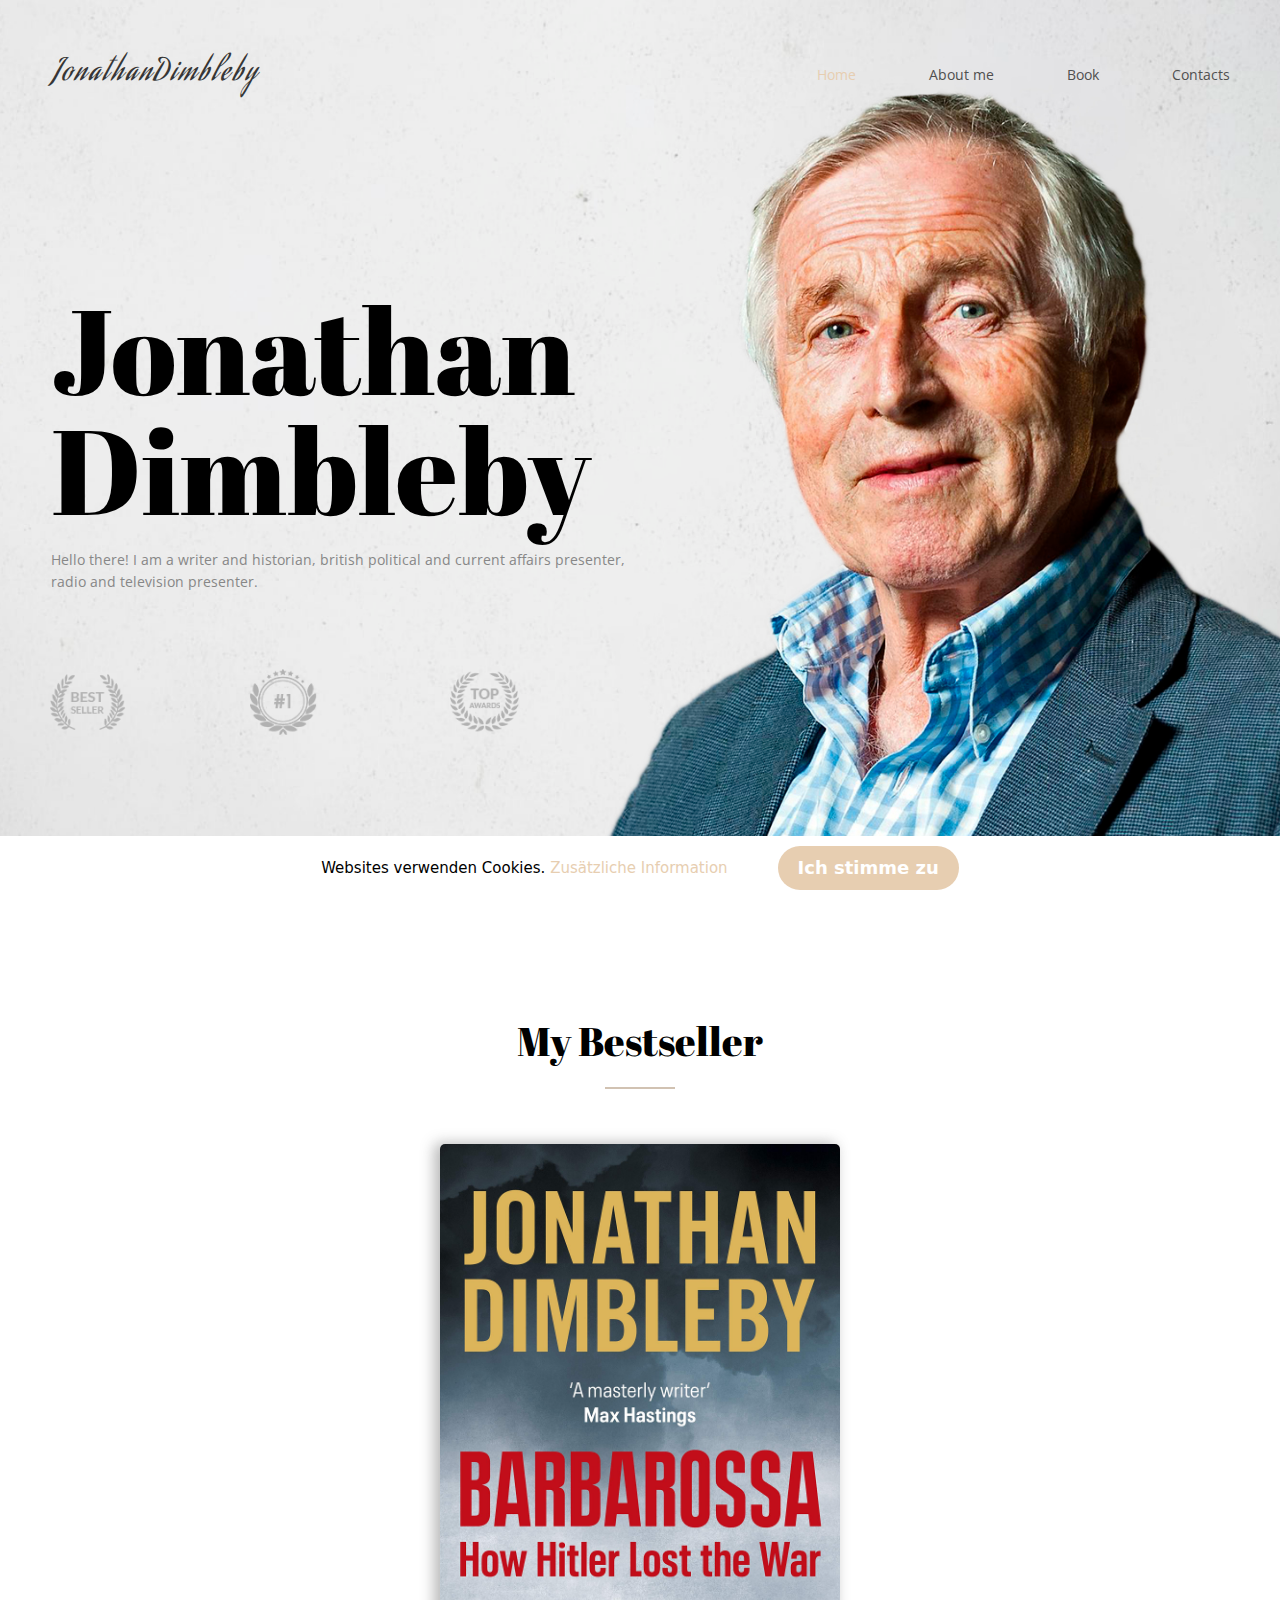
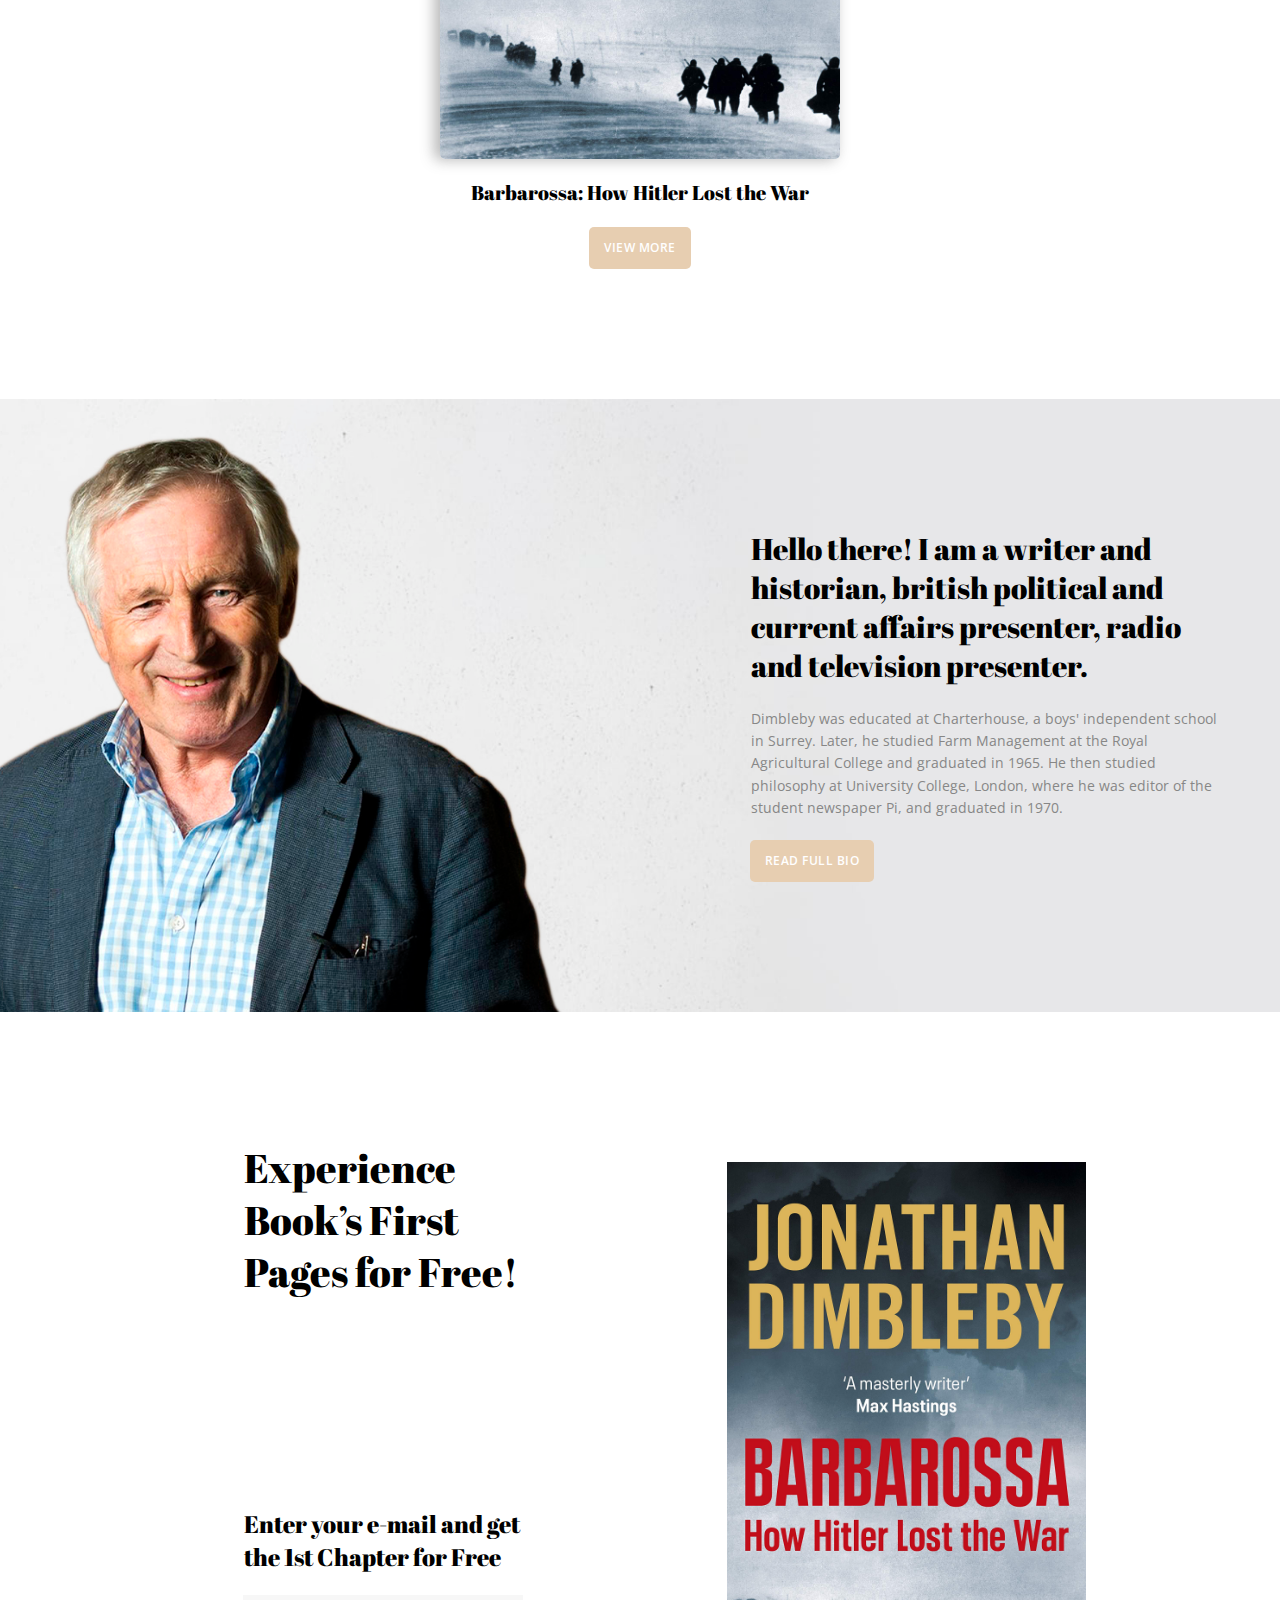
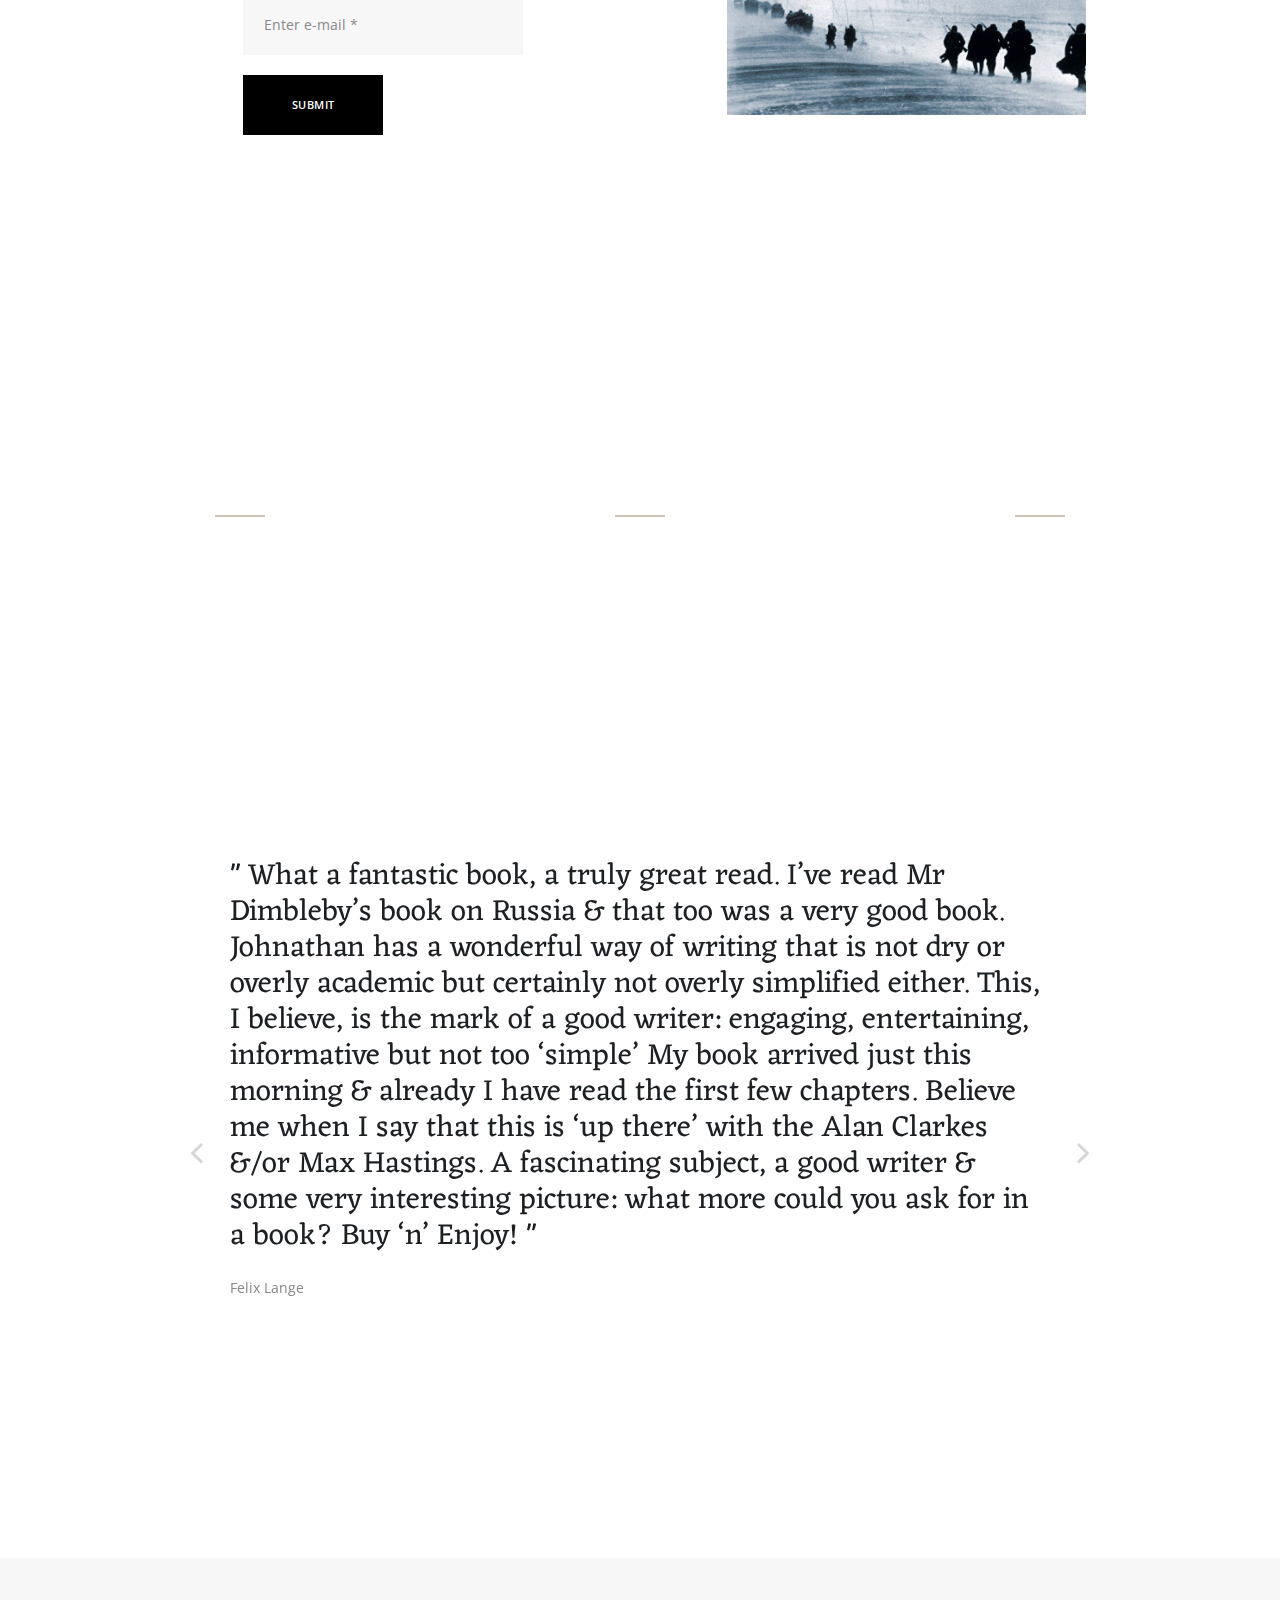
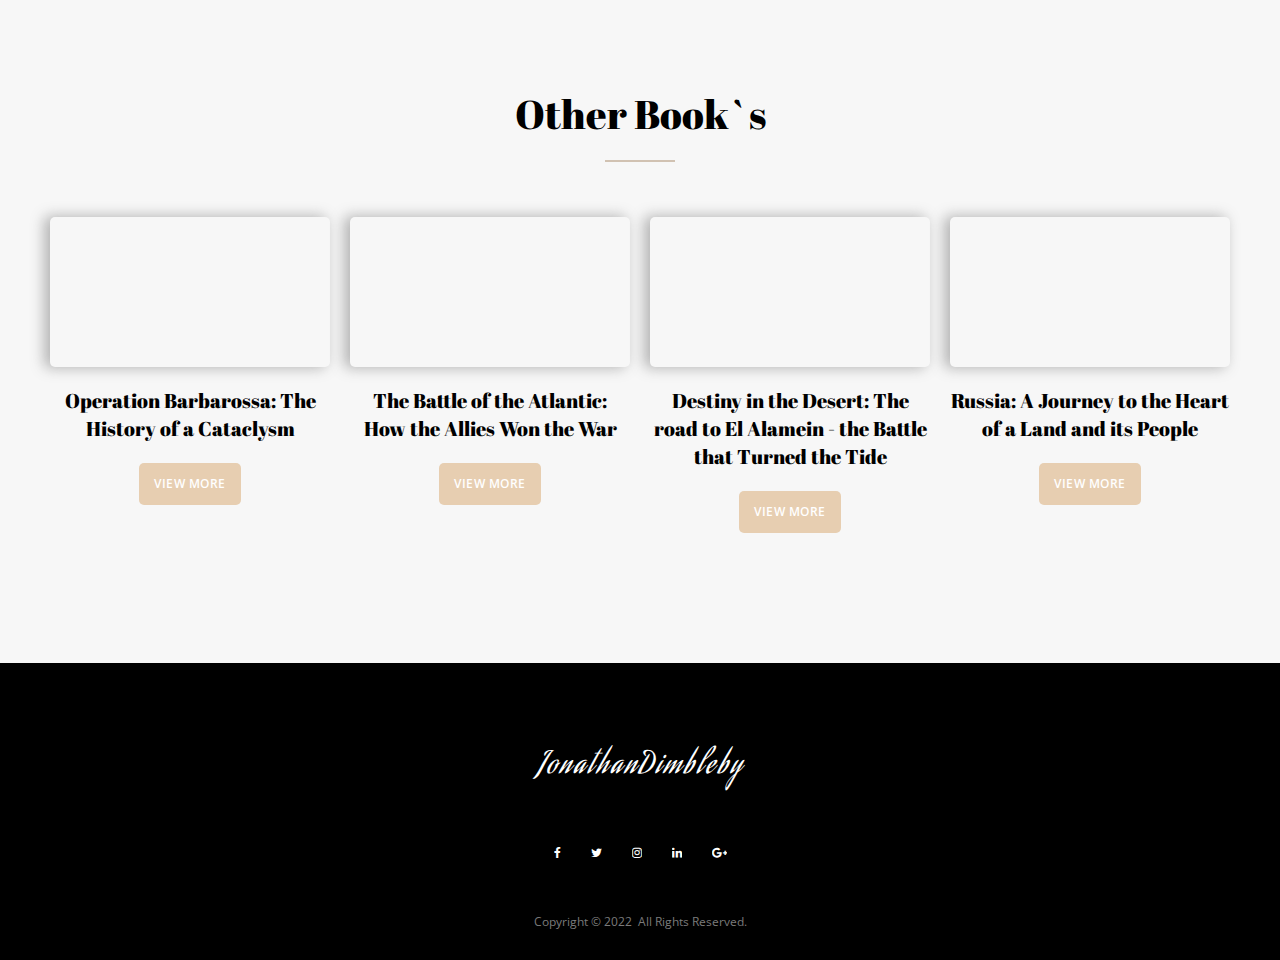
==== commit a8142ccb: "chore: progress" ====
--- a/index.html
+++ b/index.html
@@ -13,6 +13,7 @@
     <meta name="viewport" content="width=device-width, initial-scale=1.0">
     <link rel="preload" as="font" type="font/woff2" crossorigin href="assets/fonts/fontawesome-webfont.woff2?v=4.7.0">
     <link rel="stylesheet" href="assets/css/assets.min.css">
+    <link rel="stylesheet" href="assets/css/cookie.css">
     <style>
         @import url(assets/css/css.css);
     </style>
@@ -200,7 +201,7 @@
                                                                 </div>
                                                             </div>
                                                             <div data-widget-id="wid_1514890466_bv6mpfcj9" class="moto-widget moto-widget-button moto-preset-5 moto-preset-provider-default moto-align-center moto-spacing-top-auto moto-spacing-right-auto moto-spacing-bottom-auto moto-spacing-left-auto " data-widget="button">
-                                                                <a href="book.html" data-action="page" class="moto-widget-button-link moto-size-medium moto-link"><span class="fa moto-widget-theme-icon"></span> <span class="moto-widget-button-label">VIEW MORE</span></a>
+                                                                <a href="book.html" data-action="page" class="moto-widget-button-link moto-size-medium moto-link"><span class="fa moto-widget-theme-icon"></span> <span>VIEW MORE</span></a>
                                                             </div>
                                                         </div>
                                                     </div>
@@ -246,7 +247,7 @@
                                                 </div>
                                             </div>
                                             <div data-widget-id="wid_1514894738_u54rqbf54" class="moto-widget moto-widget-button moto-preset-5 moto-preset-provider-default moto-align-left moto-spacing-top-auto moto-spacing-right-auto moto-spacing-bottom-auto moto-spacing-left-auto " data-widget="button">
-                                                <a href="about-me.html" data-action="page" class="moto-widget-button-link moto-size-medium moto-link"><span class="fa moto-widget-theme-icon"></span> <span class="moto-widget-button-label">READ FULL BIO</span></a>
+                                                <a href="about-me.html" data-action="page" class="moto-widget-button-link moto-size-medium moto-link"><span class="fa moto-widget-theme-icon"></span> <span>READ FULL BIO</span></a>
                                             </div>
                                         </div>
 
@@ -620,7 +621,7 @@
 
 
                                                             <div data-widget-id="wid_1514902203_jvlc2vvc6" class="moto-widget moto-widget-button moto-preset-5 moto-preset-provider-default moto-align-center moto-spacing-top-auto moto-spacing-right-auto moto-spacing-bottom-auto moto-spacing-left-auto " data-widget="button">
-                                                                <a href="book-1.html" data-action="page" class="moto-widget-button-link moto-size-medium moto-link"><span class="fa moto-widget-theme-icon"></span> <span class="moto-widget-button-label">VIEW MORE</span></a>
+                                                                <a href="book-1.html" data-action="page" class="moto-widget-button-link moto-size-medium moto-link"><span class="fa moto-widget-theme-icon"></span> <span>VIEW MORE</span></a>
                                                             </div>
 
 
@@ -654,7 +655,7 @@
 
 
                                                             <div data-widget-id="wid_1514902203_uki49jd7s" class="moto-widget moto-widget-button moto-preset-5 moto-preset-provider-default moto-align-center moto-spacing-top-auto moto-spacing-right-auto moto-spacing-bottom-auto moto-spacing-left-auto " data-widget="button">
-                                                                <a href="book-2.html" data-action="page" class="moto-widget-button-link moto-size-medium moto-link"><span class="fa moto-widget-theme-icon"></span> <span class="moto-widget-button-label">VIEW MORE</span></a>
+                                                                <a href="book-2.html" data-action="page" class="moto-widget-button-link moto-size-medium moto-link"><span class="fa moto-widget-theme-icon"></span> <span>VIEW MORE</span></a>
                                                             </div>
 
 
@@ -685,7 +686,7 @@
 
 
                                                             <div data-widget-id="wid_1514902203_l40re94yh" class="moto-widget moto-widget-button moto-preset-5 moto-preset-provider-default moto-align-center moto-spacing-top-auto moto-spacing-right-auto moto-spacing-bottom-auto moto-spacing-left-auto " data-widget="button">
-                                                                <a href="book-3.html" data-action="page" class="moto-widget-button-link moto-size-medium moto-link"><span class="fa moto-widget-theme-icon"></span> <span class="moto-widget-button-label">VIEW MORE</span></a>
+                                                                <a href="book-3.html" data-action="page" class="moto-widget-button-link moto-size-medium moto-link"><span class="fa moto-widget-theme-icon"></span> <span>VIEW MORE</span></a>
                                                             </div>
 
 
@@ -716,7 +717,7 @@
 
 
                                                             <div data-widget-id="wid_1514902203_50zhf5ig9" class="moto-widget moto-widget-button moto-preset-5 moto-preset-provider-default moto-align-center moto-spacing-top-auto moto-spacing-right-auto moto-spacing-bottom-auto moto-spacing-left-auto " data-widget="button">
-                                                                <a href="book-4.html" data-action="page" class="moto-widget-button-link moto-size-medium moto-link"><span class="fa moto-widget-theme-icon"></span> <span class="moto-widget-button-label">VIEW MORE</span></a>
+                                                                <a href="book-4.html" data-action="page" class="moto-widget-button-link moto-size-medium moto-link"><span class="fa moto-widget-theme-icon"></span> <span>VIEW MORE</span></a>
                                                             </div>
 
 
@@ -837,7 +838,6 @@
             <span class="moto-back-to-top-button-icon fa"></span>
         </a>
     </div>
-
 
     <script type="text/javascript" data-cfasync="false">
         var websiteConfig = websiteConfig || {};
@@ -877,6 +877,7 @@
             window.lazySizesConfig.preloadAfterLoad = true;
         }
     </script>
+
     <script src="assets/js/website.assets.min.js" type="text/javascript" data-cfasync="false"></script>
     <script type="text/javascript" data-cfasync="false">
         angular.module('website.plugins', []);
@@ -885,9 +886,7 @@
     <script type="text/javascript">
         $.fn.motoGoogleMap.setApiKey('AIzaSyCPbz3W389x_owB2TlrqPuMEYCTFVuRvMY');
     </script>
-
-
-
+    <script type="text/javascript" src="assets/js/jquery.ihavecookies.js"></script>
 </body>
 
 </html>--- a/assets/css/cookie.css
+++ b/assets/css/cookie.css
@@ -0,0 +1,109 @@
+       :root {
+          --purple: #fff;
+          --red: #42c7f4;
+      }
+      
+      #gdpr-cookie-message {
+          position: fixed;
+          bottom: 0;
+          width: 100%;
+          background-color: var(--purple);
+          padding: 10px;
+          text-align: center;
+          font-family: system-ui;
+          z-index: 1000;
+          display: flex;
+          justify-content: center;
+          align-items: center;
+      }
+      
+      #gdpr-cookie-message h4 {
+          color: var(--red);
+          font-family: 'Quicksand', sans-serif;
+          font-size: 18px;
+          font-weight: 500;
+          margin-bottom: 10px;
+      }
+      
+      #gdpr-cookie-message h5 {
+          color: var(--red);
+          font-family: 'Quicksand', sans-serif;
+          font-size: 15px;
+          font-weight: 500;
+          margin-bottom: 10px;
+      }
+      
+      #gdpr-cookie-message p,
+      #gdpr-cookie-message ul {
+          color: #000;
+          font-size: 15px;
+          line-height: 1.5em;
+          margin: 0;
+      }
+      
+      #gdpr-cookie-message p:last-child {
+          margin-bottom: 0;
+          text-align: center;
+      }
+      
+      #gdpr-cookie-message li {
+          width: 49%;
+          display: inline-block;
+      }
+      
+      #gdpr-cookie-message a {
+          color: #e7ceb1;
+          text-decoration: none;
+          font-size: 15px;
+          padding-bottom: 2px;
+          border-bottom: 1px dotted rgba(255, 255, 255, 0.75);
+          transition: all 0.3s ease-in;
+      }
+      
+      #gdpr-cookie-message a:hover {
+          color: #696969;
+          transition: all 0.3s ease-in;
+      }
+      
+      #gdpr-cookie-message button {
+          padding: 11px 20px;
+          margin-left: 50px;
+          background: #e7ceb1;
+          color: #fff;
+          font-size: 18px;
+          line-height: 22px;
+          font-weight: 700;
+          border: none;
+          position: relative;
+          border-radius: 40px;
+      }
+      
+      #gdpr-cookie-message button:hover {
+          background: #696969;
+          transition: all 0.3s ease-in;
+      }
+      
+      button#gdpr-cookie-advanced {
+          background: white;
+          color: var(--red);
+      }
+      
+      #gdpr-cookie-message button:disabled {
+          opacity: 0.3;
+      }
+      
+      #gdpr-cookie-message input[type="checkbox"] {
+          float: none;
+          margin-top: 0;
+          margin-right: 5px;
+      }
+      
+      @media (max-width: 1000px) {
+          #gdpr-cookie-message {
+              flex-direction: column;
+          }
+          #gdpr-cookie-message button {
+              margin-left: 0;
+              margin-top: 10px;
+          }
+      }--- a/assets/css/styles.css
+++ b/assets/css/styles.css
@@ -1600,6 +1600,7 @@
     line-height: 22px;
     border: 2px solid;
     letter-spacing: .48px;
+    background: rgb(231, 206, 177);
 }
 
 .moto-widget-button .moto-widget-button-link.moto-size-small {
@@ -1650,9 +1651,9 @@
 }
 
 .moto-widget-button.moto-preset-5 .moto-widget-button-link {
-    padding: 0;
+    padding: 10px 15px;
     border: none;
-    border-radius: 0;
+    border-radius: 5px;
     min-width: 0;
     min-height: auto;
 }
@@ -2720,7 +2721,7 @@
     font-family: 'Open Sans', sans-serif;
     font-weight: 600;
     font-style: normal;
-    color: #e7ceb1;
+    color: #fff;
 }
 
 .moto-widget-button.moto-preset-5 .moto-widget-button-link:hover {
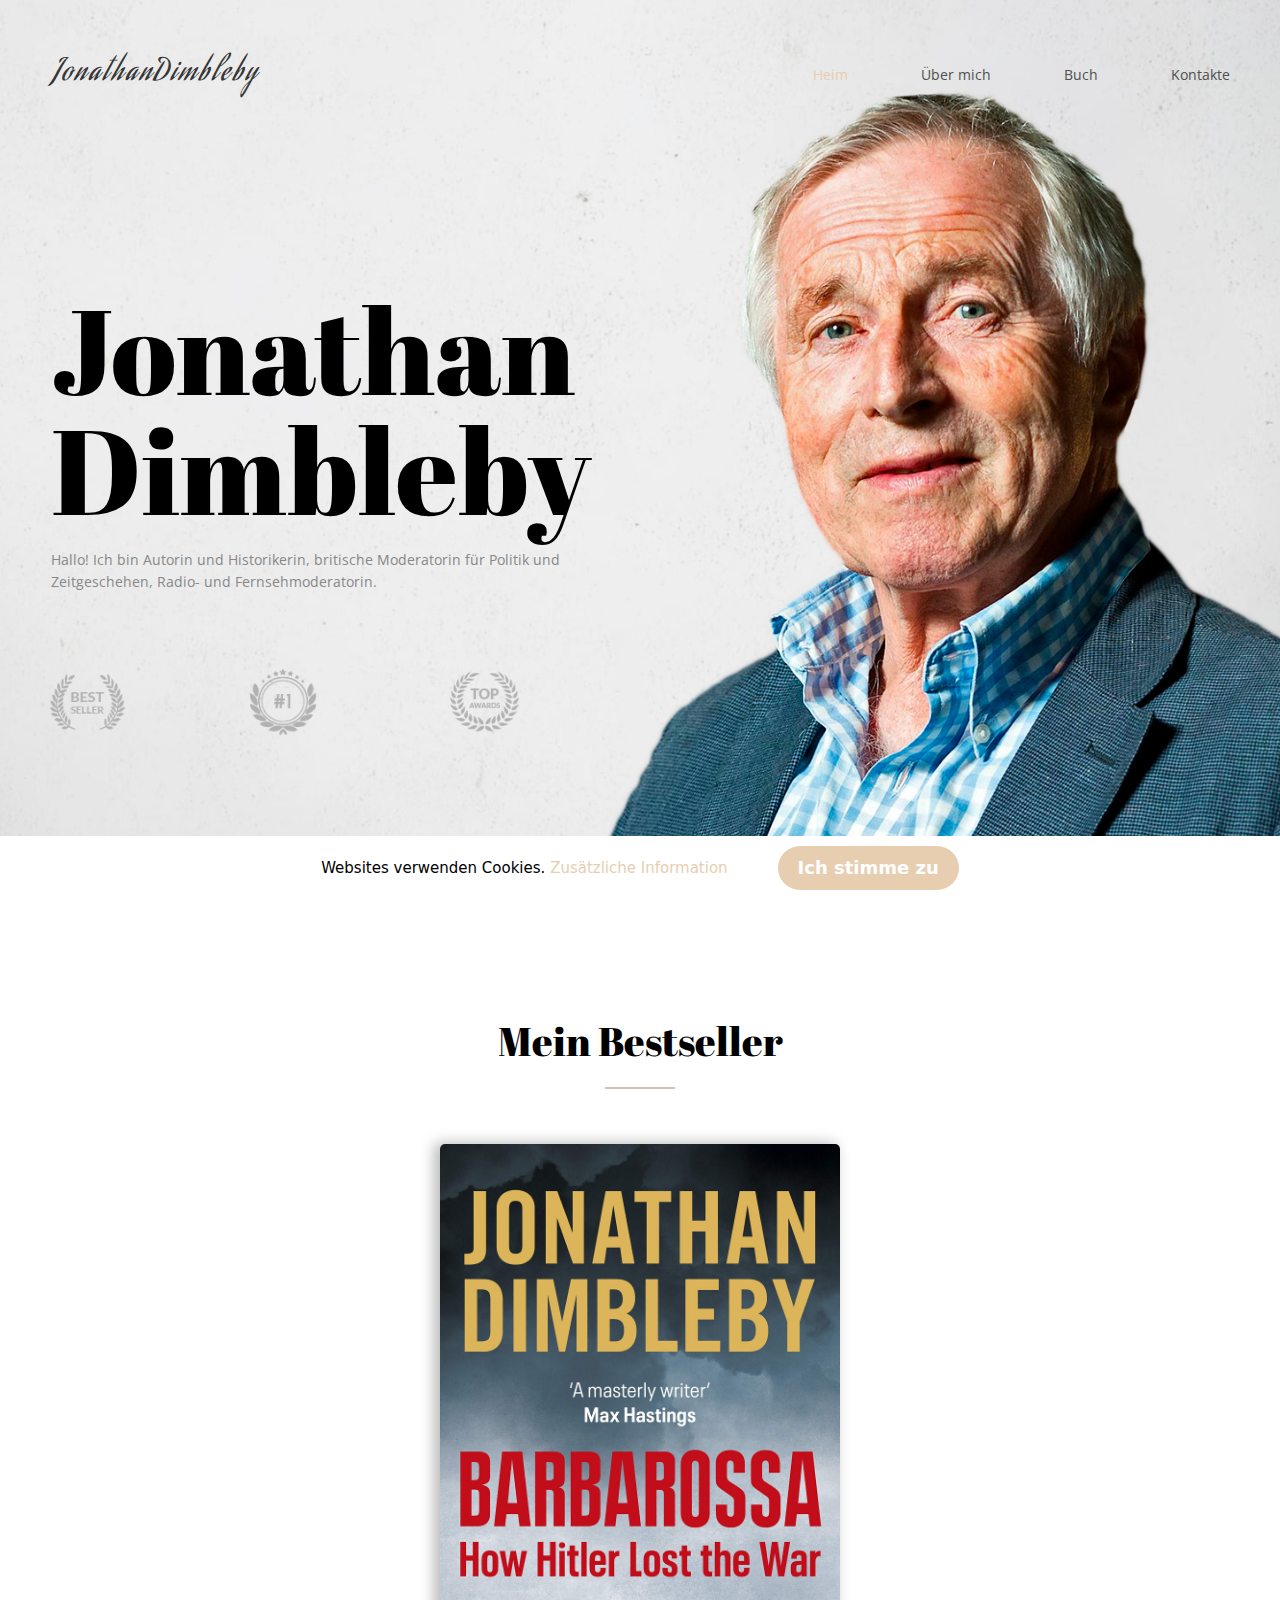
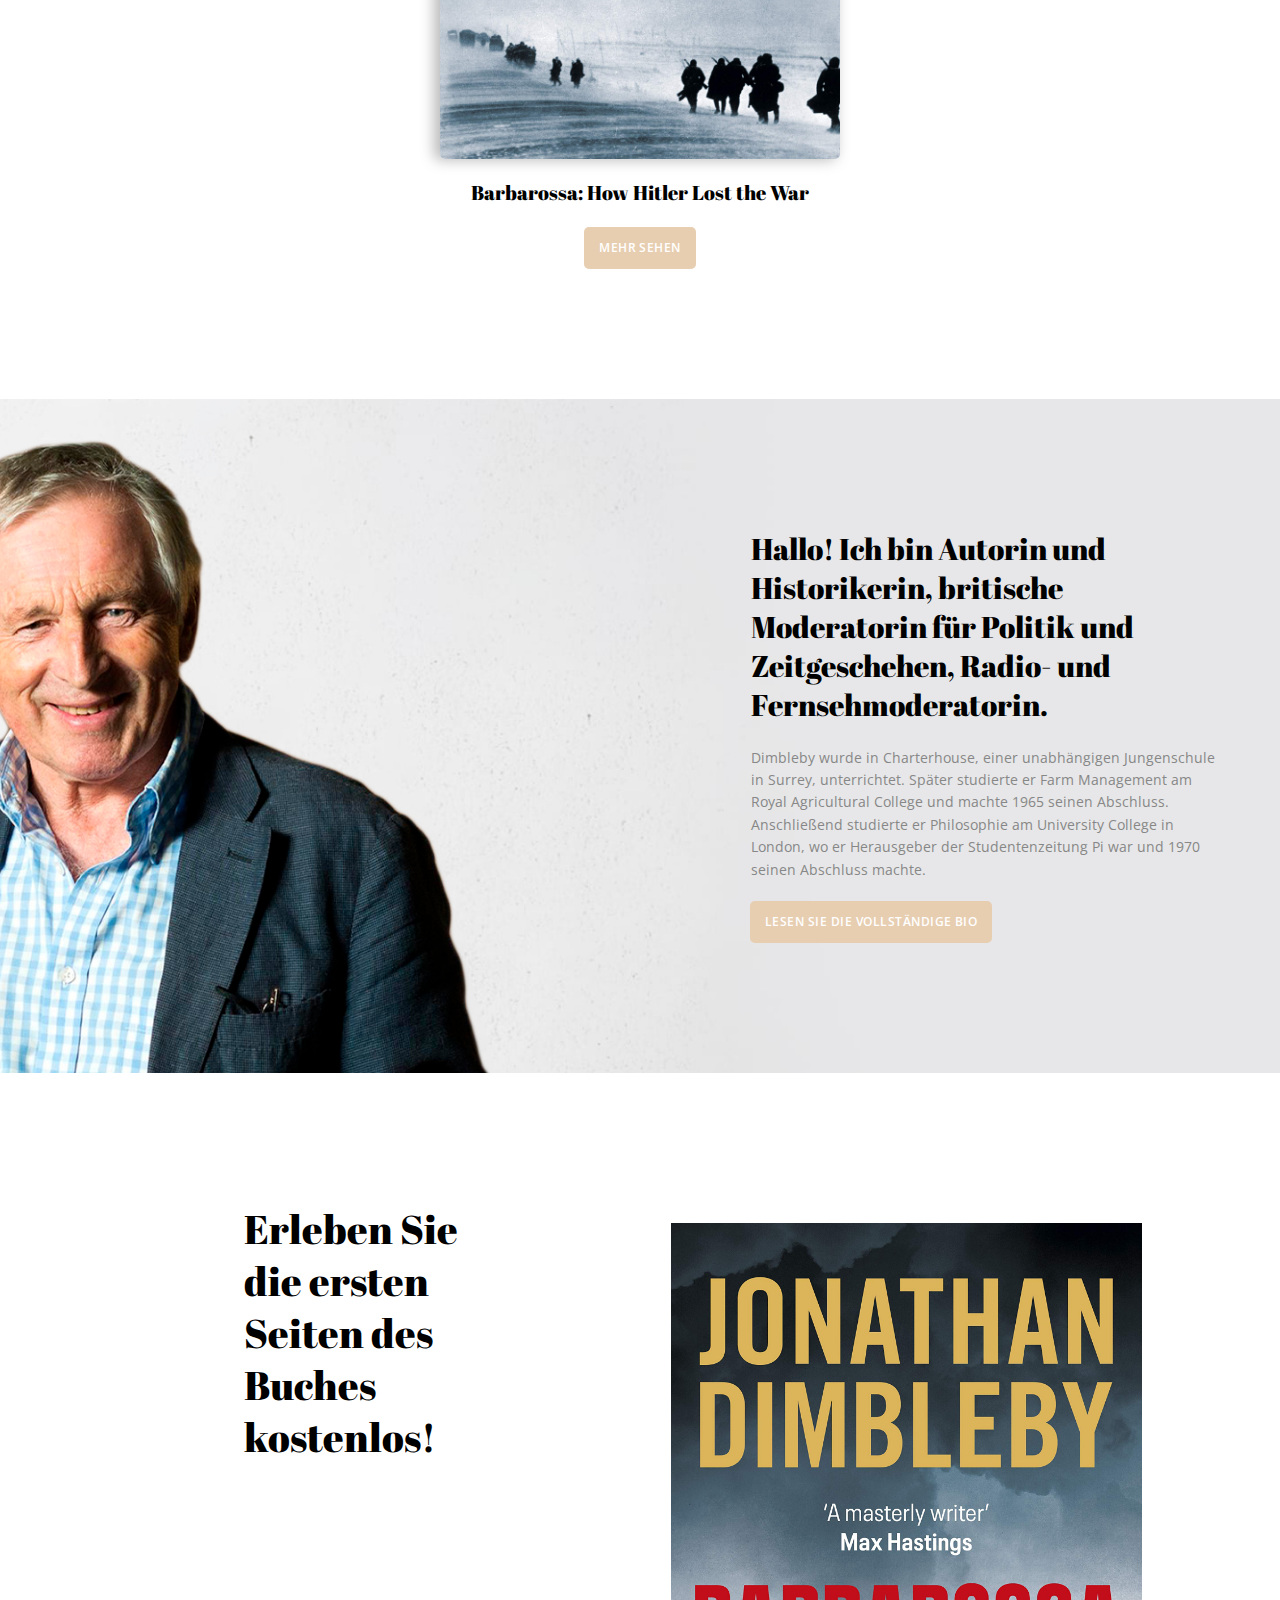
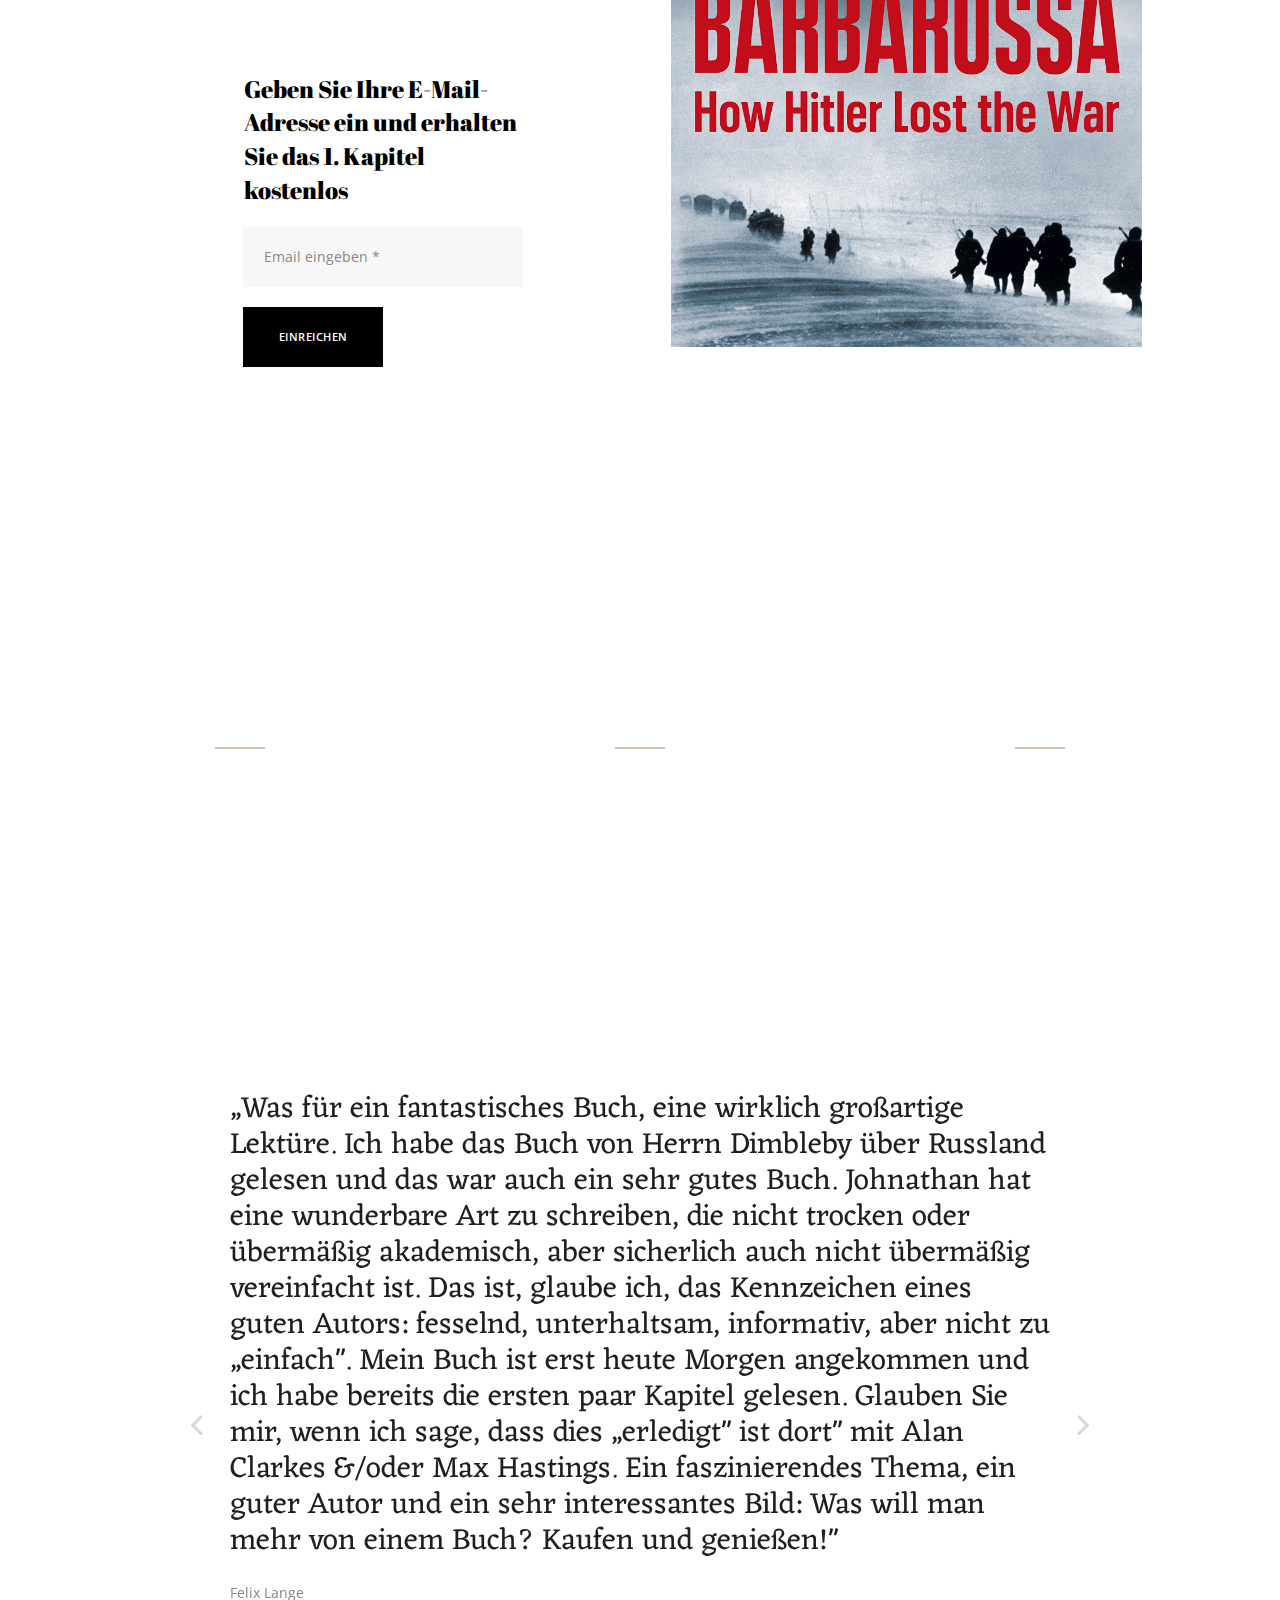
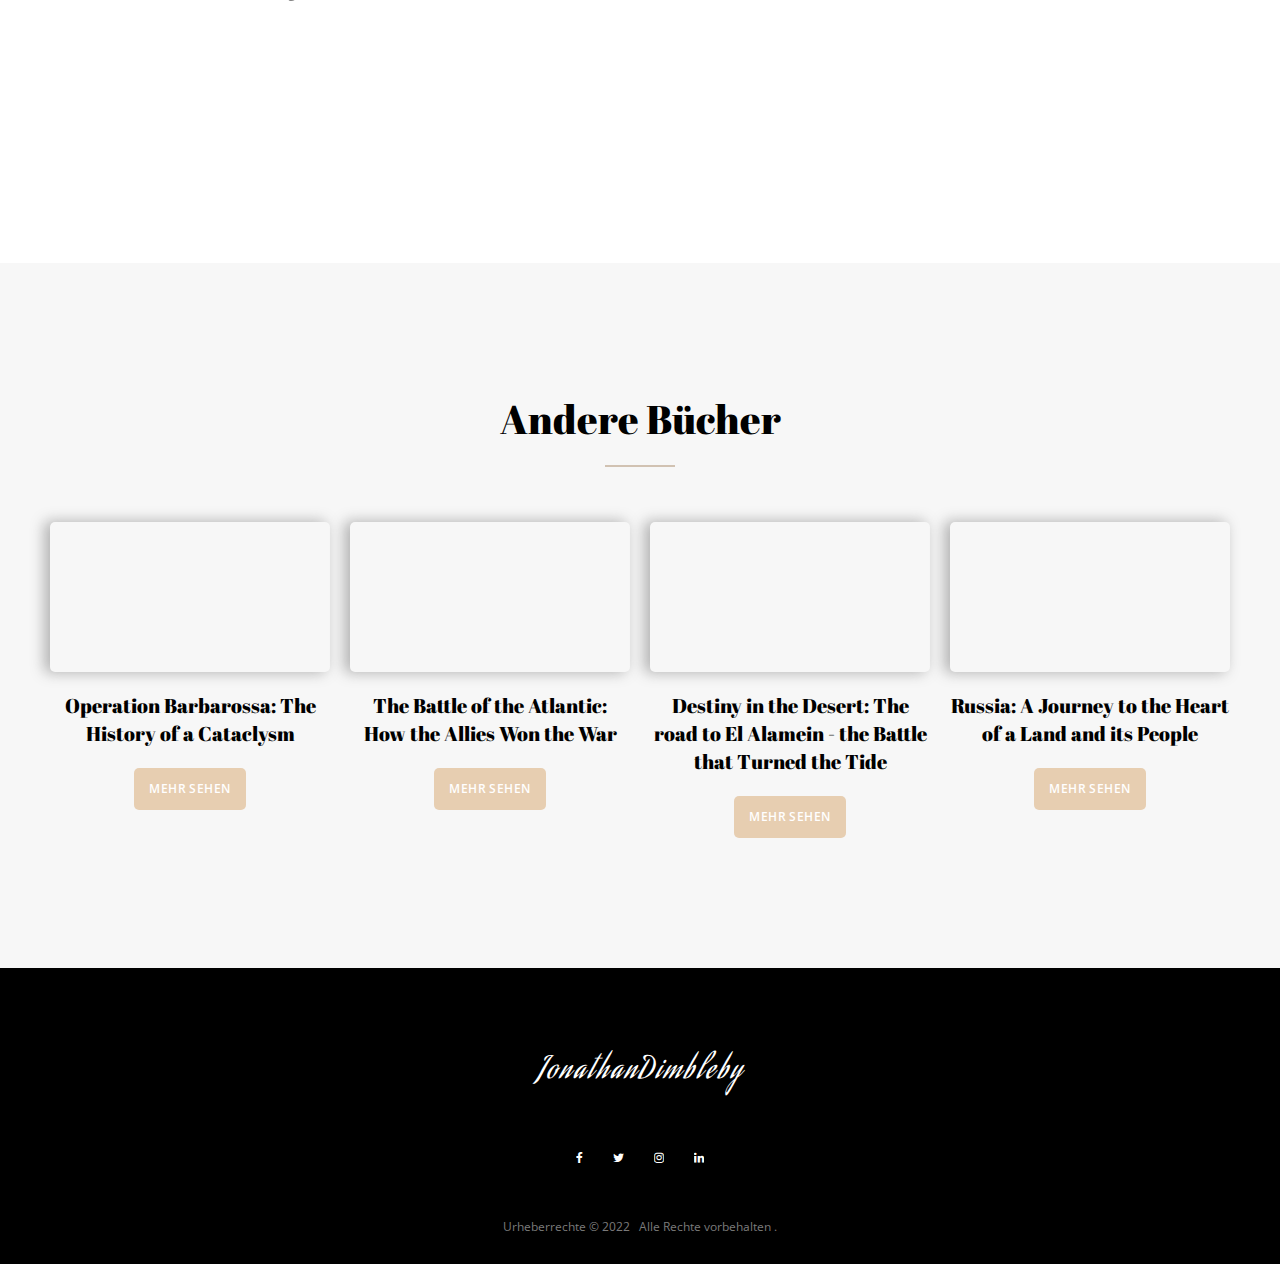
==== commit ddc2c3b7: "chore: progress" ====
--- a/index.html
+++ b/index.html
@@ -1,17 +1,13 @@
 <!DOCTYPE html>
-<html lang="en" data-ng-app="website">
+<html lang="de" data-ng-app="website">
 
 <head>
     <meta charset="utf-8">
     <title>Jonathan Dimbleby</title>
     <link rel="SHORTCUT ICON" href="assets/images/favicon.ico" type="image/vnd.microsoft.icon">
-    <link rel="canonical" href="https://template65305.motopreview.com/">
-    <meta property="og:title" content="Home">
-    <meta property="og:url" content="https://template65305.motopreview.com/">
-    <meta property="og:type" content="website">
     <meta http-equiv="X-UA-Compatible" content="IE=Edge">
     <meta name="viewport" content="width=device-width, initial-scale=1.0">
-    <link rel="preload" as="font" type="font/woff2" crossorigin href="assets/fonts/fontawesome-webfont.woff2?v=4.7.0">
+    <link rel="preload" as="font" type="font/woff2" crossorigin="" href="assets/fonts/fontawesome-webfont.woff2?v=4.7.0">
     <link rel="stylesheet" href="assets/css/assets.min.css">
     <link rel="stylesheet" href="assets/css/cookie.css">
     <style>
@@ -21,54 +17,68 @@
 </head>
 
 <body class="moto-background moto-website_live">
-
-
-
-
-
-
     <div class="page">
-
         <header id="section-header" class="header moto-section" data-widget="section" data-container="section">
             <div class="moto-widget moto-widget-block moto-spacing-top-medium moto-spacing-right-auto moto-spacing-bottom-large moto-spacing-left-auto" data-widget="block" data-spacing="mala" style="background-image:url(assets/images/mt-1302-content-bg01.jpg);background-position:top;background-repeat:no-repeat;background-size:cover;"
                 data-bg-image="2018/01/mt-1302-content-bg01.jpg" data-bg-position="top">
-
                 <div class="container-fluid">
                     <div class="row">
                         <div class="moto-cell col-sm-12" data-container="container">
 
-                            <div class="moto-widget moto-widget-row row-fixed moto-justify-content_center moto-spacing-top-auto moto-spacing-right-auto moto-spacing-bottom-auto moto-spacing-left-auto" data-grid-type="sm" data-widget="row" data-spacing="aaaa" style data-draggable-disabled
+                            <div class="moto-widget moto-widget-row row-fixed moto-justify-content_center moto-spacing-top-auto moto-spacing-right-auto moto-spacing-bottom-auto moto-spacing-left-auto" data-grid-type="sm" data-widget="row" data-spacing="aaaa" style="" data-draggable-disabled=""
                                 data-bg-position="left top">
 
                                 <div class="container-fluid">
                                     <div class="row" data-container="container">
 
 
-                                        <div class="moto-widget moto-widget-row__column moto-cell col-sm-3 moto-spacing-top-auto moto-spacing-right-auto moto-spacing-bottom-auto moto-spacing-left-auto" style data-widget="row.column" data-container="container" data-spacing="aaaa" data-bg-position="left top">
-
-                                            <div class="moto-widget moto-widget-text moto-preset-default moto-spacing-top-auto moto-spacing-right-auto moto-spacing-bottom-auto moto-spacing-left-auto" data-widget="text" data-preset="default" data-spacing="aaaa" data-animation data-draggable-disabled>
-                                                <div class="moto-widget-text-content moto-widget-text-editable">
-                                                    <p class="moto-text_system_1"><a href="index.html" data-action="page" data-id="1" class="moto-link">JonathanDimbleby</a></p>
-                                                </div>
-                                            </div>
-                                        </div>
-                                        <div class="moto-widget moto-widget-row__column moto-cell col-sm-9 moto-spacing-top-auto moto-spacing-right-auto moto-spacing-bottom-auto moto-spacing-left-auto" style data-widget="row.column" data-container="container" data-spacing="aaaa" data-bg-position="left top">
+                                        <div class="moto-widget moto-widget-row__column moto-cell col-sm-3 moto-spacing-top-auto moto-spacing-right-auto moto-spacing-bottom-auto moto-spacing-left-auto" style="" data-widget="row.column" data-container="container" data-spacing="aaaa" data-bg-position="left top">
+
+                                            <div class="moto-widget moto-widget-text moto-preset-default moto-spacing-top-auto moto-spacing-right-auto moto-spacing-bottom-auto moto-spacing-left-auto" data-widget="text" data-preset="default" data-spacing="aaaa" data-animation="" data-draggable-disabled="">
+                                                <div class="moto-widget-text-content moto-widget-text-editable">
+                                                    <p class="moto-text_system_1">
+                                                        <a href="index.html" data-action="page" data-id="1" class="moto-link">
+                                                            
+                                                                JonathanDimbleby
+                                                            
+                                                        </a>
+                                                    </p>
+                                                </div>
+                                            </div>
+                                        </div>
+                                        <div class="moto-widget moto-widget-row__column moto-cell col-sm-9 moto-spacing-top-auto moto-spacing-right-auto moto-spacing-bottom-auto moto-spacing-left-auto" style="" data-widget="row.column" data-container="container" data-spacing="aaaa" data-bg-position="left top">
 
                                             <div data-widget-id="wid_1514887620_1k9qmtarx" class="moto-widget moto-widget-menu moto-preset-default moto-align-right moto-align-center_mobile-h moto-spacing-top-auto moto-spacing-right-auto moto-spacing-bottom-auto moto-spacing-left-auto" data-preset="default"
                                                 data-widget="menu">
                                                 <a href="#" class="moto-widget-menu-toggle-btn"><i class="moto-widget-menu-toggle-btn-icon fa fa-bars"></i></a>
                                                 <ul class="moto-widget-menu-list moto-widget-menu-list_horizontal">
                                                     <li class="moto-widget-menu-item">
-                                                        <a href="index.html" data-action="page" class="moto-widget-menu-link moto-widget-menu-link-level-1 moto-widget-menu-link-active moto-link">Home</a>
+                                                        <a href="index.html" data-action="page" class="moto-widget-menu-link moto-widget-menu-link-level-1 moto-widget-menu-link-active moto-link">
+                                                            
+                                                                Heim
+                                                            
+                                                        </a>
                                                     </li>
                                                     <li class="moto-widget-menu-item moto-widget-menu-item-has-submenu">
-                                                        <a href="about-me.html" data-action="page" class="moto-widget-menu-link moto-widget-menu-link-level-1 moto-widget-menu-link-submenu moto-link">About me</a>
+                                                        <a href="about-me.html" data-action="page" class="moto-widget-menu-link moto-widget-menu-link-level-1 moto-widget-menu-link-submenu moto-link">
+                                                            
+                                                                Über mich
+                                                            
+                                                        </a>
                                                     </li>
                                                     <li class="moto-widget-menu-item">
-                                                        <a href="book.html" data-action="page" class="moto-widget-menu-link moto-widget-menu-link-level-1 moto-link">Book</a>
+                                                        <a href="book.html" data-action="page" class="moto-widget-menu-link moto-widget-menu-link-level-1 moto-link">
+                                                            
+                                                                Buch
+                                                            
+                                                        </a>
                                                     </li>
                                                     <li class="moto-widget-menu-item">
-                                                        <a href="contacts.html" data-action="page" class="moto-widget-menu-link moto-widget-menu-link-level-1 moto-link">Contacts</a>
+                                                        <a href="contacts.html" data-action="page" class="moto-widget-menu-link moto-widget-menu-link-level-1 moto-link">
+                                                            
+                                                                Kontakte
+                                                            
+                                                        </a>
                                                     </li>
                                                 </ul>
                                             </div>
@@ -83,54 +93,62 @@
                                 data-spacing="maaa" data-visible-on="desktop">
                                 <div class="moto-widget-spacer-block" style="height:10px"></div>
                             </div>
-                            <div class="moto-widget moto-widget-row row-fixed moto-spacing-top-large moto-spacing-right-auto moto-spacing-bottom-auto moto-spacing-left-auto" data-grid-type="xs" data-widget="row" data-spacing="laaa" style data-bg-position="left top">
+                            <div class="moto-widget moto-widget-row row-fixed moto-spacing-top-large moto-spacing-right-auto moto-spacing-bottom-auto moto-spacing-left-auto" data-grid-type="xs" data-widget="row" data-spacing="laaa" style="" data-bg-position="left top">
 
                                 <div class="container-fluid">
                                     <div class="row" data-container="container">
 
 
-                                        <div class="moto-widget moto-widget-row__column moto-cell col-xs-6 moto-spacing-top-auto moto-spacing-right-auto moto-spacing-bottom-auto moto-spacing-left-auto" style data-widget="row.column" data-container="container" data-spacing="aaaa" data-bg-position="left top">
-
-                                            <div class="moto-widget moto-widget-text moto-preset-default moto-spacing-top-auto moto-spacing-right-auto moto-spacing-bottom-small moto-spacing-left-auto" data-widget="text" data-preset="default" data-spacing="aasa" data-animation>
-                                                <div class="moto-widget-text-content moto-widget-text-editable">
-                                                    <h1 class="moto-text_system_3">Jonathan Dimbleby</h1>
-                                                </div>
-                                            </div>
-                                            <div class="moto-widget moto-widget-text moto-preset-default moto-spacing-top-auto moto-spacing-right-auto moto-spacing-bottom-medium moto-spacing-left-auto" data-widget="text" data-preset="default" data-spacing="aama" data-animation>
-                                                <div class="moto-widget-text-content moto-widget-text-editable">
-                                                    <p class="moto-text_normal">Hello there! I am a writer and historian, british political and current affairs presenter, radio and television presenter.</p>
-                                                </div>
-                                            </div>
-                                            <div class="moto-widget moto-widget-row moto-justify-content_center moto-spacing-top-auto moto-spacing-right-auto moto-spacing-bottom-auto moto-spacing-left-auto" data-grid-type="xs" data-widget="row" data-spacing="aaaa" style data-bg-position="left top">
+                                        <div class="moto-widget moto-widget-row__column moto-cell col-xs-6 moto-spacing-top-auto moto-spacing-right-auto moto-spacing-bottom-auto moto-spacing-left-auto" style="" data-widget="row.column" data-container="container" data-spacing="aaaa" data-bg-position="left top">
+
+                                            <div class="moto-widget moto-widget-text moto-preset-default moto-spacing-top-auto moto-spacing-right-auto moto-spacing-bottom-small moto-spacing-left-auto" data-widget="text" data-preset="default" data-spacing="aasa" data-animation="">
+                                                <div class="moto-widget-text-content moto-widget-text-editable">
+                                                    <h1 class="moto-text_system_3">
+
+                                                        Jonathan Dimbleby
+
+                                                    </h1>
+                                                </div>
+                                            </div>
+                                            <div class="moto-widget moto-widget-text moto-preset-default moto-spacing-top-auto moto-spacing-right-auto moto-spacing-bottom-medium moto-spacing-left-auto" data-widget="text" data-preset="default" data-spacing="aama" data-animation="">
+                                                <div class="moto-widget-text-content moto-widget-text-editable">
+                                                    <p class="moto-text_normal">
+
+                                                        Hallo! Ich bin Autorin und Historikerin, britische Moderatorin für Politik und Zeitgeschehen, Radio- und Fernsehmoderatorin.
+
+                                                    </p>
+                                                </div>
+                                            </div>
+                                            <div class="moto-widget moto-widget-row moto-justify-content_center moto-spacing-top-auto moto-spacing-right-auto moto-spacing-bottom-auto moto-spacing-left-auto" data-grid-type="xs" data-widget="row" data-spacing="aaaa" style="" data-bg-position="left top">
 
                                                 <div class="container-fluid">
                                                     <div class="row" data-container="container">
 
 
-                                                        <div class="moto-widget moto-widget-row__column moto-cell col-xs-4 moto-spacing-top-auto moto-spacing-right-auto moto-spacing-bottom-auto moto-spacing-left-auto" style data-widget="row.column" data-container="container" data-spacing="aaaa" data-bg-position="left top">
+                                                        <div class="moto-widget moto-widget-row__column moto-cell col-xs-4 moto-spacing-top-auto moto-spacing-right-auto moto-spacing-bottom-auto moto-spacing-left-auto" style="" data-widget="row.column" data-container="container" data-spacing="aaaa" data-bg-position="left top">
 
                                                             <div data-widget-id="wid_1514894178_jkrromp4s" class="moto-widget moto-widget-image moto-widget_with-deferred-content moto-preset-default moto-align-left moto-spacing-top-small moto-spacing-right-auto moto-spacing-bottom-small moto-spacing-left-auto "
                                                                 data-widget="image">
                                                                 <span class="moto-widget-image-link">
-                <img data-src="assets/images/mt-1302-home-icon01.png" src="data:image/svg+xml,%3Csvg xmlns=&#x27;http://www.w3.org/2000/svg&#x27; viewBox=&#x27;0 0  &#x27;%3E%3C/svg%3E" class="moto-widget-image-picture moto-widget-deferred-content lazyload" data-id="170" title alt>
+                <img data-src="assets/images/mt-1302-home-icon01.png" src="data:image/svg+xml,%3Csvg xmlns='http://www.w3.org/2000/svg' viewBox='0 0  '%3E%3C/svg%3E" class="moto-widget-image-picture moto-widget-deferred-content lazyload" data-id="170" title="" alt="">
             </span>
                                                             </div>
                                                         </div>
-                                                        <div class="moto-widget moto-widget-row__column moto-cell col-xs-4 moto-spacing-top-auto moto-spacing-right-auto moto-spacing-bottom-auto moto-spacing-left-auto" style data-widget="row.column" data-container="container" data-spacing="aaaa" data-bg-position="left top">
+                                                        <div class="moto-widget moto-widget-row__column moto-cell col-xs-4 moto-spacing-top-auto moto-spacing-right-auto moto-spacing-bottom-auto moto-spacing-left-auto" style="" data-widget="row.column" data-container="container" data-spacing="aaaa" data-bg-position="left top">
 
                                                             <div data-widget-id="wid_1514894191_2c03gb74r" class="moto-widget moto-widget-image moto-widget_with-deferred-content moto-preset-default moto-align-left moto-spacing-top-small moto-spacing-right-auto moto-spacing-bottom-small moto-spacing-left-auto "
                                                                 data-widget="image">
                                                                 <span class="moto-widget-image-link">
-                <img data-src="assets/images/mt-1302-home-icon02.png" src="data:image/svg+xml,%3Csvg xmlns=&#x27;http://www.w3.org/2000/svg&#x27; viewBox=&#x27;0 0  &#x27;%3E%3C/svg%3E" class="moto-widget-image-picture moto-widget-deferred-content lazyload" data-id="172" title alt>
+                <img data-src="assets/images/mt-1302-home-icon02.png" src="data:image/svg+xml,%3Csvg xmlns='http://www.w3.org/2000/svg' viewBox='0 0  '%3E%3C/svg%3E" class="moto-widget-image-picture moto-widget-deferred-content lazyload" data-id="172" title="" alt="">
             </span>
                                                             </div>
                                                         </div>
-                                                        <div class="moto-widget moto-widget-row__column moto-cell col-xs-4 moto-spacing-top-auto moto-spacing-right-auto moto-spacing-bottom-auto moto-spacing-left-auto" style data-widget="row.column" data-container="container" data-spacing="aaaa" data-bg-position="left top">
+                                                        <div class="moto-widget moto-widget-row__column moto-cell col-xs-4 moto-spacing-top-auto moto-spacing-right-auto moto-spacing-bottom-auto moto-spacing-left-auto" style="" data-widget="row.column" data-container="container" data-spacing="aaaa" data-bg-position="left top">
 
                                                             <div data-widget-id="wid_1514894195_hib9j2krj" class="moto-widget moto-widget-image moto-widget_with-deferred-content moto-preset-default moto-align-left moto-spacing-top-small moto-spacing-right-auto moto-spacing-bottom-small moto-spacing-left-auto "
                                                                 data-widget="image">
                                                                 <span class="moto-widget-image-link">
-                <img data-src="assets/images/mt-1302-home-icon03.png" src="data:image/svg+xml,%3Csvg xmlns=&#x27;http://www.w3.org/2000/svg&#x27; viewBox=&#x27;0 0  &#x27;%3E%3C/svg%3E" class="moto-widget-image-picture moto-widget-deferred-content lazyload" data-id="173" title alt>
+                <img data-src="assets/images/mt-1302-home-icon03.png" src="data:image/svg+xml,%3Csvg xmlns='http://www.w3.org/2000/svg' viewBox='0 0  '%3E%3C/svg%3E" class="moto-widget-image-picture moto-widget-deferred-content lazyload" data-id="173" title="" alt="">
             </span>
                                                             </div>
                                                         </div>
@@ -141,7 +159,7 @@
                                                 </div>
                                             </div>
                                         </div>
-                                        <div class="moto-widget moto-widget-row__column moto-cell col-xs-6 moto-spacing-top-auto moto-spacing-right-auto moto-spacing-bottom-auto moto-spacing-left-auto" style data-widget="row.column" data-container="container" data-spacing="aaaa" data-bg-position="left top">
+                                        <div class="moto-widget moto-widget-row__column moto-cell col-xs-6 moto-spacing-top-auto moto-spacing-right-auto moto-spacing-bottom-auto moto-spacing-left-auto" style="" data-widget="row.column" data-container="container" data-spacing="aaaa" data-bg-position="left top">
 
                                         </div>
 
@@ -157,51 +175,61 @@
         </header>
 
         <section id="section-content" class="content page-1 moto-section" data-widget="section" data-container="section">
-            <div class="moto-widget moto-widget-block moto-spacing-top-large moto-spacing-right-auto moto-spacing-bottom-large moto-spacing-left-auto" data-widget="block" data-spacing="lala" style data-bg-position="left top">
+            <div class="moto-widget moto-widget-block moto-spacing-top-large moto-spacing-right-auto moto-spacing-bottom-large moto-spacing-left-auto" data-widget="block" data-spacing="lala" style="" data-bg-position="left top">
 
                 <div class="container-fluid">
                     <div class="row">
                         <div class="moto-cell col-sm-12" data-container="container">
 
-                            <div class="moto-widget moto-widget-row row-fixed moto-spacing-top-auto moto-spacing-right-auto moto-spacing-bottom-auto moto-spacing-left-auto" data-grid-type="sm" data-widget="row" data-spacing="aaaa" style data-bg-position="left top">
+                            <div class="moto-widget moto-widget-row row-fixed moto-spacing-top-auto moto-spacing-right-auto moto-spacing-bottom-auto moto-spacing-left-auto" data-grid-type="sm" data-widget="row" data-spacing="aaaa" style="" data-bg-position="left top">
 
                                 <div class="container-fluid">
                                     <div class="row" data-container="container">
 
 
-                                        <div class="moto-widget moto-widget-row__column moto-cell col-sm-12 moto-spacing-top-auto moto-spacing-right-auto moto-spacing-bottom-auto moto-spacing-left-auto" style data-widget="row.column" data-container="container" data-spacing="aaaa" data-bg-position="left top">
-
-                                            <div class="moto-widget moto-widget-text moto-preset-default moto-spacing-top-auto moto-spacing-right-auto moto-spacing-bottom-auto moto-spacing-left-auto" data-widget="text" data-preset="default" data-spacing="aaaa" data-animation>
-                                                <div class="moto-widget-text-content moto-widget-text-editable">
-                                                    <h2 class="moto-text_system_8" style="text-align: center;">My Bestseller</h2>
+                                        <div class="moto-widget moto-widget-row__column moto-cell col-sm-12 moto-spacing-top-auto moto-spacing-right-auto moto-spacing-bottom-auto moto-spacing-left-auto" style="" data-widget="row.column" data-container="container" data-spacing="aaaa" data-bg-position="left top">
+
+                                            <div class="moto-widget moto-widget-text moto-preset-default moto-spacing-top-auto moto-spacing-right-auto moto-spacing-bottom-auto moto-spacing-left-auto" data-widget="text" data-preset="default" data-spacing="aaaa" data-animation="">
+                                                <div class="moto-widget-text-content moto-widget-text-editable">
+                                                    <h2 class="moto-text_system_8" style="text-align: center;">
+
+                                                        Mein Bestseller
+
+                                                    </h2>
                                                 </div>
                                             </div>
                                             <div data-widget-id="wid_1514890378_5pl8dmbt2" class="moto-widget moto-widget-divider moto-preset-default moto-align-center moto-spacing-top-small moto-spacing-right-auto moto-spacing-bottom-zero moto-spacing-left-auto " data-widget="divider_horizontal"
                                                 data-preset="default">
                                                 <hr class="moto-widget-divider-line" style="max-width:100%;width:6%;">
                                             </div>
-                                            <div class="moto-widget moto-widget-row moto-spacing-top-auto moto-spacing-right-auto moto-spacing-bottom-auto moto-spacing-left-auto" data-grid-type="sm" data-widget="row" data-spacing="aaaa" style data-bg-position="left top">
+                                            <div class="moto-widget moto-widget-row moto-spacing-top-auto moto-spacing-right-auto moto-spacing-bottom-auto moto-spacing-left-auto" data-grid-type="sm" data-widget="row" data-spacing="aaaa" style="" data-bg-position="left top">
 
                                                 <div class="container-fluid">
                                                     <div class="row" data-container="container">
 
 
-                                                        <div class="moto-widget moto-widget-row__column moto-cell col-12 moto-spacing-top-auto moto-spacing-right-auto moto-spacing-bottom-auto moto-spacing-left-auto" style data-widget="row.column" data-container="container" data-spacing="aaaa" data-bg-position="left top">
+                                                        <div class="moto-widget moto-widget-row__column moto-cell col-12 moto-spacing-top-auto moto-spacing-right-auto moto-spacing-bottom-auto moto-spacing-left-auto" style="" data-widget="row.column" data-container="container" data-spacing="aaaa" data-bg-position="left top">
 
                                                             <div data-widget-id="wid_1514886761_5rmrgktd1" class="moto-widget moto-widget-image moto-widget_with-deferred-content moto-preset-3 moto-align-center moto-spacing-top-medium moto-spacing-right-auto moto-spacing-bottom-small moto-spacing-left-auto " data-widget="image">
                                                                 <a href="book.html">
                                                                     <span class="moto-widget-image-link">
-                                                                        <img data-src="assets/images/book-main.jpg" src="data:image/svg+xml,%3Csvg xmlns=&#x27;http://www.w3.org/2000/svg&#x27; viewBox=&#x27;0 0  &#x27;%3E%3C/svg%3E" class="moto-widget-image-picture moto-widget-image-picture_main moto-widget-deferred-content lazyload" data-id="174" title alt>
+                                                                        <img data-src="assets/images/book-main.jpg" src="data:image/svg+xml,%3Csvg xmlns='http://www.w3.org/2000/svg' viewBox='0 0  '%3E%3C/svg%3E" class="moto-widget-image-picture moto-widget-image-picture_main moto-widget-deferred-content lazyload" data-id="174" title="" alt="">
                                                                     </span>
                                                                 </a>
                                                             </div>
-                                                            <div class="moto-widget moto-widget-text moto-preset-default moto-spacing-top-auto moto-spacing-right-auto moto-spacing-bottom-small moto-spacing-left-auto" data-widget="text" data-preset="default" data-spacing="aasa" data-animation>
+                                                            <div class="moto-widget moto-widget-text moto-preset-default moto-spacing-top-auto moto-spacing-right-auto moto-spacing-bottom-small moto-spacing-left-auto" data-widget="text" data-preset="default" data-spacing="aasa" data-animation="">
                                                                 <div class="moto-widget-text-content moto-widget-text-editable">
-                                                                    <h3 class="moto-text_system_9" style="text-align: center;"><a target="_self" data-action="url" class="moto-link" href="book.html">Barbarossa: How Hitler Lost the War</a></h3>
+                                                                    <h3 class="moto-text_system_9" style="text-align: center;">
+                                                                        <a target="_self" data-action="url" class="moto-link" href="book.html">
+                                                                            
+                                                                                Barbarossa: How Hitler Lost the War
+                                                                            
+                                                                        </a>
+                                                                    </h3>
                                                                 </div>
                                                             </div>
                                                             <div data-widget-id="wid_1514890466_bv6mpfcj9" class="moto-widget moto-widget-button moto-preset-5 moto-preset-provider-default moto-align-center moto-spacing-top-auto moto-spacing-right-auto moto-spacing-bottom-auto moto-spacing-left-auto " data-widget="button">
-                                                                <a href="book.html" data-action="page" class="moto-widget-button-link moto-size-medium moto-link"><span class="fa moto-widget-theme-icon"></span> <span>VIEW MORE</span></a>
+                                                                <a href="book.html" data-action="page" class="moto-widget-button-link moto-size-medium moto-link"><span class="fa moto-widget-theme-icon"></span> <span>MEHR SEHEN</span></a>
                                                             </div>
                                                         </div>
                                                     </div>
@@ -225,29 +253,37 @@
                     <div class="row">
                         <div class="moto-cell col-sm-12" data-container="container">
 
-                            <div class="moto-widget moto-widget-row row-fixed moto-spacing-top-auto moto-spacing-right-auto moto-spacing-bottom-auto moto-spacing-left-auto" data-grid-type="sm" data-widget="row" data-spacing="aaaa" style data-bg-position="left top">
+                            <div class="moto-widget moto-widget-row row-fixed moto-spacing-top-auto moto-spacing-right-auto moto-spacing-bottom-auto moto-spacing-left-auto" data-grid-type="sm" data-widget="row" data-spacing="aaaa" style="" data-bg-position="left top">
 
                                 <div class="container-fluid">
                                     <div class="row" data-container="container">
 
 
-                                        <div class="moto-widget moto-widget-row__column moto-cell col-sm-7 moto-spacing-top-auto moto-spacing-right-auto moto-spacing-bottom-auto moto-spacing-left-auto" style data-widget="row.column" data-container="container" data-spacing="aaaa" data-bg-position="left top">
-
-                                        </div>
-                                        <div class="moto-widget moto-widget-row__column moto-cell col-sm-5 moto-spacing-top-auto moto-spacing-right-auto moto-spacing-bottom-auto moto-spacing-left-auto" style data-widget="row.column" data-container="container" data-spacing="aaaa" data-bg-position="left top">
-
-                                            <div class="moto-widget moto-widget-text moto-preset-default moto-spacing-top-auto moto-spacing-right-auto moto-spacing-bottom-small moto-spacing-left-auto" data-widget="text" data-preset="default" data-spacing="aasa" data-animation>
-                                                <div class="moto-widget-text-content moto-widget-text-editable">
-                                                    <h2 class="moto-text_system_7">Hello there! I am a writer and historian, british political and current affairs presenter, radio and television presenter.</h2>
+                                        <div class="moto-widget moto-widget-row__column moto-cell col-sm-7 moto-spacing-top-auto moto-spacing-right-auto moto-spacing-bottom-auto moto-spacing-left-auto" style="" data-widget="row.column" data-container="container" data-spacing="aaaa" data-bg-position="left top">
+
+                                        </div>
+                                        <div class="moto-widget moto-widget-row__column moto-cell col-sm-5 moto-spacing-top-auto moto-spacing-right-auto moto-spacing-bottom-auto moto-spacing-left-auto" style="" data-widget="row.column" data-container="container" data-spacing="aaaa" data-bg-position="left top">
+
+                                            <div class="moto-widget moto-widget-text moto-preset-default moto-spacing-top-auto moto-spacing-right-auto moto-spacing-bottom-small moto-spacing-left-auto" data-widget="text" data-preset="default" data-spacing="aasa" data-animation="">
+                                                <div class="moto-widget-text-content moto-widget-text-editable">
+                                                    <h2 class="moto-text_system_7">
+
+                                                        Hallo! Ich bin Autorin und Historikerin, britische Moderatorin für Politik und Zeitgeschehen, Radio- und Fernsehmoderatorin.
+
+                                                    </h2>
                                                     <p class="moto-text_normal">&nbsp;</p>
                                                     <p class="moto-text_normal">
-                                                        Dimbleby was educated at Charterhouse, a boys' independent school in Surrey. Later, he studied Farm Management at the Royal Agricultural College and graduated in 1965. He then studied philosophy at University College, London, where he was editor of the
-                                                        student newspaper Pi, and graduated in 1970.
+
+
+                                                        Dimbleby wurde in Charterhouse, einer unabhängigen Jungenschule in Surrey, unterrichtet. Später studierte er Farm Management am Royal Agricultural College und machte 1965 seinen Abschluss. Anschließend studierte er Philosophie am University College in
+                                                        London, wo er Herausgeber der Studentenzeitung Pi war und 1970 seinen Abschluss machte.
+
+
                                                     </p>
                                                 </div>
                                             </div>
                                             <div data-widget-id="wid_1514894738_u54rqbf54" class="moto-widget moto-widget-button moto-preset-5 moto-preset-provider-default moto-align-left moto-spacing-top-auto moto-spacing-right-auto moto-spacing-bottom-auto moto-spacing-left-auto " data-widget="button">
-                                                <a href="about-me.html" data-action="page" class="moto-widget-button-link moto-size-medium moto-link"><span class="fa moto-widget-theme-icon"></span> <span>READ FULL BIO</span></a>
+                                                <a href="about-me.html" data-action="page" class="moto-widget-button-link moto-size-medium moto-link"><span class="fa moto-widget-theme-icon"></span> <span>LESEN SIE DIE VOLLSTÄNDIGE BIO</span></a>
                                             </div>
                                         </div>
 
@@ -260,55 +296,59 @@
                     </div>
                 </div>
             </div>
-            <div class="moto-widget moto-widget-block moto-spacing-top-large moto-spacing-right-auto moto-spacing-bottom-large moto-spacing-left-auto" data-widget="block" data-spacing="lala" style data-bg-position="left top">
+            <div class="moto-widget moto-widget-block moto-spacing-top-large moto-spacing-right-auto moto-spacing-bottom-large moto-spacing-left-auto" data-widget="block" data-spacing="lala" style="" data-bg-position="left top">
 
                 <div class="container-fluid">
                     <div class="row">
                         <div class="moto-cell col-sm-12" data-container="container">
 
-                            <div class="moto-widget moto-widget-row moto-spacing-top-auto moto-spacing-right-auto moto-spacing-bottom-auto moto-spacing-left-auto" data-grid-type="sm" data-widget="row" data-spacing="aaaa" style data-bg-position="left top">
+                            <div class="moto-widget moto-widget-row moto-spacing-top-auto moto-spacing-right-auto moto-spacing-bottom-auto moto-spacing-left-auto" data-grid-type="sm" data-widget="row" data-spacing="aaaa" style="" data-bg-position="left top">
 
                                 <div class="container-fluid">
                                     <div class="row" data-container="container">
 
 
-                                        <div class="moto-widget moto-widget-row__column moto-cell col-sm-2 moto-spacing-top-auto moto-spacing-right-auto moto-spacing-bottom-auto moto-spacing-left-auto" style data-widget="row.column" data-container="container" data-spacing="aaaa" data-bg-position="left top">
-
-                                        </div>
-                                        <div class="moto-widget moto-widget-row__column moto-cell col-sm-3 moto-spacing-top-auto moto-spacing-right-auto moto-spacing-bottom-auto moto-spacing-left-auto" style data-widget="row.column" data-container="container" data-spacing="aaaa" data-bg-position="left top">
-
-                                            <div class="moto-widget moto-widget-text moto-preset-default moto-spacing-top-auto moto-spacing-right-auto moto-spacing-bottom-small moto-spacing-left-small" data-widget="text" data-preset="default" data-spacing="aass" data-animation>
-                                                <div class="moto-widget-text-content moto-widget-text-editable">
-                                                    <h2 class="moto-text_system_8">Experience Book’s First Pages for Free!</h2>
-                                                </div>
-                                            </div>
-                                            <div class="moto-widget moto-widget-row moto-justify-content_center moto-spacing-top-small moto-spacing-right-auto moto-spacing-bottom-small moto-spacing-left-auto" data-grid-type="xs" data-widget="row" data-spacing="sasa" style data-bg-position="left top">
+                                        <div class="moto-widget moto-widget-row__column moto-cell col-sm-2 moto-spacing-top-auto moto-spacing-right-auto moto-spacing-bottom-auto moto-spacing-left-auto" style="" data-widget="row.column" data-container="container" data-spacing="aaaa" data-bg-position="left top">
+
+                                        </div>
+                                        <div class="moto-widget moto-widget-row__column moto-cell col-sm-3 moto-spacing-top-auto moto-spacing-right-auto moto-spacing-bottom-auto moto-spacing-left-auto" style="" data-widget="row.column" data-container="container" data-spacing="aaaa" data-bg-position="left top">
+
+                                            <div class="moto-widget moto-widget-text moto-preset-default moto-spacing-top-auto moto-spacing-right-auto moto-spacing-bottom-small moto-spacing-left-small" data-widget="text" data-preset="default" data-spacing="aass" data-animation="">
+                                                <div class="moto-widget-text-content moto-widget-text-editable">
+                                                    <h2 class="moto-text_system_8">
+
+                                                        Erleben Sie die ersten Seiten des Buches kostenlos!
+
+                                                    </h2>
+                                                </div>
+                                            </div>
+                                            <div class="moto-widget moto-widget-row moto-justify-content_center moto-spacing-top-small moto-spacing-right-auto moto-spacing-bottom-small moto-spacing-left-auto" data-grid-type="xs" data-widget="row" data-spacing="sasa" style="" data-bg-position="left top">
 
                                                 <div class="container-fluid">
                                                     <div class="row" data-container="container">
 
 
-                                                        <div class="moto-widget moto-widget-row__column moto-cell col-xs-4 moto-spacing-top-auto moto-spacing-right-auto moto-spacing-bottom-auto moto-spacing-left-auto" style data-widget="row.column" data-container="container" data-spacing="aaaa" data-bg-position="left top">
+                                                        <div class="moto-widget moto-widget-row__column moto-cell col-xs-4 moto-spacing-top-auto moto-spacing-right-auto moto-spacing-bottom-auto moto-spacing-left-auto" style="" data-widget="row.column" data-container="container" data-spacing="aaaa" data-bg-position="left top">
 
                                                             <div data-widget-id="wid_1514894953_23d4f9g8e" class="moto-widget moto-widget-image moto-widget_with-deferred-content moto-preset-default  moto-spacing-top-auto moto-spacing-right-auto moto-spacing-bottom-auto moto-spacing-left-small " data-widget="image">
                                                                 <span class="moto-widget-image-link">
-                <img data-src="assets/images/mt-1302-home-icon01.png" src="data:image/svg+xml,%3Csvg xmlns=&#x27;http://www.w3.org/2000/svg&#x27; viewBox=&#x27;0 0  &#x27;%3E%3C/svg%3E" class="moto-widget-image-picture moto-widget-deferred-content lazyload" data-id="170" title alt>
+                <img data-src="assets/images/mt-1302-home-icon01.png" src="data:image/svg+xml,%3Csvg xmlns='http://www.w3.org/2000/svg' viewBox='0 0  '%3E%3C/svg%3E" class="moto-widget-image-picture moto-widget-deferred-content lazyload" data-id="170" title="" alt="">
             </span>
                                                             </div>
                                                         </div>
-                                                        <div class="moto-widget moto-widget-row__column moto-cell col-xs-4 moto-spacing-top-auto moto-spacing-right-auto moto-spacing-bottom-auto moto-spacing-left-auto" style data-widget="row.column" data-container="container" data-spacing="aaaa" data-bg-position="left top">
+                                                        <div class="moto-widget moto-widget-row__column moto-cell col-xs-4 moto-spacing-top-auto moto-spacing-right-auto moto-spacing-bottom-auto moto-spacing-left-auto" style="" data-widget="row.column" data-container="container" data-spacing="aaaa" data-bg-position="left top">
 
                                                             <div data-widget-id="wid_1514894961_842oximx3" class="moto-widget moto-widget-image moto-widget_with-deferred-content moto-preset-default  moto-spacing-top-auto moto-spacing-right-auto moto-spacing-bottom-auto moto-spacing-left-small " data-widget="image">
                                                                 <span class="moto-widget-image-link">
-                <img data-src="assets/images/mt-1302-home-icon02.png" src="data:image/svg+xml,%3Csvg xmlns=&#x27;http://www.w3.org/2000/svg&#x27; viewBox=&#x27;0 0  &#x27;%3E%3C/svg%3E" class="moto-widget-image-picture moto-widget-deferred-content lazyload" data-id="172" title alt>
+                <img data-src="assets/images/mt-1302-home-icon02.png" src="data:image/svg+xml,%3Csvg xmlns='http://www.w3.org/2000/svg' viewBox='0 0  '%3E%3C/svg%3E" class="moto-widget-image-picture moto-widget-deferred-content lazyload" data-id="172" title="" alt="">
             </span>
                                                             </div>
                                                         </div>
-                                                        <div class="moto-widget moto-widget-row__column moto-cell col-xs-4 moto-spacing-top-auto moto-spacing-right-auto moto-spacing-bottom-auto moto-spacing-left-auto" style data-widget="row.column" data-container="container" data-spacing="aaaa" data-bg-position="left top">
+                                                        <div class="moto-widget moto-widget-row__column moto-cell col-xs-4 moto-spacing-top-auto moto-spacing-right-auto moto-spacing-bottom-auto moto-spacing-left-auto" style="" data-widget="row.column" data-container="container" data-spacing="aaaa" data-bg-position="left top">
 
                                                             <div data-widget-id="wid_1514894966_k92b6vj4l" class="moto-widget moto-widget-image moto-widget_with-deferred-content moto-preset-default  moto-spacing-top-auto moto-spacing-right-auto moto-spacing-bottom-auto moto-spacing-left-small " data-widget="image">
                                                                 <span class="moto-widget-image-link">
-                <img data-src="assets/images/mt-1302-home-icon03.png" src="data:image/svg+xml,%3Csvg xmlns=&#x27;http://www.w3.org/2000/svg&#x27; viewBox=&#x27;0 0  &#x27;%3E%3C/svg%3E" class="moto-widget-image-picture moto-widget-deferred-content lazyload" data-id="173" title alt>
+                <img data-src="assets/images/mt-1302-home-icon03.png" src="data:image/svg+xml,%3Csvg xmlns='http://www.w3.org/2000/svg' viewBox='0 0  '%3E%3C/svg%3E" class="moto-widget-image-picture moto-widget-deferred-content lazyload" data-id="173" title="" alt="">
             </span>
                                                             </div>
                                                         </div>
@@ -318,38 +358,55 @@
                                                     </div>
                                                 </div>
                                             </div>
-                                            <div class="moto-widget moto-widget-text moto-preset-default moto-spacing-top-auto moto-spacing-right-auto moto-spacing-bottom-small moto-spacing-left-small" data-widget="text" data-preset="default" data-spacing="aass" data-animation>
-                                                <div class="moto-widget-text-content moto-widget-text-editable">
-                                                    <p class="moto-text_system_12">Enter your e-mail and get the 1st Chapter for Free</p>
+                                            <div class="moto-widget moto-widget-text moto-preset-default moto-spacing-top-auto moto-spacing-right-auto moto-spacing-bottom-small moto-spacing-left-small" data-widget="text" data-preset="default" data-spacing="aass" data-animation="">
+                                                <div class="moto-widget-text-content moto-widget-text-editable">
+                                                    <p class="moto-text_system_12">
+
+                                                        Geben Sie Ihre E-Mail-Adresse ein und erhalten Sie das 1. Kapitel kostenlos
+
+                                                    </p>
                                                 </div>
                                             </div>
                                             <div id="wid_1514895124_vslf3h2gx" class="moto-widget moto-widget-mail_chimp moto-widget-contact_form moto-preset-default moto-spacing-top-auto moto-spacing-right-auto moto-spacing-bottom-auto moto-spacing-left-small " data-widget="mail_chimp" data-preset="default">
                                                 <div ng-controller="widget.MailChimp.Controller" ng-init="listId = '';actionAfterSubmission={&quot;action&quot;:&quot;none&quot;,&quot;url&quot;:&quot;&quot;,&quot;target&quot;:&quot;_self&quot;,&quot;id&quot;:&quot;&quot;};resetAfterSubmission=false;">
 
 
-                                                    <form id="wid_1514895124_vslf3h2gx__form" class="moto-widget-contact_form-form" role="form" name="subscribeForm" ng-submit="submit()" novalidate>
+                                                    <form id="wid_1514895124_vslf3h2gx__form" class="moto-widget-contact_form-form" role="form" name="subscribeForm" ng-submit="submit()" novalidate="">
                                                         <div ng-show="sending" class="contact-form-loading"></div>
                                                         <div class="moto-widget-contact_form-group">
-                                                            <label for="field_email_wid_1514895124_vslf3h2gx" class="moto-widget-contact_form-label">Enter e-mail</label>
-                                                            <input type="text" class="moto-widget-contact_form-field moto-widget-contact_form-input" placeholder="Enter e-mail *" ng-blur="validate('email')" required ng-model-options="{ updateOn: 'blur' }" name="email" id="field_email_wid_1514895124_vslf3h2gx" ng-model="message.email">
-                                                            <span class="moto-widget-contact_form-field-error ng-cloak" ng-cloak ng-show="subscribeForm.email.$invalid && !subscribeForm.email.$pristine && !subscribeForm.email.emailInvalid">Field is required</span>
-                                                            <span class="moto-widget-contact_form-field-error ng-cloak" ng-cloak ng-show="subscribeForm.email.emailInvalid && !subscribeForm.email.$pristine">Incorrect email</span>
+                                                            <label for="field_email_wid_1514895124_vslf3h2gx" class="moto-widget-contact_form-label">Email eingeben</label>
+                                                            <input type="text" class="moto-widget-contact_form-field moto-widget-contact_form-input" placeholder="Email eingeben *" ng-blur="validate('email')" required="" ng-model-options="{ updateOn: 'blur' }" name="email" id="field_email_wid_1514895124_vslf3h2gx"
+                                                                ng-model="message.email">
+                                                            <span class="moto-widget-contact_form-field-error ng-cloak" ng-cloak="" ng-show="subscribeForm.email.$invalid &amp;&amp; !subscribeForm.email.$pristine &amp;&amp; !subscribeForm.email.emailInvalid">Pflichtfeld </span>
+                                                            <span class="moto-widget-contact_form-field-error ng-cloak" ng-cloak="" ng-show="subscribeForm.email.emailInvalid &amp;&amp; !subscribeForm.email.$pristine">Falsche E-Mail</span>
                                                         </div>
 
                                                         <input type="hidden" name="status" value="subscribed">
-                                                        <div class="moto-widget-contact_form-success ng-cloak" ng-cloak ng-show="showSuccessMessage">
-                                                            You have successfully subscribed to the newsletter
-                                                        </div>
-                                                        <div class="moto-widget-contact_form-danger ng-cloak" ng-cloak ng-show="emailError && !isSubscribed">
-                                                            You were not subscribed. Please try again
-                                                        </div>
-                                                        <div class="moto-widget-contact_form-danger ng-cloak" ng-cloak ng-show="emailError && isSubscribed">
-                                                            You are already subscribed to this newsletter
+                                                        <div class="moto-widget-contact_form-success ng-cloak" ng-cloak="" ng-show="showSuccessMessage">
+
+
+                                                            Sie haben sich erfolgreich für den Newsletter angemeldet
+
+
+                                                        </div>
+                                                        <div class="moto-widget-contact_form-danger ng-cloak" ng-cloak="" ng-show="emailError &amp;&amp; !isSubscribed">
+
+
+                                                            Sie wurden nicht abonniert. Bitte versuche es erneut
+
+
+                                                        </div>
+                                                        <div class="moto-widget-contact_form-danger ng-cloak" ng-cloak="" ng-show="emailError &amp;&amp; isSubscribed">
+
+
+                                                            Sie haben diesen Newsletter bereits abonniert
+
+
                                                         </div>
 
                                                         <div class="moto-widget-contact_form-buttons">
                                                             <div class="moto-widget moto-widget-button moto-preset-default moto-preset-provider-default moto-align-left" data-preset="default" data-align="left">
-                                                                <button type="submit" class="moto-widget-button-link moto-size-small" data-size="small"><span class="fa moto-widget-theme-icon"></span><span class="moto-widget-button-label">SUBMIT</span></button>
+                                                                <button type="submit" class="moto-widget-button-link moto-size-small" data-size="small"><span class="fa moto-widget-theme-icon"></span><span class="moto-widget-button-label">EINREICHEN</span></button>
                                                             </div>
                                                         </div>
                                                     </form>
@@ -381,16 +438,16 @@
                     <div class="row">
                         <div class="moto-cell col-sm-12" data-container="container">
 
-                            <div class="moto-widget moto-widget-row row-fixed moto-spacing-top-auto moto-spacing-right-auto moto-spacing-bottom-auto moto-spacing-left-auto" data-grid-type="sm" data-widget="row" data-spacing="aaaa" style data-bg-position="left top">
+                            <div class="moto-widget moto-widget-row row-fixed moto-spacing-top-auto moto-spacing-right-auto moto-spacing-bottom-auto moto-spacing-left-auto" data-grid-type="sm" data-widget="row" data-spacing="aaaa" style="" data-bg-position="left top">
 
                                 <div class="container-fluid">
                                     <div class="row" data-container="container">
 
 
-                                        <div class="moto-widget moto-widget-row__column moto-cell col-sm-4 moto-spacing-top-auto moto-spacing-right-auto moto-spacing-bottom-auto moto-spacing-left-auto" style data-widget="row.column" data-container="container" data-spacing="aaaa" data-bg-position="left top">
-
-
-                                            <div class="moto-widget moto-widget-text moto-preset-default moto-spacing-top-small moto-spacing-right-auto moto-spacing-bottom-auto moto-spacing-left-auto" data-widget="text" data-preset="default" data-spacing="saaa" data-animation>
+                                        <div class="moto-widget moto-widget-row__column moto-cell col-sm-4 moto-spacing-top-auto moto-spacing-right-auto moto-spacing-bottom-auto moto-spacing-left-auto" style="" data-widget="row.column" data-container="container" data-spacing="aaaa" data-bg-position="left top">
+
+
+                                            <div class="moto-widget moto-widget-text moto-preset-default moto-spacing-top-small moto-spacing-right-auto moto-spacing-bottom-auto moto-spacing-left-auto" data-widget="text" data-preset="default" data-spacing="saaa" data-animation="">
                                                 <div class="moto-widget-text-content moto-widget-text-editable">
                                                     <p class="moto-text_system_5" style="text-align: center;"><span class="moto-color5_5"></span><span class="moto-color5_5">1,5m</span><span class="moto-color5_5"></span></p>
                                                 </div>
@@ -405,18 +462,18 @@
 
 
 
-                                            <div class="moto-widget moto-widget-text moto-preset-default moto-spacing-top-auto moto-spacing-right-auto moto-spacing-bottom-small moto-spacing-left-auto" data-widget="text" data-preset="default" data-spacing="aasa" data-animation>
-                                                <div class="moto-widget-text-content moto-widget-text-editable">
-                                                    <p class="moto-text_normal" style="text-align: center;"><span class="moto-color5_5"></span><span class="moto-color5_5">Active Readers</span><span class="moto-color5_5"></span></p>
-                                                </div>
-                                            </div>
-
-
-                                        </div>
-                                        <div class="moto-widget moto-widget-row__column moto-cell col-sm-4 moto-spacing-top-auto moto-spacing-right-auto moto-spacing-bottom-auto moto-spacing-left-auto" style data-widget="row.column" data-container="container" data-spacing="aaaa" data-bg-position="left top">
-
-
-                                            <div class="moto-widget moto-widget-text moto-preset-default moto-spacing-top-small moto-spacing-right-auto moto-spacing-bottom-auto moto-spacing-left-auto" data-widget="text" data-preset="default" data-spacing="saaa" data-animation>
+                                            <div class="moto-widget moto-widget-text moto-preset-default moto-spacing-top-auto moto-spacing-right-auto moto-spacing-bottom-small moto-spacing-left-auto" data-widget="text" data-preset="default" data-spacing="aasa" data-animation="">
+                                                <div class="moto-widget-text-content moto-widget-text-editable">
+                                                    <p class="moto-text_normal" style="text-align: center;"><span class="moto-color5_5"></span><span class="moto-color5_5">Aktive Leser</span><span class="moto-color5_5"></span></p>
+                                                </div>
+                                            </div>
+
+
+                                        </div>
+                                        <div class="moto-widget moto-widget-row__column moto-cell col-sm-4 moto-spacing-top-auto moto-spacing-right-auto moto-spacing-bottom-auto moto-spacing-left-auto" style="" data-widget="row.column" data-container="container" data-spacing="aaaa" data-bg-position="left top">
+
+
+                                            <div class="moto-widget moto-widget-text moto-preset-default moto-spacing-top-small moto-spacing-right-auto moto-spacing-bottom-auto moto-spacing-left-auto" data-widget="text" data-preset="default" data-spacing="saaa" data-animation="">
                                                 <div class="moto-widget-text-content moto-widget-text-editable">
                                                     <p class="moto-text_system_5" style="text-align: center;"><span class="moto-color5_5"></span><span class="moto-color5_5">41k</span><span class="moto-color5_5"></span></p>
                                                 </div>
@@ -431,18 +488,18 @@
 
 
 
-                                            <div class="moto-widget moto-widget-text moto-preset-default moto-spacing-top-auto moto-spacing-right-auto moto-spacing-bottom-small moto-spacing-left-auto" data-widget="text" data-preset="default" data-spacing="aasa" data-animation>
-                                                <div class="moto-widget-text-content moto-widget-text-editable">
-                                                    <p class="moto-text_normal" style="text-align: center;"><span class="moto-color5_5"></span><span class="moto-color5_5">Working Hours</span><span class="moto-color5_5"></span></p>
-                                                </div>
-                                            </div>
-
-
-                                        </div>
-                                        <div class="moto-widget moto-widget-row__column moto-cell col-sm-4 moto-spacing-top-auto moto-spacing-right-auto moto-spacing-bottom-auto moto-spacing-left-auto" style data-widget="row.column" data-container="container" data-spacing="aaaa" data-bg-position="left top">
-
-
-                                            <div class="moto-widget moto-widget-text moto-preset-default moto-spacing-top-small moto-spacing-right-auto moto-spacing-bottom-auto moto-spacing-left-auto" data-widget="text" data-preset="default" data-spacing="saaa" data-animation>
+                                            <div class="moto-widget moto-widget-text moto-preset-default moto-spacing-top-auto moto-spacing-right-auto moto-spacing-bottom-small moto-spacing-left-auto" data-widget="text" data-preset="default" data-spacing="aasa" data-animation="">
+                                                <div class="moto-widget-text-content moto-widget-text-editable">
+                                                    <p class="moto-text_normal" style="text-align: center;"><span class="moto-color5_5"></span><span class="moto-color5_5">Arbeitszeit</span><span class="moto-color5_5"></span></p>
+                                                </div>
+                                            </div>
+
+
+                                        </div>
+                                        <div class="moto-widget moto-widget-row__column moto-cell col-sm-4 moto-spacing-top-auto moto-spacing-right-auto moto-spacing-bottom-auto moto-spacing-left-auto" style="" data-widget="row.column" data-container="container" data-spacing="aaaa" data-bg-position="left top">
+
+
+                                            <div class="moto-widget moto-widget-text moto-preset-default moto-spacing-top-small moto-spacing-right-auto moto-spacing-bottom-auto moto-spacing-left-auto" data-widget="text" data-preset="default" data-spacing="saaa" data-animation="">
                                                 <div class="moto-widget-text-content moto-widget-text-editable">
                                                     <p class="moto-text_system_5" style="text-align: center;"><span class="moto-color5_5"></span><span class="moto-color5_5">651</span><span class="moto-color5_5"></span></p>
                                                 </div>
@@ -454,9 +511,9 @@
                                                 data-preset="default">
                                                 <hr class="moto-widget-divider-line" style="max-width:100%;width:13%;">
                                             </div>
-                                            <div class="moto-widget moto-widget-text moto-preset-default moto-spacing-top-auto moto-spacing-right-auto moto-spacing-bottom-small moto-spacing-left-auto" data-widget="text" data-preset="default" data-spacing="aasa" data-animation>
-                                                <div class="moto-widget-text-content moto-widget-text-editable">
-                                                    <p class="moto-text_normal" style="text-align: center;"><span class="moto-color5_5"></span><span class="moto-color5_5">Pages</span><span class="moto-color5_5"></span></p>
+                                            <div class="moto-widget moto-widget-text moto-preset-default moto-spacing-top-auto moto-spacing-right-auto moto-spacing-bottom-small moto-spacing-left-auto" data-widget="text" data-preset="default" data-spacing="aasa" data-animation="">
+                                                <div class="moto-widget-text-content moto-widget-text-editable">
+                                                    <p class="moto-text_normal" style="text-align: center;"><span class="moto-color5_5"></span><span class="moto-color5_5">Seiten</span><span class="moto-color5_5"></span></p>
                                                 </div>
                                             </div>
 
@@ -476,19 +533,19 @@
                     </div>
                 </div>
             </div>
-            <div class="moto-widget moto-widget-block moto-spacing-top-large moto-spacing-right-auto moto-spacing-bottom-auto moto-spacing-left-auto" data-widget="block" data-spacing="laaa" style data-bg-position="left top">
+            <div class="moto-widget moto-widget-block moto-spacing-top-large moto-spacing-right-auto moto-spacing-bottom-auto moto-spacing-left-auto" data-widget="block" data-spacing="laaa" style="" data-bg-position="left top">
 
                 <div class="container-fluid">
                     <div class="row">
                         <div class="moto-cell col-sm-12" data-container="container">
 
-                            <div class="moto-widget moto-widget-row row-fixed moto-spacing-top-auto moto-spacing-right-auto moto-spacing-bottom-auto moto-spacing-left-auto" data-grid-type="sm" data-widget="row" data-spacing="aaaa" style data-bg-position="left top">
+                            <div class="moto-widget moto-widget-row row-fixed moto-spacing-top-auto moto-spacing-right-auto moto-spacing-bottom-auto moto-spacing-left-auto" data-grid-type="sm" data-widget="row" data-spacing="aaaa" style="" data-bg-position="left top">
 
                                 <div class="container-fluid">
                                     <div class="row" data-container="container">
 
 
-                                        <div class="moto-widget moto-widget-row__column moto-cell col-sm-12 moto-spacing-top-auto moto-spacing-right-auto moto-spacing-bottom-auto moto-spacing-left-auto" style data-widget="row.column" data-container="container" data-spacing="aaaa" data-bg-position="left top">
+                                        <div class="moto-widget moto-widget-row__column moto-cell col-sm-12 moto-spacing-top-auto moto-spacing-right-auto moto-spacing-bottom-auto moto-spacing-left-auto" style="" data-widget="row.column" data-container="container" data-spacing="aaaa" data-bg-position="left top">
 
                                             <div data-widget-id="wid_1514899243_ssx8klmqi" class="moto-widget moto-widget-slider moto-widget-carousel moto-preset-default moto-spacing-top-auto moto-spacing-right-auto moto-spacing-bottom-auto moto-spacing-left-auto   moto-widget-carousel-loader"
                                                 data-widget="carousel" data-preset="default">
@@ -509,39 +566,64 @@
                                                 <div class="carousel-block">
                                                     <div class="moto-widget-carousel-list" data-moto-carousel-options="{&quot;slideshowEnabled&quot;:true,&quot;slideshowDelay&quot;:5,&quot;showNextPrev&quot;:true,&quot;showPaginationDots&quot;:false,&quot;slideWidth&quot;:900,&quot;minSlides&quot;:1,&quot;maxSlides&quot;:1,&quot;moveSlides&quot;:1,&quot;margins&quot;:20,&quot;itemsCount&quot;:3}">
                                                         <div class="moto-widget-carousel-item">
-                                                            <a class="moto-widget-carousel-link moto-link"><img src="assets/images/mt-1302-carousel-img.png" alt="mt-1302-carousel-img.png"></a>
-                                                            <div class="moto-widget-carousel-caption moto-widget-text">
-                                                                <p class="moto-text_system_13">&quot; What a fantastic book, a truly great read. I’ve read Mr Dimbleby’s book on Russia & that too was a very good book. Johnathan has a wonderful way of writing that is not dry or overly
-                                                                    academic but certainly not overly simplified either. This, I believe, is the mark of a good writer: engaging, entertaining, informative but not too ‘simple’ My book arrived just this
-                                                                    morning & already I have read the first few chapters. Believe me when I say that this is ‘up there’ with the Alan Clarkes &/or Max Hastings. A fascinating subject, a good writer & some
-                                                                    very interesting picture: what more could you ask for in a book? Buy ‘n’ Enjoy! &quot;</p>
-                                                                <p class="moto-text_normal">&nbsp;</p>
-                                                                <p class="moto-text_normal">Felix Lange</p>
-                                                            </div>
-                                                        </div>
-                                                        <div class="moto-widget-carousel-item">
-                                                            <a class="moto-widget-carousel-link moto-link"><img src="assets/images/mt-1302-carousel-img.png" alt="mt-1302-carousel-img.png"></a>
+                                                            <a class="moto-widget-carousel-link moto-link"><img src="assets/images/mt-1302-carousel-img.png" alt="mt-1302-Karussell-img.png"></a>
                                                             <div class="moto-widget-carousel-caption moto-widget-text">
                                                                 <p class="moto-text_system_13">
-                                                                    This was a terrific read - I could not put this down. The sheer number of people who died , the brutality of the German and Russian regimes , and the British / American need to keep Russia fighting . But the biggest idea was that Barbarossa's failure
-                                                                    made German defeat almost inevitable from 1941 - yet it took 3.5 more years to get it done. It does show as well just how the Germans gave Hitler dictator powers / the Russians did the
-                                                                    same for Stalin and both of them used those powers with little or no regard for the people affected.- but you do have to wonder that a Stalin was needed to beat a Hitler .. The behaviours
-                                                                    of the German in the countries they invaded was appalling and brutalised people. This shows you why we need never to do this again ... its gruesome , but difficult to look away.
+
+                                                                    „Was für ein fantastisches Buch, eine wirklich großartige Lektüre. Ich habe das Buch von Herrn Dimbleby über Russland gelesen und das war auch ein sehr gutes Buch. Johnathan hat eine wunderbare Art zu schreiben, die nicht trocken oder übermäßig akademisch,
+                                                                    aber sicherlich auch nicht übermäßig vereinfacht ist. Das ist, glaube ich, das Kennzeichen eines guten Autors: fesselnd, unterhaltsam, informativ, aber nicht zu „einfach". Mein Buch ist
+                                                                    erst heute Morgen angekommen und ich habe bereits die ersten paar Kapitel gelesen. Glauben Sie mir, wenn ich sage, dass dies „erledigt" ist dort" mit Alan Clarkes &amp;/oder Max Hastings.
+                                                                    Ein faszinierendes Thema, ein guter Autor und ein sehr interessantes Bild: Was will man mehr von einem Buch? Kaufen und genießen!"
+
                                                                 </p>
                                                                 <p class="moto-text_normal">&nbsp;</p>
-                                                                <p class="moto-text_normal">Maximilian Böhler</p>
+                                                                <p class="moto-text_normal">
+
+                                                                    Felix Lange
+
+                                                                </p>
                                                             </div>
                                                         </div>
                                                         <div class="moto-widget-carousel-item">
-                                                            <a class="moto-widget-carousel-link moto-link"><img src="assets/images/mt-1302-carousel-img.png" alt="mt-1302-carousel-img.png"></a>
+                                                            <a class="moto-widget-carousel-link moto-link"><img src="assets/images/mt-1302-carousel-img.png" alt="mt-1302-Karussell-img.png"></a>
                                                             <div class="moto-widget-carousel-caption moto-widget-text">
                                                                 <p class="moto-text_system_13">
-                                                                    The Dimbleby family are surely gifted in how they convey their presentations to us, the general public. This book arrived yesterday overnight shipping and it was very difficult to put down once you start reading. Jonathan Dimbleby is truly a master story
-                                                                    teller who entice you, the reader into his world of presenting hard facts in a very subtle fashion, whereby you feel he is revealing new found facts towards you, at a pace where you can
-                                                                    take it all in without overloading your brain.!
+
+
+                                                                    Das war eine tolle Lektüre - ich konnte es nicht aus der Hand legen. Die schiere Zahl der Menschen, die starben, die Brutalität des deutschen und russischen Regimes und die britisch-amerikanische Notwendigkeit, Russland im Kampf zu halten. Aber die größte
+                                                                    Idee war, dass Barbarossas Scheitern die deutsche Niederlage ab 1941 fast unvermeidlich machte – aber es dauerte noch 3,5 Jahre, bis es fertig war. Es zeigt auch, wie die Deutschen Hitler
+                                                                    Diktatorbefugnisse gaben / die Russen dasselbe für Stalin taten und beide diese Befugnisse mit wenig oder gar keiner Rücksicht auf die betroffenen Menschen einsetzten – aber Sie müssen
+                                                                    sich fragen, dass ein Stalin gebraucht wurde einen Hitler schlagen .. Das Verhalten der Deutschen in den von ihnen besetzten Ländern war entsetzlich und brutale Menschen. Das zeigt Ihnen,
+                                                                    warum wir das nie wieder tun müssen ... es ist grausam, aber schwer wegzuschauen.
+
+
                                                                 </p>
                                                                 <p class="moto-text_normal">&nbsp;</p>
-                                                                <p class="moto-text_normal">Christian Glöckner</p>
+                                                                <p class="moto-text_normal">
+
+                                                                    Maximilian Böhler
+
+                                                                </p>
+                                                            </div>
+                                                        </div>
+                                                        <div class="moto-widget-carousel-item">
+                                                            <a class="moto-widget-carousel-link moto-link"><img src="assets/images/mt-1302-carousel-img.png" alt="mt-1302-Karussell-img.png"></a>
+                                                            <div class="moto-widget-carousel-caption moto-widget-text">
+                                                                <p class="moto-text_system_13">
+
+
+                                                                    Die Familie Dimbleby ist sicherlich begabt darin, ihre Präsentationen uns, der breiten Öffentlichkeit, zu vermitteln. Dieses Buch kam gestern per Nachtversand an und es war sehr schwierig, es aus der Hand zu legen, sobald Sie mit dem Lesen begonnen haben.
+                                                                    Jonathan Dimbleby ist wirklich ein meisterhafter Geschichtenerzähler, der Sie, den Leser, in seine Welt der Präsentation harter Fakten auf sehr subtile Weise entführt, wodurch Sie das
+                                                                    Gefühl haben, dass er Ihnen neu gefundene Fakten in einem Tempo offenbart, in dem Sie alles ohnehin aufnehmen können Überlastung Ihres Gehirns.!
+
+
+                                                                </p>
+                                                                <p class="moto-text_normal">&nbsp;</p>
+                                                                <p class="moto-text_normal">
+
+                                                                    Christian Glöckner
+
+                                                                </p>
                                                             </div>
                                                         </div>
                                                     </div>
@@ -562,25 +644,29 @@
                     </div>
                 </div>
             </div>
-            <div class="moto-widget moto-widget-block moto-bg-color5_3 moto-spacing-top-large moto-spacing-right-auto moto-spacing-bottom-large moto-spacing-left-auto" data-widget="block" data-spacing="lala" style data-bg-position="left top">
+            <div class="moto-widget moto-widget-block moto-bg-color5_3 moto-spacing-top-large moto-spacing-right-auto moto-spacing-bottom-large moto-spacing-left-auto" data-widget="block" data-spacing="lala" style="" data-bg-position="left top">
 
                 <div class="container-fluid">
                     <div class="row">
                         <div class="moto-cell col-sm-12" data-container="container">
 
 
-                            <div class="moto-widget moto-widget-row row-fixed moto-spacing-top-auto moto-spacing-right-auto moto-spacing-bottom-auto moto-spacing-left-auto" data-grid-type="sm" data-widget="row" data-spacing="aaaa" style data-bg-position="left top">
+                            <div class="moto-widget moto-widget-row row-fixed moto-spacing-top-auto moto-spacing-right-auto moto-spacing-bottom-auto moto-spacing-left-auto" data-grid-type="sm" data-widget="row" data-spacing="aaaa" style="" data-bg-position="left top">
 
                                 <div class="container-fluid">
                                     <div class="row" data-container="container">
 
 
-                                        <div class="moto-widget moto-widget-row__column moto-cell col-sm-12 moto-spacing-top-auto moto-spacing-right-auto moto-spacing-bottom-auto moto-spacing-left-auto" style data-widget="row.column" data-container="container" data-spacing="aaaa" data-bg-position="left top">
-
-
-                                            <div class="moto-widget moto-widget-text moto-preset-default moto-spacing-top-auto moto-spacing-right-auto moto-spacing-bottom-auto moto-spacing-left-auto" data-widget="text" data-preset="default" data-spacing="aaaa" data-animation>
-                                                <div class="moto-widget-text-content moto-widget-text-editable">
-                                                    <h2 class="moto-text_system_8" style="text-align: center;">Other Book`s</h2>
+                                        <div class="moto-widget moto-widget-row__column moto-cell col-sm-12 moto-spacing-top-auto moto-spacing-right-auto moto-spacing-bottom-auto moto-spacing-left-auto" style="" data-widget="row.column" data-container="container" data-spacing="aaaa" data-bg-position="left top">
+
+
+                                            <div class="moto-widget moto-widget-text moto-preset-default moto-spacing-top-auto moto-spacing-right-auto moto-spacing-bottom-auto moto-spacing-left-auto" data-widget="text" data-preset="default" data-spacing="aaaa" data-animation="">
+                                                <div class="moto-widget-text-content moto-widget-text-editable">
+                                                    <h2 class="moto-text_system_8" style="text-align: center;">
+
+                                                        Andere Bücher
+
+                                                    </h2>
                                                 </div>
                                             </div>
 
@@ -593,60 +679,71 @@
 
 
 
-                                            <div class="moto-widget moto-widget-row moto-spacing-top-auto moto-spacing-right-auto moto-spacing-bottom-auto moto-spacing-left-auto" data-grid-type="sm" data-widget="row" data-spacing="aaaa" style data-bg-position="left top">
+                                            <div class="moto-widget moto-widget-row moto-spacing-top-auto moto-spacing-right-auto moto-spacing-bottom-auto moto-spacing-left-auto" data-grid-type="sm" data-widget="row" data-spacing="aaaa" style="" data-bg-position="left top">
 
                                                 <div class="container-fluid">
                                                     <div class="row" data-container="container">
 
 
-                                                        <div class="moto-widget moto-widget-row__column moto-cell col-sm-3 moto-spacing-top-auto moto-spacing-right-auto moto-spacing-bottom-auto moto-spacing-left-auto" style data-widget="row.column" data-container="container" data-spacing="aaaa" data-bg-position="left top">
+                                                        <div class="moto-widget moto-widget-row__column moto-cell col-sm-3 moto-spacing-top-auto moto-spacing-right-auto moto-spacing-bottom-auto moto-spacing-left-auto" style="" data-widget="row.column" data-container="container" data-spacing="aaaa" data-bg-position="left top">
 
 
                                                             <div data-widget-id="wid_1514902203_oo46rhveb" class="moto-widget moto-widget-image moto-widget_with-deferred-content moto-preset-3 moto-align-center moto-spacing-top-medium moto-spacing-right-auto moto-spacing-bottom-small moto-spacing-left-auto " data-widget="image">
                                                                 <a href="book-1.html">
                                                                     <span class="moto-widget-image-link">
-                                                                        <img data-src="assets/images/book-1-226x331.jpg" src="data:image/svg+xml,%3Csvg xmlns=&#x27;http://www.w3.org/2000/svg&#x27; viewBox=&#x27;0 0  &#x27;%3E%3C/svg%3E" class="moto-widget-image-picture moto-widget-deferred-content lazyload" data-id="147" title alt>
+                                                                        <img data-src="assets/images/book-1-226x331.jpg" src="data:image/svg+xml,%3Csvg xmlns='http://www.w3.org/2000/svg' viewBox='0 0  '%3E%3C/svg%3E" class="moto-widget-image-picture moto-widget-deferred-content lazyload" data-id="147" title="" alt="">
                                                                     </span>
                                                                 </a>
                                                             </div>
 
 
 
-                                                            <div class="moto-widget moto-widget-text moto-preset-default moto-spacing-top-auto moto-spacing-right-auto moto-spacing-bottom-small moto-spacing-left-auto" data-widget="text" data-preset="default" data-spacing="aasa" data-animation>
+                                                            <div class="moto-widget moto-widget-text moto-preset-default moto-spacing-top-auto moto-spacing-right-auto moto-spacing-bottom-small moto-spacing-left-auto" data-widget="text" data-preset="default" data-spacing="aasa" data-animation="">
                                                                 <div class="moto-widget-text-content moto-widget-text-editable">
-                                                                    <p class="moto-text_system_9" style="text-align: center;"><a target="_self" data-action="url" class="moto-link" href="book-1.html">Operation Barbarossa: The History of a Cataclysm</a></p>
+                                                                    <p class="moto-text_system_9" style="text-align: center;">
+                                                                        <a target="_self" data-action="url" class="moto-link" href="book-1.html">
+                                                                            
+                                                                                Operation Barbarossa: The History of a Cataclysm
+                                                                            
+                                                                        </a>
+                                                                    </p>
                                                                 </div>
                                                             </div>
 
 
 
                                                             <div data-widget-id="wid_1514902203_jvlc2vvc6" class="moto-widget moto-widget-button moto-preset-5 moto-preset-provider-default moto-align-center moto-spacing-top-auto moto-spacing-right-auto moto-spacing-bottom-auto moto-spacing-left-auto " data-widget="button">
-                                                                <a href="book-1.html" data-action="page" class="moto-widget-button-link moto-size-medium moto-link"><span class="fa moto-widget-theme-icon"></span> <span>VIEW MORE</span></a>
-                                                            </div>
-
-
-                                                        </div>
-
-
-
-
-                                                        <div class="moto-widget moto-widget-row__column moto-cell col-sm-3 moto-spacing-top-auto moto-spacing-right-auto moto-spacing-bottom-auto moto-spacing-left-auto" style data-widget="row.column" data-container="container" data-spacing="aaaa" data-bg-position="left top">
+                                                                <a href="book-1.html" data-action="page" class="moto-widget-button-link moto-size-medium moto-link"><span class="fa moto-widget-theme-icon"></span> <span>MEHR SEHEN</span></a>
+                                                            </div>
+
+
+                                                        </div>
+
+
+
+
+                                                        <div class="moto-widget moto-widget-row__column moto-cell col-sm-3 moto-spacing-top-auto moto-spacing-right-auto moto-spacing-bottom-auto moto-spacing-left-auto" style="" data-widget="row.column" data-container="container" data-spacing="aaaa" data-bg-position="left top">
 
 
                                                             <div data-widget-id="wid_1514902203_whdfr789h" class="moto-widget moto-widget-image moto-widget_with-deferred-content moto-preset-3 moto-align-center moto-spacing-top-medium moto-spacing-right-auto moto-spacing-bottom-small moto-spacing-left-auto " data-widget="image">
                                                                 <a href="book-2.html">
                                                                     <span class="moto-widget-image-link">
-                                                                        <img data-src="assets/images/book-2-226x331.jpg" src="data:image/svg+xml,%3Csvg xmlns=&#x27;http://www.w3.org/2000/svg&#x27; viewBox=&#x27;0 0  &#x27;%3E%3C/svg%3E" class="moto-widget-image-picture moto-widget-deferred-content lazyload" data-id="148" title alt>
+                                                                        <img data-src="assets/images/book-2-226x331.jpg" src="data:image/svg+xml,%3Csvg xmlns='http://www.w3.org/2000/svg' viewBox='0 0  '%3E%3C/svg%3E" class="moto-widget-image-picture moto-widget-deferred-content lazyload" data-id="148" title="" alt="">
                                                                     </span>
                                                                 </a>
                                                             </div>
 
 
 
-                                                            <div class="moto-widget moto-widget-text moto-preset-default moto-spacing-top-auto moto-spacing-right-auto moto-spacing-bottom-small moto-spacing-left-auto" data-widget="text" data-preset="default" data-spacing="aasa" data-animation>
+                                                            <div class="moto-widget moto-widget-text moto-preset-default moto-spacing-top-auto moto-spacing-right-auto moto-spacing-bottom-small moto-spacing-left-auto" data-widget="text" data-preset="default" data-spacing="aasa" data-animation="">
                                                                 <div class="moto-widget-text-content moto-widget-text-editable">
                                                                     <p class="moto-text_system_9" style="text-align: center;">
-                                                                        <a target="_self" data-action="url" class="moto-link" href="#"></a><a href="book-2.html" target="_self" data-action="url" class="moto-link">The Battle of the Atlantic: How the Allies Won the War​​​​​​​</a>
+                                                                        <a target="_self" data-action="url" class="moto-link" href="#"></a>
+                                                                        <a href="book-2.html" target="_self" data-action="url" class="moto-link">
+                                                                            
+                                                                                The Battle of the Atlantic: How the Allies Won the War​​​​​​​
+                                                                            
+                                                                        </a>
                                                                         <a target="_self" data-action="url" class="moto-link" href="#"></a>
                                                                     </p>
                                                                 </div>
@@ -655,69 +752,81 @@
 
 
                                                             <div data-widget-id="wid_1514902203_uki49jd7s" class="moto-widget moto-widget-button moto-preset-5 moto-preset-provider-default moto-align-center moto-spacing-top-auto moto-spacing-right-auto moto-spacing-bottom-auto moto-spacing-left-auto " data-widget="button">
-                                                                <a href="book-2.html" data-action="page" class="moto-widget-button-link moto-size-medium moto-link"><span class="fa moto-widget-theme-icon"></span> <span>VIEW MORE</span></a>
-                                                            </div>
-
-
-                                                        </div>
-
-
-
-
-                                                        <div class="moto-widget moto-widget-row__column moto-cell col-sm-3 moto-spacing-top-auto moto-spacing-right-auto moto-spacing-bottom-auto moto-spacing-left-auto" style data-widget="row.column" data-container="container" data-spacing="aaaa" data-bg-position="left top">
+                                                                <a href="book-2.html" data-action="page" class="moto-widget-button-link moto-size-medium moto-link"><span class="fa moto-widget-theme-icon"></span> <span>MEHR SEHEN</span></a>
+                                                            </div>
+
+
+                                                        </div>
+
+
+
+
+                                                        <div class="moto-widget moto-widget-row__column moto-cell col-sm-3 moto-spacing-top-auto moto-spacing-right-auto moto-spacing-bottom-auto moto-spacing-left-auto" style="" data-widget="row.column" data-container="container" data-spacing="aaaa" data-bg-position="left top">
 
 
                                                             <div data-widget-id="wid_1514902203_60dq3bn7j" class="moto-widget moto-widget-image moto-widget_with-deferred-content moto-preset-3 moto-align-center moto-spacing-top-medium moto-spacing-right-auto moto-spacing-bottom-small moto-spacing-left-auto " data-widget="image">
                                                                 <a href="book-3.html">
                                                                     <span class="moto-widget-image-link">
-                                                                        <img data-src="assets/images/book-3-226x331.jpg" src="data:image/svg+xml,%3Csvg xmlns=&#x27;http://www.w3.org/2000/svg&#x27; viewBox=&#x27;0 0  &#x27;%3E%3C/svg%3E" class="moto-widget-image-picture moto-widget-deferred-content lazyload" data-id="149" title alt>
+                                                                        <img data-src="assets/images/book-3-226x331.jpg" src="data:image/svg+xml,%3Csvg xmlns='http://www.w3.org/2000/svg' viewBox='0 0  '%3E%3C/svg%3E" class="moto-widget-image-picture moto-widget-deferred-content lazyload" data-id="149" title="" alt="">
                                                                     </span>
                                                                 </a>
                                                             </div>
 
 
 
-                                                            <div class="moto-widget moto-widget-text moto-preset-default moto-spacing-top-auto moto-spacing-right-auto moto-spacing-bottom-small moto-spacing-left-auto" data-widget="text" data-preset="default" data-spacing="aasa" data-animation>
+                                                            <div class="moto-widget moto-widget-text moto-preset-default moto-spacing-top-auto moto-spacing-right-auto moto-spacing-bottom-small moto-spacing-left-auto" data-widget="text" data-preset="default" data-spacing="aasa" data-animation="">
                                                                 <div class="moto-widget-text-content moto-widget-text-editable">
-                                                                    <p class="moto-text_system_9" style="text-align: center;"><a href="book-3.html" target="_self" data-action="url" class="moto-link">Destiny in the Desert: The road to El Alamein - the Battle that Turned the Tide</a></p>
+                                                                    <p class="moto-text_system_9" style="text-align: center;">
+                                                                        <a href="book-3.html" target="_self" data-action="url" class="moto-link">
+                                                                            
+                                                                                Destiny in the Desert: The road to El Alamein - the Battle that Turned the Tide
+                                                                            
+                                                                        </a>
+                                                                    </p>
                                                                 </div>
                                                             </div>
 
 
 
                                                             <div data-widget-id="wid_1514902203_l40re94yh" class="moto-widget moto-widget-button moto-preset-5 moto-preset-provider-default moto-align-center moto-spacing-top-auto moto-spacing-right-auto moto-spacing-bottom-auto moto-spacing-left-auto " data-widget="button">
-                                                                <a href="book-3.html" data-action="page" class="moto-widget-button-link moto-size-medium moto-link"><span class="fa moto-widget-theme-icon"></span> <span>VIEW MORE</span></a>
-                                                            </div>
-
-
-                                                        </div>
-
-
-
-
-                                                        <div class="moto-widget moto-widget-row__column moto-cell col-sm-3 moto-spacing-top-auto moto-spacing-right-auto moto-spacing-bottom-auto moto-spacing-left-auto" style data-widget="row.column" data-container="container" data-spacing="aaaa" data-bg-position="left top">
+                                                                <a href="book-3.html" data-action="page" class="moto-widget-button-link moto-size-medium moto-link"><span class="fa moto-widget-theme-icon"></span> <span>MEHR SEHEN</span></a>
+                                                            </div>
+
+
+                                                        </div>
+
+
+
+
+                                                        <div class="moto-widget moto-widget-row__column moto-cell col-sm-3 moto-spacing-top-auto moto-spacing-right-auto moto-spacing-bottom-auto moto-spacing-left-auto" style="" data-widget="row.column" data-container="container" data-spacing="aaaa" data-bg-position="left top">
 
 
                                                             <div data-widget-id="wid_1514902203_zndu678wz" class="moto-widget moto-widget-image moto-widget_with-deferred-content moto-preset-3 moto-align-center moto-spacing-top-medium moto-spacing-right-auto moto-spacing-bottom-small moto-spacing-left-auto " data-widget="image">
                                                                 <a href="book-4.html">
                                                                     <span class="moto-widget-image-link">
-                                                                        <img data-src="assets/images/book-4-226x331.jpg" src="data:image/svg+xml,%3Csvg xmlns=&#x27;http://www.w3.org/2000/svg&#x27; viewBox=&#x27;0 0  &#x27;%3E%3C/svg%3E" class="moto-widget-image-picture moto-widget-deferred-content lazyload" data-id="150" title alt>
+                                                                        <img data-src="assets/images/book-4-226x331.jpg" src="data:image/svg+xml,%3Csvg xmlns='http://www.w3.org/2000/svg' viewBox='0 0  '%3E%3C/svg%3E" class="moto-widget-image-picture moto-widget-deferred-content lazyload" data-id="150" title="" alt="">
                                                                     </span>
                                                                 </a>
                                                             </div>
 
 
 
-                                                            <div class="moto-widget moto-widget-text moto-preset-default moto-spacing-top-auto moto-spacing-right-auto moto-spacing-bottom-small moto-spacing-left-auto" data-widget="text" data-preset="default" data-spacing="aasa" data-animation>
+                                                            <div class="moto-widget moto-widget-text moto-preset-default moto-spacing-top-auto moto-spacing-right-auto moto-spacing-bottom-small moto-spacing-left-auto" data-widget="text" data-preset="default" data-spacing="aasa" data-animation="">
                                                                 <div class="moto-widget-text-content moto-widget-text-editable">
-                                                                    <p class="moto-text_system_9" style="text-align: center;"><a href="book-4.html" target="_self" data-action="url" class="moto-link">Russia: A Journey to the Heart of a Land and its People</a></p>
+                                                                    <p class="moto-text_system_9" style="text-align: center;">
+                                                                        <a href="book-4.html" target="_self" data-action="url" class="moto-link">
+                                                                            
+                                                                                Russia: A Journey to the Heart of a Land and its People
+                                                                            
+                                                                        </a>
+                                                                    </p>
                                                                 </div>
                                                             </div>
 
 
 
                                                             <div data-widget-id="wid_1514902203_50zhf5ig9" class="moto-widget moto-widget-button moto-preset-5 moto-preset-provider-default moto-align-center moto-spacing-top-auto moto-spacing-right-auto moto-spacing-bottom-auto moto-spacing-left-auto " data-widget="button">
-                                                                <a href="book-4.html" data-action="page" class="moto-widget-button-link moto-size-medium moto-link"><span class="fa moto-widget-theme-icon"></span> <span>VIEW MORE</span></a>
+                                                                <a href="book-4.html" data-action="page" class="moto-widget-button-link moto-size-medium moto-link"><span class="fa moto-widget-theme-icon"></span> <span>MEHR SEHEN</span></a>
                                                             </div>
 
 
@@ -747,7 +856,7 @@
     </div>
 
     <footer id="section-footer" class="footer moto-section" data-widget="section" data-container="section" data-moto-sticky="{mode:'smallHeight', direction:'bottom', mobile: 0}">
-        <div class="moto-widget moto-widget-block moto-bg-color_custom1 moto-spacing-top-auto moto-spacing-right-auto moto-spacing-bottom-auto moto-spacing-left-auto" data-widget="block" data-spacing="aaaa" style data-bg-position="left top">
+        <div class="moto-widget moto-widget-block moto-bg-color_custom1 moto-spacing-top-auto moto-spacing-right-auto moto-spacing-bottom-auto moto-spacing-left-auto" data-widget="block" data-spacing="aaaa" style="" data-bg-position="left top">
 
             <div class="container-fluid">
                 <div class="row">
@@ -757,24 +866,26 @@
                             data-visible-on="mobile-v">
                             <div class="moto-widget-spacer-block" style="height:10px"></div>
                         </div>
-                        <div class="moto-widget moto-widget-row row-fixed moto-spacing-top-auto moto-spacing-right-auto moto-spacing-bottom-small moto-spacing-left-auto" data-grid-type="sm" data-widget="row" data-spacing="aasa" style data-bg-position="left top">
+                        <div class="moto-widget moto-widget-row row-fixed moto-spacing-top-auto moto-spacing-right-auto moto-spacing-bottom-small moto-spacing-left-auto" data-grid-type="sm" data-widget="row" data-spacing="aasa" style="" data-bg-position="left top">
 
                             <div class="container-fluid">
                                 <div class="row" data-container="container">
 
 
-                                    <div class="moto-widget moto-widget-row__column moto-cell col-sm-3 moto-spacing-top-auto moto-spacing-right-auto moto-spacing-bottom-auto moto-spacing-left-auto" style data-widget="row.column" data-container="container" data-spacing="aaaa" data-bg-position="left top">
+                                    <div class="moto-widget moto-widget-row__column moto-cell col-sm-3 moto-spacing-top-auto moto-spacing-right-auto moto-spacing-bottom-auto moto-spacing-left-auto" style="" data-widget="row.column" data-container="container" data-spacing="aaaa" data-bg-position="left top">
 
                                     </div>
-                                    <div class="moto-widget moto-widget-row__column moto-cell col-sm-6 moto-spacing-top-auto moto-spacing-right-auto moto-spacing-bottom-auto moto-spacing-left-auto" style data-widget="row.column" data-container="container" data-spacing="aaaa" data-bg-position="left top">
-
-                                        <div class="moto-widget moto-widget-text moto-preset-default moto-spacing-top-auto moto-spacing-right-auto moto-spacing-bottom-small moto-spacing-left-auto" data-widget="text" data-preset="default" data-spacing="aasa" data-animation>
+                                    <div class="moto-widget moto-widget-row__column moto-cell col-sm-6 moto-spacing-top-auto moto-spacing-right-auto moto-spacing-bottom-auto moto-spacing-left-auto" style="" data-widget="row.column" data-container="container" data-spacing="aaaa" data-bg-position="left top">
+
+                                        <div class="moto-widget moto-widget-text moto-preset-default moto-spacing-top-auto moto-spacing-right-auto moto-spacing-bottom-small moto-spacing-left-auto" data-widget="text" data-preset="default" data-spacing="aasa" data-animation="">
                                             <div class="moto-widget-text-content moto-widget-text-editable">
-                                                <p class="moto-text_system_1" style="text-align: center;"><span class="moto-color5_5"></span><a href="index.html" data-action="page" data-id="1" class="moto-link"><span class="moto-color5_5">JonathanDimbleby</span></a><span class="moto-color5_5"></span></p>
+                                                <p class="moto-text_system_1" style="text-align: center;"><span class="moto-color5_5"></span><a href="index.html" data-action="page" data-id="1" class="moto-link"><span class="moto-color5_5">JonathanDimbleby</span></a>
+                                                    <span class="moto-color5_5"></span>
+                                                </p>
                                             </div>
                                         </div>
                                     </div>
-                                    <div class="moto-widget moto-widget-row__column moto-cell col-sm-3 moto-spacing-top-auto moto-spacing-right-auto moto-spacing-bottom-auto moto-spacing-left-auto" style data-widget="row.column" data-container="container" data-spacing="aaaa" data-bg-position="left top">
+                                    <div class="moto-widget moto-widget-row__column moto-cell col-sm-3 moto-spacing-top-auto moto-spacing-right-auto moto-spacing-bottom-auto moto-spacing-left-auto" style="" data-widget="row.column" data-container="container" data-spacing="aaaa" data-bg-position="left top">
 
                                     </div>
 
@@ -787,28 +898,23 @@
                             data-widget="social_links_extended" data-preset="3">
                             <ul class="moto-widget-social-links-extended__list">
                                 <li class="moto-widget-social-links-extended__item moto-widget-social-links-extended__item-1">
-                                    <a href="#" class="moto-widget-social-links-extended__link" target="_self">
-                                        <span class="moto-widget-social-links-extended__icon fa">&#xf09a;</span>
+                                    <a href="https://www.facebook.com/" class="moto-widget-social-links-extended__link" target="_self">
+                                        <span class="moto-widget-social-links-extended__icon fa"></span>
                                     </a>
                                 </li>
                                 <li class="moto-widget-social-links-extended__item moto-widget-social-links-extended__item-2">
-                                    <a href="#" class="moto-widget-social-links-extended__link" target="_self">
-                                        <span class="moto-widget-social-links-extended__icon fa">&#xf099;</span>
+                                    <a href="https://twitter.com/" class="moto-widget-social-links-extended__link" target="_self">
+                                        <span class="moto-widget-social-links-extended__icon fa"></span>
                                     </a>
                                 </li>
                                 <li class="moto-widget-social-links-extended__item moto-widget-social-links-extended__item-3">
-                                    <a href="#" class="moto-widget-social-links-extended__link" target="_self">
-                                        <span class="moto-widget-social-links-extended__icon fa">&#xf16d;</span>
+                                    <a href="https://www.instagram.com/" class="moto-widget-social-links-extended__link" target="_self">
+                                        <span class="moto-widget-social-links-extended__icon fa"></span>
                                     </a>
                                 </li>
                                 <li class="moto-widget-social-links-extended__item moto-widget-social-links-extended__item-4">
-                                    <a href="#" class="moto-widget-social-links-extended__link" target="_self">
-                                        <span class="moto-widget-social-links-extended__icon fa">&#xf0e1;</span>
-                                    </a>
-                                </li>
-                                <li class="moto-widget-social-links-extended__item moto-widget-social-links-extended__item-5">
-                                    <a href="#" class="moto-widget-social-links-extended__link" target="_self">
-                                        <span class="moto-widget-social-links-extended__icon fa">&#xf0d5;</span>
+                                    <a href="https://www.linkedin.com/" class="moto-widget-social-links-extended__link" target="_self">
+                                        <span class="moto-widget-social-links-extended__icon fa"></span>
                                     </a>
                                 </li>
                             </ul>
@@ -816,9 +922,21 @@
 
                             </style>
                         </div>
-                        <div class="moto-widget moto-widget-text moto-preset-default moto-spacing-top-auto moto-spacing-right-auto moto-spacing-bottom-auto moto-spacing-left-auto" data-widget="text" data-preset="default" data-spacing="aaaa" data-animation>
+                        <div class="moto-widget moto-widget-text moto-preset-default moto-spacing-top-auto moto-spacing-right-auto moto-spacing-bottom-auto moto-spacing-left-auto" data-widget="text" data-preset="default" data-spacing="aaaa" data-animation="">
                             <div class="moto-widget-text-content moto-widget-text-editable">
-                                <p class="moto-text_system_14" style="text-align: center;">Copyright © 2022&nbsp;&nbsp;<a data-action="page" data-id="18" class="moto-link" href="privacy.html">All Rights Reserved</a>.</p>
+                                <p class="moto-text_system_14" style="text-align: center;">
+
+                                    Urheberrechte © 2022&nbsp;&nbsp;
+
+                                    <a data-action="page" data-id="18" class="moto-link" href="privacy.html">
+                                        
+                                            Alle Rechte vorbehalten
+                                        
+                                    </a> .
+
+
+
+                                </p>
                             </div>
                         </div>
                         <div data-widget-id="wid_1514903271_rjcw7czxf" class="moto-widget moto-widget-spacer moto-preset-default moto-spacing-top-small moto-spacing-right-auto moto-spacing-bottom-auto moto-spacing-left-auto" data-widget="spacer" data-preset="default" data-spacing="saaa"
@@ -833,7 +951,7 @@
 
 
 
-    <div data-moto-back-to-top-button class="moto-back-to-top-button">
+    <div data-moto-back-to-top-button="" class="moto-back-to-top-button">
         <a ng-click="toTop($event)" class="moto-back-to-top-button-link">
             <span class="moto-back-to-top-button-icon fa"></span>
         </a>
@@ -841,10 +959,10 @@
 
     <script type="text/javascript" data-cfasync="false">
         var websiteConfig = websiteConfig || {};
-        websiteConfig.address = 'https://template65305.motopreview.com/';
+        websiteConfig.address = '';
         websiteConfig.relativeAddress = '/';
-        websiteConfig.addressHash = '30ef02d0d2da449922950bf3066dec87';
-        websiteConfig.apiUrl = '/api.php';
+        websiteConfig.addressHash = '';
+        websiteConfig.apiUrl = '';
         websiteConfig.preferredLocale = 'en_US';
         websiteConfig.preferredLanguage = websiteConfig.preferredLocale.substring(0, 2);
         websiteConfig.back_to_top_button = {
@@ -860,8 +978,8 @@
         };
         websiteConfig.cookie_notification = {
             "enabled": false,
-            "content": "<p class=\"moto-text_normal\">This website uses cookies to ensure you get the best experience on our website.<\/p>",
-            "content_hash": "6610aef7f7138423e25ee33c75f23279",
+            "content": "",
+            "content_hash": "",
             "controls": {
                 "visible": "close,accept",
                 "accept": {
